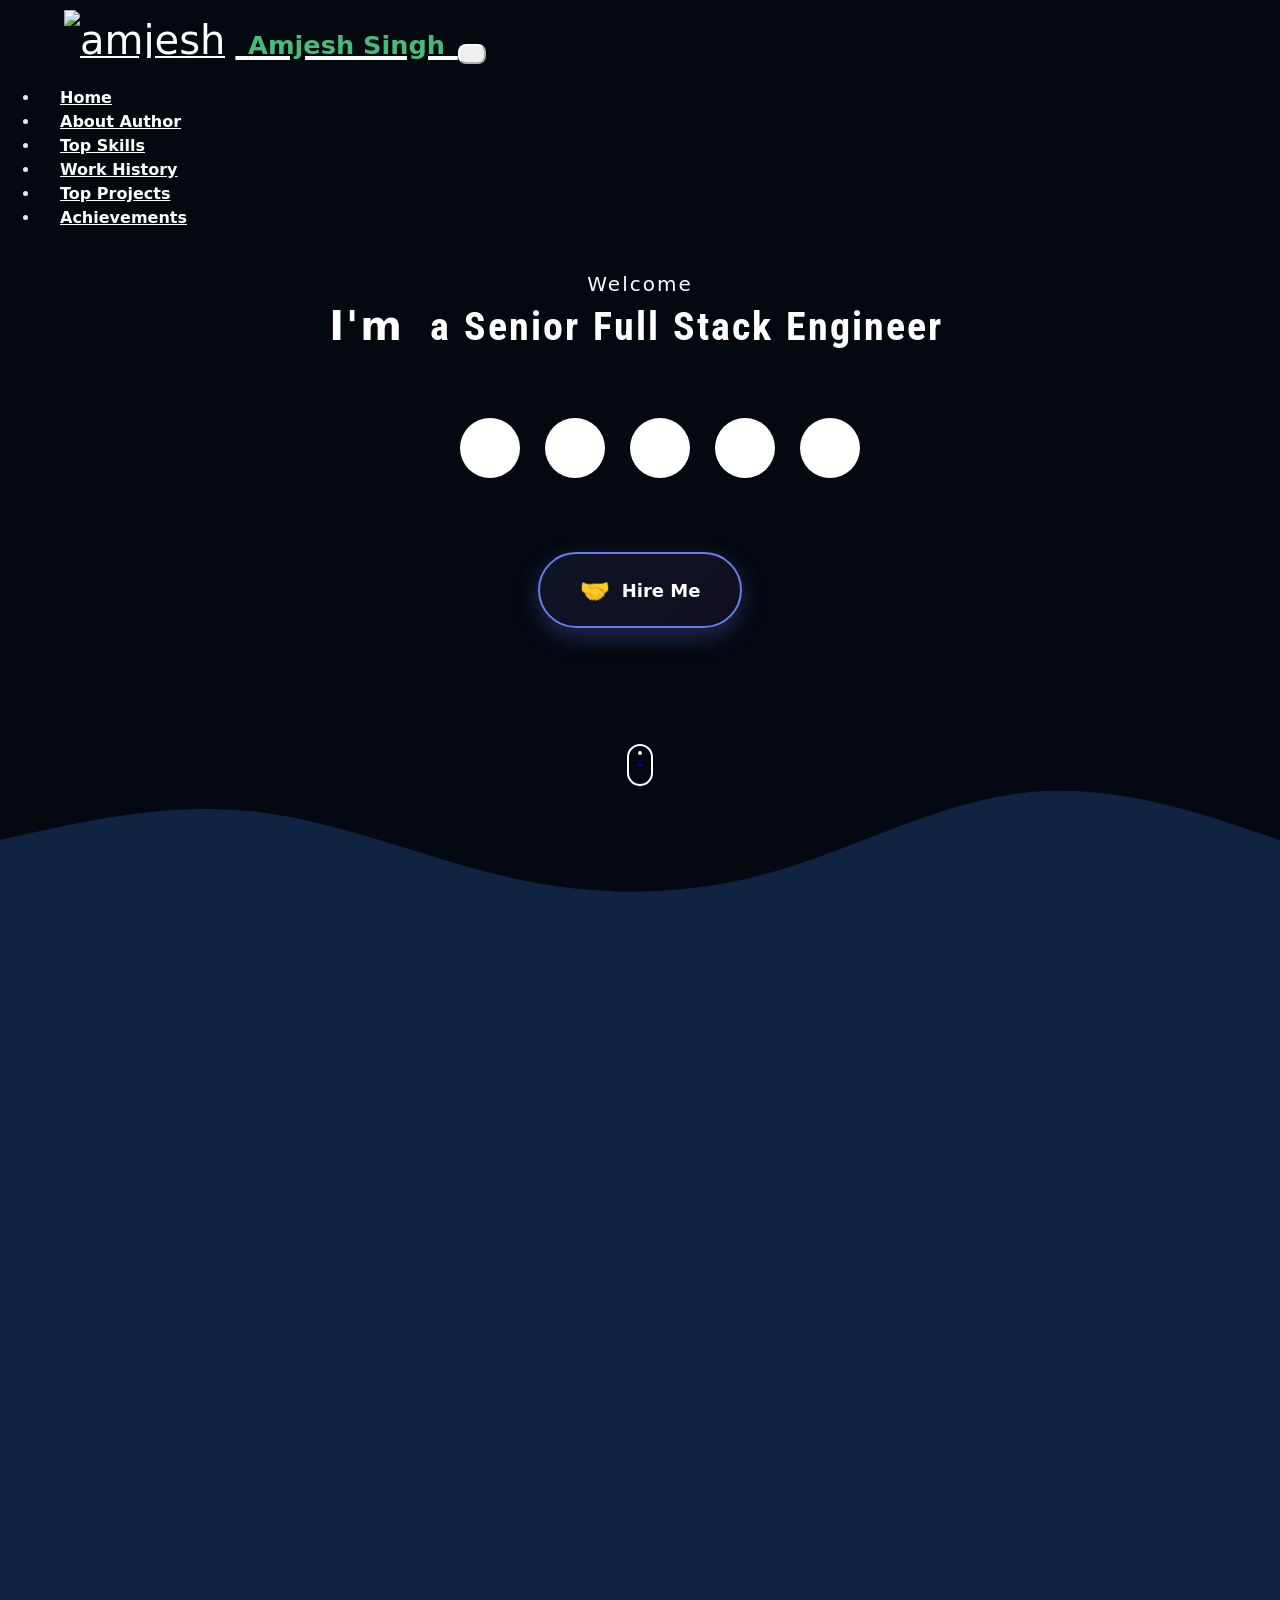
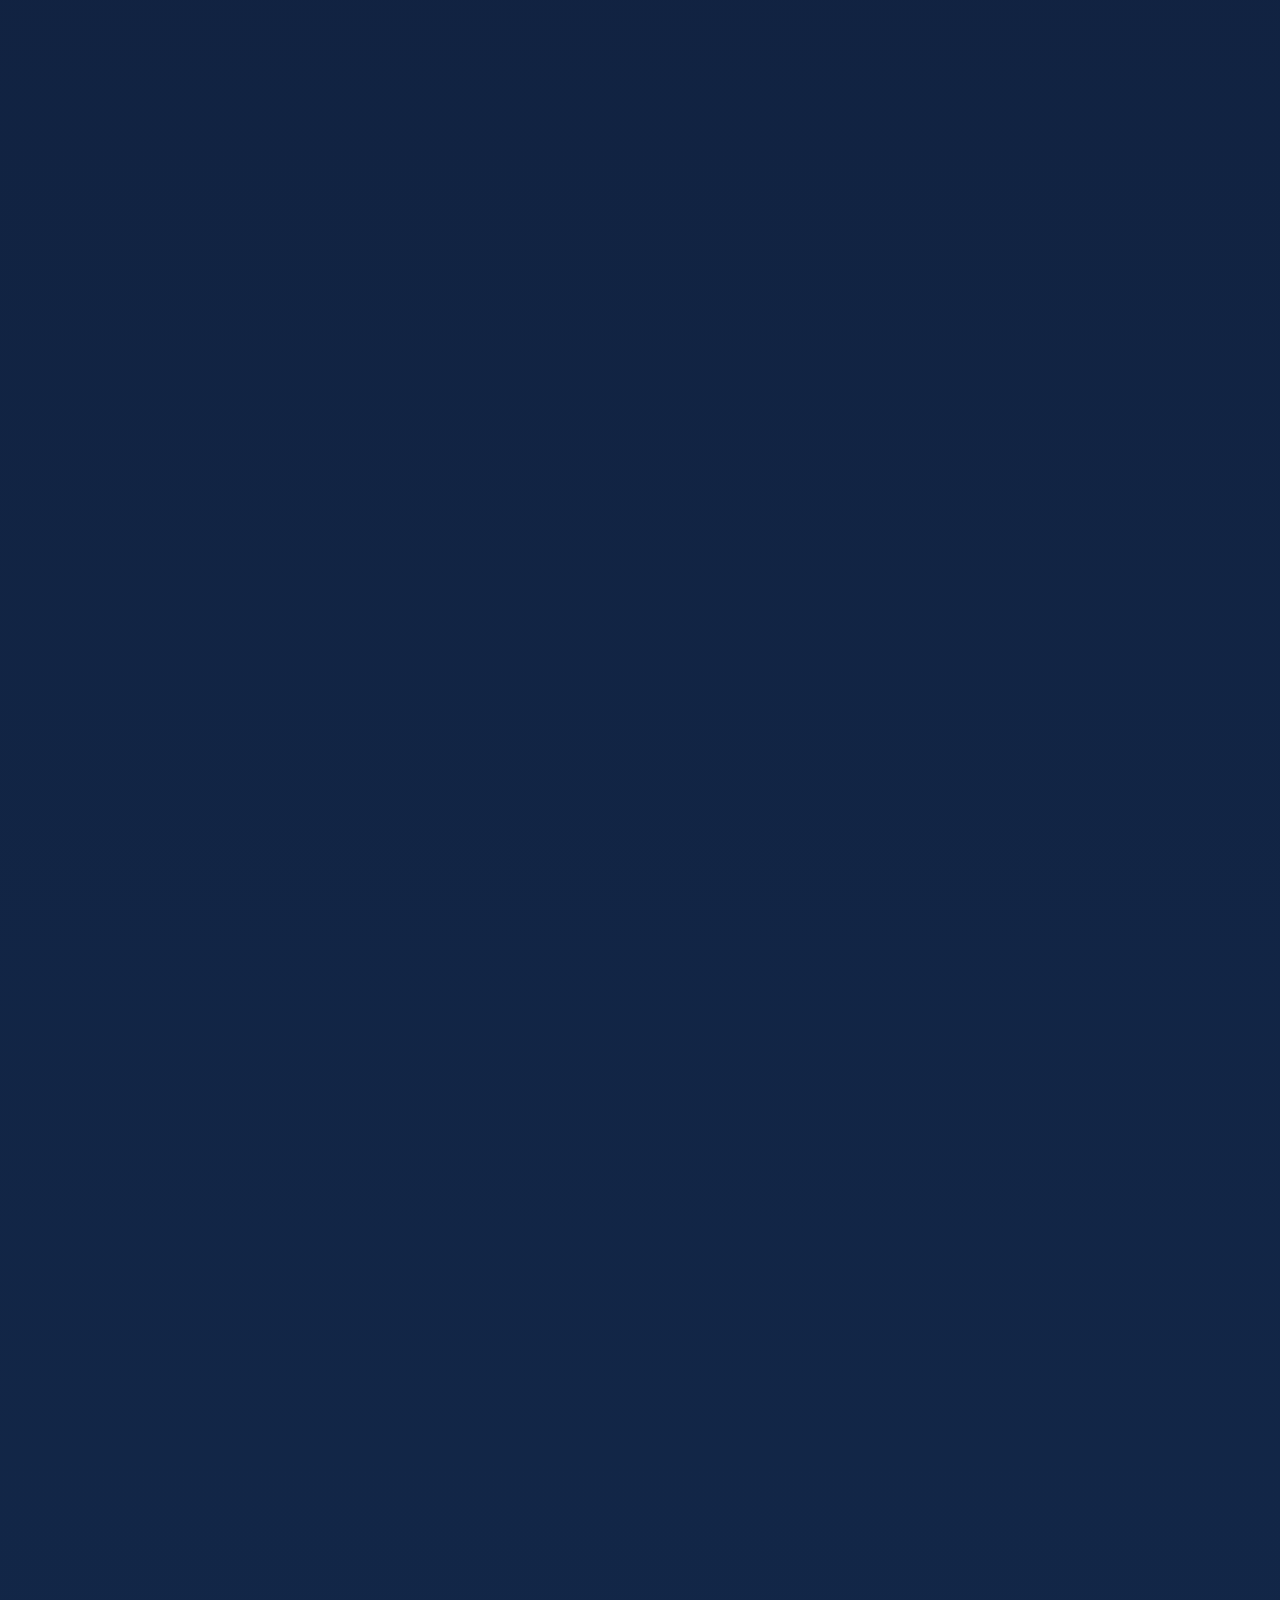
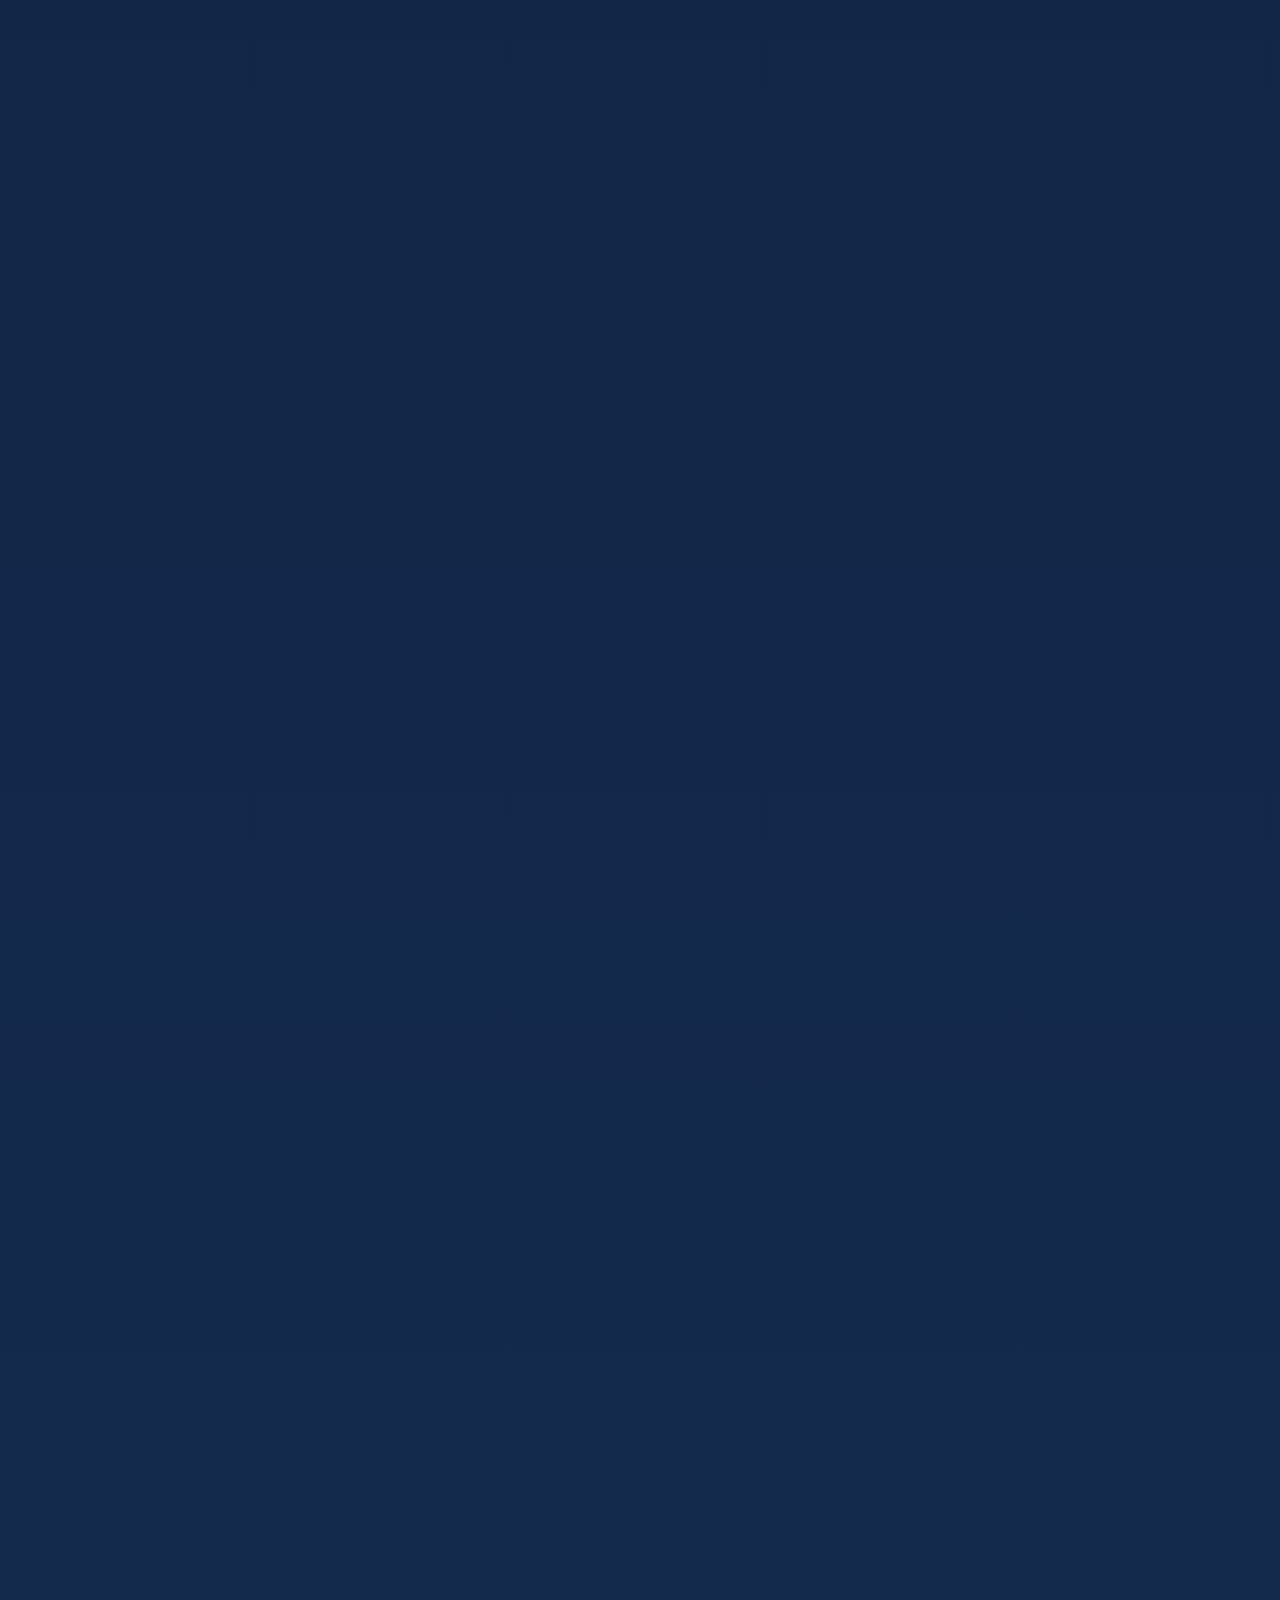
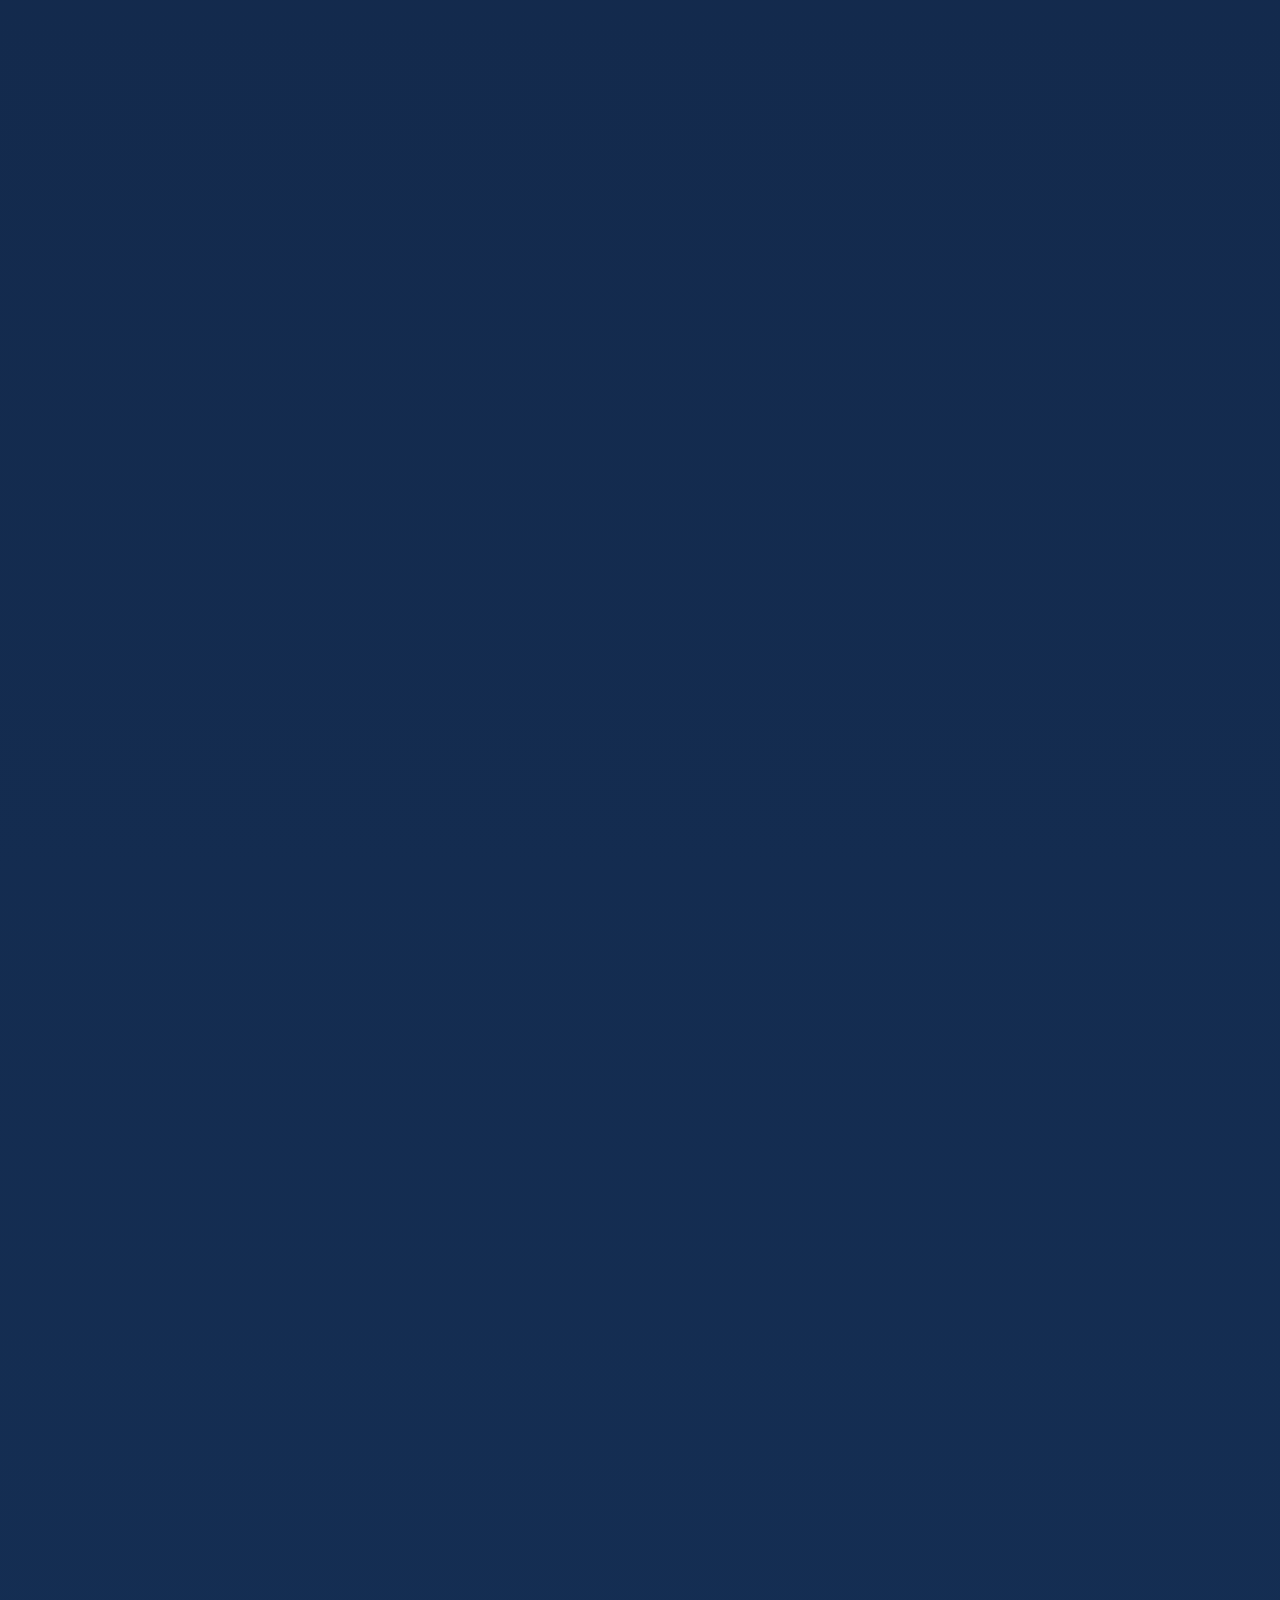
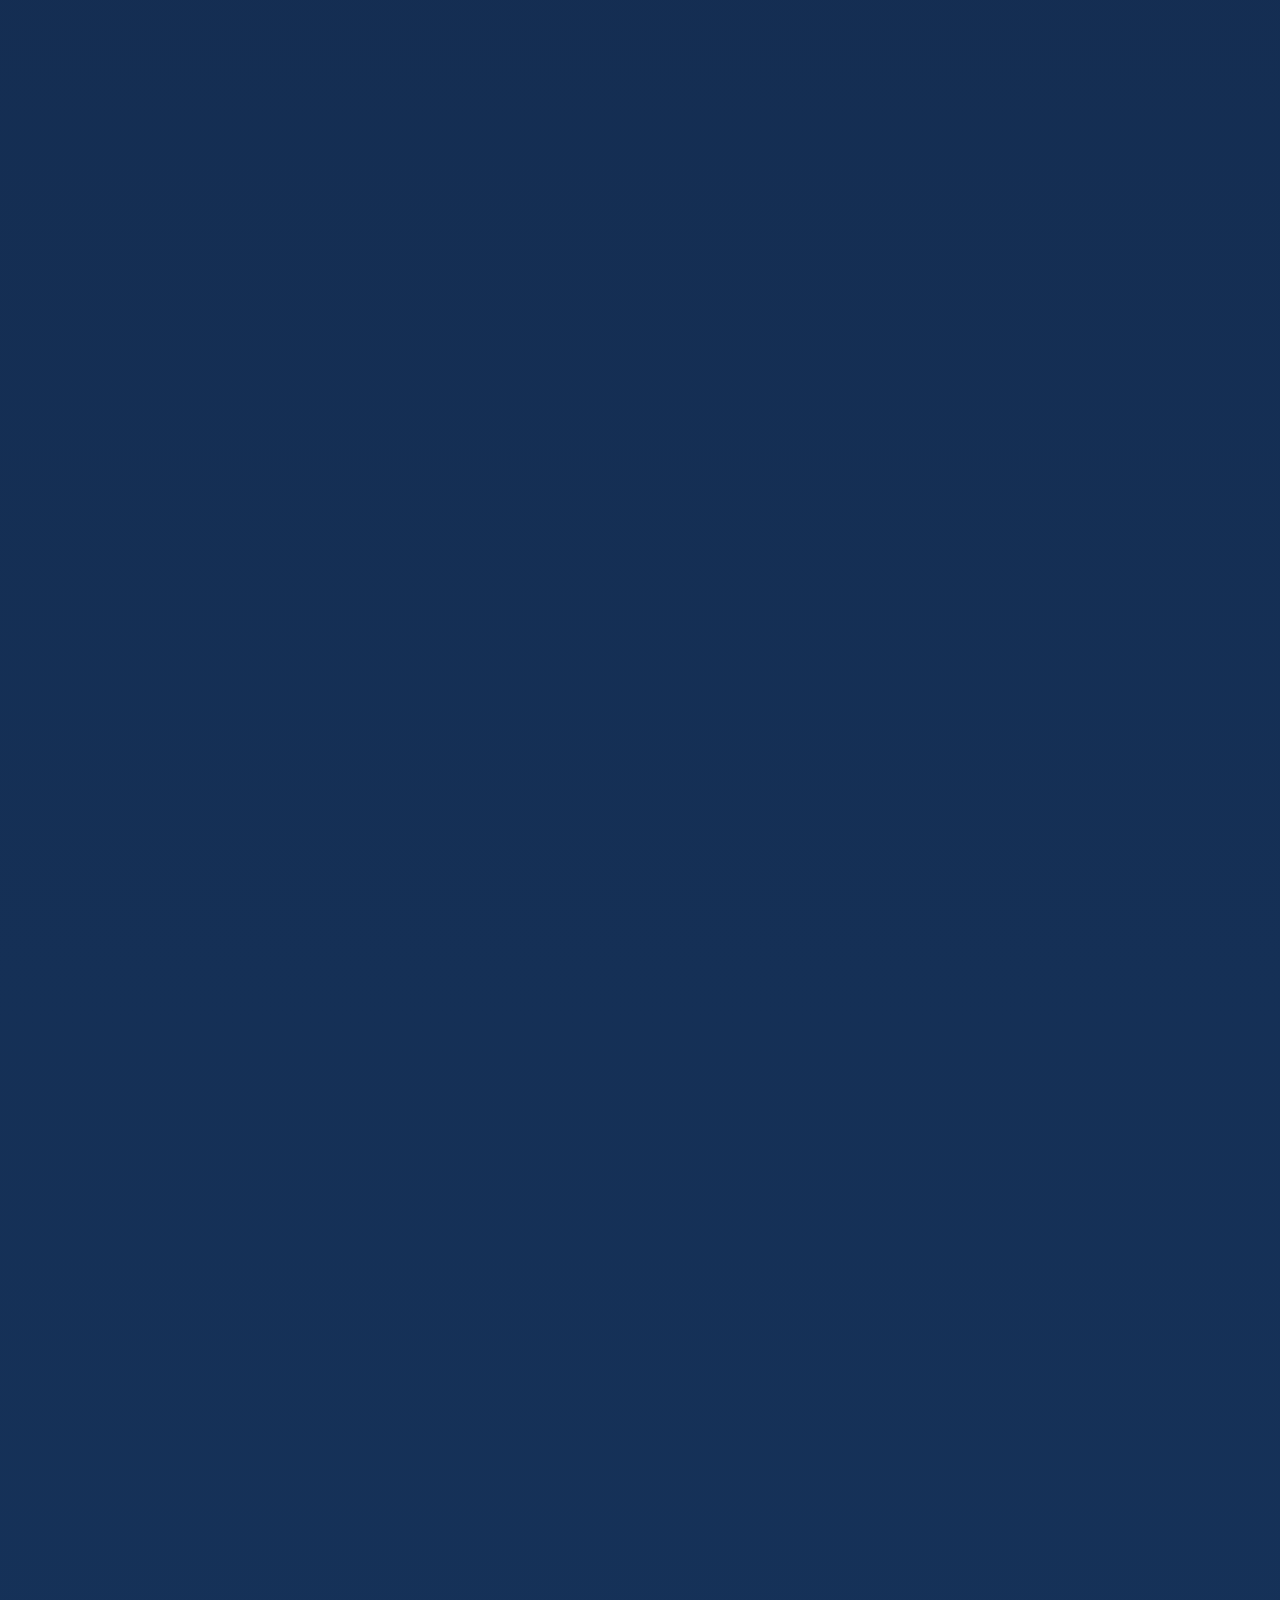
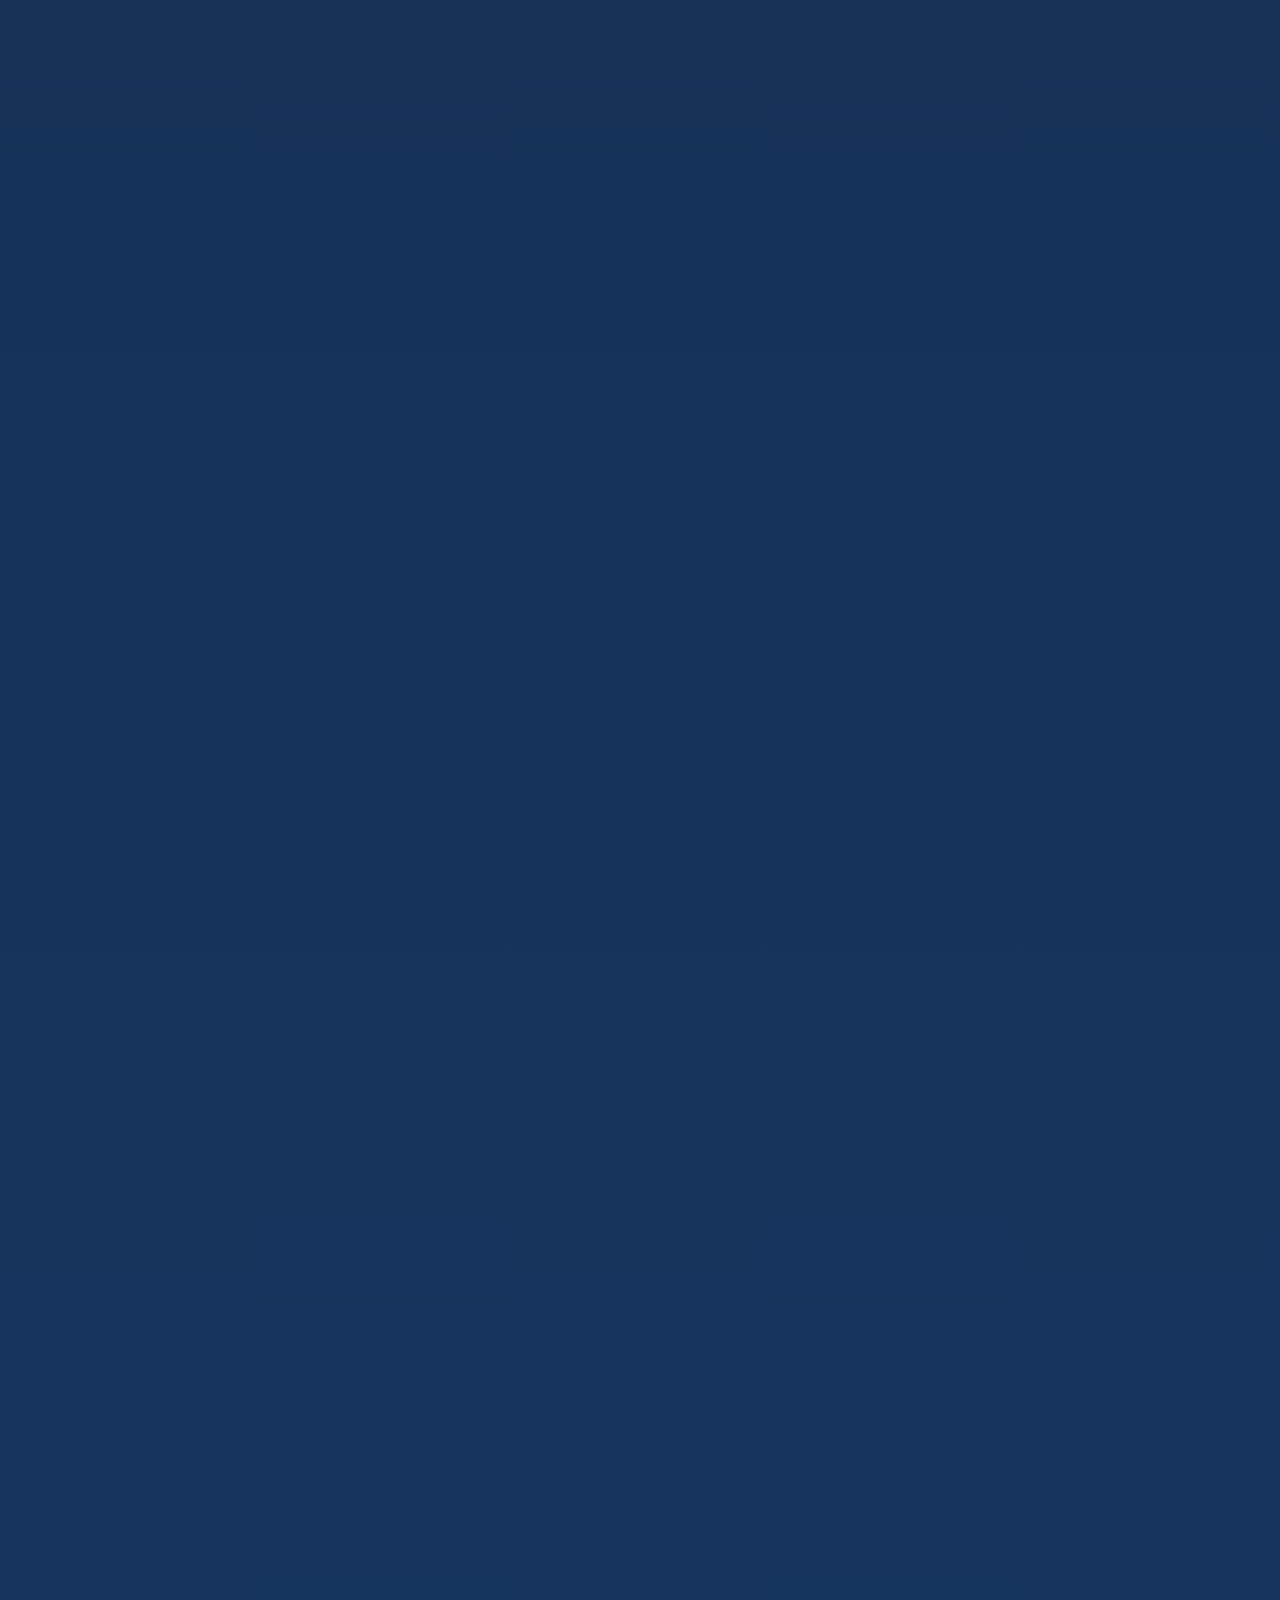
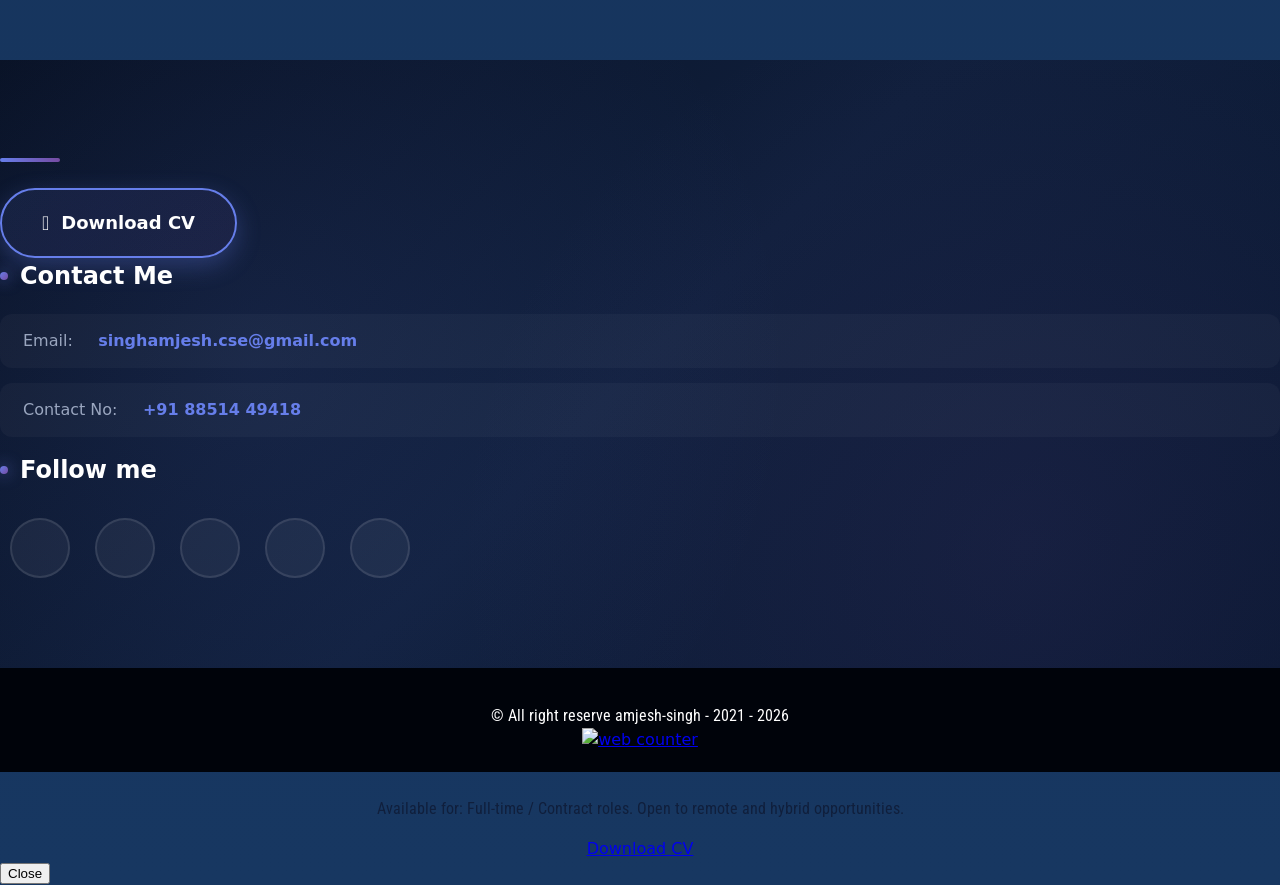
==== index.html @ 3f913c45 "add work history" ====
<!DOCTYPE html>
<html
  dir="ltr"
  xmlns="http://www.w3.org/1999/xhtml"
  xmlns:b="http://www.google.com/2005/gml/b"
  xmlns:data="http://www.google.com/2005/gml/data"
  xmlns:expr="http://www.google.com/2005/gml/expr"
>
  <head>
    <meta
      content="width=device-width, initial-scale=1, maximum-scale=1"
      name="viewport"
    />
    <meta content="text/html; charset=UTF-8" http-equiv="Content-Type" />
    <meta content="blogger" name="generator" />
    <meta
      content="Amjesh Singh - Senior Full Stack Engineer Portfolio"
      property="og:title"
    />
    <meta content="" property="og:description" />

    <!-- Description and Keywords (start) -->
    <meta
      content="Amjesh Singh - Senior Full Stack Engineer with 6 years of experience in MERN stack, React, Next.js, Node.js, Flutter, Python, AWS, Docker, and microservices. Specialized in building scalable web and mobile applications with AI/ML integration."
      name="description"
    />
    <meta
      content="Amjesh Singh, Full Stack Engineer, Senior Developer, MERN Stack, React Developer, Next.js Developer, Node.js Developer, Flutter Developer, Python Developer, AWS Developer, Docker, Microservices, JavaScript, TypeScript, MongoDB, Express.js, Hapi.js, FastAPI, WebSocket, ElasticSearch, Auth0, Stripe, CI/CD, Terraform, Full Stack Developer India, Delhi Developer, Software Engineer Portfolio, Web Development, Mobile Development, AI ML Integration, Backend Developer, Frontend Developer"
      name="keywords"
    />
    <!-- Description and Keywords (end) -->

    <meta
      content="Amjesh Singh - Senior Full Stack Engineer Portfolio"
      property="og:site_name"
    />
    <meta
      content="Amjesh Singh - Senior Full Stack Engineer with 6 years of experience in MERN stack, React, Next.js, Node.js, Flutter, Python, AWS, Docker, and microservices."
      property="og:description"
    />
    <meta
      content="Amjesh Singh - Senior Full Stack Engineer"
      name="twitter:title"
    />
    <meta content="summary" name="twitter:card" />
    <meta
      content="Amjesh Singh - Senior Full Stack Engineer with 6 years of experience in MERN stack, React, Next.js, Node.js, Flutter, Python, AWS, Docker, and microservices."
      name="twitter:description"
    />

    <!-- Social Media meta tag need customer customization -->
    <meta content="@singhamjesh" name="twitter:site" />
    <meta content="@singhamjesh" name="twitter:creator" />
    <meta content="https://twitter.com/singhamjesh" property="og:see_also" />
    <meta
      content="https://www.linkedin.com/in/singhamjesh/"
      property="og:see_also"
    />
    <meta content="https://github.com/singhamjesh" property="og:see_also" />
    <!-- Facebook: Add your Facebook page/profile URL below if available -->
    <!-- <meta content="https://www.facebook.com/your-profile" property="og:see_also" /> -->

    <link rel="icon" type="image/ico" href="favicon.ico" />

    <link rel="preconnect" href="https://fonts.gstatic.com" />
    <link
      href="https://fonts.googleapis.com/css?family=Roboto:300,300i,400,400i,500,500i,700,700i,900,900i&display=swap"
      rel="stylesheet"
    />
    <link
      href="https://fonts.googleapis.com/css2?family=Roboto+Condensed&display=swap"
      rel="stylesheet"
    />

    <!-- Start: Plugins files -->
    <link
      href="assets/plugin/bootstrap-4.6.0-dist/css/bootstrap.min.css"
      rel="stylesheet"
    />
    <link
      href="assets/plugin/fontawesome-5.15.2-web/css/all.min.css"
      rel="stylesheet"
    />
    <link href="assets/plugin/wow/animate.css" rel="stylesheet" />
    <!-- End: Plugins files -->

    <link
      href="assets/css/style.css"
      media="all"
      rel="stylesheet"
      type="text/css"
    />

    <style>
      .wow {
        visibility: hidden;
      }
    </style>
  </head>

  <body>
    <!-- Start: Header section -->
    <header id="header-section" class="headerContainer">
      <nav class="navbar navbar-expand-lg navbar-light bg-transparent">
        <a class="navbar-brand d-flex align-items-center" href="index.html">
          <img
            src="./assets/images/logo.png"
            alt="amjesh"
            style="max-height: 48px; margin-right: 10px"
          />
          <span
            class="ml-2 font-weight-bold d-none d-md-inline text-white"
            style="font-size: 1.6rem"
            >Amjesh Singh</span
          >
        </a>
        <button
          class="navbar-toggler"
          type="button"
          data-toggle="collapse"
          data-target="#navbarSupportedContent"
          aria-controls="navbarSupportedContent"
          aria-expanded="false"
          aria-label="Toggle navigation"
        >
          <span class="navbar-toggler-icon navbar-toggler-icon-custom"></span>
        </button>

        <div
          class="collapse navbar-collapse flex-row-reverse"
          id="navbarSupportedContent"
        >
          <ul class="navbar-nav">
            <li class="nav-item">
              <a
                class="nav-link scrollBtn"
                href="javascript:void(0)"
                data-section="headerContainer"
                >Home</a
              >
            </li>
            <li class="nav-item">
              <a
                class="nav-link scrollBtn"
                href="javascript:void(0)"
                data-section="aboutContainer"
                >About Author</a
              >
            </li>
            <li class="nav-item">
              <a
                class="nav-link scrollBtn"
                href="javascript:void(0)"
                data-section="skillsContainer"
                >Top Skills</a
              >
            </li>
            <li class="nav-item">
              <a
                class="nav-link scrollBtn"
                href="javascript:void(0)"
                data-section="workHistoryContainer"
                >Work History</a
              >
            </li>
            <li class="nav-item">
              <a
                class="nav-link scrollBtn"
                href="javascript:void(0)"
                data-section="projectsContainer"
                >Top Projects</a
              >
            </li>
            <li class="nav-item">
              <a
                class="nav-link scrollBtn"
                href="javascript:void(0)"
                data-section="achievementsContainer"
                >Achievements</a
              >
            </li>
          </ul>
        </div>
      </nav>
    </header>
    <!-- End: Header section -->

    <!-- Start: Home section -->
    <section class="homeContainer">
      <div class="title">
        <h3>Welcome</h3>
      </div>
      <div class="type">
        <span>I'm</span>
        <p id="headingTyping">a Senior Full Stack Engineer</p>
      </div>
      <div class="social-head">
        <ul class="contact-me">
          <li class="social-media">
            <a
              class="linkedIn"
              target="_blank"
              href="https://www.linkedin.com/in/singhamjesh/"
              title="LinkedIn"
              ><i class="fab fa-linkedin"></i
            ></a>
          </li>
          <li class="social-media">
            <a
              class="twitter"
              target="_blank"
              href="https://twitter.com/singhamjesh"
              title="Twitter"
              ><i class="fab fa-twitter-square"></i
            ></a>
          </li>
          <!-- <li class="social-media">
            <a
              class="instagram"
              target="_blank"
              href="https://www.instagram.com/_ammogram_/"
              title="Instagram"
              ><i class="fab fa-instagram-square"></i
            ></a>
          </li> -->
          <li class="social-media">
            <a
              class="github"
              target="_blank"
              href="https://github.com/singhamjesh"
              title="GitHub"
              ><i class="fab fa-github-square"></i
            ></a>
          </li>
          <li class="social-media">
            <a
              class="stackoverflow"
              target="_blank"
              href="https://stackoverflow.com/users/14610272/amjesh-singh"
              title="Stack Overflow"
              ><i class="fab fa-stack-overflow"></i
            ></a>
          </li>
          <li class="social-media">
            <a
              class="npm"
              target="_blank"
              href="https://www.npmjs.com/~amjesh"
              title="NPM"
              ><i class="fab fa-npm"></i
            ></a>
          </li>
        </ul>
      </div>

      <div class="cvDownloadBtn">
        <a href="javascript:void(0)" id="hireMe">Hire Me</a>
      </div>

      <div class="scrollDown">
        <a
          href="javascript:void(0)"
          class="scrollBtn"
          data-section="aboutContainer"
          >&nbsp;</a
        >
      </div>

      <div class="polygonSvgContainer">
        <svg xmlns="http://www.w3.org/2000/svg" viewBox="0 0 1440 320">
          <path
            fill="#112342"
            fill-opacity="1"
            d="M0,224L48,213.3C96,203,192,181,288,192C384,203,480,245,576,266.7C672,288,768,288,864,261.3C960,235,1056,181,1152,170.7C1248,160,1344,192,1392,208L1440,224L1440,320L1392,320C1344,320,1248,320,1152,320C1056,320,960,320,864,320C768,320,672,320,576,320C480,320,384,320,288,320C192,320,96,320,48,320L0,320Z"
          ></path>
        </svg>
      </div>
    </section>
    <!-- End: Home section-->

    <!-- Start: About me section -->
    <section class="aboutContainer mt-5 wow bounceInUp">
      <div class="container">
        <div class="row my-card">
          <div class="col-md-3 text-center">
            <img
              src="./assets/images/me.png"
              alt="Amjesh Singh"
              class="rounded-circle profile-image"
              style="width: 180px; height: 180px; object-fit: cover"
            />
          </div>
          <div class="col-md-9 about-box">
            <div class="about-title">
              <span class="hello-style">Hello</span>
              <h2 class="author-title"><span>I'm</span> Amjesh Singh</h2>
              <h3 class="author-position">
                Full Stack Engineer — MERN, Flutter, Python, AWS, Docker | 6+
                years experience | Turning ideas into code | Exploring the Power
                of LLMs
              </h3>
            </div>
          </div>
        </div>
      </div>
    </section>
    <!-- End: About me section -->

    <!---Start: Professional summary-->
    <section class="aboutContainer mt-3 wow slideInRight">
      <div class="container p-0">
        <div class="about-two-col">
          <div class="my-card">
            <h5>Professional Summary</h5>
            <div class="about-details">
              <p>
                Results-driven Full Stack Engineer with 6+ years of experience
                designing, developing, and deploying scalable web, mobile,
                backend, and desktop applications, as well as internal developer
                tools. Demonstrated expertise in the MERN stack (React/Next.js,
                Node.js with Hapi.js and Express, MongoDB) and Flutter, with
                strong command of modern frontend patterns, RESTful APIs, and
                cloud-native architectures. Highly proficient in production
                deployment and infrastructure automation using Docker,
                Terraform, CI/CD pipelines, and AWS. Known for delivering clean,
                performant, and maintainable solutions with a strong emphasis on
                system architecture, developer experience, and end-user value
                across the full product lifecycle. Holds a B.Tech in Computer
                Science.
              </p>
            </div>
          </div>
          <div class="my-card right-card ml-2">
            <h5>Contact</h5>
            <div class="contact-list">
              <div class="contact-row">
                <strong>Phone:</strong>&nbsp;&nbsp;&nbsp;&nbsp;<span
                  class="muted"
                  >+91 88514 49418</span
                >
              </div>
              <div class="contact-row">
                <strong>Email:</strong>&nbsp;&nbsp;&nbsp;&nbsp;&nbsp;<a
                  class="no-decor"
                  href="mailto:singhamjesh.cse@gmail.com"
                  >singhamjesh.cse@gmail.com</a
                >
              </div>
              <div class="contact-row">
                <strong>Location:</strong>&nbsp;<span class="muted"
                  >New Ashok Nagar, Delhi - 96</span
                >
              </div>
              <div class="contact-row">
                <strong>LinkedIn:</strong>&nbsp;<a
                  class="no-decor"
                  href="https://www.linkedin.com/in/singhamjesh"
                  target="_blank"
                  rel="noopener"
                  >linkedin.com/in/singhamjesh</a
                >
              </div>
              <div class="divider"></div>
              <div class="small muted">
                Available for: Full-time / Contract roles. Open to remote and
                hybrid opportunities.
              </div>
            </div>
          </div>
        </div>
      </div>
    </section>
    <!---End: Professional summary----->

    <!-- Start: Skills and info section -->
    <section class="skillsContainer mt-5 wow slideInLeft">
      <div class="container">
        <div class="row mt-5">
          <div class="col-md-12 text-center">
            <h2 class="pb-3 pt-2 border-bottom mb-2">Top Skills</h2>
          </div>
        </div>
        <div class="skills-grid-container mt-4">
          <!-- Skill Item -->
          <div class="skill-grid-item">
            <div class="skill-title">JavaScript</div>
            <div class="skill-progress">
              <div class="progress-bar" style="width: 80%"></div>
            </div>
            <div class="d-flex justify-content-between w-100">
              <div class="col-6 skill-value-left">6+ years</div>
              <div class="col-6 skill-value-right">4/5</div>
            </div>
          </div>
          <div class="skill-grid-item">
            <div class="skill-title">Node.js</div>
            <div class="skill-progress">
              <div class="progress-bar" style="width: 80%"></div>
            </div>
            <div class="d-flex justify-content-between w-100">
              <div class="col-6 skill-value-left">6+ years</div>
              <div class="col-6 skill-value-right">4/5</div>
            </div>
          </div>
          <div class="skill-grid-item">
            <div class="skill-title">Express.js</div>
            <div class="skill-progress">
              <div class="progress-bar" style="width: 75%"></div>
            </div>
            <div class="d-flex justify-content-between w-100">
              <div class="col-6 skill-value-left">6+ years</div>
              <div class="col-6 skill-value-right">3.8/5</div>
            </div>
          </div>
          <div class="skill-grid-item">
            <div class="skill-title">Hapi.js</div>
            <div class="skill-progress">
              <div class="progress-bar" style="width: 75%"></div>
            </div>
            <div class="d-flex justify-content-between w-100">
              <div class="col-6 skill-value-left">6+ years</div>
              <div class="col-6 skill-value-right">4/5</div>
            </div>
          </div>
          <div class="skill-grid-item">
            <div class="skill-title">Python</div>
            <div class="skill-progress">
              <div class="progress-bar" style="width: 50%"></div>
            </div>
            <div class="d-flex justify-content-between w-100">
              <div class="col-6 skill-value-left">2 years</div>
              <div class="col-6 skill-value-right">2.5/5</div>
            </div>
          </div>
          <div class="skill-grid-item">
            <div class="skill-title">FastAPI</div>
            <div class="skill-progress">
              <div class="progress-bar" style="width: 50%"></div>
            </div>
            <div class="d-flex justify-content-between w-100">
              <div class="col-6 skill-value-left">2 years</div>
              <div class="col-6 skill-value-right">2.5/5</div>
            </div>
          </div>
          <div class="skill-grid-item">
            <div class="skill-title">React.js</div>
            <div class="skill-progress">
              <div class="progress-bar" style="width: 80%"></div>
            </div>
            <div class="d-flex justify-content-between w-100">
              <div class="col-6 skill-value-left">6+ years</div>
              <div class="col-6 skill-value-right">4/5</div>
            </div>
          </div>
          <div class="skill-grid-item">
            <div class="skill-title">Next.js</div>
            <div class="skill-progress">
              <div class="progress-bar" style="width: 75%"></div>
            </div>
            <div class="d-flex justify-content-between w-100">
              <div class="col-6 skill-value-left">6+ years</div>
              <div class="col-6 skill-value-right">3.8/5</div>
            </div>
          </div>
          <div class="skill-grid-item">
            <div class="skill-title">Flutter</div>
            <div class="skill-progress">
              <div class="progress-bar" style="width: 50%"></div>
            </div>
            <div class="d-flex justify-content-between w-100">
              <div class="col-6 skill-value-left">2 years</div>
              <div class="col-6 skill-value-right">2.5/5</div>
            </div>
          </div>
          <div class="skill-grid-item">
            <div class="skill-title">TypeScript</div>
            <div class="skill-progress">
              <div class="progress-bar" style="width: 70%"></div>
            </div>
            <div class="d-flex justify-content-between w-100">
              <div class="col-6 skill-value-left">5+ years</div>
              <div class="col-6 skill-value-right">3.5/5</div>
            </div>
          </div>
          <div class="skill-grid-item">
            <div class="skill-title">CSS3/SCSS</div>
            <div class="skill-progress">
              <div class="progress-bar" style="width: 80%"></div>
            </div>
            <div class="d-flex justify-content-between w-100">
              <div class="col-6 skill-value-left">6+ years</div>
              <div class="col-6 skill-value-right">4/5</div>
            </div>
          </div>
          <div class="skill-grid-item">
            <div class="skill-title">HTML5</div>
            <div class="skill-progress">
              <div class="progress-bar" style="width: 80%"></div>
            </div>
            <div class="d-flex justify-content-between w-100">
              <div class="col-6 skill-value-left">6+ years</div>
              <div class="col-6 skill-value-right">4/5</div>
            </div>
          </div>
          <div class="skill-grid-item">
            <div class="skill-title">Bootstrap 4+</div>
            <div class="skill-progress">
              <div class="progress-bar" style="width: 80%"></div>
            </div>
            <div class="d-flex justify-content-between w-100">
              <div class="col-6 skill-value-left">6+ years</div>
              <div class="col-6 skill-value-right">4/5</div>
            </div>
          </div>
          <div class="skill-grid-item">
            <div class="skill-title">Tailwind CSS</div>
            <div class="skill-progress">
              <div class="progress-bar" style="width: 70%"></div>
            </div>
            <div class="d-flex justify-content-between w-100">
              <div class="col-6 skill-value-left">3+ years</div>
              <div class="col-6 skill-value-right">4/5</div>
            </div>
          </div>
          <div class="skill-grid-item">
            <div class="skill-title">WebSocket</div>
            <div class="skill-progress">
              <div class="progress-bar" style="width: 70%"></div>
            </div>
            <div class="d-flex justify-content-between w-100">
              <div class="col-6 skill-value-left">4+ years</div>
              <div class="col-6 skill-value-right">3.5/5</div>
            </div>
          </div>
          <div class="skill-grid-item">
            <div class="skill-title">MongoDB</div>
            <div class="skill-progress">
              <div class="progress-bar" style="width: 70%"></div>
            </div>
            <div class="d-flex justify-content-between w-100">
              <div class="col-6 skill-value-left">6+ years</div>
              <div class="col-6 skill-value-right">3.5/5</div>
            </div>
          </div>
          <div class="skill-grid-item">
            <div class="skill-title">MySQL</div>
            <div class="skill-progress">
              <div class="progress-bar" style="width: 50%"></div>
            </div>
            <div class="d-flex justify-content-between w-100">
              <div class="col-6 skill-value-left">1.5 years</div>
              <div class="col-6 skill-value-right">2.5/5</div>
            </div>
          </div>
          <div class="skill-grid-item">
            <div class="skill-title">ElasticSearch</div>
            <div class="skill-progress">
              <div class="progress-bar" style="width: 50%"></div>
            </div>
            <div class="d-flex justify-content-between w-100">
              <div class="col-6 skill-value-left">2 years</div>
              <div class="col-6 skill-value-right">2.5/5</div>
            </div>
          </div>
          <div class="skill-grid-item">
            <div class="skill-title">AWS</div>
            <div class="skill-progress">
              <div class="progress-bar" style="width: 75%"></div>
            </div>
            <div class="d-flex justify-content-between w-100">
              <div class="col-6 skill-value-left">5+ years</div>
              <div class="col-6 skill-value-right">3.5/5</div>
            </div>
          </div>
          <div class="skill-grid-item">
            <div class="skill-title">Git</div>
            <div class="skill-progress">
              <div class="progress-bar" style="width: 70%"></div>
            </div>
            <div class="d-flex justify-content-between w-100">
              <div class="col-6 skill-value-left">6+ years</div>
              <div class="col-6 skill-value-right">4/5</div>
            </div>
          </div>
          <div class="skill-grid-item">
            <div class="skill-title">Docker</div>
            <div class="skill-progress">
              <div class="progress-bar" style="width: 50%"></div>
            </div>
            <div class="d-flex justify-content-between w-100">
              <div class="col-6 skill-value-left">2.5+ years</div>
              <div class="col-6 skill-value-right">2.5/5</div>
            </div>
          </div>
          <div class="skill-grid-item">
            <div class="skill-title">CircleCI/Terraform</div>
            <div class="skill-progress">
              <div class="progress-bar" style="width: 50%"></div>
            </div>
            <div class="d-flex justify-content-between w-100">
              <div class="col-6 skill-value-left">2.5+ years</div>
              <div class="col-6 skill-value-right">2.5/5</div>
            </div>
          </div>
          <div class="skill-grid-item">
            <div class="skill-title">Auth0/AWS Cognito</div>
            <div class="skill-progress">
              <div class="progress-bar" style="width: 70%"></div>
            </div>
            <div class="d-flex justify-content-between w-100">
              <div class="col-6 skill-value-left">6+ years</div>
              <div class="col-6 skill-value-right">3.5/5</div>
            </div>
          </div>
          <div class="skill-grid-item">
            <div class="skill-title">Strip</div>
            <div class="skill-progress">
              <div class="progress-bar" style="width: 50%"></div>
            </div>
            <div class="d-flex justify-content-between w-100">
              <div class="col-6 skill-value-left">3+ years</div>
              <div class="col-6 skill-value-right">2.5/5</div>
            </div>
          </div>
          <div class="skill-grid-item">
            <div class="skill-title">Jest</div>
            <div class="skill-progress">
              <div class="progress-bar" style="width: 60%"></div>
            </div>
            <div class="d-flex justify-content-between w-100">
              <div class="col-6 skill-value-left">6+ years</div>
              <div class="col-6 skill-value-right">3/5</div>
            </div>
          </div>
          <div class="skill-grid-item">
            <div class="skill-title">Playwright</div>
            <div class="skill-progress">
              <div class="progress-bar" style="width: 50%"></div>
            </div>
            <div class="d-flex justify-content-between w-100">
              <div class="col-6 skill-value-left">2+ years</div>
              <div class="col-6 skill-value-right">2.5/5</div>
            </div>
          </div>
        </div>
      </div>
    </section>
    <!-- End: Skills and info section -->

    <!-- Work History Section - Replace the existing workHistoryContainer section in your HTML -->
    <section class="workHistoryContainer wow bounceInDown">
      <div class="container">
        <div class="row mt-5">
          <div class="col-md-12 text-center">
            <h2 class="pb-3 pt-2 border-bottom mb-5">Work History</h2>
          </div>
        </div>

        <!-- Timeline Container -->
        <div class="row">
          <div class="col-12">
            <div class="how-it-works row">
              <!-- Company Card -->
              <div class="col-12">
                <div class="my-card mb-4 p-4">
                  <div class="row align-items-center">
                    <div class="col-md-8">
                      <div class="work-company-header">
                        <div class="work-company-icon">
                          <i class="fas fa-building"></i>
                        </div>
                        <div>
                          <h3 class="work-company-name">
                            Incaendo Technologies Pvt. Ltd.
                          </h3>
                          <p class="work-company-location">
                            <i class="fas fa-map-marker-alt"></i>
                            Noida, Uttar Pradesh
                          </p>
                        </div>
                      </div>
                      <h4 class="work-job-title">
                        <i class="fas fa-code"></i> Full Stack Developer
                      </h4>
                    </div>
                    <div class="col-md-4 text-md-right mt-3 mt-md-0">
                      <div class="work-duration-badge">
                        <i class="far fa-calendar-alt"></i>
                        2020 – Present
                      </div>
                      <div class="work-years">
                        <i class="fas fa-clock"></i>
                        6+ Years
                      </div>
                    </div>
                  </div>

                  <!-- Achievements Summary -->
                  <div class="row mt-4">
                    <div class="col-md-4 col-6 mb-3">
                      <div class="work-stat-card work-stat-projects">
                        <div class="work-stat-number">8</div>
                        <div class="work-stat-label">Projects Completed</div>
                      </div>
                    </div>
                    <div class="col-md-4 col-6 mb-3">
                      <div class="work-stat-card work-stat-improvement">
                        <div class="work-stat-number">40%</div>
                        <div class="work-stat-label">Avg. Improvement</div>
                      </div>
                    </div>
                    <div class="col-md-4 col-12 mb-3">
                      <div class="work-stat-card work-stat-team">
                        <div class="work-stat-number">10+</div>
                        <div class="work-stat-label">Team Members Led</div>
                      </div>
                    </div>
                  </div>
                </div>
              </div>
            </div>

            <!-- Projects Section Header -->
            <div class="row mt-5 mb-4">
              <div class="col-12">
                <div class="work-projects-header">
                  <div class="work-projects-icon">
                    <i class="fas fa-project-diagram"></i>
                  </div>
                  <h4 class="work-projects-title">
                    Key Projects & Contributions
                  </h4>
                </div>
              </div>
            </div>

            <!-- Projects Grid -->
            <ul class="project-list">
              <!-- Project 1: S. Chand LMS -->
              <li class="project-item my-card work-project-card">
                <div class="work-project-blur work-blur-purple"></div>

                <div class="work-project-content">
                  <div class="project-header">
                    <div class="project-category">
                      <span class="category-badge category-micro"
                        >Microservice</span
                      >
                      <span class="category-badge category-mobile">Mobile</span>
                      <span class="category-badge category-web">Web App</span>
                      <span class="category-badge category-desktop"
                        >Desktop App</span
                      >
                      <span class="category-badge category-offline"
                        >Offline App</span
                      >
                    </div>
                  </div>

                  <div class="project-title-container">
                    <div class="work-project-title-wrapper">
                      <div class="work-project-accent work-accent-purple"></div>
                      <h4 class="project-title">S. Chand Publication(LMS)</h4>
                    </div>
                  </div>

                  <div class="project-meta">
                    <span class="badge">Flutter</span>
                    <span class="badge">Node.js</span>
                    <span class="badge">MongoDB</span>
                    <span class="badge">ElasticSearch</span>
                    <span class="badge">AWS</span>
                    <span class="badge">Lambda</span>
                    <span class="badge">Cognito</span>
                    <span class="badge">CloudWatch</span>
                    <span class="badge">S3</span>
                  </div>

                  <p class="project-desc mt-2">
                    Designed and developed a cross-platform Learning Management
                    System (LMS) for S. Chand Publication, supporting online and
                    offline learning on TV, mobile, Windows, and Linux
                    platforms. Optimized AWS services for secure data handling,
                    improving content delivery efficiency by
                    <span class="font-weight-bold">40%</span>.
                  </p>

                  <div class="work-project-meta">
                    <div class="work-meta-item">
                      <div class="work-meta-icon work-meta-role">
                        <i class="fas fa-user-tie"></i>
                      </div>
                      <div>
                        <div class="work-meta-label">Role</div>
                        <div class="work-meta-value">Lead & Architect</div>
                      </div>
                    </div>
                    <div class="work-meta-item">
                      <div class="work-meta-icon work-meta-team">
                        <i class="fas fa-users"></i>
                      </div>
                      <div>
                        <div class="work-meta-label">Team Size</div>
                        <div class="work-meta-value">8 Members</div>
                      </div>
                    </div>
                    <div class="work-meta-item">
                      <div class="work-meta-icon work-meta-impact">
                        <i class="fas fa-chart-line"></i>
                      </div>
                      <div>
                        <div class="work-meta-label">Impact</div>
                        <div class="work-meta-value work-meta-success">
                          +40% Efficiency
                        </div>
                      </div>
                    </div>
                  </div>
                </div>
              </li>

              <!-- Project 2: Spritz -->
              <li class="project-item my-card work-project-card">
                <div class="work-project-blur work-blur-pink"></div>

                <div class="work-project-content">
                  <div class="project-header">
                    <div class="project-category">
                      <span class="category-badge category-ai">AI/ML</span>
                      <span class="category-badge category-micro"
                        >Microservice</span
                      >
                      <span class="category-badge category-web">Web App</span>
                    </div>
                  </div>

                  <div class="project-title-container">
                    <div class="work-project-title-wrapper">
                      <div class="work-project-accent work-accent-pink"></div>
                      <h4 class="project-title">
                        Spritz (AI-Powered Platform)
                      </h4>
                    </div>
                  </div>

                  <div class="project-meta">
                    <span class="badge">TypeScript</span>
                    <span class="badge">Next.js</span>
                    <span class="badge">Hapi.js</span>
                    <span class="badge">FastAPI</span>
                    <span class="badge">OpenAI</span>
                    <span class="badge">AWS SQS</span>
                    <span class="badge">SendGrid</span>
                    <span class="badge">Python</span>
                  </div>

                  <p class="project-desc mt-2">
                    Spearheaded the integration of OpenAI APIs, enabling
                    AI-driven agents to perform real-time interactions.
                    Increased platform efficiency by
                    <span class="font-weight-bold">35%</span> through AI
                    optimization.
                  </p>

                  <div class="work-project-meta">
                    <div class="work-meta-item">
                      <div class="work-meta-icon work-meta-role">
                        <i class="fas fa-user-tie"></i>
                      </div>
                      <div>
                        <div class="work-meta-label">Role</div>
                        <div class="work-meta-value">Senior Developer</div>
                      </div>
                    </div>
                    <div class="work-meta-item">
                      <div class="work-meta-icon work-meta-team">
                        <i class="fas fa-users"></i>
                      </div>
                      <div>
                        <div class="work-meta-label">Team Size</div>
                        <div class="work-meta-value">6 Members</div>
                      </div>
                    </div>
                    <div class="work-meta-item">
                      <div class="work-meta-icon work-meta-impact">
                        <i class="fas fa-chart-line"></i>
                      </div>
                      <div>
                        <div class="work-meta-label">Impact</div>
                        <div class="work-meta-value work-meta-success">
                          +35% Efficiency
                        </div>
                      </div>
                    </div>
                  </div>
                </div>
              </li>

              <!-- Project 3: CareerMocha -->
              <li class="project-item my-card work-project-card">
                <div class="work-project-blur work-blur-pink"></div>

                <div class="work-project-content">
                  <div class="project-header">
                    <div class="project-category">
                      <span class="category-badge category-ai">AI/ML</span>
                      <span class="category-badge category-web">Web App</span>
                    </div>
                  </div>

                  <div class="project-title-container">
                    <div class="work-project-title-wrapper">
                      <div class="work-project-accent work-accent-pink"></div>
                      <h4 class="project-title">
                        CareerMocha (AI Job Assistance)
                      </h4>
                    </div>
                  </div>

                  <div class="project-meta">
                    <span class="badge">OpenAI</span>
                    <span class="badge">TypeScript</span>
                    <span class="badge">Next.js</span>
                    <span class="badge">WebSockets</span>
                    <span class="badge">Auth0</span>
                  </div>

                  <p class="project-desc mt-2">
                    Developed an AI-based career platform providing personalized
                    feedback on resumes and job applications. Improved candidate
                    placement success by
                    <span class="font-weight-bold">20%</span>.
                  </p>

                  <div class="work-project-meta">
                    <div class="work-meta-item">
                      <div class="work-meta-icon work-meta-role">
                        <i class="fas fa-user-tie"></i>
                      </div>
                      <div>
                        <div class="work-meta-label">Role</div>
                        <div class="work-meta-value">Senior Developer</div>
                      </div>
                    </div>
                    <div class="work-meta-item">
                      <div class="work-meta-icon work-meta-team">
                        <i class="fas fa-users"></i>
                      </div>
                      <div>
                        <div class="work-meta-label">Team Size</div>
                        <div class="work-meta-value">4 Members</div>
                      </div>
                    </div>
                    <div class="work-meta-item">
                      <div class="work-meta-icon work-meta-impact">
                        <i class="fas fa-chart-line"></i>
                      </div>
                      <div>
                        <div class="work-meta-label">Impact</div>
                        <div class="work-meta-value work-meta-success">
                          +20% Success
                        </div>
                      </div>
                    </div>
                  </div>
                </div>
              </li>

              <!-- Project 4: Smash -->
              <li class="project-item my-card work-project-card">
                <div class="work-project-blur work-blur-blue"></div>

                <div class="work-project-content">
                  <div class="project-header">
                    <div class="project-category">
                      <span class="category-badge category-micro"
                        >Microservice</span
                      >
                      <span class="category-badge category-web">Web App</span>
                    </div>
                  </div>

                  <div class="project-title-container">
                    <div class="work-project-title-wrapper">
                      <div class="work-project-accent work-accent-blue"></div>
                      <h4 class="project-title">Smash</h4>
                    </div>
                  </div>

                  <div class="project-meta">
                    <span class="badge">Next.js</span>
                    <span class="badge">Hapi.js</span>
                    <span class="badge">MongoDB</span>
                    <span class="badge">Socket.io</span>
                    <span class="badge">CircleCI</span>
                    <span class="badge">Auth0</span>
                    <span class="badge">Stripe</span>
                    <span class="badge">CKEditor5</span>
                  </div>

                  <p class="project-desc mt-2">
                    Built a collaborative platform for filmmakers to share and
                    showcase projects with producers. Enabled filmmakers to
                    upload detailed project information and create snapshots of
                    project versions. Reduced project delivery time by
                    <span class="font-weight-bold">25%</span> through efficient
                    pipeline automation.
                  </p>

                  <div class="work-project-meta">
                    <div class="work-meta-item">
                      <div class="work-meta-icon work-meta-role">
                        <i class="fas fa-user-tie"></i>
                      </div>
                      <div>
                        <div class="work-meta-label">Role</div>
                        <div class="work-meta-value">Senior Developer</div>
                      </div>
                    </div>
                    <div class="work-meta-item">
                      <div class="work-meta-icon work-meta-team">
                        <i class="fas fa-users"></i>
                      </div>
                      <div>
                        <div class="work-meta-label">Team Size</div>
                        <div class="work-meta-value">6 Members</div>
                      </div>
                    </div>
                    <div class="work-meta-item">
                      <div class="work-meta-icon work-meta-impact">
                        <i class="fas fa-chart-line"></i>
                      </div>
                      <div>
                        <div class="work-meta-label">Impact</div>
                        <div class="work-meta-value work-meta-success">
                          -25% Time
                        </div>
                      </div>
                    </div>
                  </div>
                </div>
              </li>

              <!-- Project 5: Station -->
              <li class="project-item my-card work-project-card">
                <div class="work-project-blur work-blur-blue"></div>

                <div class="work-project-content">
                  <div class="project-header">
                    <div class="project-category">
                      <span class="category-badge category-micro"
                        >Microservice</span
                      >
                      <span class="category-badge category-web">Web App</span>
                    </div>
                  </div>

                  <div class="project-title-container">
                    <div class="work-project-title-wrapper">
                      <div class="work-project-accent work-accent-blue"></div>
                      <h4 class="project-title">Station</h4>
                    </div>
                  </div>

                  <div class="project-meta">
                    <span class="badge">Next.js</span>
                    <span class="badge">Hapi.js</span>
                    <span class="badge">MongoDB</span>
                    <span class="badge">CircleCI</span>
                    <span class="badge">Auth0</span>
                  </div>

                  <p class="project-desc mt-2">
                    Developed a platform where company founders create and share
                    profiles with investors. Implemented real-time communication
                    features enabling direct contact between founders and
                    interested investors.
                  </p>

                  <div class="work-project-meta">
                    <div class="work-meta-item">
                      <div class="work-meta-icon work-meta-role">
                        <i class="fas fa-user-tie"></i>
                      </div>
                      <div>
                        <div class="work-meta-label">Role</div>
                        <div class="work-meta-value">Senior Developer</div>
                      </div>
                    </div>
                    <div class="work-meta-item">
                      <div class="work-meta-icon work-meta-team">
                        <i class="fas fa-users"></i>
                      </div>
                      <div>
                        <div class="work-meta-label">Team Size</div>
                        <div class="work-meta-value">3 Members</div>
                      </div>
                    </div>
                  </div>
                </div>
              </li>

              <!-- Project 6: The Seam -->
              <li class="project-item my-card work-project-card">
                <div class="work-project-blur work-blur-blue"></div>

                <div class="work-project-content">
                  <div class="project-header">
                    <div class="project-category">
                      <span class="category-badge category-micro"
                        >Microservice</span
                      >
                      <span class="category-badge category-web">Web App</span>
                    </div>
                  </div>

                  <div class="project-title-container">
                    <div class="work-project-title-wrapper">
                      <div class="work-project-accent work-accent-blue"></div>
                      <h4 class="project-title">The Seam</h4>
                    </div>
                  </div>

                  <div class="project-meta">
                    <span class="badge">Next.js</span>
                    <span class="badge">Hapi.js</span>
                    <span class="badge">MongoDB</span>
                    <span class="badge">AWS Lambda</span>
                    <span class="badge">Socket.io</span>
                    <span class="badge">CircleCI</span>
                    <span class="badge">Auth0</span>
                  </div>

                  <p class="project-desc mt-2">
                    Built a platform connecting users with specialist Makers for
                    clothing repairs and customization. Implemented a secure
                    booking and chat system enabling seamless communication and
                    transaction handling.
                  </p>

                  <div class="work-project-meta">
                    <div class="work-meta-item">
                      <div class="work-meta-icon work-meta-role">
                        <i class="fas fa-user-tie"></i>
                      </div>
                      <div>
                        <div class="work-meta-label">Role</div>
                        <div class="work-meta-value">Senior Developer</div>
                      </div>
                    </div>
                    <div class="work-meta-item">
                      <div class="work-meta-icon work-meta-team">
                        <i class="fas fa-users"></i>
                      </div>
                      <div>
                        <div class="work-meta-label">Team Size</div>
                        <div class="work-meta-value">3 Members</div>
                      </div>
                    </div>
                  </div>
                </div>
              </li>

              <!-- Project 7: Player State -->
              <li class="project-item my-card work-project-card">
                <div class="work-project-blur work-blur-blue"></div>

                <div class="work-project-content">
                  <div class="project-header">
                    <div class="project-category">
                      <span class="category-badge category-micro"
                        >Microservice</span
                      >
                      <span class="category-badge category-web">Web App</span>
                    </div>
                  </div>

                  <div class="project-title-container">
                    <div class="work-project-title-wrapper">
                      <div class="work-project-accent work-accent-blue"></div>
                      <h4 class="project-title">Player State</h4>
                    </div>
                  </div>

                  <div class="project-meta">
                    <span class="badge">Next.js</span>
                    <span class="badge">Hapi.js</span>
                    <span class="badge">MongoDB</span>
                    <span class="badge">ElasticSearch</span>
                    <span class="badge">AWS Lambda</span>
                    <span class="badge">Socket.io</span>
                    <span class="badge">Mux</span>
                    <span class="badge">AWS SQS</span>
                  </div>

                  <p class="project-desc mt-2">
                    Led the development of a gaming platform where content
                    creators participate in studio-hosted challenges, increasing
                    user engagement by
                    <span class="font-weight-bold">30%</span>. Implemented AWS
                    Lambda for dynamic scaling.
                  </p>

                  <div class="work-project-meta">
                    <div class="work-meta-item">
                      <div class="work-meta-icon work-meta-role">
                        <i class="fas fa-user-tie"></i>
                      </div>
                      <div>
                        <div class="work-meta-label">Role</div>
                        <div class="work-meta-value">Senior Developer</div>
                      </div>
                    </div>
                    <div class="work-meta-item">
                      <div class="work-meta-icon work-meta-team">
                        <i class="fas fa-users"></i>
                      </div>
                      <div>
                        <div class="work-meta-label">Team Size</div>
                        <div class="work-meta-value">10 Members</div>
                      </div>
                    </div>
                    <div class="work-meta-item">
                      <div class="work-meta-icon work-meta-impact">
                        <i class="fas fa-chart-line"></i>
                      </div>
                      <div>
                        <div class="work-meta-label">Impact</div>
                        <div class="work-meta-value work-meta-success">
                          +30% Engagement
                        </div>
                      </div>
                    </div>
                  </div>
                </div>
              </li>

              <!-- Project 8: User Identity Manager -->
              <li class="project-item my-card work-project-card">
                <div class="work-project-blur work-blur-orange"></div>

                <div class="work-project-content">
                  <div class="project-header">
                    <div class="project-category">
                      <span class="category-badge category-micro"
                        >Microservice</span
                      >
                    </div>
                  </div>

                  <div class="project-title-container">
                    <div class="work-project-title-wrapper">
                      <div class="work-project-accent work-accent-orange"></div>
                      <h4 class="project-title">User Identity Manager</h4>
                    </div>
                  </div>

                  <div class="project-meta">
                    <span class="badge">React.js</span>
                    <span class="badge">Hapi.js</span>
                    <span class="badge">MongoDB</span>
                    <span class="badge">ElasticSearch</span>
                    <span class="badge">Socket.io</span>
                    <span class="badge">Auth0</span>
                    <span class="badge">Swagger</span>
                  </div>

                  <p class="project-desc mt-2">
                    Architected a microservice to manage user authentication and
                    authorization using Auth0 roles and JWT tokens. Improved
                    user authentication speed by
                    <span class="font-weight-bold">40%</span> and enhanced
                    security protocols.
                  </p>

                  <div class="work-project-meta">
                    <div class="work-meta-item">
                      <div class="work-meta-icon work-meta-role">
                        <i class="fas fa-user-tie"></i>
                      </div>
                      <div>
                        <div class="work-meta-label">Role</div>
                        <div class="work-meta-value">Full-Stack Developer</div>
                      </div>
                    </div>
                    <div class="work-meta-item">
                      <div class="work-meta-icon work-meta-team">
                        <i class="fas fa-users"></i>
                      </div>
                      <div>
                        <div class="work-meta-label">Team Size</div>
                        <div class="work-meta-value">2 Members</div>
                      </div>
                    </div>
                    <div class="work-meta-item">
                      <div class="work-meta-icon work-meta-impact">
                        <i class="fas fa-chart-line"></i>
                      </div>
                      <div>
                        <div class="work-meta-label">Impact</div>
                        <div class="work-meta-value work-meta-success">
                          +40% Speed
                        </div>
                      </div>
                    </div>
                  </div>
                </div>
              </li>
            </ul>
          </div>
        </div>
      </div>
    </section>

    <!-- Start: Work history section -->
    <!-- <section class="workHistoryContainer wow bounceInDown">
  <div class="container">
    <div class="row mt-5">
      <div class="col-md-12 text-center">
        <h2 class="pb-3 pt-2 border-bottom mb-5">Work History</h2>
      </div>
    </div> -->

    <!--first section-->
    <!-- <div class="row align-items-center how-it-works d-flex">
      <div
        class="col-2 text-center top d-inline-flex justify-content-center"
      >
        <div class="circle font-weight-bold">
          <span style="color: #ffffff">4</span>
        </div>
      </div>
      <div class="col-8">
        <h4>Incaendo Technologies PVT. LTD.</h4>
        <p>
          <strong>Sr. Software Developer / Designer</strong> (Feb-2020 to
          Present)
        </p>
        <p>
          After gaining foundational experience at Trihund Solutions, I
          joined Incaendo Technologies to work with modern, scalable systems
          and advanced engineering practices. I have been actively
          contributing to the design and development of robust applications
          while deepening my expertise in JavaScript ecosystems. During this
          role, I have worked extensively with Jest, CircleCI, AWS,
          Elasticsearch, and Cypress, and collaborated closely with
          cross-functional teams to deliver high-quality, performance-driven
          solutions.
        </p>
      </div>
    </div> -->

    <!--path between top-->
    <!-- <div class="row timeline">
      <div class="col-2">
        <div class="corner top-right"></div>
      </div>
      <div class="col-8">
        <hr />
      </div>
      <div class="col-2">
        <div class="corner left-bottom"></div>
      </div>
    </div> -->

    <!--Middle - right section-->
    <!-- <div
      class="row align-items-center justify-content-end how-it-works d-flex"
    >
      <div class="col-8 text-right">
        <h4>Trihund Solutions PVT. LTD.</h4>
        <p>
          <strong>Software Developer / Designer</strong> (April-2019 to
          Feb-2020)
        </p>
        <p>
          I joined Trihund Solutions, a product-based organization, after a
          short freelancing phase. Over the course of nearly a year, I
          strengthened my full-stack development skills by working on
          real-world products. My primary focus areas included Node.js,
          Angular 6+, Docker, Git, and MongoDB, along with hands-on
          experience in on-premise deployment and system maintenance.
        </p>
      </div>
      <div
        class="col-2 text-center full-right d-inline-flex justify-content-center align-items-center"
      >
        <div class="circle font-weight-bold">
          <span style="color: #ffffff">3</span>
        </div>
      </div>
    </div> --->

    <!--path between-->
    <!-- <div class="row timeline">
      <div class="col-2">
        <div class="corner right-bottom"></div>
      </div>
      <div class="col-8">
        <hr />
      </div>
      <div class="col-2">
        <div class="corner top-left"></div>
      </div>
    </div> -->

    <!--Middle - left section-->
    <!-- <div class="row align-items-center how-it-works d-flex">
      <div
        class="col-2 text-center full-left d-inline-flex justify-content-center align-items-center"
      >
        <div class="circle font-weight-bold">
          <span style="color: #ffffff">2</span>
        </div>
      </div>
      <div class="col-8 text-left">
        <h4>Freelance</h4>
        <p>
          <strong>Software Developer / Designer</strong> (Jan-2019 to
          March-2019)
        </p>
        <p>
          After leaving my previous organization, I explored freelancing to
          gain direct client exposure and broaden my technical skill set.
          During this period, I worked on multiple small-to-medium projects,
          actively engaging with clients and translating requirements into
          functional solutions. I focused on building applications using
          Node.js and Angular 6+, applying these technologies in production
          environments.
        </p>
      </div>
    </div> -->

    <!--path between-->
    <!-- <div class="row timeline">
      <div class="col-2">
        <div class="corner top-right"></div>
      </div>
      <div class="col-8">
        <hr />
      </div>
      <div class="col-2">
        <div class="corner left-bottom"></div>
      </div>
    </div> -->

    <!--third section-->
    <!-- <div
      class="row align-items-center justify-content-end how-it-works d-flex"
    >
      <div class="col-8 text-right">
        <h4>Ragvim Technologies PVT. LTD.</h4>
        <p>
          <strong>Full Stack Developer</strong> (March-2017 to Dec-2018)
        </p>
        <p>
          I began my professional career at Ragvim Technologies, a
          service-based organization, where I gained strong fundamentals in
          full-stack development. Working across diverse projects allowed me
          to build a solid understanding of web technologies and development
          workflows. I developed hands-on experience with HTML5, CSS3,
          Bootstrap 3 & 4, JavaScript, jQuery, and Laravel 5.2, forming a
          strong base for my future growth as an engineer.
        </p>
      </div>
      <div
        class="col-2 text-right bottom d-inline-flex justify-content-center align-items-end"
      >
        <div class="circle font-weight-bold">
          <span style="color: #ffffff">1</span>
        </div>
      </div>
    </div>
  </div>
</section> -->
    <!-- End: Work history section -->

    <!-- Start: Counter section -->
    <section class="projectsContainer wow bounceInUp">
      <div class="container">
        <h2 class="pb-3 pt-2 border-bottom mb-5 text-center">Top Projects</h2>

        <!-- Project Filters -->
        <div class="project-filters" id="project-filters">
          <button class="filter-btn active" data-filter="all">
            All Projects
          </button>
          <button class="filter-btn" data-filter="ai-ml">AI/ML Projects</button>
          <button class="filter-btn" data-filter="web-apps">
            Web Applications
          </button>
          <button class="filter-btn" data-filter="mobile">Mobile Apps</button>
          <button class="filter-btn" data-filter="offline">Offline Apps</button>
          <button class="filter-btn" data-filter="microservices">
            Microservices
          </button>
        </div>

        <div class="row">
          <div class="col-12">
            <ul class="project-list" id="project-list">
              <!-- Project 1 -->
              <li
                class="project-item my-card mb-4"
                data-category="mobile web-apps microservices offline"
              >
                <div class="project-header">
                  <div class="project-category">
                    <span class="category-badge category-micro"
                      >Microservice</span
                    >
                    <span class="category-badge category-mobile">Mobile</span>
                    <span class="category-badge category-web">Web App</span>
                    <span class="category-badge category-desktop"
                      >Desktop Application</span
                    >
                    <span class="category-badge category-offline"
                      >Offline App</span
                    >
                  </div>
                </div>
                <div class="project-title-container">
                  <h4 class="project-title">
                    S. Chand Publication LMS (Learning Management System)
                  </h4>
                </div>
                <div class="project-meta">
                  <span class="badge badge-info mr-2">Flutter</span>
                  <span class="badge badge-info mr-2">Node(Hapi.js)</span>
                  <span class="badge badge-info mr-2">MongoDB</span>
                  <span class="badge badge-info mr-2">Open Search</span>
                  <span class="badge badge-info mr-2">AWS</span>
                  <span class="badge badge-info mr-2">Docker</span>
                  <span class="badge badge-info mr-2">WebSocket</span>
                  <span class="badge badge-info mr-2">Open Search</span>
                </div>
                <p class="project-desc mt-2">
                  Designed and developed a cross-platform LMS for S. Chand
                  Publication, supporting online and offline learning on TV,
                  mobile, Windows, and Linux platforms. Optimized AWS services
                  for secure data handling, improving content delivery
                  efficiency by <span class="font-weight-bold">40%</span>.
                </p>
                <ul class="project-details list-unstyled">
                  <li>
                    <strong>Role:</strong> Lead, mentor, and manage Architect &
                    Senior Full-Stack Developer
                  </li>
                  <li><strong>Team Size:</strong> 8</li>
                </ul>
              </li>

              <!-- Project 2 -->
              <li
                class="project-item mb-4"
                data-category="ai-ml web-apps microservices"
              >
                <div class="project-header">
                  <div class="project-category">
                    <span class="category-badge category-micro"
                      >Microservice</span
                    >
                    <span class="category-badge category-ai">AI/ML</span>
                    <span class="category-badge category-web">Web App</span>
                  </div>
                </div>
                <div class="project-title-container">
                  <h4 class="project-title">Spritz (AI-Powered Platform)</h4>
                </div>
                <div class="project-meta">
                  <span class="badge badge-info mr-2">TypeScript</span>
                  <span class="badge badge-info mr-2">React(Next.js)</span>
                  <span class="badge badge-info mr-2">Node(Hapi.js)</span>
                  <span class="badge badge-info mr-2">Python(FastAPI)</span>
                  <span class="badge badge-info mr-2">OpenAI</span>
                  <span class="badge badge-info mr-2">AWS</span>
                  <span class="badge badge-info mr-2">SendGrid</span>
                  <span class="badge badge-info mr-2">Docker</span>
                  <span class="badge badge-info mr-2">WebSocket</span>
                  <span class="badge badge-info mr-2">Auth0</span>
                  <span class="badge badge-info mr-2">Tailwind CSS</span>
                  <span class="badge badge-info mr-2">Playwright</span>
                </div>
                <p class="project-desc mt-2">
                  Spearheaded the integration of OpenAI APIs, enabling AI-driven
                  agents to perform real-time interactions. Increased platform
                  efficiency by
                  <span class="font-weight-bold">35%</span> through AI
                  optimization.
                </p>
                <ul class="project-details list-unstyled">
                  <li><strong>Role:</strong> Senior Full-Stack Developer</li>
                  <li><strong>Team Size:</strong> 6</li>
                </ul>
              </li>

              <!-- Project 3 -->
              <li class="project-item mb-4" data-category="ai-ml web-apps">
                <div class="project-header">
                  <div class="project-category">
                    <span class="category-badge category-ai">AI/ML</span>
                    <span class="category-badge category-web">Web App</span>
                  </div>
                </div>
                <div class="project-title-container">
                  <h4 class="project-title">CareerMocha (AI Job Assistance)</h4>
                </div>
                <div class="project-meta">
                  <span class="badge badge-info mr-2">OpenAI</span>
                  <span class="badge badge-info mr-2">Python(FastAPI)</span>
                  <span class="badge badge-info mr-2">TypeScript</span>
                  <span class="badge badge-info mr-2">React(Next.js)</span>
                  <span class="badge badge-info mr-2">Auth0</span>
                  <span class="badge badge-info mr-2">Stripe</span>
                  <span class="badge badge-info mr-2">Docker</span>
                  <span class="badge badge-info mr-2">WebSocket</span>
                  <span class="badge badge-info mr-2">AWS</span>
                  <span class="badge badge-info mr-2">Tailwind CSS</span>
                  <span class="badge badge-info mr-2">Playwright</span>
                </div>
                <p class="project-desc mt-2">
                  Developed an AI-based career platform providing personalized
                  feedback on resumes and job applications. Improved candidate
                  placement success by
                  <span class="font-weight-bold">20%</span>.
                </p>
                <ul class="project-details list-unstyled">
                  <li><strong>Role:</strong> Senior Full-Stack Developer</li>
                  <li><strong>Team Size:</strong> 4</li>
                </ul>
              </li>

              <!-- Project 4 -->
              <li
                class="project-item mb-4"
                data-category="web-apps microservices"
              >
                <div class="project-header">
                  <div class="project-category">
                    <span class="category-badge category-micro"
                      >Microservice</span
                    >
                    <span class="category-badge category-web">Web App</span>
                  </div>
                </div>
                <div class="project-title-container">
                  <h4 class="project-title">Smash</h4>
                </div>
                <div class="project-meta">
                  <span class="badge badge-info mr-2">React(Next.js)</span>
                  <span class="badge badge-info mr-2">Node(Hapi.js)</span>
                  <span class="badge badge-info mr-2">MongoDB</span>
                  <span class="badge badge-info mr-2">WebSocket</span>
                  <span class="badge badge-info mr-2">Stripe</span>
                  <span class="badge badge-info mr-2">CKEditor5</span>
                  <span class="badge badge-info mr-2">Docker</span>
                  <span class="badge badge-info mr-2">Auth0</span>
                  <span class="badge badge-info mr-2">AWS</span>
                  <span class="badge badge-info mr-2">Bootstrap</span>
                  <span class="badge badge-info mr-2">Playwright</span>
                </div>
                <p class="project-desc mt-2">
                  Built a collaborative platform for filmmakers to share and
                  showcase projects with producers. Enabled filmmakers to upload
                  detailed project information and create snapshots of project
                  versions. Reduced project delivery time by
                  <span class="font-weight-bold">25%</span> through efficient
                  pipeline automation.
                </p>
                <ul class="project-details list-unstyled">
                  <li><strong>Role:</strong> Senior Full-Stack Developer</li>
                  <li><strong>Team Size:</strong> 6</li>
                </ul>
              </li>

              <!-- Project 5 -->
              <li
                class="project-item mb-4"
                data-category="web-apps microservices"
              >
                <div class="project-header">
                  <div class="project-category">
                    <span class="category-badge category-micro"
                      >Microservice</span
                    >
                    <span class="category-badge category-web">Web App</span>
                  </div>
                </div>
                <div class="project-title-container">
                  <h4 class="project-title">Station</h4>
                </div>
                <div class="project-meta">
                  <span class="badge badge-info mr-2">React(Next.js)</span>
                  <span class="badge badge-info mr-2">Node(Hapi.js)</span>
                  <span class="badge badge-info mr-2">MongoDB</span>
                  <span class="badge badge-info mr-2">Docker</span>
                  <span class="badge badge-info mr-2">WebSocket</span>
                  <span class="badge badge-info mr-2">Auth0</span>
                  <span class="badge badge-info mr-2">AWS</span>
                  <span class="badge badge-info mr-2">Bootstrap</span>
                  <span class="badge badge-info mr-2">Playwright</span>
                </div>
                <p class="project-desc mt-2">
                  Developed a platform where company founders create and share
                  profiles with investors. Implemented real-time communication
                  features enabling direct contact between founders and
                  interested investors.
                </p>
                <ul class="project-details list-unstyled">
                  <li><strong>Role:</strong> Senior Full-Stack Developer</li>
                  <li><strong>Team Size:</strong> 6</li>
                </ul>
              </li>

              <!-- Project 6 -->
              <li
                class="project-item mb-4"
                data-category="web-apps microservices"
              >
                <div class="project-header">
                  <div class="project-category">
                    <span class="category-badge category-micro"
                      >Microservice</span
                    >
                    <span class="category-badge category-web">Web App</span>
                  </div>
                </div>
                <div class="project-title-container">
                  <h4 class="project-title">The Seam</h4>
                </div>
                <div class="project-meta">
                  <span class="badge badge-info mr-2">React(Next.js)</span>
                  <span class="badge badge-info mr-2">Node(Hapi.js)</span>
                  <span class="badge badge-info mr-2">MongoDB</span>
                  <span class="badge badge-info mr-2">AWS Lambda</span>
                  <span class="badge badge-info mr-2">WebSocket</span>
                  <span class="badge badge-info mr-2">Docker</span>
                  <span class="badge badge-info mr-2">Auth0</span>
                  <span class="badge badge-info mr-2">AWS</span>
                  <span class="badge badge-info mr-2">Stripe</span>
                  <span class="badge badge-info mr-2">Bootstrap</span>
                </div>
                <p class="project-desc mt-2">
                  Built a platform connecting users with specialist Makers for
                  clothing repairs and customization. Implemented a secure
                  booking and chat system enabling seamless communication and
                  transaction handling.
                </p>
                <ul class="project-details list-unstyled">
                  <li><strong>Role:</strong> Senior Full-Stack Developer</li>
                  <li><strong>Team Size:</strong> 8</li>
                </ul>
              </li>

              <!-- Project 7 -->
              <li
                class="project-item mb-4"
                data-category="web-apps microservices"
              >
                <div class="project-header">
                  <div class="project-category">
                    <span class="category-badge category-micro"
                      >Microservice</span
                    >
                    <span class="category-badge category-web">Web App</span>
                  </div>
                </div>
                <div class="project-title-container">
                  <h4 class="project-title">Player State</h4>
                </div>
                <div class="project-meta">
                  <span class="badge badge-info mr-2">React(Next.js)</span>
                  <span class="badge badge-info mr-2">Node(Hapi.js)</span>
                  <span class="badge badge-info mr-2">MongoDB</span>
                  <span class="badge badge-info mr-2">ElasticSearch</span>
                  <span class="badge badge-info mr-2">AWS</span>
                  <span class="badge badge-info mr-2">WebSocket</span>
                  <span class="badge badge-info mr-2">Mux</span>
                  <span class="badge badge-info mr-2">Docker</span>
                  <span class="badge badge-info mr-2">Auth0</span>
                  <span class="badge badge-info mr-2">Bootstrap</span>
                  <span class="badge badge-info mr-2">Jest</span>
                  <span class="badge badge-info mr-2">Cypress</span>
                </div>
                <p class="project-desc mt-2">
                  Led the development of a gaming platform where content
                  creators participate in studio-hosted challenges, increasing
                  user engagement by <span class="font-weight-bold">30%</span>.
                  Implemented AWS Lambda for dynamic scaling.
                </p>
                <ul class="project-details list-unstyled">
                  <li><strong>Role:</strong> Senior Full-Stack Developer</li>
                  <li><strong>Team Size:</strong> 10</li>
                </ul>
              </li>

              <!-- Project 8 -->
              <li
                class="project-item mb-4"
                data-category="microservices web-apps"
              >
                <div class="project-header">
                  <div class="project-category">
                    <span class="category-badge category-offline"
                      >RESTful APIs</span
                    >
                  </div>
                </div>
                <div class="project-title-container">
                  <h4 class="project-title">User Identity Manager</h4>
                </div>
                <div class="project-meta">
                  <span class="badge badge-info mr-2">Node(Hapi.js)</span>
                  <span class="badge badge-info mr-2">MongoDB</span>
                  <span class="badge badge-info mr-2">ElasticSearch</span>
                  <span class="badge badge-info mr-2">WebSocket</span>
                  <span class="badge badge-info mr-2">Auth0</span>
                  <span class="badge badge-info mr-2">Swagger</span>
                  <span class="badge badge-info mr-2">Docker</span>
                  <span class="badge badge-info mr-2">AWS</span>
                  <span class="badge badge-info mr-2">Jest</span>
                </div>
                <p class="project-desc mt-2">
                  Architected a microservice to manage user authentication and
                  authorization using Auth0 roles and JWT tokens. Improved user
                  authentication speed by
                  <span class="font-weight-bold">40%</span> and enhanced
                  security protocols.
                </p>
                <ul class="project-details list-unstyled">
                  <li><strong>Role:</strong> Full-Stack Developer</li>
                  <li><strong>Team Size:</strong> 2</li>
                </ul>
              </li>

              <!-- Project 9 -->
              <li class="project-item mb-4" data-category="web-apps">
                <div class="project-header">
                  <div class="project-category">
                    <span class="category-badge category-micro"
                      >Microservice</span
                    >
                    <span class="category-badge category-web">Web App</span>
                  </div>
                </div>
                <div class="project-title-container">
                  <h4 class="project-title">
                    Task Management, Chat, CRM Systems
                  </h4>
                </div>
                <div class="project-meta">
                  <span class="badge badge-info mr-2">Node(Express.js)</span>
                  <span class="badge badge-info mr-2">Angular 7</span>
                  <span class="badge badge-info mr-2">PHP (Kohana)</span>
                  <span class="badge badge-info mr-2">RabbitMQ</span>
                  <span class="badge badge-info mr-2">Docker</span>
                  <span class="badge badge-info mr-2">WebSocket</span>
                </div>
                <p class="project-desc mt-2">
                  Led the development of a multi-level task management system,
                  improving task processing time by
                  <span class="font-weight-bold">25%</span>.<br />
                  Built a secure real-time internal chat platform, enhancing
                  communication and reducing message delivery time by
                  <span class="font-weight-bold">30%</span>. <br />
                  Developed a CRM system for tracking leads and user activities,
                  increasing operational efficiency by
                  <span class="font-weight-bold">20%</span>.
                </p>
                <ul class="project-details list-unstyled">
                  <li><strong>Role:</strong> Full-Stack Developer</li>
                  <li><strong>Team Size:</strong> 6</li>
                </ul>
              </li>

              <!-- Project 10 -->
              <li class="project-item mb-4" data-category="web-apps">
                <div class="project-header">
                  <div class="project-category">
                    <span class="category-badge category-web">Web App</span>
                  </div>
                </div>
                <div class="project-title-container">
                  <h4 class="project-title">
                    Portfolio, CMS, and Real-Time Air Ticket Booking
                  </h4>
                </div>
                <div class="project-meta">
                  <span class="badge badge-info mr-2">SOAP APIs</span>
                  <span class="badge badge-info mr-2">Angular 7</span>
                  <span class="badge badge-info mr-2">Node(Sails.js)</span>
                </div>
                <p class="project-desc mt-2">
                  Designed a dynamic CMS for personal portfolios, streamlining
                  content updates. <br />
                  Implemented a real-time air ticket booking system, increasing
                  booking speed by
                  <span class="font-weight-bold">20%</span>.
                </p>
                <ul class="project-details list-unstyled">
                  <li><strong>Role:</strong> Full-Stack Developer</li>
                  <li><strong>Team Size:</strong> 1</li>
                </ul>
              </li>

              <!-- Project 11 -->
              <li class="project-item mb-4" data-category="web-apps">
                <div class="project-header">
                  <div class="project-category">
                    <span class="category-badge category-web">Web App</span>
                  </div>
                </div>
                <div class="project-title-container">
                  <h4 class="project-title">
                    Fitness Studio Management & Online Test Platform
                  </h4>
                </div>
                <div class="project-meta">
                  <span class="badge badge-info mr-2">PHP(Laravel 5.2)</span>
                  <span class="badge badge-info mr-2">JQuery</span>
                  <span class="badge badge-info mr-2">Bootstrap</span>
                </div>
                <p class="project-desc mt-2">
                  Built a comprehensive fitness studio management system,
                  improving scheduling accuracy by
                  <span class="font-weight-bold">30%</span>. <br />
                  Developed an online test platform with automated video
                  assessments, reducing manual review time by
                  <span class="font-weight-bold">40%</span>.
                  <span class="font-weight-bold">20%</span>.
                </p>
                <ul class="project-details list-unstyled">
                  <li><strong>Role:</strong> Full-Stack Developer</li>
                  <li><strong>Team Size:</strong> 4</li>
                </ul>
              </li>
            </ul>
          </div>
        </div>
      </div>
    </section>
    <!-- Start: Counter section -->

    <!-- Start: Achievements section -->
    <section class="achievementsContainer wow slideInLeft">
      <div class="container">
        <div class="row">
          <div class="col-md-12 text-center">
            <h2 class="pb-3 pt-2 border-bottom mb-5">Achievements</h2>
          </div>
        </div>

        <div class="row">
          <div class="col-12">
            <div class="achievements-grid">
              <!-- Achievement 1 -->
              <div class="achievement-card my-card">
                <div class="achievement-icon">
                  <i class="fas fa-award"></i>
                </div>
                <div class="achievement-content">
                  <h4 class="achievement-title">Employee of the Month</h4>
                  <p class="achievement-description">
                    Incaendo Technologies PVT. LTD.
                  </p>
                  <span class="achievement-year">February 2025</span>
                </div>
              </div>

              <!-- Achievement 2 -->
              <div class="achievement-card my-card">
                <div class="achievement-icon">
                  <i class="fas fa-award"></i>
                </div>
                <div class="achievement-content">
                  <h4 class="achievement-title">Employee of the Month</h4>
                  <p class="achievement-description">
                    Incaendo Technologies PVT. LTD.
                  </p>
                  <span class="achievement-year">December 2024</span>
                </div>
              </div>

              <!-- Achievement 3 -->
              <div class="achievement-card my-card">
                <div class="achievement-icon">
                  <i class="fas fa-award"></i>
                </div>
                <div class="achievement-content">
                  <h4 class="achievement-title">Employee of the Month</h4>
                  <p class="achievement-description">
                    Incaendo Technologies PVT. LTD.
                  </p>
                  <span class="achievement-year">May 2023</span>
                </div>
              </div>

              <!-- Achievement 4 -->
              <div class="achievement-card my-card">
                <div class="achievement-icon">
                  <i class="fas fa-trophy"></i>
                </div>
                <div class="achievement-content">
                  <h4 class="achievement-title">2nd Position - PROWAR</h4>
                  <p class="achievement-description">
                    National Level Project Competition
                  </p>
                  <span class="achievement-year">2016</span>
                </div>
              </div>

              <!-- Achievement 5 -->
              <div class="achievement-card my-card">
                <div class="achievement-icon">
                  <i class="fas fa-medal"></i>
                </div>
                <div class="achievement-content">
                  <h4 class="achievement-title">
                    2nd Position <br />
                    G-INNOVATIVE
                  </h4>
                  <p class="achievement-description">Innovation Competition</p>
                  <span class="achievement-year">2015</span>
                </div>
              </div>

              <!-- Achievement 6 -->
              <div class="achievement-card my-card">
                <div class="achievement-icon">
                  <i class="fas fa-award"></i>
                </div>
                <div class="achievement-content">
                  <h4 class="achievement-title">State-Level Winner</h4>
                  <p class="achievement-description">
                    Bal Vikash Bigyan Congress
                  </p>
                  <span class="achievement-year">2003</span>
                </div>
              </div>

              <!-- Achievement 7 -->
              <div class="achievement-card my-card">
                <div class="achievement-icon">
                  <i class="fas fa-users"></i>
                </div>
                <div class="achievement-content">
                  <h4 class="achievement-title">Head-Coordinator</h4>
                  <p class="achievement-description">
                    TECHNO JAM Technical Club
                  </p>
                  <span class="achievement-year">Leadership Role</span>
                </div>
              </div>

              <!-- Achievement 8 -->
              <div class="achievement-card my-card">
                <div class="achievement-icon">
                  <i class="fas fa-chalkboard-teacher"></i>
                </div>
                <div class="achievement-content">
                  <h4 class="achievement-title">Coordinator</h4>
                  <p class="achievement-description">
                    IEEE Conference ICCCA-2016
                  </p>
                  <span class="achievement-year">2016</span>
                </div>
              </div>

              <!-- Achievement 9 -->
              <div class="achievement-card my-card">
                <div class="achievement-icon">
                  <i class="fas fa-database"></i>
                </div>
                <div class="achievement-content">
                  <h4 class="achievement-title">Coordinator</h4>
                  <p class="achievement-description">
                    BIG DATA HADOOP Workshop
                  </p>
                  <span class="achievement-year">Workshop</span>
                </div>
              </div>
            </div>
          </div>
        </div>
      </div>
    </section>
    <!-- End: Achievements section -->

    <!-- Start: Certifications section -->
    <section class="certificationsContainer wow slideInRight">
      <div class="container">
        <div class="row">
          <div class="col-md-12 text-center">
            <h2 class="pb-3 pt-2 border-bottom mb-5">Certifications</h2>
          </div>
        </div>

        <div class="row justify-content-center">
          <div class="col-lg-4 col-md-6 mb-4">
            <div class="certification-card my-card">
              <div class="certification-icon">
                <i class="fab fa-node-js"></i>
              </div>
              <div class="certification-content">
                <h4 class="certification-title">Node.js Certification</h4>
                <p class="certification-provider">Udemy</p>
                <div class="certification-badge">
                  <i class="fas fa-certificate"></i> Certified
                </div>
              </div>
            </div>
          </div>

          <div class="col-lg-4 col-md-6 mb-4">
            <div class="certification-card my-card">
              <div class="certification-icon">
                <i class="fas fa-mobile-alt"></i>
              </div>
              <div class="certification-content">
                <h4 class="certification-title">Flutter Certification</h4>
                <p class="certification-provider">Udemy</p>
                <div class="certification-badge">
                  <i class="fas fa-certificate"></i> Certified
                </div>
              </div>
            </div>
          </div>

          <div class="col-lg-4 col-md-6 mb-4">
            <div class="certification-card my-card">
              <div class="certification-icon">
                <i class="fab fa-react"></i>
              </div>
              <div class="certification-content">
                <h4 class="certification-title">React Certification</h4>
                <p class="certification-provider">Udemy</p>
                <div class="certification-badge">
                  <i class="fas fa-certificate"></i> Certified
                </div>
              </div>
            </div>
          </div>
        </div>
      </div>
    </section>
    <!-- End: Certifications section -->

    <!-- Start: Pre footer section -->
    <section class="preFooterSection">
      <div class="container">
        <div class="row">
          <div class="col-md-6">
            <ul class="bottom-menu">
              <li class="cvBtn">
                <a href="./assets/amjesh_cv.pdf" target="_blank">
                  Download CV
                </a>
              </li>
            </ul>
          </div>
          <div class="col-md-6">
            <ul class="contact-me">
              <li class="list-header">Contact Me</li>
              <li class="contact-text">
                Email: &nbsp;&nbsp;&nbsp;&nbsp;<a
                  href="mailto:singhamjesh.cse@gmail.com"
                  target="_blank"
                  >singhamjesh.cse@gmail.com</a
                >
              </li>
              <li class="contact-text">
                Contact No: &nbsp;&nbsp;&nbsp;&nbsp;<a href="tel:+918851449418"
                  >+91 88514 49418
                </a>
              </li>
              <li class="list-header mt-5">Follow me</li>
              <li class="social-media">
                <a
                  class="linkedIn"
                  target="_blank"
                  href="https://www.linkedin.com/in/singhamjesh/"
                  title="LinkedIn"
                  ><i class="fab fa-linkedin"></i
                ></a>
              </li>
              <li class="social-media">
                <a
                  class="twitter"
                  target="_blank"
                  href="https://twitter.com/singhamjesh"
                  title="Twitter"
                  ><i class="fab fa-twitter-square"></i
                ></a>
              </li>
              <!-- <li class="social-media">
                <a
                  class="instagram"
                  target="_blank"
                  href="https://www.instagram.com/_ammogram_/"
                  title="Instagram"
                  ><i class="fab fa-instagram-square"></i
                ></a>
              </li> -->
              <li class="social-media">
                <a
                  class="github"
                  target="_blank"
                  href="https://github.com/singhamjesh"
                  title="GitHub"
                  ><i class="fab fa-github-square"></i
                ></a>
              </li>
              <li class="social-media">
                <a
                  class="stackoverflow"
                  target="_blank"
                  href="https://stackoverflow.com/users/14610272/amjesh-singh"
                  title="Stack Overflow"
                  ><i class="fab fa-stack-overflow"></i
                ></a>
              </li>
              <li class="social-media">
                <a
                  class="npm"
                  target="_blank"
                  href="https://www.npmjs.com/~amjesh"
                  title="NPM"
                  ><i class="fab fa-npm"></i
                ></a>
              </li>
            </ul>
          </div>
        </div>
      </div>
    </section>
    <!-- End: Pre Footer section -->

    <!-- Start: Footer section -->
    <footer>
      <p>
        &copy; All right reserve amjesh-singh - 2021 -
        <span id="currentYear"></span>
      </p>
      <a href="https://www.hitwebcounter.com" target="_blank">
        <img
          src="https://hitwebcounter.com/counter/counter.php?page=7769068&style=0007&nbdigits=5&type=page&initCount=0"
          title="Free Counter"
          alt="web counter"
        />
      </a>
    </footer>
    <!-- End: Footer section -->

    <!-- Start: Modal -->
    <div class="modal" tabindex="-1" role="dialog" id="hireMeModal">
      <div class="modal-dialog" role="document">
        <div class="modal-content">
          <div class="modal-body">
            <p>
              Available for: Full-time / Contract roles. Open to remote and
              hybrid opportunities.
            </p>
            <a href="./assets/amjesh_cv.pdf" target="_blank">Download CV</a>
          </div>
          <div class="modal-footer">
            <button
              type="button"
              class="btn btn-info mx-auto"
              data-dismiss="modal"
            >
              Close
            </button>
          </div>
        </div>
      </div>
    </div>
    <!-- End: Modal-->

    <script src="assets/plugin/jquery.js" type="text/javascript"></script>
    <script
      src="assets/plugin/bootstrap-4.6.0-dist/js/bootstrap.min.js"
      type="text/javascript"
    ></script>
    <script src="assets/plugin/typed.min.js" type="text/javascript"></script>
    <script src="assets/plugin/wow/wow.min.js" type="text/javascript"></script>
    <script src="assets/js/script.js" type="text/javascript"></script>
    <script>
      document.getElementById('currentYear').innerHTML =
        new Date().getFullYear();
      wow = new WOW({
        boxClass: 'wow', // default
        animateClass: 'animated', // default
        offset: 100, // default
        mobile: true, // default
        live: true, // default
      });
      wow.init();
    </script>
  </body>
</html>
---- assets/css/style.css ----
/********************************************************************/
/* @Author Amjesh
/* Table of content
/* 1. CSS Variables
/* 2. Base & Reset
/* 3. Header & Navigation
/* 4. Home Section
/* 5. About & Skills Section
/* 6. Counter Section
/* 7. Work History Section
/* 8. Projects Section
/* 9. Achievements Section
/* 10. Certifications Section
/* 11. Pre Footer Section
/* 12. Footer Section
/* 13. Blog Section
/* 14. Animations & Keyframes
/* 15. Media Queries
/********************************************************************/

/* ================================================================
   1. CSS Variables
   ================================================================ */
:root {
  --bg: #0f1724;
  --card: #0b1220;
  --muted: #9aa6bf;
  --accent: #6ee7b7;
  --glass: rgba(255, 255, 255, 0.03);
  --glass-2: rgba(255, 255, 255, 0.02);
  --shadow: 0 6px 24px rgba(2, 6, 23, 0.6);
  --radius: 12px;
  --maxw: 1100px;
  --gap: 20px;
  --glass-border: rgba(255, 255, 255, 0.04);
}

/* ================================================================
   2. Base & Reset
   ================================================================ */
* {
  box-sizing: border-box;
}

html,
body {
  font-family: Inter, ui-sans-serif, system-ui, -apple-system, 'Segoe UI',
    Roboto, 'Helvetica Neue', Arial;
}

body {
  margin: 0;
  background: linear-gradient(180deg, #101f3c 0%, #173761 100%);
  color: #e6eef8;
  -webkit-font-smoothing: antialiased;
  -moz-osx-font-smoothing: grayscale;
  line-height: 1.5;
  font-size: 16px;
  overflow-x: hidden;
}

p,
strong {
  font-family: 'Roboto Condensed', sans-serif;
}

/* ================================================================
   3. Header & Navigation
   ================================================================ */
.bg-sticky {
  position: fixed;
  top: 0;
  left: 0;
  width: 100%;
  background-color: #101f3c;
  z-index: 99999;
  box-shadow: 0 4px 6px rgba(0, 0, 0, 0.2);
}

.headerContainer {
  z-index: 99999;
  position: absolute;
  top: 0;
  left: 0;
  width: 100%;
  padding: 10px 0px;
  transition: all 0.5s;
}

/* Navbar Toggler */
.navbar .navbar-toggler-icon-custom {
  background-image: url("data:image/svg+xml;charset=utf8,%3Csvg viewBox='0 0 32 32' xmlns='http://www.w3.org/2000/svg'%3E%3Cpath stroke='rgba(255,255,255, 0.8)' stroke-width='2' stroke-linecap='round' stroke-miterlimit='10' d='M4 8h24M4 16h24M4 24h24'/%3E%3C/svg%3E");
}

.navbar-light .navbar-toggler {
  border-color: #fff;
  border-width: 2px;
  padding: 8px 12px;
  border-radius: 8px;
  transition: all 0.3s ease;
}

.navbar-light .navbar-toggler:hover {
  background: rgba(255, 255, 255, 0.1);
  border-color: #667eea;
  transform: scale(1.05);
}

.navbar-light .navbar-toggler:focus {
  box-shadow: 0 0 0 3px rgba(102, 126, 234, 0.3);
}

.navbar-toggler {
  outline: none !important;
}

/* Navbar Brand */
.navbar-light .navbar-brand {
  color: #fff;
  font-size: 2.5rem;
  margin-left: 4rem;
}

.navbar-light .navbar-brand:hover {
  color: rgb(212, 209, 209);
  font-size: 2.5rem;
}

/* Navbar Links */
.navbar-light .navbar-nav .nav-link {
  color: #fff;
  font-size: 1rem;
  font-weight: 600;
  position: relative;
  transition: color 0.3s, font-weight 0.3s;
  overflow: hidden;
  border-bottom: none !important;
}

.navbar-light .navbar-nav .nav-link::after {
  content: '';
  position: absolute;
  left: 50%;
  bottom: 4px;
  transform: translateX(-50%) scaleX(0);
  transform-origin: center;
  width: 80%;
  height: 3px;
  background: linear-gradient(90deg, #5c9df2 0%, #3662bc 100%);
  border-radius: 2px;
  opacity: 0.9;
  transition: transform 0.3s cubic-bezier(0.47, 1.64, 0.41, 0.8), opacity 0.25s;
}

.navbar-light .navbar-nav .nav-link:hover,
.navbar-light .navbar-nav .nav-link:focus,
.navbar-light .navbar-nav .nav-link:active {
  color: #04dbfe;
  font-size: 1.05rem;
  font-weight: 700;
  transition: color 0.3s, font-weight 0.3s;
  border-bottom: none !important;
}

.navbar-light .navbar-nav .nav-link:hover::after,
.navbar-light .navbar-nav .nav-link:focus::after,
.navbar-light .navbar-nav .nav-link:active::after {
  transform: translateX(-50%) scaleX(1);
  opacity: 1;
}

.navbar-light .navbar-nav .nav-link:active::after {
  animation: navbarNavBounce 0.35s cubic-bezier(0.62, 0.01, 0.31, 1.56);
}

.navbar-nav .nav-link {
  color: #fff !important;
  font-size: 1.1rem;
  padding: 0.75rem 1.25rem;
  border-radius: 0;
  border-bottom: 2px solid transparent;
  transition: border-color 0.2s, color 0.15s;
  background: none !important;
  box-shadow: none !important;
}

.navbar-nav .nav-link:hover,
.navbar-nav .nav-link:focus {
  border-bottom: 2.5px solid #2066c1;
  color: #fff !important;
  background: none !important;
  box-shadow: none !important;
  text-decoration: none;
  cursor: pointer;
}

.navbar-nav .nav-link.active,
.navbar-nav .nav-link.active:focus {
  border-bottom: 2.5px solid #2066c1;
  color: #fff !important;
  font-weight: 800;
  background: none !important;
  box-shadow: none !important;
}

.navbar-nav .nav-item:not(:last-child) .nav-link {
  margin-right: 0.3rem;
}

/* Modal */
#hireMeModal .modal-body p {
  text-align: center;
  font-size: 1rem;
  margin-top: 25px;
  color: #101f3c;
}

#hireMeModal .modal-body a {
  text-align: center;
  display: block;
  font-size: 16px;
}

/* ================================================================
   4. Home Section
   ================================================================ */
.homeContainer {
  display: flex;
  flex-wrap: wrap;
  align-content: center;
  padding: 0;
  background: url('../images/home_bg.jpg') no-repeat center bottom;
  background-attachment: fixed;
  background-size: cover;
  height: 100vh;
  box-sizing: border-box;
  position: relative;
  width: 100%;
  box-shadow: inset 0 0 0 2000px rgba(0, 0, 0, 0.75);
}

.homeContainer .cvDownloadBtn {
  flex: 100%;
  text-align: center;
  z-index: 9999;
  margin-top: 3rem;
  position: relative;
}

.homeContainer .cvDownloadBtn a {
  display: inline-flex;
  align-items: center;
  gap: 12px;
  border: 2px solid #667eea;
  background: linear-gradient(
    135deg,
    rgba(102, 126, 234, 0.1),
    rgba(118, 75, 162, 0.1)
  );
  color: #fff;
  text-decoration: none;
  outline: none;
  padding: 18px 40px;
  font-size: 18px;
  font-weight: 600;
  border-radius: 50px;
  position: relative;
  overflow: hidden;
  transition: all 0.4s cubic-bezier(0.4, 0, 0.2, 1);
  box-shadow: 0 8px 25px rgba(102, 126, 234, 0.3);
}

.homeContainer .cvDownloadBtn a::before {
  content: '\1F91D';
  font-family: 'Font Awesome 5 Free';
  font-weight: 900;
  font-size: 24px;
  position: relative;
  transition: transform 0.4s ease;
}

.homeContainer .cvDownloadBtn a::after {
  content: '';
  position: absolute;
  top: 50%;
  left: 50%;
  width: 0;
  height: 0;
  border-radius: 50%;
  background: rgba(255, 255, 255, 0.3);
  transform: translate(-50%, -50%);
  transition: width 0.6s, height 0.6s;
}

.homeContainer .cvDownloadBtn a:active::after {
  width: 300px;
  height: 300px;
}

.homeContainer .cvDownloadBtn a:hover {
  background: linear-gradient(135deg, #667eea, #764ba2);
  border-color: #764ba2;
  transform: translateY(-5px) scale(1.05);
  box-shadow: 0 15px 40px rgba(102, 126, 234, 0.5);
}

.homeContainer .cvDownloadBtn a:hover::before {
  animation: downloadBounce 0.6s ease infinite;
}

.polygonSvgContainer {
  position: absolute;
  bottom: -32px;
  left: 0;
  width: 100%;
  z-index: 2;
}

.type {
  text-align: center;
  font-size: 2.5rem;
  font-weight: 700;
  font-family: inherit;
  word-spacing: 2px;
  letter-spacing: 2px;
  color: #fff;
  flex: 100%;
}

.type p {
  display: inline-block;
  white-space: nowrap;
  visibility: inherit;
  transition: none;
  border-width: 0px;
  margin: 0 0 0 8px;
  padding-right: 8px;
  min-height: 0px;
  min-width: 0px;
  max-height: none;
  max-width: none;
  opacity: 1;
  transform: matrix3d(1, 0, 0, 0, 0, 1, 0, 0, 0, 0, 1, 0, 0, 0, 0, 1);
  transform-origin: 50% 50% 0px;
}

.typed-cursor {
  display: inline-block;
  font-weight: 500;
  font-size: 3.3rem;
  color: #fff;
  opacity: 1;
  -webkit-animation: blink 1s infinite;
  -moz-animation: blink 1s infinite;
  animation: blink 1s infinite;
}

.title {
  flex: 100%;
  text-align: center;
}

.title h3 {
  color: #fff;
  margin: 0;
  font-size: 20px;
  letter-spacing: 2px;
  font-weight: 500;
  line-height: 1.2;
}

.social-head {
  flex: 100%;
  text-align: center;
  z-index: 1;
  margin-top: 35px;
}

.social-head ul.contact-me li.social-media a {
  background-color: #fff;
  text-decoration: none;
}

.scrollDown {
  text-align: center;
  display: block;
  z-index: 9999;
}

.scrollDown a {
  position: absolute;
  top: 85%;
  left: 50%;
  width: 26px;
  height: 42px;
  -webkit-transform: translate(-50%, -50%);
  -ms-transform: translate(-50%, -50%);
  transform: translate(-50%, -50%);
  border: 2px solid #fff;
  border-radius: 26px;
}

.scrollDown a::after {
  position: absolute;
  top: 5px;
  left: 50%;
  width: 4px;
  height: 4px;
  margin-left: -2px;
  content: '';
  -webkit-transform: translateY(0) scaleY(1) scaleX(1) translateZ(0);
  transform: translateY(0) scaleY(1) scaleX(1) translateZ(0);
  -webkit-animation: scroll 1.5s -1s cubic-bezier(0.68, -0.55, 0.265, 1.55) infinite;
  animation: scroll 1.5s -1s cubic-bezier(0.68, -0.55, 0.265, 1.55) infinite;
  opacity: 1;
  border-radius: 100%;
  background-color: #fff;
}

/* ================================================================
   5. About & Skills Section
   ================================================================ */
.aboutContainer .profile-image {
  text-align: center;
}

.about-box .about-title {
  color: #9da4b0;
  padding-bottom: 25px;
  margin-bottom: 25px;
}

.about-box .about-title .hello-style {
  background-color: #1f9aa7;
  color: #17345d;
  font-size: 14px;
  font-weight: 700;
  line-height: 1.1;
  display: inline-block;
  padding: 7px 12px;
  text-transform: uppercase;
  position: relative;
  margin-bottom: 12px;
}

.about-box .about-title .hello-style::before {
  border-left-color: #1f9aa7;
  content: '';
  width: 0;
  height: 0;
  top: 100%;
  left: 5px;
  display: block;
  position: absolute;
  border-style: solid;
  border-width: 0 0 8px 8px;
}

.about-box .about-title .author-title {
  font-size: 34px;
  line-height: 1.5;
  font-weight: 700;
  margin-bottom: 5px;
  color: #e6eef8;
}

.about-box .about-title .author-position {
  font-size: 16px;
  font-weight: 600;
  line-height: 1.8;
  margin-bottom: 0;
}

.about-box .about-title p {
  font-weight: 600;
  margin-top: 10px;
  font-size: 16px;
}

.about-details {
  font-size: 16px;
  font-weight: 300;
  line-height: 1.5;
  margin: 0;
  color: #9aa6bf;
  font-family: 'Roboto', sans-serif;
}

.my-card {
  background: linear-gradient(
    180deg,
    rgba(255, 255, 255, 0.02),
    rgba(255, 255, 255, 0.01)
  );
  border-radius: var(--radius);
  box-shadow: var(--shadow);
  border: 1px solid var(--glass-border);
  padding: 16px;
}

.about-more strong {
  font-size: 0.75rem;
}

.contact-list {
  display: flex;
  flex-direction: column;
  gap: 8px;
}

.contact-row {
  display: flex;
  gap: 10px;
  align-items: center;
  color: var(--muted);
  font-size: 14px;
}

.contact-row a {
  color: #9aa6bf;
}

.small {
  font-size: 13px;
  color: var(--muted);
}

.skillsContainer .h3 {
  text-align: center;
  font-size: 2.5rem;
  line-height: 45px;
  text-transform: capitalize;
}

.checked {
  color: orange;
}

.skills-grid-container {
  display: grid;
  grid-template-columns: repeat(5, 1fr);
  gap: 1rem 1rem;
}

.skill-grid-item {
  background: linear-gradient(
    180deg,
    rgba(255, 255, 255, 0.05),
    rgba(255, 255, 255, 0.03)
  );
  border-radius: 8px;
  box-shadow: 0 1px 6px rgba(0, 0, 0, 0.05);
  padding: 8px 16px;
  display: flex;
  flex-direction: column;
  align-items: flex-start;
  min-width: 0;
}

.skill-title {
  font-weight: bold;
  font-size: 1rem;
  margin-bottom: 0.5rem;
}

.skill-progress {
  width: 100%;
  margin-bottom: 0.5rem;
  background: #ececec;
  border-radius: 6px;
  height: 10px;
  overflow: hidden;
}

.progress-bar {
  background: #3498db;
  height: 100%;
  border-radius: 6px 0 0 6px;
  transition: width 0.4s;
}

.skill-value-left {
  font-size: 0.95rem;
  color: #747474;
  padding: 0;
}

.skill-value-right {
  font-size: 0.95rem;
  color: #747474;
  text-align: right;
  width: 100%;
  margin-left: auto;
  margin-right: 0;
  padding: 0;
}

.infoContainer strong {
  font-size: 14px;
  font-weight: 600;
}

/* ================================================================
   6. Counter Section
   ================================================================ */
.projectsContainer {
  min-height: 150px;
  margin-top: 2.5rem;
}

.projectsContainer .counter-box {
  width: 100%;
  color: #fff;
  text-align: center;
}

.projectsContainer .counter-box h1 {
  font-weight: bolder;
  font-size: 5rem;
  margin: 10px 0;
  -webkit-transition: all 300ms linear;
  -moz-transition: all 300ms linear;
  -o-transition: all 300ms linear;
  transition: all 300ms linear;
}

/* ================================================================
   7. Work History Section
   ================================================================ */
.circle {
  padding: 13px 20px;
  border-radius: 50%;
  background-color: #ed8d8d;
  max-height: 50px;
  z-index: 2;
  color: #ffffff;
}

.how-it-works.row .col-2 {
  align-self: stretch;
}

.how-it-works.row .col-2::after {
  content: '';
  position: absolute;
  border-left: 3px solid #ed8d8d;
  z-index: 1;
}

.how-it-works.row .col-2.top::after {
  height: 90%;
  left: 50%;
  top: 10%;
}

.how-it-works.row .col-2.full-right::after {
  height: 100%;
  left: calc(50% - 0.2rem);
}

.how-it-works.row .col-2.full-left::after {
  height: 100%;
  left: calc(50% - 0px);
}

.how-it-works.row .col-2.bottom::after {
  height: 90%;
  left: calc(50% - 0.2rem);
  top: 0;
}

.timeline div {
  padding: 0;
  height: 40px;
}

.timeline hr {
  border-top: 3px solid #ed8d8d;
  margin: 0;
  top: 17px;
  position: relative;
}

.timeline .col-2 {
  display: flex;
  overflow: hidden;
}

.timeline .corner {
  border: 3px solid #ed8d8d;
  width: 100%;
  position: relative;
  border-radius: 15px;
}

.timeline .top-right {
  left: 50%;
  top: -50%;
}

.timeline .left-bottom {
  left: -50%;
  top: calc(50% - 3px);
}

.timeline .top-left {
  left: -50%;
  top: -50%;
}

.timeline .right-bottom {
  left: 50%;
  top: calc(50% - 3px);
}

/* ================================================================
   Work History Section - Enhanced Styles
   Add this CSS to your style.css file
   ================================================================ */

/* Company Header Styles */
.work-company-header {
  display: flex;
  align-items: center;
  gap: 15px;
  margin-bottom: 1rem;
}

.work-company-icon {
  width: 60px;
  height: 60px;
  background: linear-gradient(135deg, #667eea 0%, #764ba2 100%);
  border-radius: 12px;
  display: flex;
  align-items: center;
  justify-content: center;
  box-shadow: 0 6px 20px rgba(102, 126, 234, 0.4);
  flex-shrink: 0;
}

.work-company-icon i {
  color: #fff;
  font-size: 1.8rem;
}

.work-company-name {
  color: #e6eef8;
  font-size: 1.8rem;
  font-weight: 700;
  margin-bottom: 0.25rem;
}

.work-company-location {
  color: #9aa6bf;
  margin-bottom: 0;
  font-size: 1rem;
}

.work-company-location i {
  color: #667eea;
  margin-right: 5px;
}

.work-job-title {
  color: #667eea;
  font-size: 1.4rem;
  font-weight: 600;
  margin-top: 1rem;
  display: flex;
  align-items: center;
  gap: 10px;
}

/* Duration Badge */
.work-duration-badge {
  display: inline-block;
  padding: 12px 24px;
  background: linear-gradient(
    135deg,
    rgba(102, 126, 234, 0.2),
    rgba(118, 75, 162, 0.2)
  );
  color: #667eea;
  border-radius: 30px;
  font-size: 1rem;
  font-weight: 600;
  border: 2px solid rgba(102, 126, 234, 0.4);
  box-shadow: 0 4px 15px rgba(102, 126, 234, 0.3);
}

.work-duration-badge i {
  margin-right: 8px;
}

.work-years {
  margin-top: 1rem;
  font-size: 0.9rem;
  color: #9aa6bf;
}

.work-years i {
  color: #667eea;
  margin-right: 5px;
}

/* Stats Cards */
.work-stat-card {
  text-align: center;
  padding: 1rem;
  border-radius: 12px;
  transition: all 0.3s ease;
}

.work-stat-card:hover {
  transform: translateY(-5px);
  box-shadow: 0 8px 25px rgba(0, 0, 0, 0.2);
}

.work-stat-projects {
  background: rgba(102, 126, 234, 0.1);
  border: 1px solid rgba(102, 126, 234, 0.2);
}

.work-stat-improvement {
  background: rgba(16, 185, 129, 0.1);
  border: 1px solid rgba(16, 185, 129, 0.2);
}

.work-stat-team {
  background: rgba(168, 85, 247, 0.1);
  border: 1px solid rgba(168, 85, 247, 0.2);
}

.work-stat-number {
  font-size: 2rem;
  font-weight: 700;
  margin-bottom: 0.25rem;
}

.work-stat-projects .work-stat-number {
  color: #667eea;
}

.work-stat-improvement .work-stat-number {
  color: #10b981;
}

.work-stat-team .work-stat-number {
  color: #a855f7;
}

.work-stat-label {
  font-size: 0.9rem;
  color: #9aa6bf;
}

/* Projects Header */
.work-projects-header {
  display: flex;
  align-items: center;
  gap: 15px;
  padding-bottom: 1rem;
  border-bottom: 3px solid rgba(102, 126, 234, 0.3);
}

.work-projects-icon {
  width: 50px;
  height: 50px;
  background: linear-gradient(135deg, #667eea 0%, #764ba2 100%);
  border-radius: 50%;
  display: flex;
  align-items: center;
  justify-content: center;
  box-shadow: 0 4px 15px rgba(102, 126, 234, 0.4);
  flex-shrink: 0;
}

.work-projects-icon i {
  color: #fff;
  font-size: 1.3rem;
}

.work-projects-title {
  color: #e6eef8;
  font-size: 1.6rem;
  font-weight: 700;
  margin: 0;
}

/* Project Cards */
.work-project-card {
  position: relative;
  overflow: hidden;
}

.work-project-blur {
  position: absolute;
  top: -50px;
  right: -50px;
  width: 150px;
  height: 150px;
  border-radius: 50%;
  filter: blur(40px);
  pointer-events: none;
}

.work-blur-purple {
  background: linear-gradient(
    135deg,
    rgba(102, 126, 234, 0.1),
    rgba(118, 75, 162, 0.1)
  );
}

.work-blur-pink {
  background: linear-gradient(
    135deg,
    rgba(168, 85, 247, 0.1),
    rgba(236, 72, 153, 0.1)
  );
}

.work-blur-blue {
  background: linear-gradient(
    135deg,
    rgba(59, 130, 246, 0.1),
    rgba(37, 99, 235, 0.1)
  );
}

.work-blur-orange {
  background: linear-gradient(
    135deg,
    rgba(245, 158, 11, 0.1),
    rgba(217, 119, 6, 0.1)
  );
}

.work-project-content {
  position: relative;
  z-index: 1;
}

/* Project Title with Accent */
.work-project-title-wrapper {
  display: flex;
  align-items: center;
  gap: 12px;
  margin-bottom: 0.5rem;
}

.work-project-accent {
  width: 8px;
  height: 40px;
  border-radius: 4px;
  flex-shrink: 0;
}

.work-accent-purple {
  background: linear-gradient(180deg, #667eea, #764ba2);
}

.work-accent-pink {
  background: linear-gradient(180deg, #a855f7, #ec4899);
}

.work-accent-blue {
  background: linear-gradient(180deg, #3b82f6, #2563eb);
}

.work-accent-orange {
  background: linear-gradient(180deg, #f59e0b, #d97706);
}

/* Project Metadata Icons */
.work-project-meta {
  display: flex;
  flex-wrap: wrap;
  gap: 1.5rem;
  margin-top: 1rem;
  padding-top: 1rem;
  border-top: 1px solid rgba(255, 255, 255, 0.1);
}

.work-meta-item {
  display: flex;
  align-items: center;
  gap: 8px;
}

.work-meta-icon {
  width: 36px;
  height: 36px;
  border-radius: 8px;
  display: flex;
  align-items: center;
  justify-content: center;
  flex-shrink: 0;
}

.work-meta-role {
  background: rgba(168, 85, 247, 0.2);
}

.work-meta-role i {
  color: #a855f7;
}

.work-meta-team {
  background: rgba(102, 126, 234, 0.2);
}

.work-meta-team i {
  color: #667eea;
}

.work-meta-impact {
  background: rgba(16, 185, 129, 0.2);
}

.work-meta-impact i {
  color: #10b981;
}

.work-meta-label {
  font-size: 0.75rem;
  color: #9aa6bf;
}

.work-meta-value {
  font-size: 0.9rem;
  color: #e6eef8;
  font-weight: 600;
}

.work-meta-success {
  color: #10b981;
  font-weight: 700;
}

/* Responsive Adjustments */
@media (max-width: 768px) {
  .work-company-header {
    flex-direction: column;
    align-items: flex-start;
    text-align: left;
  }

  .work-company-icon {
    width: 50px;
    height: 50px;
  }

  .work-company-icon i {
    font-size: 1.5rem;
  }

  .work-company-name {
    font-size: 1.4rem;
  }

  .work-job-title {
    font-size: 1.2rem;
  }

  .work-duration-badge {
    font-size: 0.9rem;
    padding: 10px 18px;
  }

  .work-stat-number {
    font-size: 1.5rem;
  }

  .work-projects-icon {
    width: 40px;
    height: 40px;
  }

  .work-projects-icon i {
    font-size: 1.1rem;
  }

  .work-projects-title {
    font-size: 1.3rem;
  }

  .work-project-meta {
    gap: 1rem;
  }

  .work-meta-icon {
    width: 32px;
    height: 32px;
  }
}

@media (max-width: 576px) {
  .work-company-name {
    font-size: 1.2rem;
  }

  .work-job-title {
    font-size: 1.1rem;
  }

  .work-stat-card {
    padding: 0.75rem;
  }

  .work-stat-number {
    font-size: 1.3rem;
  }

  .work-stat-label {
    font-size: 0.8rem;
  }

  .work-projects-title {
    font-size: 1.1rem;
  }

  .work-project-accent {
    width: 6px;
    height: 35px;
  }

  .work-project-meta {
    flex-direction: column;
    gap: 0.75rem;
  }
}

/* ================================================================
   8. Projects Section
   ================================================================ */
.project-list {
  list-style: none;
  padding-left: 0;
  margin-left: 0;
  display: grid;
  grid-template-columns: repeat(auto-fill, minmax(350px, 1fr));
  gap: 1.5rem;
  margin-top: 2rem;
}

.project-list .project-item {
  background: linear-gradient(
    135deg,
    rgba(255, 255, 255, 0.05),
    rgba(255, 255, 255, 0.02)
  );
  border-radius: 12px;
  box-shadow: 0 8px 32px rgba(0, 0, 0, 0.1);
  border: 1px solid rgba(255, 255, 255, 0.1);
  padding: 24px;
  transition: all 0.3s ease;
  position: relative;
  overflow: hidden;
}

.project-list .project-item .project-header {
  display: flex;
  flex-direction: column;
  align-items: flex-start;
  margin-bottom: 16px;
  gap: 0.4em;
  position: relative;
}

.project-list .project-item .project-title-container {
  margin-top: 8px;
  margin-bottom: 22px;
  padding-bottom: 8px;
  border-bottom: 1px solid rgba(255, 255, 255, 0.1);
}

.project-list .project-item .project-title {
  font-size: 1.25rem;
  font-weight: 600;
  color: #fff;
  margin-bottom: 4px;
  line-height: 1.4;
  word-break: break-word;
  flex: none;
}

.project-list .project-item .project-category {
  display: flex;
  flex-wrap: wrap;
  gap: 6px;
  flex-shrink: 0;
  background: rgba(102, 126, 234, 0.2);
  color: #667eea;
  padding: 8px 8px;
  border-radius: 12px;
  font-size: 0.75rem;
  font-weight: 600;
  margin-top: 0;
  margin-left: 0;
  position: static;
  max-width: 100%;
}

.category-badge {
  font-size: 0.75rem;
  font-weight: 600;
  padding: 4px 8px;
  border-radius: 12px;
  text-transform: uppercase;
  letter-spacing: 0.5px;
}

.category-badge.category-ai {
  background: rgba(168, 85, 247, 0.2);
  color: #a855f7;
  border: 1px solid rgba(168, 85, 247, 0.3);
}

.category-badge.category-web {
  background: rgba(59, 130, 246, 0.2);
  color: #3b82f6;
  border: 1px solid rgba(59, 130, 246, 0.3);
}

.category-badge.category-mobile {
  background: rgba(16, 185, 129, 0.2);
  color: #10b981;
  border: 1px solid rgba(16, 185, 129, 0.3);
}

.category-badge.category-desktop {
  background: rgba(239, 68, 68, 0.2);
  color: #ef4444;
  border: 1px solid rgba(239, 68, 68, 0.3);
}

.category-badge.category-offline {
  background: rgba(225, 8, 225, 0.2);
  color: #e108e1;
  border: 1px solid rgba(225, 8, 225, 0.3);
}

.category-badge.category-micro {
  background: rgba(245, 158, 11, 0.2);
  color: #f59e0b;
  border: 1px solid rgba(245, 158, 11, 0.3);
}

.project-meta {
  display: flex;
  flex-wrap: wrap;
  gap: 8px;
  margin-bottom: 16px;
}

.project-meta .badge {
  background: rgba(102, 126, 234, 0.15);
  color: #667eea;
  padding: 6px 12px;
  border-radius: 20px;
  font-size: 0.8rem;
  font-weight: 500;
  border: 1px solid rgba(102, 126, 234, 0.2);
  transition: all 0.2s ease;
}

.project-meta .badge:hover {
  background: rgba(102, 126, 234, 0.25);
  transform: scale(1.05);
}

.project-desc {
  color: #e2e8f0;
  line-height: 1.6;
  margin-bottom: 16px;
  font-size: 0.95rem;
}

.project-details {
  margin-top: 16px;
  padding-top: 16px;
  border-top: 1px solid rgba(255, 255, 255, 0.1);
}

.project-details li {
  margin-bottom: 8px;
  color: #a0aec0;
  font-size: 0.9rem;
}

.project-details strong {
  color: #cbd5e0;
  font-weight: 600;
}

.project-filters {
  display: flex;
  justify-content: center;
  flex-wrap: wrap;
  gap: 12px;
  margin-bottom: 2rem;
  padding: 1rem;
  background: rgba(255, 255, 255, 0.02);
  border-radius: 12px;
  border: 1px solid rgba(255, 255, 255, 0.05);
}

.filter-btn {
  background: transparent;
  border: 1px solid rgba(102, 126, 234, 0.3);
  color: #cbd5e0;
  padding: 8px 16px;
  border-radius: 20px;
  cursor: pointer;
  transition: all 0.3s ease;
  font-size: 0.9rem;
}

.filter-btn:hover,
.filter-btn.active {
  background: rgba(102, 126, 234, 0.15);
  color: #667eea;
  border-color: #667eea;
}

.filter-btn.active {
  background: rgba(102, 126, 234, 0.25);
}

.font-weight-bold {
  color: #48bb78;
  font-weight: 600;
}

/* ================================================================
   9. Achievements Section
   ================================================================ */
.achievementsContainer {
  margin-top: 5rem;
}

.achievements-grid {
  display: grid;
  grid-template-columns: repeat(auto-fit, minmax(320px, 1fr));
  gap: 1.5rem;
  margin-top: 2rem;
}

.achievement-card {
  display: flex;
  align-items: center;
  gap: 1.5rem;
  padding: 1.5rem;
  transition: all 0.3s ease;
  cursor: pointer;
}

.achievement-card:hover {
  transform: translateY(-5px);
  box-shadow: 0 12px 40px rgba(0, 0, 0, 0.15);
}

.achievement-icon {
  flex-shrink: 0;
  width: 70px;
  height: 70px;
  display: flex;
  align-items: center;
  justify-content: center;
  background: linear-gradient(135deg, #667eea 0%, #764ba2 100%);
  border-radius: 12px;
  box-shadow: 0 4px 15px rgba(102, 126, 234, 0.3);
}

.achievement-icon i {
  font-size: 2rem;
  color: #fff;
}

.achievement-content {
  flex: 1;
  min-width: 0;
}

.achievement-title {
  font-size: 1.1rem;
  font-weight: 600;
  color: #e6eef8;
  margin-bottom: 0.3rem;
  line-height: 1.3;
}

.achievement-description {
  font-size: 0.9rem;
  color: #9aa6bf;
  margin-bottom: 0.5rem;
  line-height: 1.4;
}

.achievement-year {
  display: inline-block;
  padding: 4px 12px;
  background: rgba(102, 126, 234, 0.15);
  color: #667eea;
  border-radius: 20px;
  font-size: 0.8rem;
  font-weight: 500;
  border: 1px solid rgba(102, 126, 234, 0.2);
}

/* ================================================================
   10. Certifications Section
   ================================================================ */
.certificationsContainer {
  margin-top: 5rem;
}

.certification-card {
  text-align: center;
  padding: 2rem 1.5rem;
  transition: all 0.3s ease;
  cursor: pointer;
  height: 100%;
  display: flex;
  flex-direction: column;
  align-items: center;
  justify-content: center;
}

.certification-card:hover {
  transform: translateY(-8px);
  box-shadow: 0 15px 45px rgba(0, 0, 0, 0.2);
}

.certification-icon {
  width: 90px;
  height: 90px;
  display: flex;
  align-items: center;
  justify-content: center;
  background: linear-gradient(135deg, #f093fb 0%, #f5576c 100%);
  border-radius: 50%;
  margin: 0 auto 1.5rem;
  box-shadow: 0 6px 20px rgba(240, 147, 251, 0.4);
  transition: all 0.3s ease;
}

.certification-card:hover .certification-icon {
  transform: scale(1.1) rotate(5deg);
}

.certification-icon i {
  font-size: 2.5rem;
  color: #fff;
}

.certification-content {
  flex: 1;
  display: flex;
  flex-direction: column;
  justify-content: center;
}

.certification-title {
  font-size: 1.2rem;
  font-weight: 600;
  color: #e6eef8;
  margin-bottom: 0.5rem;
  line-height: 1.3;
}

.certification-provider {
  font-size: 1rem;
  color: #9aa6bf;
  margin-bottom: 1rem;
  font-weight: 500;
}

.certification-badge {
  display: inline-block;
  padding: 8px 20px;
  background: linear-gradient(
    135deg,
    rgba(16, 185, 129, 0.15) 0%,
    rgba(5, 150, 105, 0.15) 100%
  );
  color: #10b981;
  border-radius: 25px;
  font-size: 0.85rem;
  font-weight: 600;
  border: 1px solid rgba(16, 185, 129, 0.3);
  margin-top: 0.5rem;
}

.certification-badge i {
  margin-right: 5px;
}

/* ================================================================
   11. Pre Footer Section
   ================================================================ */
.preFooterSection {
  margin-top: 5rem;
  padding: 80px 0px;
  background: linear-gradient(135deg, #071022 0%, #101f3c 50%, #0a1832 100%);
  position: relative;
  overflow: hidden;
}

.preFooterSection::before {
  content: '';
  position: absolute;
  top: 0;
  left: 0;
  width: 100%;
  height: 100%;
  background-image: radial-gradient(
      circle at 20% 50%,
      rgba(102, 126, 234, 0.1) 0%,
      transparent 50%
    ),
    radial-gradient(
      circle at 80% 80%,
      rgba(118, 75, 162, 0.1) 0%,
      transparent 50%
    );
  animation: bgFloat 15s ease-in-out infinite;
}

.preFooterSection .container {
  position: relative;
  z-index: 2;
}

.preFooterSection ul.bottom-menu {
  list-style: none;
  padding: 0;
  margin: 0;
}

.preFooterSection ul.bottom-menu li.cvBtn {
  margin-top: 3rem;
  position: relative;
}

.preFooterSection ul.bottom-menu li.cvBtn::before {
  content: '';
  position: absolute;
  top: -30px;
  left: 0;
  width: 60px;
  height: 4px;
  background: linear-gradient(90deg, #667eea, #764ba2);
  border-radius: 2px;
}

.preFooterSection ul.bottom-menu li.cvBtn a {
  display: inline-flex;
  align-items: center;
  gap: 12px;
  border: 2px solid #667eea;
  background: linear-gradient(
    135deg,
    rgba(102, 126, 234, 0.1),
    rgba(118, 75, 162, 0.1)
  );
  color: #fff;
  text-decoration: none;
  outline: none;
  padding: 18px 40px;
  font-size: 18px;
  font-weight: 600;
  border-radius: 50px;
  position: relative;
  overflow: hidden;
  transition: all 0.4s cubic-bezier(0.4, 0, 0.2, 1);
  box-shadow: 0 8px 25px rgba(102, 126, 234, 0.3);
}

.preFooterSection ul.bottom-menu li.cvBtn a::before {
  content: '\f019';
  font-family: 'Font Awesome 5 Free';
  font-weight: 900;
  font-size: 20px;
  position: relative;
  transition: transform 0.4s ease;
}

.preFooterSection ul.bottom-menu li.cvBtn a::after {
  content: '';
  position: absolute;
  top: 50%;
  left: 50%;
  width: 0;
  height: 0;
  border-radius: 50%;
  background: rgba(255, 255, 255, 0.3);
  transform: translate(-50%, -50%);
  transition: width 0.6s, height 0.6s;
}

.preFooterSection ul.bottom-menu li.cvBtn a:active::after {
  width: 300px;
  height: 300px;
}

.preFooterSection ul.bottom-menu li.cvBtn a:hover {
  background: linear-gradient(135deg, #667eea, #764ba2);
  border-color: #764ba2;
  transform: translateY(-5px) scale(1.05);
  box-shadow: 0 15px 40px rgba(102, 126, 234, 0.5);
}

.preFooterSection ul.bottom-menu li.cvBtn a:hover::before {
  animation: downloadBounce 0.6s ease infinite;
}

.preFooterSection ul.contact-me {
  list-style: none;
  padding: 0;
  margin: 0;
}

.preFooterSection ul.contact-me li.list-header {
  font-size: 24px;
  font-weight: 700;
  color: #fff;
  margin-bottom: 20px;
  position: relative;
  padding-left: 20px;
}

.preFooterSection ul.contact-me li.list-header::before {
  content: '';
  position: absolute;
  left: 0;
  top: 50%;
  transform: translateY(-50%);
  width: 8px;
  height: 8px;
  background: linear-gradient(135deg, #667eea, #764ba2);
  border-radius: 50%;
  box-shadow: 0 0 15px rgba(102, 126, 234, 0.8);
  animation: pulse 2s ease infinite;
}

.preFooterSection ul.contact-me li.contact-text {
  font-size: 16px;
  margin: 15px 0;
  padding: 15px 20px;
  background: rgba(255, 255, 255, 0.03);
  border-radius: 12px;
  border-left: 3px solid transparent;
  transition: all 0.3s ease;
  color: #9aa6bf;
}

.preFooterSection ul.contact-me li.contact-text:hover {
  background: rgba(102, 126, 234, 0.1);
  border-left-color: #667eea;
  transform: translateX(10px);
  color: #fff;
}

.preFooterSection ul.contact-me li.contact-text a {
  color: #667eea;
  text-decoration: none;
  font-weight: 600;
  transition: all 0.3s ease;
  position: relative;
}

.preFooterSection ul.contact-me li.contact-text a::after {
  content: '';
  position: absolute;
  bottom: -2px;
  left: 0;
  width: 0;
  height: 2px;
  background: linear-gradient(90deg, #667eea, #764ba2);
  transition: width 0.3s ease;
}

.preFooterSection ul.contact-me li.contact-text a:hover {
  color: #764ba2;
}

.preFooterSection ul.contact-me li.contact-text a:hover::after {
  width: 100%;
}

li.social-media {
  display: inline-block;
  margin: 10px;
  position: relative;
}

ul.contact-me li.social-media a {
  display: flex;
  align-items: center;
  justify-content: center;
  width: 60px;
  height: 60px;
  border-radius: 50%;
  background: rgba(255, 255, 255, 0.05);
  border: 2px solid rgba(255, 255, 255, 0.1);
  transition: all 0.4s cubic-bezier(0.68, -0.55, 0.265, 1.55);
  position: relative;
  overflow: hidden;
}

ul.contact-me li.social-media a.linkedIn::before {
  background: linear-gradient(135deg, #0077b5, #005582);
}

ul.contact-me li.social-media a.twitter::before {
  background: linear-gradient(135deg, #1da1f2, #0c85d0);
}

ul.contact-me li.social-media a.instagram::before {
  background: linear-gradient(135deg, #e1306c, #c13584, #833ab4);
}

ul.contact-me li.social-media a.github::before {
  background: linear-gradient(135deg, #333, #000);
}

ul.contact-me li.social-media a.stackoverflow::before {
  background: linear-gradient(135deg, #f48024, #d97010);
}

ul.contact-me li.social-media a.npm::before {
  background: linear-gradient(135deg, #cb3837, #a12c2c);
}

ul.contact-me li.social-media a::before {
  content: '';
  position: absolute;
  top: 0;
  left: 0;
  width: 100%;
  height: 100%;
  transform: scale(0);
  transition: transform 0.4s cubic-bezier(0.68, -0.55, 0.265, 1.55);
  border-radius: 50%;
}

ul.contact-me li.social-media a:hover::before {
  transform: scale(1);
}

ul.contact-me li.social-media a i {
  font-size: 28px;
  color: #9aa6bf;
  transition: all 0.4s ease;
  position: relative;
  z-index: 1;
}

ul.contact-me li.social-media a:hover {
  transform: translateY(-10px) rotate(5deg) scale(1.1);
  border-color: transparent;
  box-shadow: 0 15px 35px rgba(0, 0, 0, 0.4);
}

ul.contact-me li.social-media a:hover i {
  color: #fff;
  transform: scale(1.2);
}

ul.contact-me li.social-media a::after {
  content: attr(title);
  position: absolute;
  bottom: -35px;
  left: 50%;
  transform: translateX(-50%) scale(0);
  background: rgba(0, 0, 0, 0.8);
  color: #fff;
  padding: 5px 10px;
  border-radius: 5px;
  font-size: 12px;
  white-space: nowrap;
  transition: all 0.3s ease;
  opacity: 0;
  z-index: 10;
}

ul.contact-me li.social-media a:hover::after {
  transform: translateX(-50%) scale(1);
  opacity: 1;
}

/* ================================================================
   12. Footer Section
   ================================================================ */
footer {
  background-color: #00030a;
  padding: 20px 0px;
}

footer p {
  text-align: center;
  margin-bottom: 0;
  color: #fff;
}

footer a {
  text-align: center;
  display: block;
}

/* ================================================================
   13. Blog Section
   ================================================================ */
.blogContainer {
  background-color: rgb(224 145 54);
  width: 100%;
  height: 100vh;
  color: #fff;
  display: flex;
  align-items: center;
  justify-content: center;
}

.blogContainer div {
  display: block;
  text-align: center;
}

.blogContainer h1 {
  font-size: 4rem;
  margin-bottom: 0px;
}

.blogContainer h3 {
  font-size: 1rem;
  margin-top: 0px;
}

.blogContainer a {
  text-align: center;
  display: inline-block;
  color: #222;
  background-color: #fefefe;
  border: none;
  width: 100px;
  height: 35px;
  border-radius: 5px;
  box-shadow: 0px 0px 2px 3px rgb(255 255 255 / 50%);
  line-height: 2;
  text-decoration: none;
}

/* ================================================================
   14. Animations & Keyframes
   ================================================================ */
@keyframes navbarNavBounce {
  0% {
    transform: translateX(-50%) scaleX(1) scaleY(1);
  }
  30% {
    transform: translateX(-50%) scaleX(1.12) scaleY(0.92);
  }
  60% {
    transform: translateX(-50%) scaleX(0.97) scaleY(1.08);
  }
  100% {
    transform: translateX(-50%) scaleX(1) scaleY(1);
  }
}

@keyframes downloadBounce {
  0%,
  100% {
    transform: translateY(0);
  }
  50% {
    transform: translateY(5px);
  }
}

@keyframes bgFloat {
  0%,
  100% {
    transform: translate(0, 0);
  }
  50% {
    transform: translate(-20px, -20px);
  }
}

@keyframes pulse {
  0%,
  100% {
    transform: translateY(-50%) scale(1);
    opacity: 1;
  }
  50% {
    transform: translateY(-50%) scale(1.3);
    opacity: 0.7;
  }
}

@-webkit-keyframes scroll {
  0%,
  20% {
    -webkit-transform: translateY(0) scaleY(1) scaleX(1) translateZ(0);
    transform: translateY(0) scaleY(1) scaleX(1) translateZ(0);
  }
  10% {
    -webkit-transform: translateY(0) scaleY(1.2) scaleX(1.2) translateZ(0);
    transform: translateY(0) scaleY(1.2) scaleX(1.2) translateZ(0);
    opacity: 1;
  }
  to {
    -webkit-transform: translateY(20px) scaleY(2.5) scaleX(0.5) translateZ(0);
    transform: translateY(20px) scaleY(2.5) scaleX(0.5) translateZ(0);
    opacity: 0.01;
  }
}

@keyframes scroll {
  0%,
  20% {
    -webkit-transform: translateY(0) scaleY(1) scaleX(1) translateZ(0);
    transform: translateY(0) scaleY(1) scaleX(1) translateZ(0);
  }
  10% {
    -webkit-transform: translateY(0) scaleY(1.2) scaleX(1.2) translateZ(0);
    transform: translateY(0) scaleY(1.2) scaleX(1.2) translateZ(0);
    opacity: 1;
  }
  to {
    -webkit-transform: translateY(20px) scaleY(2.5) scaleX(0.5) translateZ(0);
    transform: translateY(20px) scaleY(2.5) scaleX(0.5) translateZ(0);
    opacity: 0.01;
  }
}

@-webkit-keyframes blink {
  0%,
  to {
    opacity: 1;
  }
  50% {
    opacity: 0;
  }
}

@keyframes blink {
  0%,
  to {
    opacity: 1;
  }
  50% {
    opacity: 0;
  }
}

@keyframes slideInRight {
  from {
    right: -100%;
    opacity: 0;
  }
  to {
    right: 0;
    opacity: 1;
  }
}

@keyframes slideOutRight {
  from {
    right: 0;
    opacity: 1;
  }
  to {
    right: -100%;
    opacity: 0;
  }
}

@keyframes fadeIn {
  from {
    opacity: 0;
  }
  to {
    opacity: 1;
  }
}

/* ================================================================
   15. Media Queries
   ================================================================ */

/* Extra Small Devices (max-width: 480px) */
@media (max-width: 576px) {
  .skills-grid-container {
    grid-template-columns: repeat(2, 1fr);
  }

  .homeContainer {
    background-attachment: scroll;
    background-size: cover;
    background-position: center center;
    min-height: 100vh;
    height: auto;
  }
}

/* Small Devices (max-width: 767px) - Mobile Header Enhancements */
@media (max-width: 767px) {
  .navbar-light .navbar-brand {
    font-size: 1.5rem;
    margin-left: 0.5rem;
  }

  .navbar-brand img {
    max-height: 40px !important;
    margin-right: 8px !important;
  }

  .navbar-brand span {
    font-size: 1.2rem !important;
  }

  .navbar-light .navbar-toggler {
    padding: 8px 12px;
    margin-right: 0.5rem;
  }

  /* Full-width mobile menu */
  /* .navbar-collapse {
    width: 100%;
    max-width: 100%;
    right: -100%;
  } */

  .navbar-nav::before {
    font-size: 1.5rem;
    padding: 1.5rem 1rem 0.75rem;
  }

  .navbar-nav .nav-link {
    padding: 1rem 1.25rem;
    font-size: 1rem;
  }

  .navbar-nav .nav-link:hover,
  .navbar-nav .nav-link:focus {
    padding-left: 1.5rem;
  }

  /* Home section adjustments */
  .homeContainer {
    background-attachment: scroll;
    background-size: cover;
    background-position: center center;
    min-height: 100vh;
    height: auto;
  }

  .type {
    font-size: 1rem;
  }

  .typed-cursor {
    font-size: 1.5rem;
  }

  .polygonSvgContainer {
    bottom: -2px;
  }

  .about-box {
    margin-top: 2rem;
    text-align: center;
  }

  .about-details {
    text-align: justify;
  }

  .about-more {
    text-align: justify;
    margin-top: 1.5rem;
  }

  .skills-grid-container {
    grid-template-columns: repeat(2, 1fr);
  }

  .project-list {
    grid-template-columns: 1fr;
    gap: 1rem;
  }

  .project-filters {
    flex-direction: column;
    align-items: center;
  }

  .filter-btn {
    width: 100%;
    text-align: center;
  }

  .project-list .project-item .project-header {
    flex-direction: column;
    align-items: flex-start;
    gap: 8px;
  }

  .project-list .project-item .project-title {
    margin-bottom: 4px;
  }

  .project-list .project-item .project-category {
    margin-top: 0;
  }

  .achievements-grid {
    grid-template-columns: 1fr;
    gap: 1rem;
  }

  .achievement-card {
    flex-direction: column;
    text-align: center;
  }

  .achievement-icon {
    margin-bottom: 0.5rem;
  }

  .certification-card {
    padding: 1.5rem 1rem;
  }

  .certification-icon {
    width: 70px;
    height: 70px;
  }

  .certification-icon i {
    font-size: 2rem;
  }

  .preFooterSection {
    padding: 50px 0;
  }

  ul.bottom-menu li.cvBtn {
    text-align: center;
    margin-top: 2rem;
  }

  ul.bottom-menu li.cvBtn a {
    width: 100%;
    justify-content: center;
    padding: 16px 30px;
    font-size: 16px;
  }

  ul.contact-me {
    margin-top: 3rem;
    text-align: center;
    padding-left: 0;
  }

  ul.contact-me li.contact-text {
    text-align: left;
    padding: 12px 15px;
  }

  ul.contact-me li.list-header {
    text-align: left;
  }

  ul.contact-me li.social-media a {
    width: 55px;
    height: 55px;
  }

  ul.contact-me li.social-media a i {
    font-size: 24px;
  }

  li.social-media {
    margin: 5px;
  }

  .about-two-col {
    display: block;
  }

  .about-two-col .my-card,
  .about-two-col .my-card.right-card {
    width: 100% !important;
    max-width: 100% !important;
    flex: none;
    margin-left: 0 !important;
    margin-top: 12px;
  }
}

/* Medium Devices (min-width: 768px) */
@media (min-width: 768px) {
  .type {
    font-size: 2rem;
  }

  .typed-cursor {
    font-size: 2.5rem;
  }
}

/* Medium Devices (min-width: 768px) and (max-width: 991.98px) */
@media (min-width: 768px) and (max-width: 991.98px) {
  .about-two-col {
    display: flex;
    flex-direction: row;
    gap: 12px;
  }

  .about-two-col .my-card {
    flex: 1 1 0;
  }

  .about-two-col .my-card.right-card {
    width: 300px;
    max-width: 300px;
    flex: 0 0 300px;
  }
}

/* Medium Devices (max-width: 768px) */
@media (max-width: 768px) {
  .achievements-grid {
    grid-template-columns: 1fr;
    gap: 1rem;
  }

  .achievement-card {
    flex-direction: column;
    text-align: center;
  }

  .achievement-icon {
    margin-bottom: 0.5rem;
  }

  .certification-card {
    padding: 1.5rem 1rem;
  }

  .certification-icon {
    width: 70px;
    height: 70px;
  }

  .certification-icon i {
    font-size: 2rem;
  }

  .preFooterSection ul.contact-me {
    margin-top: 3rem;
  }
}

/* Large Devices (max-width: 991.98px) - Tablet & Mobile Header */
@media (max-width: 991.98px) {
  .certificationsContainer .row.justify-content-center > div {
    max-width: 400px;
    margin-left: auto;
    margin-right: auto;
  }
  /* Enhanced Header Container */
  .headerContainer {
    position: fixed;
    padding: 15px 0;
    backdrop-filter: blur(10px);
    -webkit-backdrop-filter: blur(10px);
  }

  .bg-sticky {
    backdrop-filter: blur(15px);
    -webkit-backdrop-filter: blur(15px);
    background-color: rgba(16, 31, 60, 0.95);
    box-shadow: 0 8px 32px rgba(0, 0, 0, 0.3);
  }

  /* Enhanced Navbar Brand */
  .navbar-light .navbar-brand {
    margin-left: 1rem;
    font-size: 1.8rem;
    transition: all 0.3s ease;
  }

  .navbar-light .navbar-brand:hover {
    transform: scale(1.05);
  }

  .navbar-brand img {
    transition: transform 0.3s ease;
  }

  .navbar-brand:hover img {
    transform: rotate(5deg) scale(1.1);
  }

  /* Enhanced Navbar Toggler */
  .navbar-light .navbar-toggler {
    margin-right: 1rem;
    border: 2px solid rgba(255, 255, 255, 0.8);
    padding: 10px 14px;
    border-radius: 10px;
    background: rgba(102, 126, 234, 0.1);
    transition: all 0.3s cubic-bezier(0.4, 0, 0.2, 1);
  }

  .navbar-light .navbar-toggler:hover {
    background: rgba(102, 126, 234, 0.3);
    border-color: #667eea;
    transform: scale(1.1);
    box-shadow: 0 4px 15px rgba(102, 126, 234, 0.4);
  }

  .navbar-light .navbar-toggler[aria-expanded='true'] {
    background: rgba(102, 126, 234, 0.4);
    border-color: #667eea;
    transform: rotate(90deg);
  }

  /* Modern Mobile Menu */
  .navbar-collapse {
    position: fixed;
    top: 0;
    right: -100%;
    width: 85%;
    max-width: 400px;
    height: 100vh;
    background-color: rgba(16, 31, 60, 0.9);
    backdrop-filter: blur(20px);
    -webkit-backdrop-filter: blur(20px);
    border-left: 2px solid rgba(102, 126, 234, 0.3);
    box-shadow: -10px 0 50px rgba(0, 0, 0, 0.5);
    padding: 0;
    margin: 0;
    transition: right 0.4s cubic-bezier(0.4, 0, 0.2, 1);
    z-index: 99998;
    overflow-y: auto;
    overflow-x: hidden;
  }

  .navbar-collapse.show {
    right: 0;
    animation: slideInRight 0.4s cubic-bezier(0.4, 0, 0.2, 1);
  }

  /* Menu Header */
  .navbar-nav::before {
    content: 'Menu';
    display: block;
    padding: 2rem 1.5rem 1rem;
    font-size: 1.8rem;
    font-weight: 700;
    color: #fff;
    background: linear-gradient(135deg, #667eea, #764ba2);
    -webkit-background-clip: text;
    -webkit-text-fill-color: transparent;
    background-clip: text;
    border-bottom: 2px solid rgba(102, 126, 234, 0.3);
    margin-bottom: 1rem;
    position: relative;
  }

  /* Close button for mobile menu (optional - can be added via JS) */
  .mobile-menu-close {
    position: absolute;
    top: 1rem;
    right: 1rem;
    width: 40px;
    height: 40px;
    border: 2px solid rgba(255, 255, 255, 0.3);
    border-radius: 50%;
    background: rgba(102, 126, 234, 0.2);
    color: #fff;
    font-size: 1.5rem;
    display: flex;
    align-items: center;
    justify-content: center;
    cursor: pointer;
    transition: all 0.3s ease;
    z-index: 10;
  }

  .mobile-menu-close:hover {
    background: rgba(102, 126, 234, 0.4);
    border-color: #667eea;
    transform: rotate(90deg) scale(1.1);
  }

  /* Enhanced Nav Links */
  .navbar-nav {
    background: transparent;
    border-radius: 0;
    padding: 1rem 0;
    margin-top: 0;
  }

  .navbar-nav .nav-item {
    margin: 0;
    border-bottom: 1px solid rgba(255, 255, 255, 0.05);
  }

  .navbar-nav .nav-item:last-child {
    border-bottom: none;
  }

  .navbar-nav .nav-link {
    padding: 1.2rem 1.5rem;
    margin-bottom: 0;
    text-align: left;
    font-size: 1.1rem;
    font-weight: 600;
    color: #e6eef8 !important;
    position: relative;
    transition: all 0.3s ease;
    border-bottom: none !important;
    display: flex;
    align-items: center;
    gap: 12px;
  }

  /* Icon indicator for nav items */
  .navbar-nav .nav-link::before {
    content: '→';
    font-size: 1.2rem;
    color: #667eea;
    transition: all 0.3s ease;
    opacity: 0.6;
  }

  .navbar-nav .nav-link:hover::before,
  .navbar-nav .nav-link:focus::before {
    opacity: 1;
    transform: translateX(5px);
    color: #667eea;
  }

  /* Hover effect for mobile nav links */
  .navbar-nav .nav-link:hover,
  .navbar-nav .nav-link:focus {
    background: linear-gradient(
      90deg,
      rgba(102, 126, 234, 0.15) 0%,
      rgba(118, 75, 162, 0.1) 100%
    );
    color: #fff !important;
    padding-left: 2rem;
    border-left: 4px solid #667eea;
    transform: translateX(5px);
  }

  .navbar-nav .nav-link.active {
    background: linear-gradient(
      90deg,
      rgba(102, 126, 234, 0.25) 0%,
      rgba(118, 75, 162, 0.15) 100%
    );
    color: #667eea !important;
    border-left: 4px solid #667eea;
    font-weight: 700;
  }

  .navbar-nav .nav-link.active::before {
    opacity: 1;
    color: #667eea;
  }

  /* Remove underline effects on mobile */
  .navbar-nav .nav-link::after {
    display: none;
  }

  /* Brand name visibility */
  .navbar-brand span {
    display: inline !important;
    font-size: 1.4rem;
    margin-left: 8px;
  }

  /* Remove old styles */
  .bg-transparent .navbar-collapse {
    background-color: rgba(16, 31, 60, 0.9);
    padding: 0;
  }

  .bg-transparent .navbar-nav .nav-link,
  .bg-transparent .navbar-nav .nav-link:hover,
  .bg-transparent .navbar-nav .nav-link:active,
  .bg-transparent .navbar-nav .nav-link:visited,
  .bg-transparent .navbar-nav .nav-link:focus {
    color: #e6eef8 !important;
  }

  .bg-sticky .navbar-light .navbar-nav .nav-link,
  .bg-sticky .navbar-light .navbar-nav .nav-link:hover,
  .bg-sticky .navbar-light .navbar-nav .nav-link:active,
  .bg-sticky .navbar-light .navbar-nav .nav-link:visited,
  .bg-sticky .navbar-light .navbar-nav .nav-link:focus {
    color: #e6eef8 !important;
  }
}

/* Large Devices (max-width: 990px) - Consolidated with 991.98px */

/* Extra Large Devices (min-width: 992px) */
@media (min-width: 992px) {
  .type {
    font-size: 2.5rem;
  }

  .typed-cursor {
    font-size: 3rem;
  }

  .about-two-col {
    display: flex;
    flex-direction: row;
    justify-content: flex-start;
    align-items: stretch;
    gap: 12px;
  }

  .about-two-col .my-card {
    flex: 1 1 0;
    min-width: 0;
  }

  .about-two-col .my-card.right-card {
    width: 400px;
    max-width: 400px;
    flex: 0 0 400px;
  }

  .skills-grid-container {
    grid-template-columns: repeat(3, 1fr);
  }
}
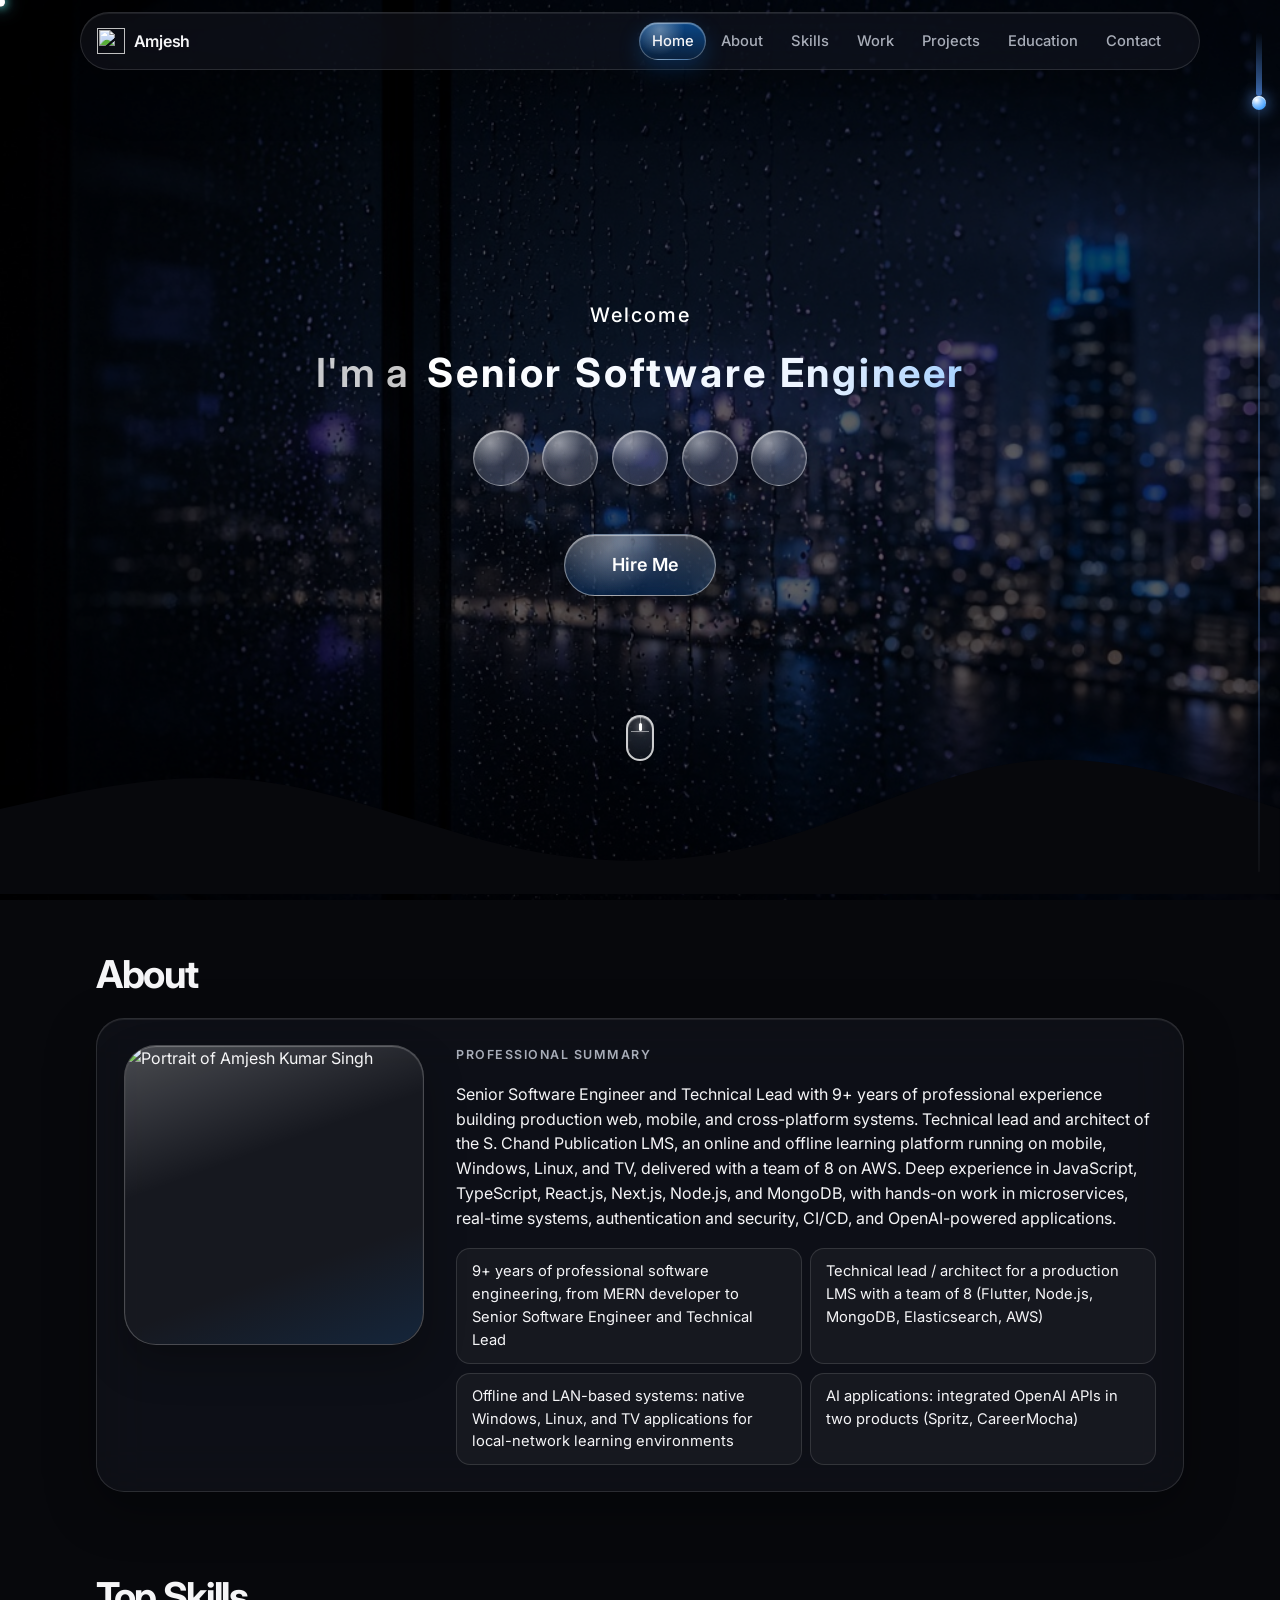
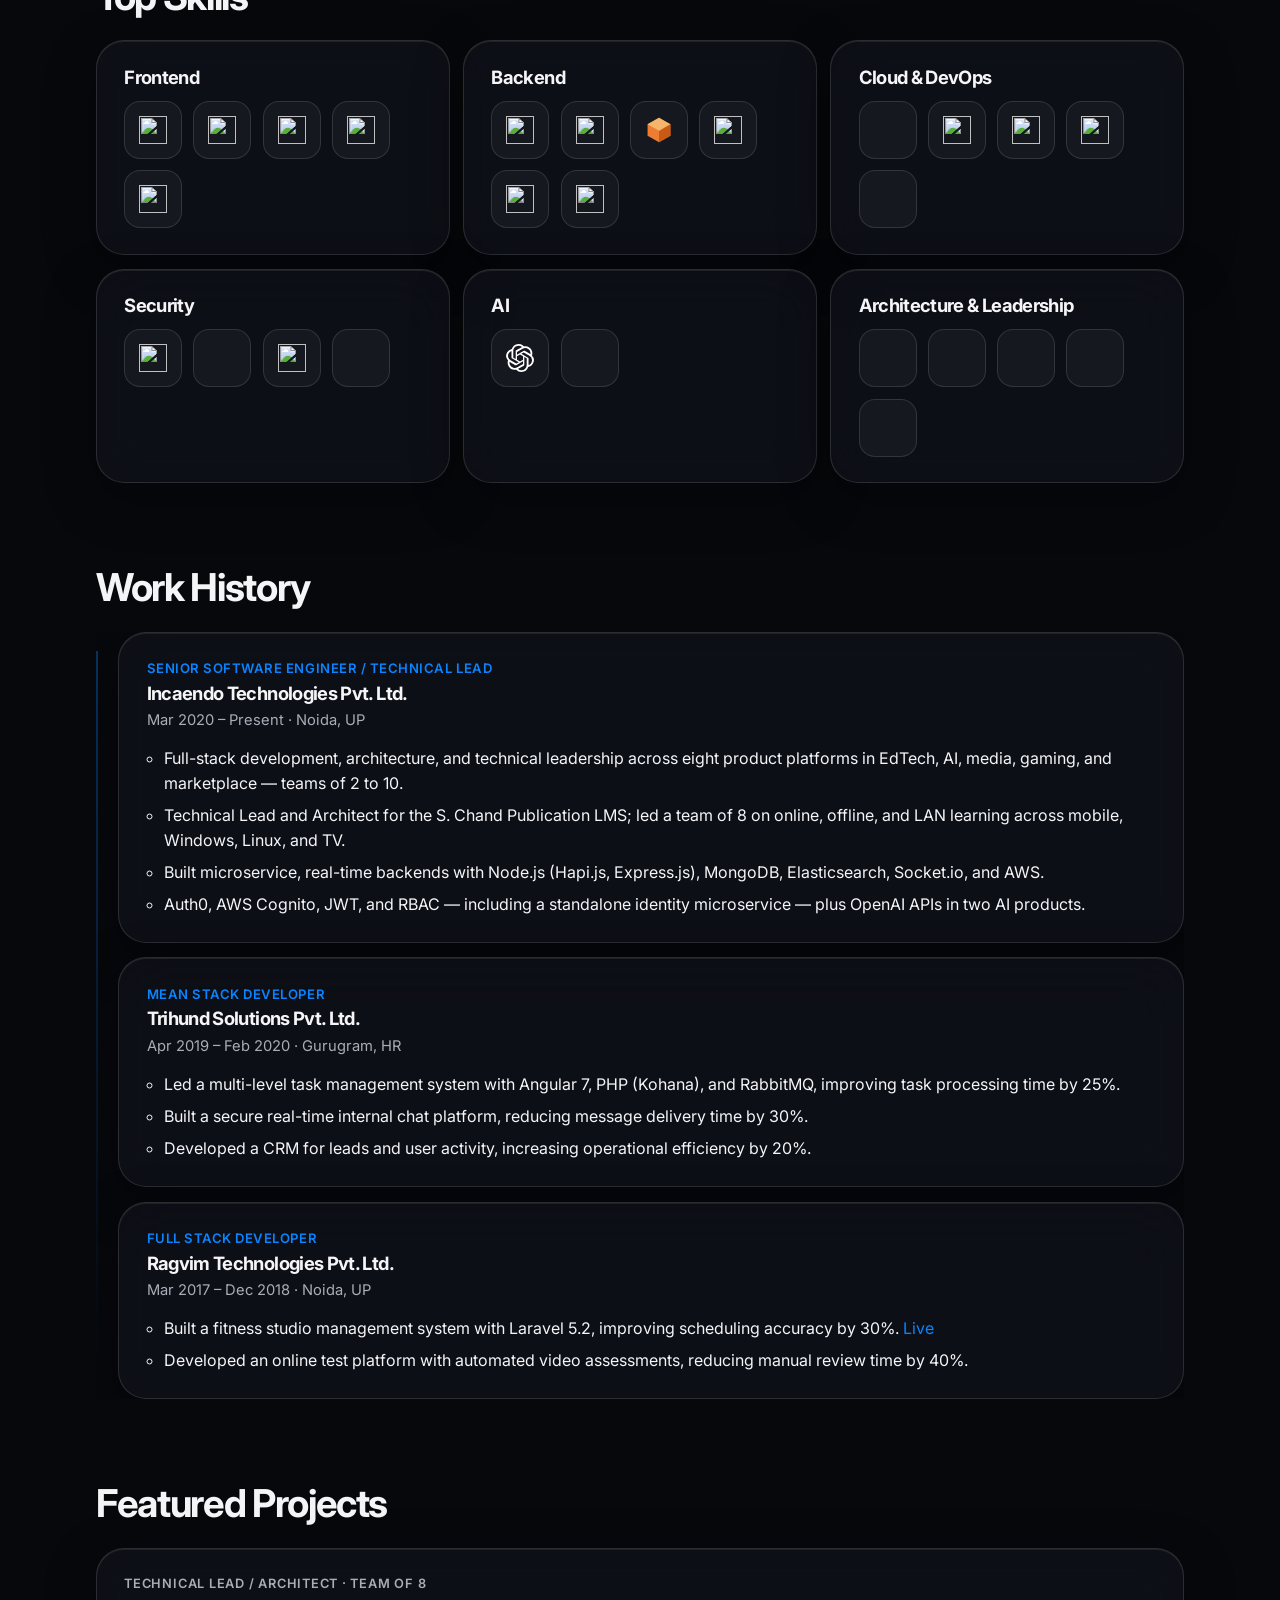
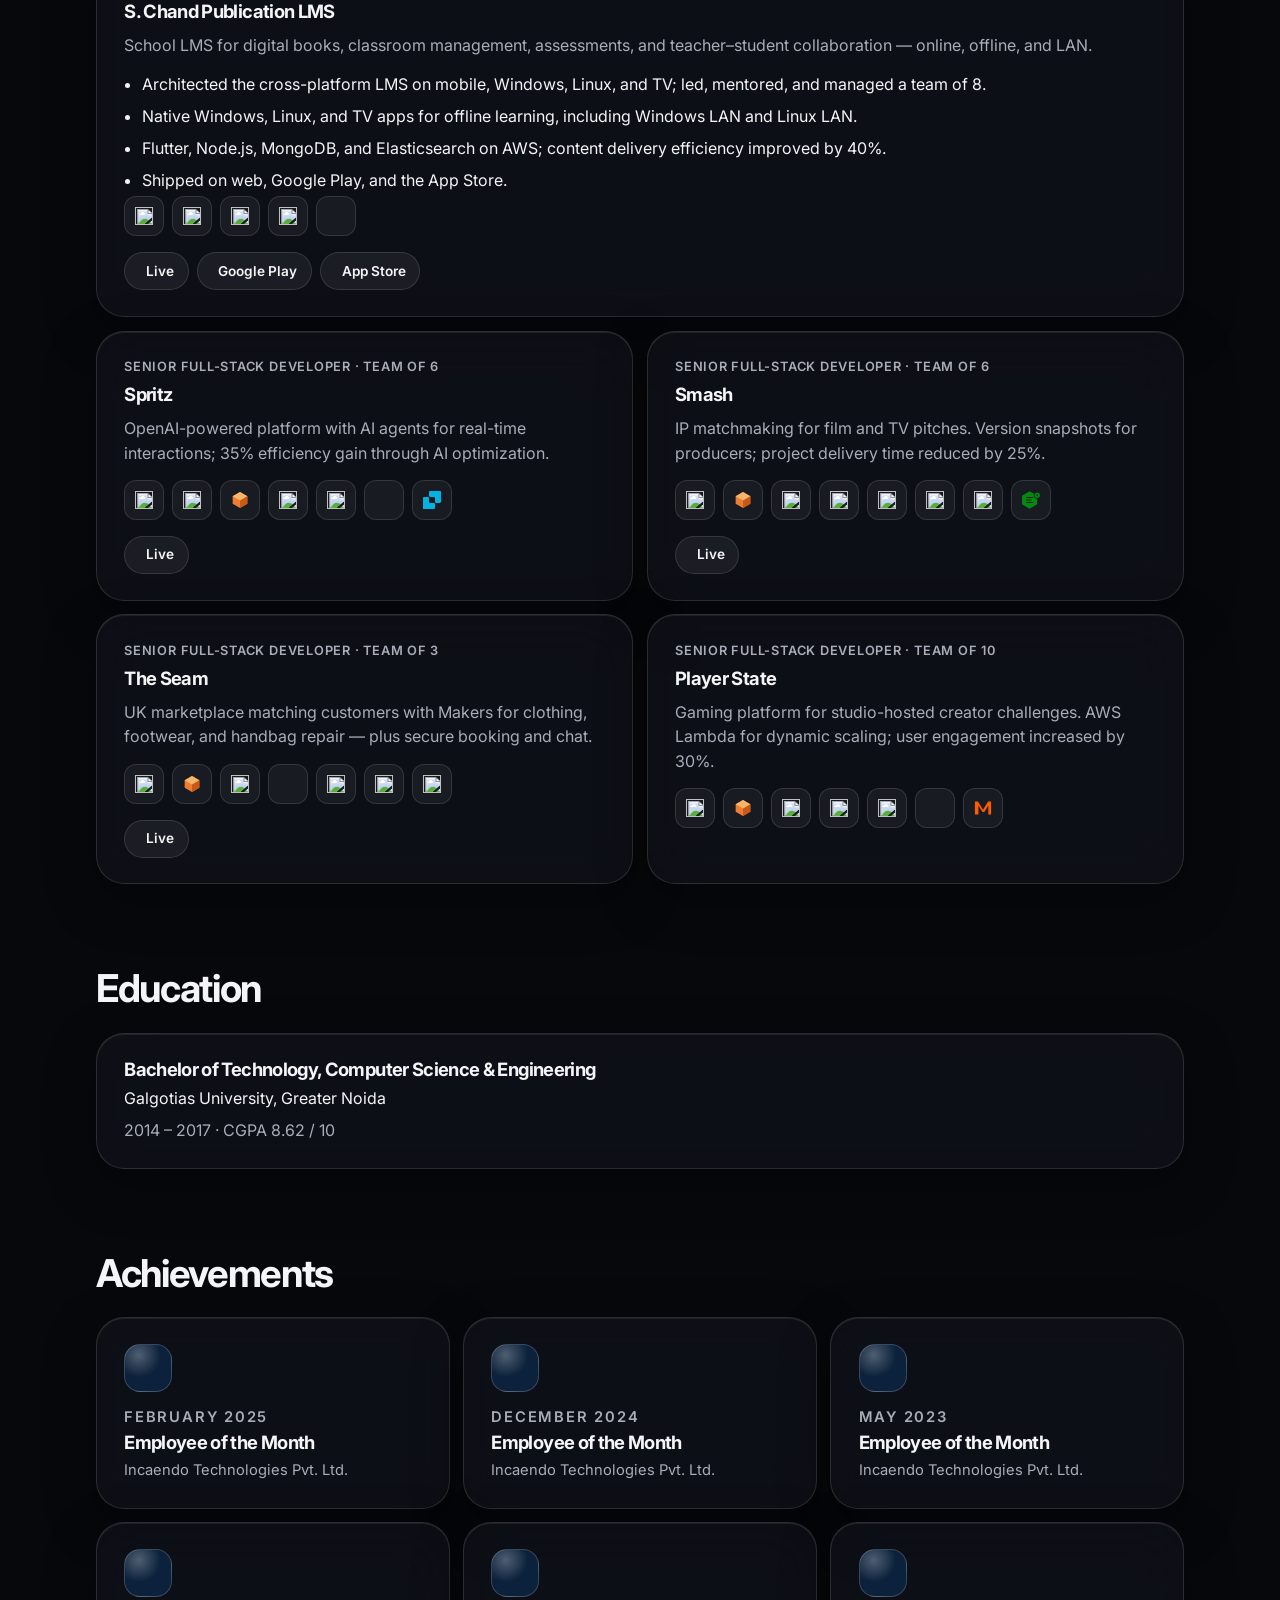
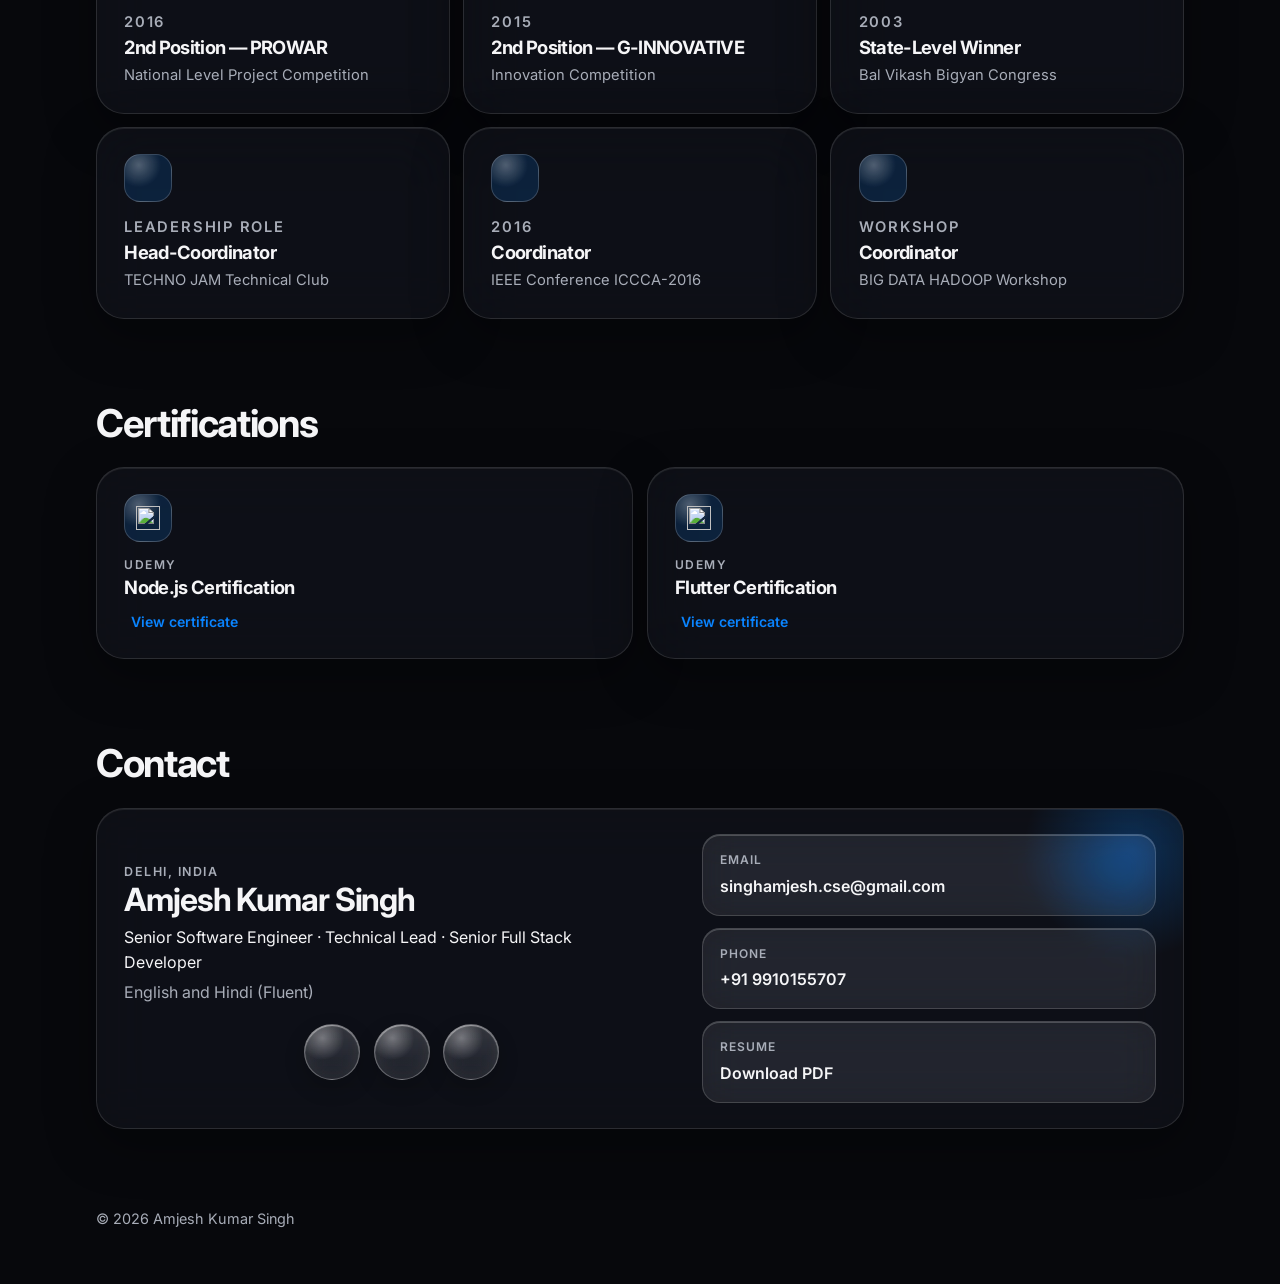
==== commit 582472ae: "fix(webapp): modify my portfolio" ====
--- a/index.html
+++ b/index.html
@@ -1,198 +1,167 @@
 <!DOCTYPE html>
-<html
-  dir="ltr"
-  xmlns="http://www.w3.org/1999/xhtml"
-  xmlns:b="http://www.google.com/2005/gml/b"
-  xmlns:data="http://www.google.com/2005/gml/data"
-  xmlns:expr="http://www.google.com/2005/gml/expr"
->
+<html lang="en">
   <head>
+    <meta charset="UTF-8" />
+    <meta name="viewport" content="width=device-width, initial-scale=1" />
+    <meta name="color-scheme" content="dark" />
+    <meta name="theme-color" content="#07080c" />
+
+    <title>
+      Amjesh Kumar Singh — Senior Software Engineer | Technical Lead
+    </title>
     <meta
-      content="width=device-width, initial-scale=1, maximum-scale=1"
-      name="viewport"
-    />
-    <meta content="text/html; charset=UTF-8" http-equiv="Content-Type" />
-    <meta content="blogger" name="generator" />
+      name="description"
+      content="Amjesh Kumar Singh is a Senior Software Engineer, Technical Lead, and Senior Full Stack Developer with 9+ years building production web, mobile, and cross-platform systems."
+    />
     <meta
-      content="Amjesh Singh - Senior Full Stack Engineer Portfolio"
+      name="keywords"
+      content="Amjesh Kumar Singh, Senior Software Engineer, Technical Lead, Senior Full Stack Developer, React, Next.js, Node.js, Flutter, AWS, Delhi"
+    />
+    <meta name="author" content="Amjesh Kumar Singh" />
+    <link rel="canonical" href="https://singhamjesh.github.io/" />
+    <link rel="sitemap" type="application/xml" href="sitemap.xml" />
+    <link rel="icon" type="image/x-icon" href="favicon.ico" />
+
+    <meta property="og:type" content="website" />
+    <meta property="og:url" content="https://singhamjesh.github.io/" />
+    <meta
       property="og:title"
-    />
-    <meta content="" property="og:description" />
-
-    <!-- Description and Keywords (start) -->
+      content="Amjesh Kumar Singh — Senior Software Engineer | Technical Lead"
+    />
     <meta
-      content="Amjesh Singh - Senior Full Stack Engineer with 6 years of experience in MERN stack, React, Next.js, Node.js, Flutter, Python, AWS, Docker, and microservices. Specialized in building scalable web and mobile applications with AI/ML integration."
-      name="description"
-    />
+      property="og:description"
+      content="Senior Software Engineer, Technical Lead, and Senior Full Stack Developer with 9+ years building production web, mobile, and cross-platform systems."
+    />
+    <meta property="og:site_name" content="Amjesh Kumar Singh" />
     <meta
-      content="Amjesh Singh, Full Stack Engineer, Senior Developer, MERN Stack, React Developer, Next.js Developer, Node.js Developer, Flutter Developer, Python Developer, AWS Developer, Docker, Microservices, JavaScript, TypeScript, MongoDB, Express.js, Hapi.js, FastAPI, WebSocket, ElasticSearch, Auth0, Stripe, CI/CD, Terraform, Full Stack Developer India, Delhi Developer, Software Engineer Portfolio, Web Development, Mobile Development, AI ML Integration, Backend Developer, Frontend Developer"
-      name="keywords"
-    />
-    <!-- Description and Keywords (end) -->
-
+      property="og:image"
+      content="https://singhamjesh.github.io/assets/images/me.png"
+    />
+    <meta name="twitter:card" content="summary" />
     <meta
-      content="Amjesh Singh - Senior Full Stack Engineer Portfolio"
-      property="og:site_name"
+      name="twitter:title"
+      content="Amjesh Kumar Singh — Senior Software Engineer | Technical Lead"
     />
     <meta
-      content="Amjesh Singh - Senior Full Stack Engineer with 6 years of experience in MERN stack, React, Next.js, Node.js, Flutter, Python, AWS, Docker, and microservices."
-      property="og:description"
+      name="twitter:description"
+      content="Senior Software Engineer, Technical Lead, and Senior Full Stack Developer with 9+ years building production web, mobile, and cross-platform systems."
     />
     <meta
-      content="Amjesh Singh - Senior Full Stack Engineer"
-      name="twitter:title"
-    />
-    <meta content="summary" name="twitter:card" />
-    <meta
-      content="Amjesh Singh - Senior Full Stack Engineer with 6 years of experience in MERN stack, React, Next.js, Node.js, Flutter, Python, AWS, Docker, and microservices."
-      name="twitter:description"
-    />
-
-    <!-- Social Media meta tag need customer customization -->
-    <meta content="@singhamjesh" name="twitter:site" />
-    <meta content="@singhamjesh" name="twitter:creator" />
-    <meta content="https://twitter.com/singhamjesh" property="og:see_also" />
-    <meta
-      content="https://www.linkedin.com/in/singhamjesh/"
-      property="og:see_also"
-    />
-    <meta content="https://github.com/singhamjesh" property="og:see_also" />
-    <!-- Facebook: Add your Facebook page/profile URL below if available -->
-    <!-- <meta content="https://www.facebook.com/your-profile" property="og:see_also" /> -->
-
-    <link rel="icon" type="image/ico" href="favicon.ico" />
-
-    <link rel="preconnect" href="https://fonts.gstatic.com" />
+      name="twitter:image"
+      content="https://singhamjesh.github.io/assets/images/me.png"
+    />
+
+    <link rel="preconnect" href="https://fonts.googleapis.com" />
+    <link rel="preconnect" href="https://fonts.gstatic.com" crossorigin />
     <link
-      href="https://fonts.googleapis.com/css?family=Roboto:300,300i,400,400i,500,500i,700,700i,900,900i&display=swap"
+      href="https://fonts.googleapis.com/css2?family=Inter:wght@400;500;600;700&display=swap"
       rel="stylesheet"
     />
     <link
-      href="https://fonts.googleapis.com/css2?family=Roboto+Condensed&display=swap"
       rel="stylesheet"
-    />
-
-    <!-- Start: Plugins files -->
-    <link
-      href="assets/plugin/bootstrap-4.6.0-dist/css/bootstrap.min.css"
-      rel="stylesheet"
-    />
-    <link
       href="assets/plugin/fontawesome-5.15.2-web/css/all.min.css"
-      rel="stylesheet"
-    />
-    <link href="assets/plugin/wow/animate.css" rel="stylesheet" />
-    <!-- End: Plugins files -->
-
-    <link
-      href="assets/css/style.css"
-      media="all"
-      rel="stylesheet"
-      type="text/css"
-    />
-
-    <style>
-      .wow {
-        visibility: hidden;
+    />
+    <link rel="stylesheet" href="assets/css/style.css" />
+
+    <script type="application/ld+json">
+      {
+        "@context": "https://schema.org",
+        "@type": "Person",
+        "name": "Amjesh Kumar Singh",
+        "jobTitle": "Senior Software Engineer | Technical Lead | Senior Full Stack Developer",
+        "url": "https://singhamjesh.github.io/",
+        "email": "mailto:singhamjesh.cse@gmail.com",
+        "telephone": "+919910155707",
+        "address": {
+          "@type": "PostalAddress",
+          "addressLocality": "Delhi",
+          "addressCountry": "IN"
+        },
+        "sameAs": [
+          "https://www.linkedin.com/in/singhamjesh/",
+          "https://github.com/singhamjesh",
+          "https://www.npmjs.com/~amjesh"
+        ]
       }
-    </style>
+    </script>
+    <noscript>
+      <style>
+        .reveal {
+          opacity: 1;
+          transform: none;
+        }
+      </style>
+    </noscript>
   </head>
-
   <body>
-    <!-- Start: Header section -->
-    <header id="header-section" class="headerContainer">
-      <nav class="navbar navbar-expand-lg navbar-light bg-transparent">
-        <a class="navbar-brand d-flex align-items-center" href="index.html">
+    <a class="skip-link" href="#main">Skip to content</a>
+    <div class="scroll-progress" id="scroll-progress" aria-hidden="true"></div>
+    <div class="page-bg" aria-hidden="true">
+      <canvas class="scroll-canvas" id="scroll-canvas"></canvas>
+      <span class="blob blob-a"></span>
+      <span class="blob blob-b"></span>
+      <span class="blob blob-c"></span>
+    </div>
+    <div class="scroll-hud" aria-hidden="true">
+      <div class="scroll-rail">
+        <span class="scroll-orb" id="scroll-orb"></span>
+      </div>
+    </div>
+    <header class="site-header">
+      <nav class="nav glass" aria-label="Primary">
+        <a class="brand" href="#top">
           <img
-            src="./assets/images/logo.png"
-            alt="amjesh"
-            style="max-height: 48px; margin-right: 10px"
+            src="assets/images/logo.png"
+            width="47"
+            height="43"
+            alt=""
           />
-          <span
-            class="ml-2 font-weight-bold d-none d-md-inline text-white"
-            style="font-size: 1.6rem"
-            >Amjesh Singh</span
+          <span>Amjesh</span>
+        </a>
+        <div class="nav-menu" id="nav-menu">
+          <span class="nav-liquid" id="nav-liquid" aria-hidden="true"></span>
+          <ul class="nav-links">
+            <li><a href="#top" data-section="top">Home</a></li>
+            <li><a href="#about" data-section="about">About</a></li>
+            <li><a href="#skills" data-section="skills">Skills</a></li>
+            <li><a href="#work" data-section="work">Work</a></li>
+            <li><a href="#projects" data-section="projects">Projects</a></li>
+            <li><a href="#education" data-section="education">Education</a></li>
+            <li><a href="#contact" data-section="contact">Contact</a></li>
+          </ul>
+        </div>
+        <div class="nav-actions">
+          <button
+            class="nav-toggle"
+            id="nav-toggle"
+            type="button"
+            aria-expanded="false"
+            aria-controls="nav-menu"
+            aria-label="Open menu"
           >
-        </a>
-        <button
-          class="navbar-toggler"
-          type="button"
-          data-toggle="collapse"
-          data-target="#navbarSupportedContent"
-          aria-controls="navbarSupportedContent"
-          aria-expanded="false"
-          aria-label="Toggle navigation"
-        >
-          <span class="navbar-toggler-icon navbar-toggler-icon-custom"></span>
-        </button>
-
-        <div
-          class="collapse navbar-collapse flex-row-reverse"
-          id="navbarSupportedContent"
-        >
-          <ul class="navbar-nav">
-            <li class="nav-item">
-              <a
-                class="nav-link scrollBtn"
-                href="javascript:void(0)"
-                data-section="headerContainer"
-                >Home</a
-              >
-            </li>
-            <li class="nav-item">
-              <a
-                class="nav-link scrollBtn"
-                href="javascript:void(0)"
-                data-section="aboutContainer"
-                >About Author</a
-              >
-            </li>
-            <li class="nav-item">
-              <a
-                class="nav-link scrollBtn"
-                href="javascript:void(0)"
-                data-section="skillsContainer"
-                >Top Skills</a
-              >
-            </li>
-            <li class="nav-item">
-              <a
-                class="nav-link scrollBtn"
-                href="javascript:void(0)"
-                data-section="workHistoryContainer"
-                >Work History</a
-              >
-            </li>
-            <li class="nav-item">
-              <a
-                class="nav-link scrollBtn"
-                href="javascript:void(0)"
-                data-section="projectsContainer"
-                >Top Projects</a
-              >
-            </li>
-            <li class="nav-item">
-              <a
-                class="nav-link scrollBtn"
-                href="javascript:void(0)"
-                data-section="achievementsContainer"
-                >Achievements</a
-              >
-            </li>
-          </ul>
+            <span></span>
+            <span></span>
+          </button>
         </div>
       </nav>
     </header>
-    <!-- End: Header section -->
-
-    <!-- Start: Home section -->
-    <section class="homeContainer">
+
+    <section class="home" id="top" aria-label="Home">
+      <h1 class="sr-only">Amjesh Kumar Singh</h1>
+      <div class="home-overlay"></div>
       <div class="title">
         <h3>Welcome</h3>
       </div>
       <div class="type">
-        <span>I'm</span>
-        <p id="headingTyping">a Senior Full Stack Engineer</p>
+        <span class="type-line">
+          <span class="type-lead">I'm a</span>
+          <span class="type-rotator" id="headingTyping" aria-live="polite">
+            <span class="type-sizer" aria-hidden="true">Senior Full Stack Developer</span>
+            <span class="type-role is-current">Senior Software Engineer</span>
+            <span class="type-role">Technical Lead</span>
+            <span class="type-role">Senior Full Stack Developer</span>
+          </span>
+        </span>
       </div>
       <div class="social-head">
         <ul class="contact-me">
@@ -200,44 +169,43 @@
             <a
               class="linkedIn"
               target="_blank"
+              rel="noopener noreferrer"
               href="https://www.linkedin.com/in/singhamjesh/"
               title="LinkedIn"
-              ><i class="fab fa-linkedin"></i
+              aria-label="LinkedIn"
+              ><i class="fab fa-linkedin-in"></i
             ></a>
           </li>
           <li class="social-media">
             <a
               class="twitter"
               target="_blank"
+              rel="noopener noreferrer"
               href="https://twitter.com/singhamjesh"
               title="Twitter"
-              ><i class="fab fa-twitter-square"></i
+              aria-label="Twitter"
+              ><i class="fab fa-twitter"></i
             ></a>
           </li>
-          <!-- <li class="social-media">
-            <a
-              class="instagram"
-              target="_blank"
-              href="https://www.instagram.com/_ammogram_/"
-              title="Instagram"
-              ><i class="fab fa-instagram-square"></i
-            ></a>
-          </li> -->
           <li class="social-media">
             <a
               class="github"
               target="_blank"
+              rel="noopener noreferrer"
               href="https://github.com/singhamjesh"
               title="GitHub"
-              ><i class="fab fa-github-square"></i
+              aria-label="GitHub"
+              ><i class="fab fa-github"></i
             ></a>
           </li>
           <li class="social-media">
             <a
               class="stackoverflow"
               target="_blank"
+              rel="noopener noreferrer"
               href="https://stackoverflow.com/users/14610272/amjesh-singh"
               title="Stack Overflow"
+              aria-label="Stack Overflow"
               ><i class="fab fa-stack-overflow"></i
             ></a>
           </li>
@@ -245,2056 +213,672 @@
             <a
               class="npm"
               target="_blank"
+              rel="noopener noreferrer"
               href="https://www.npmjs.com/~amjesh"
-              title="NPM"
+              title="npm"
+              aria-label="npm"
               ><i class="fab fa-npm"></i
             ></a>
           </li>
         </ul>
       </div>
-
       <div class="cvDownloadBtn">
-        <a href="javascript:void(0)" id="hireMe">Hire Me</a>
+        <a target="_blank" href="assets/amjesh_cv.pdf" download="amjesh_cv.pdf">
+          <i class="fas fa-paper-plane" aria-hidden="true"></i>
+          <span>Hire Me</span>
+        </a>
       </div>
-
       <div class="scrollDown">
-        <a
-          href="javascript:void(0)"
-          class="scrollBtn"
-          data-section="aboutContainer"
-          >&nbsp;</a
-        >
+        <a href="#about" aria-label="Scroll to about">
+          <span class="scroll-wheel" aria-hidden="true"></span>
+        </a>
       </div>
-
-      <div class="polygonSvgContainer">
+      <div class="polygonSvgContainer" aria-hidden="true">
         <svg xmlns="http://www.w3.org/2000/svg" viewBox="0 0 1440 320">
           <path
-            fill="#112342"
+            fill="#07080c"
             fill-opacity="1"
             d="M0,224L48,213.3C96,203,192,181,288,192C384,203,480,245,576,266.7C672,288,768,288,864,261.3C960,235,1056,181,1152,170.7C1248,160,1344,192,1392,208L1440,224L1440,320L1392,320C1344,320,1248,320,1152,320C1056,320,960,320,864,320C768,320,672,320,576,320C480,320,384,320,288,320C192,320,96,320,48,320L0,320Z"
           ></path>
         </svg>
       </div>
     </section>
-    <!-- End: Home section-->
-
-    <!-- Start: About me section -->
-    <section class="aboutContainer mt-5 wow bounceInUp">
-      <div class="container">
-        <div class="row my-card">
-          <div class="col-md-3 text-center">
+
+    <main id="main">
+      <section class="section about-section" id="about" aria-labelledby="about-title">
+        <header class="section-head reveal is-visible">
+          <h2 id="about-title">About</h2>
+        </header>
+        <article class="about-card glass reveal is-visible">
+          <div class="about-photo">
             <img
-              src="./assets/images/me.png"
-              alt="Amjesh Singh"
-              class="rounded-circle profile-image"
-              style="width: 180px; height: 180px; object-fit: cover"
+              src="assets/images/me.png"
+              width="320"
+              height="320"
+              alt="Portrait of Amjesh Kumar Singh"
             />
           </div>
-          <div class="col-md-9 about-box">
-            <div class="about-title">
-              <span class="hello-style">Hello</span>
-              <h2 class="author-title"><span>I'm</span> Amjesh Singh</h2>
-              <h3 class="author-position">
-                Full Stack Engineer — MERN, Flutter, Python, AWS, Docker | 6+
-                years experience | Turning ideas into code | Exploring the Power
-                of LLMs
-              </h3>
+          <div class="about-copy">
+            <p class="about-kicker">Professional Summary</p>
+            <p>
+              Senior Software Engineer and Technical Lead with 9+ years of
+              professional experience building production web, mobile, and
+              cross-platform systems. Technical lead and architect of the
+              S. Chand Publication LMS, an online and offline learning platform
+              running on mobile, Windows, Linux, and TV, delivered with a team
+              of 8 on AWS. Deep experience in JavaScript, TypeScript, React.js,
+              Next.js, Node.js, and MongoDB, with hands-on work in microservices,
+              real-time systems, authentication and security, CI/CD, and
+              OpenAI-powered applications.
+            </p>
+            <ul class="about-highlights">
+              <li>
+                9+ years of professional software engineering, from MERN
+                developer to Senior Software Engineer and Technical Lead
+              </li>
+              <li>
+                Technical lead / architect for a production LMS with a team of 8
+                (Flutter, Node.js, MongoDB, Elasticsearch, AWS)
+              </li>
+              <li>
+                Offline and LAN-based systems: native Windows, Linux, and TV
+                applications for local-network learning environments
+              </li>
+              <li>
+                AI applications: integrated OpenAI APIs in two products (Spritz,
+                CareerMocha)
+              </li>
+            </ul>
+          </div>
+        </article>
+      </section>
+
+      <section class="section" id="skills" aria-labelledby="skills-title">
+        <header class="section-head reveal">
+          <h2 id="skills-title">Top Skills</h2>
+        </header>
+        <div class="skill-grid">
+          <article class="skill-card glass reveal tilt" style="--delay: 0.04s">
+            <h3>Frontend</h3>
+            <ul class="skill-icons">
+              <li>
+                <button type="button" class="skill-icon" data-tip="JavaScript · 4/5 · 6+ years" aria-label="JavaScript, 4 of 5, 6+ years">
+                  <img src="https://cdn.simpleicons.org/javascript/F7DF1E" alt="" width="36" height="36" />
+                </button>
+              </li>
+              <li>
+                <button type="button" class="skill-icon" data-tip="TypeScript · 3.5/5 · 5+ years" aria-label="TypeScript, 3.5 of 5, 5+ years">
+                  <img src="https://cdn.simpleicons.org/typescript/3178C6" alt="" width="36" height="36" />
+                </button>
+              </li>
+              <li>
+                <button type="button" class="skill-icon" data-tip="React.js · 4/5 · 6+ years" aria-label="React.js, 4 of 5, 6+ years">
+                  <img src="https://cdn.simpleicons.org/react/61DAFB" alt="" width="36" height="36" />
+                </button>
+              </li>
+              <li>
+                <button type="button" class="skill-icon" data-tip="Next.js · 3.8/5 · 6+ years" aria-label="Next.js, 3.8 of 5, 6+ years">
+                  <img src="https://cdn.simpleicons.org/nextdotjs/FFFFFF" alt="" width="36" height="36" />
+                </button>
+              </li>
+              <li>
+                <button type="button" class="skill-icon" data-tip="Flutter · 2.5/5 · 2 years" aria-label="Flutter, 2.5 of 5, 2 years">
+                  <img src="https://cdn.simpleicons.org/flutter/02569B" alt="" width="36" height="36" />
+                </button>
+              </li>
+            </ul>
+          </article>
+          <article class="skill-card glass reveal tilt" style="--delay: 0.08s">
+            <h3>Backend</h3>
+            <ul class="skill-icons">
+              <li>
+                <button type="button" class="skill-icon" data-tip="Node.js · 4/5 · 6+ years" aria-label="Node.js, 4 of 5, 6+ years">
+                  <img src="https://cdn.simpleicons.org/nodedotjs/5FA04E" alt="" width="36" height="36" />
+                </button>
+              </li>
+              <li>
+                <button type="button" class="skill-icon" data-tip="Express.js · 3.8/5 · 6+ years" aria-label="Express.js, 3.8 of 5, 6+ years">
+                  <img src="https://cdn.simpleicons.org/express/FFFFFF" alt="" width="36" height="36" />
+                </button>
+              </li>
+              <li>
+                <button type="button" class="skill-icon" data-tip="Hapi.js · 4/5 · 6+ years" aria-label="Hapi.js, 4 of 5, 6+ years">
+                  <img src="assets/images/icons/hapi.svg" alt="" width="36" height="36" />
+                </button>
+              </li>
+              <li>
+                <button type="button" class="skill-icon" data-tip="MongoDB · 3.5/5 · 6+ years" aria-label="MongoDB, 3.5 of 5, 6+ years">
+                  <img src="https://cdn.simpleicons.org/mongodb/47A248" alt="" width="36" height="36" />
+                </button>
+              </li>
+              <li>
+                <button type="button" class="skill-icon" data-tip="Elasticsearch · 2.5/5 · 2 years" aria-label="Elasticsearch, 2.5 of 5, 2 years">
+                  <img src="https://cdn.simpleicons.org/elasticsearch/005571" alt="" width="36" height="36" />
+                </button>
+              </li>
+              <li>
+                <button type="button" class="skill-icon" data-tip="Socket.io · 3.5/5 · 4+ years" aria-label="Socket.io, 3.5 of 5, 4+ years">
+                  <img src="https://cdn.simpleicons.org/socketdotio/FFFFFF" alt="" width="36" height="36" />
+                </button>
+              </li>
+            </ul>
+          </article>
+          <article class="skill-card glass reveal tilt" style="--delay: 0.12s">
+            <h3>Cloud &amp; DevOps</h3>
+            <ul class="skill-icons">
+              <li>
+                <button type="button" class="skill-icon" data-tip="AWS · 3.5/5 · 5+ years" aria-label="AWS, 3.5 of 5, 5+ years">
+                  <i class="fab fa-aws" aria-hidden="true"></i>
+                </button>
+              </li>
+              <li>
+                <button type="button" class="skill-icon" data-tip="Docker · 2.5/5 · 2.5+ years" aria-label="Docker, 2.5 of 5, 2.5+ years">
+                  <img src="https://cdn.simpleicons.org/docker/2496ED" alt="" width="36" height="36" />
+                </button>
+              </li>
+              <li>
+                <button type="button" class="skill-icon" data-tip="Terraform · 2.5/5 · 2.5+ years" aria-label="Terraform, 2.5 of 5, 2.5+ years">
+                  <img src="https://cdn.simpleicons.org/terraform/844FBA" alt="" width="36" height="36" />
+                </button>
+              </li>
+              <li>
+                <button type="button" class="skill-icon" data-tip="CircleCI · 2.5/5 · 2.5+ years" aria-label="CircleCI, 2.5 of 5, 2.5+ years">
+                  <img src="https://cdn.simpleicons.org/circleci/FFFFFF" alt="" width="36" height="36" />
+                </button>
+              </li>
+              <li>
+                <button type="button" class="skill-icon" data-tip="CI/CD" aria-label="CI/CD">
+                  <i class="fas fa-sync-alt" aria-hidden="true"></i>
+                </button>
+              </li>
+            </ul>
+          </article>
+          <article class="skill-card glass reveal tilt" style="--delay: 0.16s">
+            <h3>Security</h3>
+            <ul class="skill-icons">
+              <li>
+                <button type="button" class="skill-icon" data-tip="Auth0 · 3.5/5 · 6+ years" aria-label="Auth0, 3.5 of 5, 6+ years">
+                  <img src="https://cdn.simpleicons.org/auth0/EB5424" alt="" width="36" height="36" />
+                </button>
+              </li>
+              <li>
+                <button type="button" class="skill-icon" data-tip="AWS Cognito · 3.5/5 · 6+ years" aria-label="AWS Cognito, 3.5 of 5, 6+ years">
+                  <i class="fab fa-aws" aria-hidden="true"></i>
+                </button>
+              </li>
+              <li>
+                <button type="button" class="skill-icon" data-tip="JWT" aria-label="JWT">
+                  <img src="https://cdn.simpleicons.org/jsonwebtokens/FFFFFF" alt="" width="36" height="36" />
+                </button>
+              </li>
+              <li>
+                <button type="button" class="skill-icon" data-tip="RBAC" aria-label="Role-based access control">
+                  <i class="fas fa-user-shield" aria-hidden="true"></i>
+                </button>
+              </li>
+            </ul>
+          </article>
+          <article class="skill-card glass reveal tilt" style="--delay: 0.2s">
+            <h3>AI</h3>
+            <ul class="skill-icons">
+              <li>
+                <button type="button" class="skill-icon" data-tip="OpenAI APIs" aria-label="OpenAI APIs">
+                  <img src="assets/images/icons/openai.svg" alt="" width="36" height="36" />
+                </button>
+              </li>
+              <li>
+                <button type="button" class="skill-icon" data-tip="AI-powered applications" aria-label="AI-powered applications">
+                  <i class="fas fa-brain" aria-hidden="true"></i>
+                </button>
+              </li>
+            </ul>
+          </article>
+          <article class="skill-card glass reveal tilt" style="--delay: 0.24s">
+            <h3>Architecture &amp; Leadership</h3>
+            <ul class="skill-icons">
+              <li>
+                <button type="button" class="skill-icon" data-tip="System design" aria-label="System design">
+                  <i class="fas fa-project-diagram" aria-hidden="true"></i>
+                </button>
+              </li>
+              <li>
+                <button type="button" class="skill-icon" data-tip="Microservices" aria-label="Microservices">
+                  <i class="fas fa-cubes" aria-hidden="true"></i>
+                </button>
+              </li>
+              <li>
+                <button type="button" class="skill-icon" data-tip="Technical leadership" aria-label="Technical leadership">
+                  <i class="fas fa-user-tie" aria-hidden="true"></i>
+                </button>
+              </li>
+              <li>
+                <button type="button" class="skill-icon" data-tip="Mentoring" aria-label="Mentoring">
+                  <i class="fas fa-chalkboard-teacher" aria-hidden="true"></i>
+                </button>
+              </li>
+              <li>
+                <button type="button" class="skill-icon" data-tip="Agile" aria-label="Agile">
+                  <i class="fas fa-redo" aria-hidden="true"></i>
+                </button>
+              </li>
+            </ul>
+          </article>
+        </div>
+      </section>
+
+      <section class="section" id="work" aria-labelledby="work-title">
+        <header class="section-head reveal">
+          <h2 id="work-title">Work History</h2>
+        </header>
+        <ol class="timeline">
+          <li class="timeline-item glass reveal">
+            <div class="timeline-meta">
+              <p class="role">Senior Software Engineer / Technical Lead</p>
+              <h3>Incaendo Technologies Pvt. Ltd.</h3>
+              <p class="when">
+                <time datetime="2020-03">Mar 2020</time> – Present · Noida, UP
+              </p>
+            </div>
+            <ul class="bullets">
+              <li>
+                Full-stack development, architecture, and technical leadership
+                across eight product platforms in EdTech, AI, media, gaming, and
+                marketplace — teams of 2 to 10.
+              </li>
+              <li>
+                Technical Lead and Architect for the S. Chand Publication LMS;
+                led a team of 8 on online, offline, and LAN learning across
+                mobile, Windows, Linux, and TV.
+              </li>
+              <li>
+                Built microservice, real-time backends with Node.js (Hapi.js,
+                Express.js), MongoDB, Elasticsearch, Socket.io, and AWS.
+              </li>
+              <li>
+                Auth0, AWS Cognito, JWT, and RBAC — including a standalone
+                identity microservice — plus OpenAI APIs in two AI products.
+              </li>
+            </ul>
+          </li>
+          <li class="timeline-item glass reveal">
+            <div class="timeline-meta">
+              <p class="role">MEAN Stack Developer</p>
+              <h3>Trihund Solutions Pvt. Ltd.</h3>
+              <p class="when">
+                <time datetime="2019-04">Apr 2019</time> –
+                <time datetime="2020-02">Feb 2020</time> · Gurugram, HR
+              </p>
+            </div>
+            <ul class="bullets">
+              <li>
+                Led a multi-level task management system with Angular 7, PHP
+                (Kohana), and RabbitMQ, improving task processing time by 25%.
+              </li>
+              <li>
+                Built a secure real-time internal chat platform, reducing
+                message delivery time by 30%.
+              </li>
+              <li>
+                Developed a CRM for leads and user activity, increasing
+                operational efficiency by 20%.
+              </li>
+            </ul>
+          </li>
+          <li class="timeline-item glass reveal">
+            <div class="timeline-meta">
+              <p class="role">Full Stack Developer</p>
+              <h3>Ragvim Technologies Pvt. Ltd.</h3>
+              <p class="when">
+                <time datetime="2017-03">Mar 2017</time> –
+                <time datetime="2018-12">Dec 2018</time> · Noida, UP
+              </p>
+            </div>
+            <ul class="bullets">
+              <li>
+                Built a fitness studio management system with Laravel 5.2,
+                improving scheduling accuracy by 30%.
+                <a
+                  href="https://www.epicfitstudios.com/"
+                  target="_blank"
+                  rel="noopener noreferrer"
+                  >Live</a
+                >
+              </li>
+              <li>
+                Developed an online test platform with automated video
+                assessments, reducing manual review time by 40%.
+              </li>
+            </ul>
+          </li>
+        </ol>
+      </section>
+
+      <section class="section" id="projects" aria-labelledby="projects-title">
+        <header class="section-head reveal">
+          <h2 id="projects-title">Featured Projects</h2>
+        </header>
+
+        <article class="project project-featured glass reveal tilt">
+          <div class="project-body">
+            <p class="project-kicker">
+              Technical Lead / Architect · Team of 8
+            </p>
+            <h3>S. Chand Publication LMS</h3>
+            <p class="project-summary">
+              School LMS for digital books, classroom management, assessments,
+              and teacher–student collaboration — online, offline, and LAN.
+            </p>
+            <ul class="bullets">
+              <li>
+                Architected the cross-platform LMS on mobile, Windows, Linux,
+                and TV; led, mentored, and managed a team of 8.
+              </li>
+              <li>
+                Native Windows, Linux, and TV apps for offline learning,
+                including Windows LAN and Linux LAN.
+              </li>
+              <li>
+                Flutter, Node.js, MongoDB, and Elasticsearch on AWS; content
+                delivery efficiency improved by 40%.
+              </li>
+              <li>Shipped on web, Google Play, and the App Store.</li>
+            </ul>
+            <ul class="stack-icons" aria-label="Tech stack">
+              <li><span class="stack-icon" data-tip="Flutter"><img src="https://cdn.simpleicons.org/flutter/02569B" alt="" width="20" height="20" /></span></li>
+              <li><span class="stack-icon" data-tip="Node.js"><img src="https://cdn.simpleicons.org/nodedotjs/5FA04E" alt="" width="20" height="20" /></span></li>
+              <li><span class="stack-icon" data-tip="MongoDB"><img src="https://cdn.simpleicons.org/mongodb/47A248" alt="" width="20" height="20" /></span></li>
+              <li><span class="stack-icon" data-tip="Elasticsearch"><img src="https://cdn.simpleicons.org/elasticsearch/005571" alt="" width="20" height="20" /></span></li>
+              <li><span class="stack-icon" data-tip="AWS"><i class="fab fa-aws" aria-hidden="true"></i></span></li>
+            </ul>
+            <div class="project-links">
+              <a
+                href="https://schandprism.com/"
+                target="_blank"
+                rel="noopener noreferrer"
+                ><i class="fas fa-external-link-alt" aria-hidden="true"></i> Live</a
+              >
+              <a
+                href="https://play.google.com/store/apps/details?id=com.schand.lms_app&amp;pcampaignid=web_share&amp;pli=1"
+                target="_blank"
+                rel="noopener noreferrer"
+                ><i class="fab fa-google-play" aria-hidden="true"></i> Google Play</a
+              >
+              <a
+                href="https://apps.apple.com/in/app/s-chand-prism/id6793434736"
+                target="_blank"
+                rel="noopener noreferrer"
+                ><i class="fab fa-app-store-ios" aria-hidden="true"></i> App Store</a
+              >
             </div>
           </div>
+        </article>
+
+        <div class="project-grid">
+          <article class="project glass reveal tilt" style="--delay: 0.06s">
+            <p class="project-kicker">
+              Senior Full-Stack Developer · Team of 6
+            </p>
+            <h3>Spritz</h3>
+            <p class="project-summary">
+              OpenAI-powered platform with AI agents for real-time interactions;
+              35% efficiency gain through AI optimization.
+            </p>
+            <ul class="stack-icons" aria-label="Tech stack">
+              <li><span class="stack-icon" data-tip="TypeScript"><img src="https://cdn.simpleicons.org/typescript/3178C6" alt="" width="20" height="20" /></span></li>
+              <li><span class="stack-icon" data-tip="Next.js"><img src="https://cdn.simpleicons.org/nextdotjs/FFFFFF" alt="" width="20" height="20" /></span></li>
+              <li><span class="stack-icon" data-tip="Hapi.js"><img src="assets/images/icons/hapi.svg" alt="" width="20" height="20" /></span></li>
+              <li><span class="stack-icon" data-tip="Python"><img src="https://cdn.simpleicons.org/python/3776AB" alt="" width="20" height="20" /></span></li>
+              <li><span class="stack-icon" data-tip="FastAPI"><img src="https://cdn.simpleicons.org/fastapi/009688" alt="" width="20" height="20" /></span></li>
+              <li><span class="stack-icon" data-tip="AWS SQS"><i class="fab fa-aws" aria-hidden="true"></i></span></li>
+              <li><span class="stack-icon" data-tip="SendGrid"><img src="assets/images/icons/sendgrid.svg" alt="" width="20" height="20" /></span></li>
+            </ul>
+            <div class="project-links">
+              <a
+                href="https://spritz.activate.bar/"
+                target="_blank"
+                rel="noopener noreferrer"
+                ><i class="fas fa-external-link-alt" aria-hidden="true"></i> Live</a
+              >
+            </div>
+          </article>
+
+          <article class="project glass reveal tilt" style="--delay: 0.12s">
+            <p class="project-kicker">
+              Senior Full-Stack Developer · Team of 6
+            </p>
+            <h3>Smash</h3>
+            <p class="project-summary">
+              IP matchmaking for film and TV pitches. Version snapshots for
+              producers; project delivery time reduced by 25%.
+            </p>
+            <ul class="stack-icons" aria-label="Tech stack">
+              <li><span class="stack-icon" data-tip="Next.js"><img src="https://cdn.simpleicons.org/nextdotjs/FFFFFF" alt="" width="20" height="20" /></span></li>
+              <li><span class="stack-icon" data-tip="Hapi.js"><img src="assets/images/icons/hapi.svg" alt="" width="20" height="20" /></span></li>
+              <li><span class="stack-icon" data-tip="MongoDB"><img src="https://cdn.simpleicons.org/mongodb/47A248" alt="" width="20" height="20" /></span></li>
+              <li><span class="stack-icon" data-tip="Socket.io"><img src="https://cdn.simpleicons.org/socketdotio/FFFFFF" alt="" width="20" height="20" /></span></li>
+              <li><span class="stack-icon" data-tip="CircleCI"><img src="https://cdn.simpleicons.org/circleci/FFFFFF" alt="" width="20" height="20" /></span></li>
+              <li><span class="stack-icon" data-tip="Auth0"><img src="https://cdn.simpleicons.org/auth0/EB5424" alt="" width="20" height="20" /></span></li>
+              <li><span class="stack-icon" data-tip="Stripe"><img src="https://cdn.simpleicons.org/stripe/635BFF" alt="" width="20" height="20" /></span></li>
+              <li><span class="stack-icon" data-tip="CKEditor5"><img src="assets/images/icons/ckeditor4.svg" alt="" width="20" height="20" /></span></li>
+            </ul>
+            <div class="project-links">
+              <a
+                href="https://mysmash.media/"
+                target="_blank"
+                rel="noopener noreferrer"
+                ><i class="fas fa-external-link-alt" aria-hidden="true"></i> Live</a
+              >
+            </div>
+          </article>
+
+          <article class="project glass reveal tilt" style="--delay: 0.18s">
+            <p class="project-kicker">
+              Senior Full-Stack Developer · Team of 3
+            </p>
+            <h3>The Seam</h3>
+            <p class="project-summary">
+              UK marketplace matching customers with Makers for clothing,
+              footwear, and handbag repair — plus secure booking and chat.
+            </p>
+            <ul class="stack-icons" aria-label="Tech stack">
+              <li><span class="stack-icon" data-tip="Next.js"><img src="https://cdn.simpleicons.org/nextdotjs/FFFFFF" alt="" width="20" height="20" /></span></li>
+              <li><span class="stack-icon" data-tip="Hapi.js"><img src="assets/images/icons/hapi.svg" alt="" width="20" height="20" /></span></li>
+              <li><span class="stack-icon" data-tip="MongoDB"><img src="https://cdn.simpleicons.org/mongodb/47A248" alt="" width="20" height="20" /></span></li>
+              <li><span class="stack-icon" data-tip="AWS Lambda"><i class="fab fa-aws" aria-hidden="true"></i></span></li>
+              <li><span class="stack-icon" data-tip="Socket.io"><img src="https://cdn.simpleicons.org/socketdotio/FFFFFF" alt="" width="20" height="20" /></span></li>
+              <li><span class="stack-icon" data-tip="CircleCI"><img src="https://cdn.simpleicons.org/circleci/FFFFFF" alt="" width="20" height="20" /></span></li>
+              <li><span class="stack-icon" data-tip="Auth0"><img src="https://cdn.simpleicons.org/auth0/EB5424" alt="" width="20" height="20" /></span></li>
+            </ul>
+            <div class="project-links">
+              <a
+                href="https://www.theseam.uk/"
+                target="_blank"
+                rel="noopener noreferrer"
+                ><i class="fas fa-external-link-alt" aria-hidden="true"></i> Live</a
+              >
+            </div>
+          </article>
+
+          <article class="project glass reveal tilt" style="--delay: 0.24s">
+            <p class="project-kicker">
+              Senior Full-Stack Developer · Team of 10
+            </p>
+            <h3>Player State</h3>
+            <p class="project-summary">
+              Gaming platform for studio-hosted creator challenges. AWS Lambda
+              for dynamic scaling; user engagement increased by 30%.
+            </p>
+            <ul class="stack-icons" aria-label="Tech stack">
+              <li><span class="stack-icon" data-tip="Next.js"><img src="https://cdn.simpleicons.org/nextdotjs/FFFFFF" alt="" width="20" height="20" /></span></li>
+              <li><span class="stack-icon" data-tip="Hapi.js"><img src="assets/images/icons/hapi.svg" alt="" width="20" height="20" /></span></li>
+              <li><span class="stack-icon" data-tip="MongoDB"><img src="https://cdn.simpleicons.org/mongodb/47A248" alt="" width="20" height="20" /></span></li>
+              <li><span class="stack-icon" data-tip="Elasticsearch"><img src="https://cdn.simpleicons.org/elasticsearch/005571" alt="" width="20" height="20" /></span></li>
+              <li><span class="stack-icon" data-tip="Socket.io"><img src="https://cdn.simpleicons.org/socketdotio/FFFFFF" alt="" width="20" height="20" /></span></li>
+              <li><span class="stack-icon" data-tip="AWS SQS"><i class="fab fa-aws" aria-hidden="true"></i></span></li>
+              <li><span class="stack-icon" data-tip="Mux"><img src="assets/images/icons/mux.svg" alt="" width="20" height="20" /></span></li>
+            </ul>
+          </article>
         </div>
-      </div>
-    </section>
-    <!-- End: About me section -->
-
-    <!---Start: Professional summary-->
-    <section class="aboutContainer mt-3 wow slideInRight">
-      <div class="container p-0">
-        <div class="about-two-col">
-          <div class="my-card">
-            <h5>Professional Summary</h5>
-            <div class="about-details">
-              <p>
-                Results-driven Full Stack Engineer with 6+ years of experience
-                designing, developing, and deploying scalable web, mobile,
-                backend, and desktop applications, as well as internal developer
-                tools. Demonstrated expertise in the MERN stack (React/Next.js,
-                Node.js with Hapi.js and Express, MongoDB) and Flutter, with
-                strong command of modern frontend patterns, RESTful APIs, and
-                cloud-native architectures. Highly proficient in production
-                deployment and infrastructure automation using Docker,
-                Terraform, CI/CD pipelines, and AWS. Known for delivering clean,
-                performant, and maintainable solutions with a strong emphasis on
-                system architecture, developer experience, and end-user value
-                across the full product lifecycle. Holds a B.Tech in Computer
-                Science.
-              </p>
-            </div>
+      </section>
+
+      <section class="section" id="education" aria-labelledby="education-title">
+        <header class="section-head reveal">
+          <h2 id="education-title">Education</h2>
+        </header>
+        <article class="info-card glass reveal">
+          <h3>Bachelor of Technology, Computer Science &amp; Engineering</h3>
+          <p>Galgotias University, Greater Noida</p>
+          <p class="muted">2014 – 2017 · CGPA 8.62 / 10</p>
+        </article>
+      </section>
+
+      <section class="section" id="achievements" aria-labelledby="achievements-title">
+        <header class="section-head reveal">
+          <h2 id="achievements-title">Achievements</h2>
+        </header>
+        <div class="achieve-grid">
+          <article class="achieve-card glass reveal tilt" style="--delay: 0.04s">
+            <span class="achieve-icon" aria-hidden="true"><i class="fas fa-award"></i></span>
+            <p class="achieve-kicker"><time datetime="2025-02">February 2025</time></p>
+            <h3>Employee of the Month</h3>
+            <p>Incaendo Technologies Pvt. Ltd.</p>
+          </article>
+          <article class="achieve-card glass reveal tilt" style="--delay: 0.08s">
+            <span class="achieve-icon" aria-hidden="true"><i class="fas fa-award"></i></span>
+            <p class="achieve-kicker"><time datetime="2024-12">December 2024</time></p>
+            <h3>Employee of the Month</h3>
+            <p>Incaendo Technologies Pvt. Ltd.</p>
+          </article>
+          <article class="achieve-card glass reveal tilt" style="--delay: 0.12s">
+            <span class="achieve-icon" aria-hidden="true"><i class="fas fa-award"></i></span>
+            <p class="achieve-kicker"><time datetime="2023-05">May 2023</time></p>
+            <h3>Employee of the Month</h3>
+            <p>Incaendo Technologies Pvt. Ltd.</p>
+          </article>
+          <article class="achieve-card glass reveal tilt" style="--delay: 0.16s">
+            <span class="achieve-icon" aria-hidden="true"><i class="fas fa-trophy"></i></span>
+            <p class="achieve-kicker"><time datetime="2016">2016</time></p>
+            <h3>2nd Position — PROWAR</h3>
+            <p>National Level Project Competition</p>
+          </article>
+          <article class="achieve-card glass reveal tilt" style="--delay: 0.2s">
+            <span class="achieve-icon" aria-hidden="true"><i class="fas fa-lightbulb"></i></span>
+            <p class="achieve-kicker"><time datetime="2015">2015</time></p>
+            <h3>2nd Position — G-INNOVATIVE</h3>
+            <p>Innovation Competition</p>
+          </article>
+          <article class="achieve-card glass reveal tilt" style="--delay: 0.24s">
+            <span class="achieve-icon" aria-hidden="true"><i class="fas fa-medal"></i></span>
+            <p class="achieve-kicker"><time datetime="2003">2003</time></p>
+            <h3>State-Level Winner</h3>
+            <p>Bal Vikash Bigyan Congress</p>
+          </article>
+          <article class="achieve-card glass reveal tilt" style="--delay: 0.28s">
+            <span class="achieve-icon" aria-hidden="true"><i class="fas fa-users"></i></span>
+            <p class="achieve-kicker">Leadership Role</p>
+            <h3>Head-Coordinator</h3>
+            <p>TECHNO JAM Technical Club</p>
+          </article>
+          <article class="achieve-card glass reveal tilt" style="--delay: 0.32s">
+            <span class="achieve-icon" aria-hidden="true"><i class="fas fa-microphone"></i></span>
+            <p class="achieve-kicker"><time datetime="2016">2016</time></p>
+            <h3>Coordinator</h3>
+            <p>IEEE Conference ICCCA-2016</p>
+          </article>
+          <article class="achieve-card glass reveal tilt" style="--delay: 0.36s">
+            <span class="achieve-icon" aria-hidden="true"><i class="fas fa-database"></i></span>
+            <p class="achieve-kicker">Workshop</p>
+            <h3>Coordinator</h3>
+            <p>BIG DATA HADOOP Workshop</p>
+          </article>
+        </div>
+      </section>
+
+      <section
+        class="section"
+        id="certifications"
+        aria-labelledby="certs-title"
+      >
+        <header class="section-head reveal">
+          <h2 id="certs-title">Certifications</h2>
+        </header>
+        <div class="cert-grid">
+          <a
+            class="cert-card glass reveal tilt"
+            href="https://www.udemy.com/certificate/UC-5102e3f0-c271-4b4a-a490-1362b8d8bf8c/"
+            target="_blank"
+            rel="noopener noreferrer"
+          >
+            <span class="cert-icon" aria-hidden="true">
+              <img src="https://cdn.simpleicons.org/nodedotjs/5FA04E" alt="" width="36" height="36" />
+            </span>
+            <span class="cert-kicker">Udemy</span>
+            <h3>Node.js Certification</h3>
+            <span class="cert-cta"><i class="fas fa-award" aria-hidden="true"></i> View certificate</span>
+          </a>
+          <a
+            class="cert-card glass reveal tilt"
+            href="https://www.udemy.com/certificate/UC-c4267693-3ede-474c-8c7a-f4661c7abaa7/"
+            target="_blank"
+            rel="noopener noreferrer"
+          >
+            <span class="cert-icon" aria-hidden="true">
+              <img src="https://cdn.simpleicons.org/flutter/02569B" alt="" width="36" height="36" />
+            </span>
+            <span class="cert-kicker">Udemy</span>
+            <h3>Flutter Certification</h3>
+            <span class="cert-cta"><i class="fas fa-award" aria-hidden="true"></i> View certificate</span>
+          </a>
+        </div>
+      </section>
+
+      <section class="section" id="contact" aria-labelledby="contact-title">
+        <header class="section-head reveal">
+          <h2 id="contact-title">Contact</h2>
+        </header>
+        <div class="contact-panel glass reveal">
+          <div class="contact-intro">
+            <p class="contact-kicker">Delhi, India</p>
+            <h3>Amjesh Kumar Singh</h3>
+            <p>
+              Senior Software Engineer · Technical Lead · Senior Full Stack
+              Developer
+            </p>
+            <p class="muted">English and Hindi (Fluent)</p>
+            <ul class="contact-me contact-socials">
+              <li class="social-media">
+                <a class="linkedIn" target="_blank" rel="noopener noreferrer" href="https://www.linkedin.com/in/singhamjesh/" title="LinkedIn" aria-label="LinkedIn"><i class="fab fa-linkedin-in"></i></a>
+              </li>
+              <li class="social-media">
+                <a class="github" target="_blank" rel="noopener noreferrer" href="https://github.com/singhamjesh" title="GitHub" aria-label="GitHub"><i class="fab fa-github"></i></a>
+              </li>
+              <li class="social-media">
+                <a class="npm" target="_blank" rel="noopener noreferrer" href="https://www.npmjs.com/~amjesh" title="npm" aria-label="npm"><i class="fab fa-npm"></i></a>
+              </li>
+            </ul>
           </div>
-          <div class="my-card right-card ml-2">
-            <h5>Contact</h5>
-            <div class="contact-list">
-              <div class="contact-row">
-                <strong>Phone:</strong>&nbsp;&nbsp;&nbsp;&nbsp;<span
-                  class="muted"
-                  >+91 88514 49418</span
-                >
-              </div>
-              <div class="contact-row">
-                <strong>Email:</strong>&nbsp;&nbsp;&nbsp;&nbsp;&nbsp;<a
-                  class="no-decor"
-                  href="mailto:singhamjesh.cse@gmail.com"
-                  >singhamjesh.cse@gmail.com</a
-                >
-              </div>
-              <div class="contact-row">
-                <strong>Location:</strong>&nbsp;<span class="muted"
-                  >New Ashok Nagar, Delhi - 96</span
-                >
-              </div>
-              <div class="contact-row">
-                <strong>LinkedIn:</strong>&nbsp;<a
-                  class="no-decor"
-                  href="https://www.linkedin.com/in/singhamjesh"
-                  target="_blank"
-                  rel="noopener"
-                  >linkedin.com/in/singhamjesh</a
-                >
-              </div>
-              <div class="divider"></div>
-              <div class="small muted">
-                Available for: Full-time / Contract roles. Open to remote and
-                hybrid opportunities.
-              </div>
-            </div>
+          <div class="contact-tiles">
+            <a class="contact-tile" href="mailto:singhamjesh.cse@gmail.com">
+              <span class="tile-label">Email</span>
+              <strong>singhamjesh.cse@gmail.com</strong>
+            </a>
+            <a class="contact-tile" href="tel:+919910155707">
+              <span class="tile-label">Phone</span>
+              <strong>+91 9910155707</strong>
+            </a>
+            <a class="contact-tile" href="assets/amjesh_cv.pdf" download>
+              <span class="tile-label">Resume</span>
+              <strong>Download PDF</strong>
+            </a>
           </div>
         </div>
-      </div>
-    </section>
-    <!---End: Professional summary----->
-
-    <!-- Start: Skills and info section -->
-    <section class="skillsContainer mt-5 wow slideInLeft">
-      <div class="container">
-        <div class="row mt-5">
-          <div class="col-md-12 text-center">
-            <h2 class="pb-3 pt-2 border-bottom mb-2">Top Skills</h2>
-          </div>
-        </div>
-        <div class="skills-grid-container mt-4">
-          <!-- Skill Item -->
-          <div class="skill-grid-item">
-            <div class="skill-title">JavaScript</div>
-            <div class="skill-progress">
-              <div class="progress-bar" style="width: 80%"></div>
-            </div>
-            <div class="d-flex justify-content-between w-100">
-              <div class="col-6 skill-value-left">6+ years</div>
-              <div class="col-6 skill-value-right">4/5</div>
-            </div>
-          </div>
-          <div class="skill-grid-item">
-            <div class="skill-title">Node.js</div>
-            <div class="skill-progress">
-              <div class="progress-bar" style="width: 80%"></div>
-            </div>
-            <div class="d-flex justify-content-between w-100">
-              <div class="col-6 skill-value-left">6+ years</div>
-              <div class="col-6 skill-value-right">4/5</div>
-            </div>
-          </div>
-          <div class="skill-grid-item">
-            <div class="skill-title">Express.js</div>
-            <div class="skill-progress">
-              <div class="progress-bar" style="width: 75%"></div>
-            </div>
-            <div class="d-flex justify-content-between w-100">
-              <div class="col-6 skill-value-left">6+ years</div>
-              <div class="col-6 skill-value-right">3.8/5</div>
-            </div>
-          </div>
-          <div class="skill-grid-item">
-            <div class="skill-title">Hapi.js</div>
-            <div class="skill-progress">
-              <div class="progress-bar" style="width: 75%"></div>
-            </div>
-            <div class="d-flex justify-content-between w-100">
-              <div class="col-6 skill-value-left">6+ years</div>
-              <div class="col-6 skill-value-right">4/5</div>
-            </div>
-          </div>
-          <div class="skill-grid-item">
-            <div class="skill-title">Python</div>
-            <div class="skill-progress">
-              <div class="progress-bar" style="width: 50%"></div>
-            </div>
-            <div class="d-flex justify-content-between w-100">
-              <div class="col-6 skill-value-left">2 years</div>
-              <div class="col-6 skill-value-right">2.5/5</div>
-            </div>
-          </div>
-          <div class="skill-grid-item">
-            <div class="skill-title">FastAPI</div>
-            <div class="skill-progress">
-              <div class="progress-bar" style="width: 50%"></div>
-            </div>
-            <div class="d-flex justify-content-between w-100">
-              <div class="col-6 skill-value-left">2 years</div>
-              <div class="col-6 skill-value-right">2.5/5</div>
-            </div>
-          </div>
-          <div class="skill-grid-item">
-            <div class="skill-title">React.js</div>
-            <div class="skill-progress">
-              <div class="progress-bar" style="width: 80%"></div>
-            </div>
-            <div class="d-flex justify-content-between w-100">
-              <div class="col-6 skill-value-left">6+ years</div>
-              <div class="col-6 skill-value-right">4/5</div>
-            </div>
-          </div>
-          <div class="skill-grid-item">
-            <div class="skill-title">Next.js</div>
-            <div class="skill-progress">
-              <div class="progress-bar" style="width: 75%"></div>
-            </div>
-            <div class="d-flex justify-content-between w-100">
-              <div class="col-6 skill-value-left">6+ years</div>
-              <div class="col-6 skill-value-right">3.8/5</div>
-            </div>
-          </div>
-          <div class="skill-grid-item">
-            <div class="skill-title">Flutter</div>
-            <div class="skill-progress">
-              <div class="progress-bar" style="width: 50%"></div>
-            </div>
-            <div class="d-flex justify-content-between w-100">
-              <div class="col-6 skill-value-left">2 years</div>
-              <div class="col-6 skill-value-right">2.5/5</div>
-            </div>
-          </div>
-          <div class="skill-grid-item">
-            <div class="skill-title">TypeScript</div>
-            <div class="skill-progress">
-              <div class="progress-bar" style="width: 70%"></div>
-            </div>
-            <div class="d-flex justify-content-between w-100">
-              <div class="col-6 skill-value-left">5+ years</div>
-              <div class="col-6 skill-value-right">3.5/5</div>
-            </div>
-          </div>
-          <div class="skill-grid-item">
-            <div class="skill-title">CSS3/SCSS</div>
-            <div class="skill-progress">
-              <div class="progress-bar" style="width: 80%"></div>
-            </div>
-            <div class="d-flex justify-content-between w-100">
-              <div class="col-6 skill-value-left">6+ years</div>
-              <div class="col-6 skill-value-right">4/5</div>
-            </div>
-          </div>
-          <div class="skill-grid-item">
-            <div class="skill-title">HTML5</div>
-            <div class="skill-progress">
-              <div class="progress-bar" style="width: 80%"></div>
-            </div>
-            <div class="d-flex justify-content-between w-100">
-              <div class="col-6 skill-value-left">6+ years</div>
-              <div class="col-6 skill-value-right">4/5</div>
-            </div>
-          </div>
-          <div class="skill-grid-item">
-            <div class="skill-title">Bootstrap 4+</div>
-            <div class="skill-progress">
-              <div class="progress-bar" style="width: 80%"></div>
-            </div>
-            <div class="d-flex justify-content-between w-100">
-              <div class="col-6 skill-value-left">6+ years</div>
-              <div class="col-6 skill-value-right">4/5</div>
-            </div>
-          </div>
-          <div class="skill-grid-item">
-            <div class="skill-title">Tailwind CSS</div>
-            <div class="skill-progress">
-              <div class="progress-bar" style="width: 70%"></div>
-            </div>
-            <div class="d-flex justify-content-between w-100">
-              <div class="col-6 skill-value-left">3+ years</div>
-              <div class="col-6 skill-value-right">4/5</div>
-            </div>
-          </div>
-          <div class="skill-grid-item">
-            <div class="skill-title">WebSocket</div>
-            <div class="skill-progress">
-              <div class="progress-bar" style="width: 70%"></div>
-            </div>
-            <div class="d-flex justify-content-between w-100">
-              <div class="col-6 skill-value-left">4+ years</div>
-              <div class="col-6 skill-value-right">3.5/5</div>
-            </div>
-          </div>
-          <div class="skill-grid-item">
-            <div class="skill-title">MongoDB</div>
-            <div class="skill-progress">
-              <div class="progress-bar" style="width: 70%"></div>
-            </div>
-            <div class="d-flex justify-content-between w-100">
-              <div class="col-6 skill-value-left">6+ years</div>
-              <div class="col-6 skill-value-right">3.5/5</div>
-            </div>
-          </div>
-          <div class="skill-grid-item">
-            <div class="skill-title">MySQL</div>
-            <div class="skill-progress">
-              <div class="progress-bar" style="width: 50%"></div>
-            </div>
-            <div class="d-flex justify-content-between w-100">
-              <div class="col-6 skill-value-left">1.5 years</div>
-              <div class="col-6 skill-value-right">2.5/5</div>
-            </div>
-          </div>
-          <div class="skill-grid-item">
-            <div class="skill-title">ElasticSearch</div>
-            <div class="skill-progress">
-              <div class="progress-bar" style="width: 50%"></div>
-            </div>
-            <div class="d-flex justify-content-between w-100">
-              <div class="col-6 skill-value-left">2 years</div>
-              <div class="col-6 skill-value-right">2.5/5</div>
-            </div>
-          </div>
-          <div class="skill-grid-item">
-            <div class="skill-title">AWS</div>
-            <div class="skill-progress">
-              <div class="progress-bar" style="width: 75%"></div>
-            </div>
-            <div class="d-flex justify-content-between w-100">
-              <div class="col-6 skill-value-left">5+ years</div>
-              <div class="col-6 skill-value-right">3.5/5</div>
-            </div>
-          </div>
-          <div class="skill-grid-item">
-            <div class="skill-title">Git</div>
-            <div class="skill-progress">
-              <div class="progress-bar" style="width: 70%"></div>
-            </div>
-            <div class="d-flex justify-content-between w-100">
-              <div class="col-6 skill-value-left">6+ years</div>
-              <div class="col-6 skill-value-right">4/5</div>
-            </div>
-          </div>
-          <div class="skill-grid-item">
-            <div class="skill-title">Docker</div>
-            <div class="skill-progress">
-              <div class="progress-bar" style="width: 50%"></div>
-            </div>
-            <div class="d-flex justify-content-between w-100">
-              <div class="col-6 skill-value-left">2.5+ years</div>
-              <div class="col-6 skill-value-right">2.5/5</div>
-            </div>
-          </div>
-          <div class="skill-grid-item">
-            <div class="skill-title">CircleCI/Terraform</div>
-            <div class="skill-progress">
-              <div class="progress-bar" style="width: 50%"></div>
-            </div>
-            <div class="d-flex justify-content-between w-100">
-              <div class="col-6 skill-value-left">2.5+ years</div>
-              <div class="col-6 skill-value-right">2.5/5</div>
-            </div>
-          </div>
-          <div class="skill-grid-item">
-            <div class="skill-title">Auth0/AWS Cognito</div>
-            <div class="skill-progress">
-              <div class="progress-bar" style="width: 70%"></div>
-            </div>
-            <div class="d-flex justify-content-between w-100">
-              <div class="col-6 skill-value-left">6+ years</div>
-              <div class="col-6 skill-value-right">3.5/5</div>
-            </div>
-          </div>
-          <div class="skill-grid-item">
-            <div class="skill-title">Strip</div>
-            <div class="skill-progress">
-              <div class="progress-bar" style="width: 50%"></div>
-            </div>
-            <div class="d-flex justify-content-between w-100">
-              <div class="col-6 skill-value-left">3+ years</div>
-              <div class="col-6 skill-value-right">2.5/5</div>
-            </div>
-          </div>
-          <div class="skill-grid-item">
-            <div class="skill-title">Jest</div>
-            <div class="skill-progress">
-              <div class="progress-bar" style="width: 60%"></div>
-            </div>
-            <div class="d-flex justify-content-between w-100">
-              <div class="col-6 skill-value-left">6+ years</div>
-              <div class="col-6 skill-value-right">3/5</div>
-            </div>
-          </div>
-          <div class="skill-grid-item">
-            <div class="skill-title">Playwright</div>
-            <div class="skill-progress">
-              <div class="progress-bar" style="width: 50%"></div>
-            </div>
-            <div class="d-flex justify-content-between w-100">
-              <div class="col-6 skill-value-left">2+ years</div>
-              <div class="col-6 skill-value-right">2.5/5</div>
-            </div>
-          </div>
-        </div>
-      </div>
-    </section>
-    <!-- End: Skills and info section -->
-
-    <!-- Work History Section - Replace the existing workHistoryContainer section in your HTML -->
-    <section class="workHistoryContainer wow bounceInDown">
-      <div class="container">
-        <div class="row mt-5">
-          <div class="col-md-12 text-center">
-            <h2 class="pb-3 pt-2 border-bottom mb-5">Work History</h2>
-          </div>
-        </div>
-
-        <!-- Timeline Container -->
-        <div class="row">
-          <div class="col-12">
-            <div class="how-it-works row">
-              <!-- Company Card -->
-              <div class="col-12">
-                <div class="my-card mb-4 p-4">
-                  <div class="row align-items-center">
-                    <div class="col-md-8">
-                      <div class="work-company-header">
-                        <div class="work-company-icon">
-                          <i class="fas fa-building"></i>
-                        </div>
-                        <div>
-                          <h3 class="work-company-name">
-                            Incaendo Technologies Pvt. Ltd.
-                          </h3>
-                          <p class="work-company-location">
-                            <i class="fas fa-map-marker-alt"></i>
-                            Noida, Uttar Pradesh
-                          </p>
-                        </div>
-                      </div>
-                      <h4 class="work-job-title">
-                        <i class="fas fa-code"></i> Full Stack Developer
-                      </h4>
-                    </div>
-                    <div class="col-md-4 text-md-right mt-3 mt-md-0">
-                      <div class="work-duration-badge">
-                        <i class="far fa-calendar-alt"></i>
-                        2020 – Present
-                      </div>
-                      <div class="work-years">
-                        <i class="fas fa-clock"></i>
-                        6+ Years
-                      </div>
-                    </div>
-                  </div>
-
-                  <!-- Achievements Summary -->
-                  <div class="row mt-4">
-                    <div class="col-md-4 col-6 mb-3">
-                      <div class="work-stat-card work-stat-projects">
-                        <div class="work-stat-number">8</div>
-                        <div class="work-stat-label">Projects Completed</div>
-                      </div>
-                    </div>
-                    <div class="col-md-4 col-6 mb-3">
-                      <div class="work-stat-card work-stat-improvement">
-                        <div class="work-stat-number">40%</div>
-                        <div class="work-stat-label">Avg. Improvement</div>
-                      </div>
-                    </div>
-                    <div class="col-md-4 col-12 mb-3">
-                      <div class="work-stat-card work-stat-team">
-                        <div class="work-stat-number">10+</div>
-                        <div class="work-stat-label">Team Members Led</div>
-                      </div>
-                    </div>
-                  </div>
-                </div>
-              </div>
-            </div>
-
-            <!-- Projects Section Header -->
-            <div class="row mt-5 mb-4">
-              <div class="col-12">
-                <div class="work-projects-header">
-                  <div class="work-projects-icon">
-                    <i class="fas fa-project-diagram"></i>
-                  </div>
-                  <h4 class="work-projects-title">
-                    Key Projects & Contributions
-                  </h4>
-                </div>
-              </div>
-            </div>
-
-            <!-- Projects Grid -->
-            <ul class="project-list">
-              <!-- Project 1: S. Chand LMS -->
-              <li class="project-item my-card work-project-card">
-                <div class="work-project-blur work-blur-purple"></div>
-
-                <div class="work-project-content">
-                  <div class="project-header">
-                    <div class="project-category">
-                      <span class="category-badge category-micro"
-                        >Microservice</span
-                      >
-                      <span class="category-badge category-mobile">Mobile</span>
-                      <span class="category-badge category-web">Web App</span>
-                      <span class="category-badge category-desktop"
-                        >Desktop App</span
-                      >
-                      <span class="category-badge category-offline"
-                        >Offline App</span
-                      >
-                    </div>
-                  </div>
-
-                  <div class="project-title-container">
-                    <div class="work-project-title-wrapper">
-                      <div class="work-project-accent work-accent-purple"></div>
-                      <h4 class="project-title">S. Chand Publication(LMS)</h4>
-                    </div>
-                  </div>
-
-                  <div class="project-meta">
-                    <span class="badge">Flutter</span>
-                    <span class="badge">Node.js</span>
-                    <span class="badge">MongoDB</span>
-                    <span class="badge">ElasticSearch</span>
-                    <span class="badge">AWS</span>
-                    <span class="badge">Lambda</span>
-                    <span class="badge">Cognito</span>
-                    <span class="badge">CloudWatch</span>
-                    <span class="badge">S3</span>
-                  </div>
-
-                  <p class="project-desc mt-2">
-                    Designed and developed a cross-platform Learning Management
-                    System (LMS) for S. Chand Publication, supporting online and
-                    offline learning on TV, mobile, Windows, and Linux
-                    platforms. Optimized AWS services for secure data handling,
-                    improving content delivery efficiency by
-                    <span class="font-weight-bold">40%</span>.
-                  </p>
-
-                  <div class="work-project-meta">
-                    <div class="work-meta-item">
-                      <div class="work-meta-icon work-meta-role">
-                        <i class="fas fa-user-tie"></i>
-                      </div>
-                      <div>
-                        <div class="work-meta-label">Role</div>
-                        <div class="work-meta-value">Lead & Architect</div>
-                      </div>
-                    </div>
-                    <div class="work-meta-item">
-                      <div class="work-meta-icon work-meta-team">
-                        <i class="fas fa-users"></i>
-                      </div>
-                      <div>
-                        <div class="work-meta-label">Team Size</div>
-                        <div class="work-meta-value">8 Members</div>
-                      </div>
-                    </div>
-                    <div class="work-meta-item">
-                      <div class="work-meta-icon work-meta-impact">
-                        <i class="fas fa-chart-line"></i>
-                      </div>
-                      <div>
-                        <div class="work-meta-label">Impact</div>
-                        <div class="work-meta-value work-meta-success">
-                          +40% Efficiency
-                        </div>
-                      </div>
-                    </div>
-                  </div>
-                </div>
-              </li>
-
-              <!-- Project 2: Spritz -->
-              <li class="project-item my-card work-project-card">
-                <div class="work-project-blur work-blur-pink"></div>
-
-                <div class="work-project-content">
-                  <div class="project-header">
-                    <div class="project-category">
-                      <span class="category-badge category-ai">AI/ML</span>
-                      <span class="category-badge category-micro"
-                        >Microservice</span
-                      >
-                      <span class="category-badge category-web">Web App</span>
-                    </div>
-                  </div>
-
-                  <div class="project-title-container">
-                    <div class="work-project-title-wrapper">
-                      <div class="work-project-accent work-accent-pink"></div>
-                      <h4 class="project-title">
-                        Spritz (AI-Powered Platform)
-                      </h4>
-                    </div>
-                  </div>
-
-                  <div class="project-meta">
-                    <span class="badge">TypeScript</span>
-                    <span class="badge">Next.js</span>
-                    <span class="badge">Hapi.js</span>
-                    <span class="badge">FastAPI</span>
-                    <span class="badge">OpenAI</span>
-                    <span class="badge">AWS SQS</span>
-                    <span class="badge">SendGrid</span>
-                    <span class="badge">Python</span>
-                  </div>
-
-                  <p class="project-desc mt-2">
-                    Spearheaded the integration of OpenAI APIs, enabling
-                    AI-driven agents to perform real-time interactions.
-                    Increased platform efficiency by
-                    <span class="font-weight-bold">35%</span> through AI
-                    optimization.
-                  </p>
-
-                  <div class="work-project-meta">
-                    <div class="work-meta-item">
-                      <div class="work-meta-icon work-meta-role">
-                        <i class="fas fa-user-tie"></i>
-                      </div>
-                      <div>
-                        <div class="work-meta-label">Role</div>
-                        <div class="work-meta-value">Senior Developer</div>
-                      </div>
-                    </div>
-                    <div class="work-meta-item">
-                      <div class="work-meta-icon work-meta-team">
-                        <i class="fas fa-users"></i>
-                      </div>
-                      <div>
-                        <div class="work-meta-label">Team Size</div>
-                        <div class="work-meta-value">6 Members</div>
-                      </div>
-                    </div>
-                    <div class="work-meta-item">
-                      <div class="work-meta-icon work-meta-impact">
-                        <i class="fas fa-chart-line"></i>
-                      </div>
-                      <div>
-                        <div class="work-meta-label">Impact</div>
-                        <div class="work-meta-value work-meta-success">
-                          +35% Efficiency
-                        </div>
-                      </div>
-                    </div>
-                  </div>
-                </div>
-              </li>
-
-              <!-- Project 3: CareerMocha -->
-              <li class="project-item my-card work-project-card">
-                <div class="work-project-blur work-blur-pink"></div>
-
-                <div class="work-project-content">
-                  <div class="project-header">
-                    <div class="project-category">
-                      <span class="category-badge category-ai">AI/ML</span>
-                      <span class="category-badge category-web">Web App</span>
-                    </div>
-                  </div>
-
-                  <div class="project-title-container">
-                    <div class="work-project-title-wrapper">
-                      <div class="work-project-accent work-accent-pink"></div>
-                      <h4 class="project-title">
-                        CareerMocha (AI Job Assistance)
-                      </h4>
-                    </div>
-                  </div>
-
-                  <div class="project-meta">
-                    <span class="badge">OpenAI</span>
-                    <span class="badge">TypeScript</span>
-                    <span class="badge">Next.js</span>
-                    <span class="badge">WebSockets</span>
-                    <span class="badge">Auth0</span>
-                  </div>
-
-                  <p class="project-desc mt-2">
-                    Developed an AI-based career platform providing personalized
-                    feedback on resumes and job applications. Improved candidate
-                    placement success by
-                    <span class="font-weight-bold">20%</span>.
-                  </p>
-
-                  <div class="work-project-meta">
-                    <div class="work-meta-item">
-                      <div class="work-meta-icon work-meta-role">
-                        <i class="fas fa-user-tie"></i>
-                      </div>
-                      <div>
-                        <div class="work-meta-label">Role</div>
-                        <div class="work-meta-value">Senior Developer</div>
-                      </div>
-                    </div>
-                    <div class="work-meta-item">
-                      <div class="work-meta-icon work-meta-team">
-                        <i class="fas fa-users"></i>
-                      </div>
-                      <div>
-                        <div class="work-meta-label">Team Size</div>
-                        <div class="work-meta-value">4 Members</div>
-                      </div>
-                    </div>
-                    <div class="work-meta-item">
-                      <div class="work-meta-icon work-meta-impact">
-                        <i class="fas fa-chart-line"></i>
-                      </div>
-                      <div>
-                        <div class="work-meta-label">Impact</div>
-                        <div class="work-meta-value work-meta-success">
-                          +20% Success
-                        </div>
-                      </div>
-                    </div>
-                  </div>
-                </div>
-              </li>
-
-              <!-- Project 4: Smash -->
-              <li class="project-item my-card work-project-card">
-                <div class="work-project-blur work-blur-blue"></div>
-
-                <div class="work-project-content">
-                  <div class="project-header">
-                    <div class="project-category">
-                      <span class="category-badge category-micro"
-                        >Microservice</span
-                      >
-                      <span class="category-badge category-web">Web App</span>
-                    </div>
-                  </div>
-
-                  <div class="project-title-container">
-                    <div class="work-project-title-wrapper">
-                      <div class="work-project-accent work-accent-blue"></div>
-                      <h4 class="project-title">Smash</h4>
-                    </div>
-                  </div>
-
-                  <div class="project-meta">
-                    <span class="badge">Next.js</span>
-                    <span class="badge">Hapi.js</span>
-                    <span class="badge">MongoDB</span>
-                    <span class="badge">Socket.io</span>
-                    <span class="badge">CircleCI</span>
-                    <span class="badge">Auth0</span>
-                    <span class="badge">Stripe</span>
-                    <span class="badge">CKEditor5</span>
-                  </div>
-
-                  <p class="project-desc mt-2">
-                    Built a collaborative platform for filmmakers to share and
-                    showcase projects with producers. Enabled filmmakers to
-                    upload detailed project information and create snapshots of
-                    project versions. Reduced project delivery time by
-                    <span class="font-weight-bold">25%</span> through efficient
-                    pipeline automation.
-                  </p>
-
-                  <div class="work-project-meta">
-                    <div class="work-meta-item">
-                      <div class="work-meta-icon work-meta-role">
-                        <i class="fas fa-user-tie"></i>
-                      </div>
-                      <div>
-                        <div class="work-meta-label">Role</div>
-                        <div class="work-meta-value">Senior Developer</div>
-                      </div>
-                    </div>
-                    <div class="work-meta-item">
-                      <div class="work-meta-icon work-meta-team">
-                        <i class="fas fa-users"></i>
-                      </div>
-                      <div>
-                        <div class="work-meta-label">Team Size</div>
-                        <div class="work-meta-value">6 Members</div>
-                      </div>
-                    </div>
-                    <div class="work-meta-item">
-                      <div class="work-meta-icon work-meta-impact">
-                        <i class="fas fa-chart-line"></i>
-                      </div>
-                      <div>
-                        <div class="work-meta-label">Impact</div>
-                        <div class="work-meta-value work-meta-success">
-                          -25% Time
-                        </div>
-                      </div>
-                    </div>
-                  </div>
-                </div>
-              </li>
-
-              <!-- Project 5: Station -->
-              <li class="project-item my-card work-project-card">
-                <div class="work-project-blur work-blur-blue"></div>
-
-                <div class="work-project-content">
-                  <div class="project-header">
-                    <div class="project-category">
-                      <span class="category-badge category-micro"
-                        >Microservice</span
-                      >
-                      <span class="category-badge category-web">Web App</span>
-                    </div>
-                  </div>
-
-                  <div class="project-title-container">
-                    <div class="work-project-title-wrapper">
-                      <div class="work-project-accent work-accent-blue"></div>
-                      <h4 class="project-title">Station</h4>
-                    </div>
-                  </div>
-
-                  <div class="project-meta">
-                    <span class="badge">Next.js</span>
-                    <span class="badge">Hapi.js</span>
-                    <span class="badge">MongoDB</span>
-                    <span class="badge">CircleCI</span>
-                    <span class="badge">Auth0</span>
-                  </div>
-
-                  <p class="project-desc mt-2">
-                    Developed a platform where company founders create and share
-                    profiles with investors. Implemented real-time communication
-                    features enabling direct contact between founders and
-                    interested investors.
-                  </p>
-
-                  <div class="work-project-meta">
-                    <div class="work-meta-item">
-                      <div class="work-meta-icon work-meta-role">
-                        <i class="fas fa-user-tie"></i>
-                      </div>
-                      <div>
-                        <div class="work-meta-label">Role</div>
-                        <div class="work-meta-value">Senior Developer</div>
-                      </div>
-                    </div>
-                    <div class="work-meta-item">
-                      <div class="work-meta-icon work-meta-team">
-                        <i class="fas fa-users"></i>
-                      </div>
-                      <div>
-                        <div class="work-meta-label">Team Size</div>
-                        <div class="work-meta-value">3 Members</div>
-                      </div>
-                    </div>
-                  </div>
-                </div>
-              </li>
-
-              <!-- Project 6: The Seam -->
-              <li class="project-item my-card work-project-card">
-                <div class="work-project-blur work-blur-blue"></div>
-
-                <div class="work-project-content">
-                  <div class="project-header">
-                    <div class="project-category">
-                      <span class="category-badge category-micro"
-                        >Microservice</span
-                      >
-                      <span class="category-badge category-web">Web App</span>
-                    </div>
-                  </div>
-
-                  <div class="project-title-container">
-                    <div class="work-project-title-wrapper">
-                      <div class="work-project-accent work-accent-blue"></div>
-                      <h4 class="project-title">The Seam</h4>
-                    </div>
-                  </div>
-
-                  <div class="project-meta">
-                    <span class="badge">Next.js</span>
-                    <span class="badge">Hapi.js</span>
-                    <span class="badge">MongoDB</span>
-                    <span class="badge">AWS Lambda</span>
-                    <span class="badge">Socket.io</span>
-                    <span class="badge">CircleCI</span>
-                    <span class="badge">Auth0</span>
-                  </div>
-
-                  <p class="project-desc mt-2">
-                    Built a platform connecting users with specialist Makers for
-                    clothing repairs and customization. Implemented a secure
-                    booking and chat system enabling seamless communication and
-                    transaction handling.
-                  </p>
-
-                  <div class="work-project-meta">
-                    <div class="work-meta-item">
-                      <div class="work-meta-icon work-meta-role">
-                        <i class="fas fa-user-tie"></i>
-                      </div>
-                      <div>
-                        <div class="work-meta-label">Role</div>
-                        <div class="work-meta-value">Senior Developer</div>
-                      </div>
-                    </div>
-                    <div class="work-meta-item">
-                      <div class="work-meta-icon work-meta-team">
-                        <i class="fas fa-users"></i>
-                      </div>
-                      <div>
-                        <div class="work-meta-label">Team Size</div>
-                        <div class="work-meta-value">3 Members</div>
-                      </div>
-                    </div>
-                  </div>
-                </div>
-              </li>
-
-              <!-- Project 7: Player State -->
-              <li class="project-item my-card work-project-card">
-                <div class="work-project-blur work-blur-blue"></div>
-
-                <div class="work-project-content">
-                  <div class="project-header">
-                    <div class="project-category">
-                      <span class="category-badge category-micro"
-                        >Microservice</span
-                      >
-                      <span class="category-badge category-web">Web App</span>
-                    </div>
-                  </div>
-
-                  <div class="project-title-container">
-                    <div class="work-project-title-wrapper">
-                      <div class="work-project-accent work-accent-blue"></div>
-                      <h4 class="project-title">Player State</h4>
-                    </div>
-                  </div>
-
-                  <div class="project-meta">
-                    <span class="badge">Next.js</span>
-                    <span class="badge">Hapi.js</span>
-                    <span class="badge">MongoDB</span>
-                    <span class="badge">ElasticSearch</span>
-                    <span class="badge">AWS Lambda</span>
-                    <span class="badge">Socket.io</span>
-                    <span class="badge">Mux</span>
-                    <span class="badge">AWS SQS</span>
-                  </div>
-
-                  <p class="project-desc mt-2">
-                    Led the development of a gaming platform where content
-                    creators participate in studio-hosted challenges, increasing
-                    user engagement by
-                    <span class="font-weight-bold">30%</span>. Implemented AWS
-                    Lambda for dynamic scaling.
-                  </p>
-
-                  <div class="work-project-meta">
-                    <div class="work-meta-item">
-                      <div class="work-meta-icon work-meta-role">
-                        <i class="fas fa-user-tie"></i>
-                      </div>
-                      <div>
-                        <div class="work-meta-label">Role</div>
-                        <div class="work-meta-value">Senior Developer</div>
-                      </div>
-                    </div>
-                    <div class="work-meta-item">
-                      <div class="work-meta-icon work-meta-team">
-                        <i class="fas fa-users"></i>
-                      </div>
-                      <div>
-                        <div class="work-meta-label">Team Size</div>
-                        <div class="work-meta-value">10 Members</div>
-                      </div>
-                    </div>
-                    <div class="work-meta-item">
-                      <div class="work-meta-icon work-meta-impact">
-                        <i class="fas fa-chart-line"></i>
-                      </div>
-                      <div>
-                        <div class="work-meta-label">Impact</div>
-                        <div class="work-meta-value work-meta-success">
-                          +30% Engagement
-                        </div>
-                      </div>
-                    </div>
-                  </div>
-                </div>
-              </li>
-
-              <!-- Project 8: User Identity Manager -->
-              <li class="project-item my-card work-project-card">
-                <div class="work-project-blur work-blur-orange"></div>
-
-                <div class="work-project-content">
-                  <div class="project-header">
-                    <div class="project-category">
-                      <span class="category-badge category-micro"
-                        >Microservice</span
-                      >
-                    </div>
-                  </div>
-
-                  <div class="project-title-container">
-                    <div class="work-project-title-wrapper">
-                      <div class="work-project-accent work-accent-orange"></div>
-                      <h4 class="project-title">User Identity Manager</h4>
-                    </div>
-                  </div>
-
-                  <div class="project-meta">
-                    <span class="badge">React.js</span>
-                    <span class="badge">Hapi.js</span>
-                    <span class="badge">MongoDB</span>
-                    <span class="badge">ElasticSearch</span>
-                    <span class="badge">Socket.io</span>
-                    <span class="badge">Auth0</span>
-                    <span class="badge">Swagger</span>
-                  </div>
-
-                  <p class="project-desc mt-2">
-                    Architected a microservice to manage user authentication and
-                    authorization using Auth0 roles and JWT tokens. Improved
-                    user authentication speed by
-                    <span class="font-weight-bold">40%</span> and enhanced
-                    security protocols.
-                  </p>
-
-                  <div class="work-project-meta">
-                    <div class="work-meta-item">
-                      <div class="work-meta-icon work-meta-role">
-                        <i class="fas fa-user-tie"></i>
-                      </div>
-                      <div>
-                        <div class="work-meta-label">Role</div>
-                        <div class="work-meta-value">Full-Stack Developer</div>
-                      </div>
-                    </div>
-                    <div class="work-meta-item">
-                      <div class="work-meta-icon work-meta-team">
-                        <i class="fas fa-users"></i>
-                      </div>
-                      <div>
-                        <div class="work-meta-label">Team Size</div>
-                        <div class="work-meta-value">2 Members</div>
-                      </div>
-                    </div>
-                    <div class="work-meta-item">
-                      <div class="work-meta-icon work-meta-impact">
-                        <i class="fas fa-chart-line"></i>
-                      </div>
-                      <div>
-                        <div class="work-meta-label">Impact</div>
-                        <div class="work-meta-value work-meta-success">
-                          +40% Speed
-                        </div>
-                      </div>
-                    </div>
-                  </div>
-                </div>
-              </li>
-            </ul>
-          </div>
-        </div>
-      </div>
-    </section>
-
-    <!-- Start: Work history section -->
-    <!-- <section class="workHistoryContainer wow bounceInDown">
-  <div class="container">
-    <div class="row mt-5">
-      <div class="col-md-12 text-center">
-        <h2 class="pb-3 pt-2 border-bottom mb-5">Work History</h2>
-      </div>
-    </div> -->
-
-    <!--first section-->
-    <!-- <div class="row align-items-center how-it-works d-flex">
-      <div
-        class="col-2 text-center top d-inline-flex justify-content-center"
-      >
-        <div class="circle font-weight-bold">
-          <span style="color: #ffffff">4</span>
-        </div>
-      </div>
-      <div class="col-8">
-        <h4>Incaendo Technologies PVT. LTD.</h4>
-        <p>
-          <strong>Sr. Software Developer / Designer</strong> (Feb-2020 to
-          Present)
-        </p>
-        <p>
-          After gaining foundational experience at Trihund Solutions, I
-          joined Incaendo Technologies to work with modern, scalable systems
-          and advanced engineering practices. I have been actively
-          contributing to the design and development of robust applications
-          while deepening my expertise in JavaScript ecosystems. During this
-          role, I have worked extensively with Jest, CircleCI, AWS,
-          Elasticsearch, and Cypress, and collaborated closely with
-          cross-functional teams to deliver high-quality, performance-driven
-          solutions.
-        </p>
-      </div>
-    </div> -->
-
-    <!--path between top-->
-    <!-- <div class="row timeline">
-      <div class="col-2">
-        <div class="corner top-right"></div>
-      </div>
-      <div class="col-8">
-        <hr />
-      </div>
-      <div class="col-2">
-        <div class="corner left-bottom"></div>
-      </div>
-    </div> -->
-
-    <!--Middle - right section-->
-    <!-- <div
-      class="row align-items-center justify-content-end how-it-works d-flex"
-    >
-      <div class="col-8 text-right">
-        <h4>Trihund Solutions PVT. LTD.</h4>
-        <p>
-          <strong>Software Developer / Designer</strong> (April-2019 to
-          Feb-2020)
-        </p>
-        <p>
-          I joined Trihund Solutions, a product-based organization, after a
-          short freelancing phase. Over the course of nearly a year, I
-          strengthened my full-stack development skills by working on
-          real-world products. My primary focus areas included Node.js,
-          Angular 6+, Docker, Git, and MongoDB, along with hands-on
-          experience in on-premise deployment and system maintenance.
-        </p>
-      </div>
-      <div
-        class="col-2 text-center full-right d-inline-flex justify-content-center align-items-center"
-      >
-        <div class="circle font-weight-bold">
-          <span style="color: #ffffff">3</span>
-        </div>
-      </div>
-    </div> --->
-
-    <!--path between-->
-    <!-- <div class="row timeline">
-      <div class="col-2">
-        <div class="corner right-bottom"></div>
-      </div>
-      <div class="col-8">
-        <hr />
-      </div>
-      <div class="col-2">
-        <div class="corner top-left"></div>
-      </div>
-    </div> -->
-
-    <!--Middle - left section-->
-    <!-- <div class="row align-items-center how-it-works d-flex">
-      <div
-        class="col-2 text-center full-left d-inline-flex justify-content-center align-items-center"
-      >
-        <div class="circle font-weight-bold">
-          <span style="color: #ffffff">2</span>
-        </div>
-      </div>
-      <div class="col-8 text-left">
-        <h4>Freelance</h4>
-        <p>
-          <strong>Software Developer / Designer</strong> (Jan-2019 to
-          March-2019)
-        </p>
-        <p>
-          After leaving my previous organization, I explored freelancing to
-          gain direct client exposure and broaden my technical skill set.
-          During this period, I worked on multiple small-to-medium projects,
-          actively engaging with clients and translating requirements into
-          functional solutions. I focused on building applications using
-          Node.js and Angular 6+, applying these technologies in production
-          environments.
-        </p>
-      </div>
-    </div> -->
-
-    <!--path between-->
-    <!-- <div class="row timeline">
-      <div class="col-2">
-        <div class="corner top-right"></div>
-      </div>
-      <div class="col-8">
-        <hr />
-      </div>
-      <div class="col-2">
-        <div class="corner left-bottom"></div>
-      </div>
-    </div> -->
-
-    <!--third section-->
-    <!-- <div
-      class="row align-items-center justify-content-end how-it-works d-flex"
-    >
-      <div class="col-8 text-right">
-        <h4>Ragvim Technologies PVT. LTD.</h4>
-        <p>
-          <strong>Full Stack Developer</strong> (March-2017 to Dec-2018)
-        </p>
-        <p>
-          I began my professional career at Ragvim Technologies, a
-          service-based organization, where I gained strong fundamentals in
-          full-stack development. Working across diverse projects allowed me
-          to build a solid understanding of web technologies and development
-          workflows. I developed hands-on experience with HTML5, CSS3,
-          Bootstrap 3 & 4, JavaScript, jQuery, and Laravel 5.2, forming a
-          strong base for my future growth as an engineer.
-        </p>
-      </div>
-      <div
-        class="col-2 text-right bottom d-inline-flex justify-content-center align-items-end"
-      >
-        <div class="circle font-weight-bold">
-          <span style="color: #ffffff">1</span>
-        </div>
-      </div>
-    </div>
-  </div>
-</section> -->
-    <!-- End: Work history section -->
-
-    <!-- Start: Counter section -->
-    <section class="projectsContainer wow bounceInUp">
-      <div class="container">
-        <h2 class="pb-3 pt-2 border-bottom mb-5 text-center">Top Projects</h2>
-
-        <!-- Project Filters -->
-        <div class="project-filters" id="project-filters">
-          <button class="filter-btn active" data-filter="all">
-            All Projects
-          </button>
-          <button class="filter-btn" data-filter="ai-ml">AI/ML Projects</button>
-          <button class="filter-btn" data-filter="web-apps">
-            Web Applications
-          </button>
-          <button class="filter-btn" data-filter="mobile">Mobile Apps</button>
-          <button class="filter-btn" data-filter="offline">Offline Apps</button>
-          <button class="filter-btn" data-filter="microservices">
-            Microservices
-          </button>
-        </div>
-
-        <div class="row">
-          <div class="col-12">
-            <ul class="project-list" id="project-list">
-              <!-- Project 1 -->
-              <li
-                class="project-item my-card mb-4"
-                data-category="mobile web-apps microservices offline"
-              >
-                <div class="project-header">
-                  <div class="project-category">
-                    <span class="category-badge category-micro"
-                      >Microservice</span
-                    >
-                    <span class="category-badge category-mobile">Mobile</span>
-                    <span class="category-badge category-web">Web App</span>
-                    <span class="category-badge category-desktop"
-                      >Desktop Application</span
-                    >
-                    <span class="category-badge category-offline"
-                      >Offline App</span
-                    >
-                  </div>
-                </div>
-                <div class="project-title-container">
-                  <h4 class="project-title">
-                    S. Chand Publication LMS (Learning Management System)
-                  </h4>
-                </div>
-                <div class="project-meta">
-                  <span class="badge badge-info mr-2">Flutter</span>
-                  <span class="badge badge-info mr-2">Node(Hapi.js)</span>
-                  <span class="badge badge-info mr-2">MongoDB</span>
-                  <span class="badge badge-info mr-2">Open Search</span>
-                  <span class="badge badge-info mr-2">AWS</span>
-                  <span class="badge badge-info mr-2">Docker</span>
-                  <span class="badge badge-info mr-2">WebSocket</span>
-                  <span class="badge badge-info mr-2">Open Search</span>
-                </div>
-                <p class="project-desc mt-2">
-                  Designed and developed a cross-platform LMS for S. Chand
-                  Publication, supporting online and offline learning on TV,
-                  mobile, Windows, and Linux platforms. Optimized AWS services
-                  for secure data handling, improving content delivery
-                  efficiency by <span class="font-weight-bold">40%</span>.
-                </p>
-                <ul class="project-details list-unstyled">
-                  <li>
-                    <strong>Role:</strong> Lead, mentor, and manage Architect &
-                    Senior Full-Stack Developer
-                  </li>
-                  <li><strong>Team Size:</strong> 8</li>
-                </ul>
-              </li>
-
-              <!-- Project 2 -->
-              <li
-                class="project-item mb-4"
-                data-category="ai-ml web-apps microservices"
-              >
-                <div class="project-header">
-                  <div class="project-category">
-                    <span class="category-badge category-micro"
-                      >Microservice</span
-                    >
-                    <span class="category-badge category-ai">AI/ML</span>
-                    <span class="category-badge category-web">Web App</span>
-                  </div>
-                </div>
-                <div class="project-title-container">
-                  <h4 class="project-title">Spritz (AI-Powered Platform)</h4>
-                </div>
-                <div class="project-meta">
-                  <span class="badge badge-info mr-2">TypeScript</span>
-                  <span class="badge badge-info mr-2">React(Next.js)</span>
-                  <span class="badge badge-info mr-2">Node(Hapi.js)</span>
-                  <span class="badge badge-info mr-2">Python(FastAPI)</span>
-                  <span class="badge badge-info mr-2">OpenAI</span>
-                  <span class="badge badge-info mr-2">AWS</span>
-                  <span class="badge badge-info mr-2">SendGrid</span>
-                  <span class="badge badge-info mr-2">Docker</span>
-                  <span class="badge badge-info mr-2">WebSocket</span>
-                  <span class="badge badge-info mr-2">Auth0</span>
-                  <span class="badge badge-info mr-2">Tailwind CSS</span>
-                  <span class="badge badge-info mr-2">Playwright</span>
-                </div>
-                <p class="project-desc mt-2">
-                  Spearheaded the integration of OpenAI APIs, enabling AI-driven
-                  agents to perform real-time interactions. Increased platform
-                  efficiency by
-                  <span class="font-weight-bold">35%</span> through AI
-                  optimization.
-                </p>
-                <ul class="project-details list-unstyled">
-                  <li><strong>Role:</strong> Senior Full-Stack Developer</li>
-                  <li><strong>Team Size:</strong> 6</li>
-                </ul>
-              </li>
-
-              <!-- Project 3 -->
-              <li class="project-item mb-4" data-category="ai-ml web-apps">
-                <div class="project-header">
-                  <div class="project-category">
-                    <span class="category-badge category-ai">AI/ML</span>
-                    <span class="category-badge category-web">Web App</span>
-                  </div>
-                </div>
-                <div class="project-title-container">
-                  <h4 class="project-title">CareerMocha (AI Job Assistance)</h4>
-                </div>
-                <div class="project-meta">
-                  <span class="badge badge-info mr-2">OpenAI</span>
-                  <span class="badge badge-info mr-2">Python(FastAPI)</span>
-                  <span class="badge badge-info mr-2">TypeScript</span>
-                  <span class="badge badge-info mr-2">React(Next.js)</span>
-                  <span class="badge badge-info mr-2">Auth0</span>
-                  <span class="badge badge-info mr-2">Stripe</span>
-                  <span class="badge badge-info mr-2">Docker</span>
-                  <span class="badge badge-info mr-2">WebSocket</span>
-                  <span class="badge badge-info mr-2">AWS</span>
-                  <span class="badge badge-info mr-2">Tailwind CSS</span>
-                  <span class="badge badge-info mr-2">Playwright</span>
-                </div>
-                <p class="project-desc mt-2">
-                  Developed an AI-based career platform providing personalized
-                  feedback on resumes and job applications. Improved candidate
-                  placement success by
-                  <span class="font-weight-bold">20%</span>.
-                </p>
-                <ul class="project-details list-unstyled">
-                  <li><strong>Role:</strong> Senior Full-Stack Developer</li>
-                  <li><strong>Team Size:</strong> 4</li>
-                </ul>
-              </li>
-
-              <!-- Project 4 -->
-              <li
-                class="project-item mb-4"
-                data-category="web-apps microservices"
-              >
-                <div class="project-header">
-                  <div class="project-category">
-                    <span class="category-badge category-micro"
-                      >Microservice</span
-                    >
-                    <span class="category-badge category-web">Web App</span>
-                  </div>
-                </div>
-                <div class="project-title-container">
-                  <h4 class="project-title">Smash</h4>
-                </div>
-                <div class="project-meta">
-                  <span class="badge badge-info mr-2">React(Next.js)</span>
-                  <span class="badge badge-info mr-2">Node(Hapi.js)</span>
-                  <span class="badge badge-info mr-2">MongoDB</span>
-                  <span class="badge badge-info mr-2">WebSocket</span>
-                  <span class="badge badge-info mr-2">Stripe</span>
-                  <span class="badge badge-info mr-2">CKEditor5</span>
-                  <span class="badge badge-info mr-2">Docker</span>
-                  <span class="badge badge-info mr-2">Auth0</span>
-                  <span class="badge badge-info mr-2">AWS</span>
-                  <span class="badge badge-info mr-2">Bootstrap</span>
-                  <span class="badge badge-info mr-2">Playwright</span>
-                </div>
-                <p class="project-desc mt-2">
-                  Built a collaborative platform for filmmakers to share and
-                  showcase projects with producers. Enabled filmmakers to upload
-                  detailed project information and create snapshots of project
-                  versions. Reduced project delivery time by
-                  <span class="font-weight-bold">25%</span> through efficient
-                  pipeline automation.
-                </p>
-                <ul class="project-details list-unstyled">
-                  <li><strong>Role:</strong> Senior Full-Stack Developer</li>
-                  <li><strong>Team Size:</strong> 6</li>
-                </ul>
-              </li>
-
-              <!-- Project 5 -->
-              <li
-                class="project-item mb-4"
-                data-category="web-apps microservices"
-              >
-                <div class="project-header">
-                  <div class="project-category">
-                    <span class="category-badge category-micro"
-                      >Microservice</span
-                    >
-                    <span class="category-badge category-web">Web App</span>
-                  </div>
-                </div>
-                <div class="project-title-container">
-                  <h4 class="project-title">Station</h4>
-                </div>
-                <div class="project-meta">
-                  <span class="badge badge-info mr-2">React(Next.js)</span>
-                  <span class="badge badge-info mr-2">Node(Hapi.js)</span>
-                  <span class="badge badge-info mr-2">MongoDB</span>
-                  <span class="badge badge-info mr-2">Docker</span>
-                  <span class="badge badge-info mr-2">WebSocket</span>
-                  <span class="badge badge-info mr-2">Auth0</span>
-                  <span class="badge badge-info mr-2">AWS</span>
-                  <span class="badge badge-info mr-2">Bootstrap</span>
-                  <span class="badge badge-info mr-2">Playwright</span>
-                </div>
-                <p class="project-desc mt-2">
-                  Developed a platform where company founders create and share
-                  profiles with investors. Implemented real-time communication
-                  features enabling direct contact between founders and
-                  interested investors.
-                </p>
-                <ul class="project-details list-unstyled">
-                  <li><strong>Role:</strong> Senior Full-Stack Developer</li>
-                  <li><strong>Team Size:</strong> 6</li>
-                </ul>
-              </li>
-
-              <!-- Project 6 -->
-              <li
-                class="project-item mb-4"
-                data-category="web-apps microservices"
-              >
-                <div class="project-header">
-                  <div class="project-category">
-                    <span class="category-badge category-micro"
-                      >Microservice</span
-                    >
-                    <span class="category-badge category-web">Web App</span>
-                  </div>
-                </div>
-                <div class="project-title-container">
-                  <h4 class="project-title">The Seam</h4>
-                </div>
-                <div class="project-meta">
-                  <span class="badge badge-info mr-2">React(Next.js)</span>
-                  <span class="badge badge-info mr-2">Node(Hapi.js)</span>
-                  <span class="badge badge-info mr-2">MongoDB</span>
-                  <span class="badge badge-info mr-2">AWS Lambda</span>
-                  <span class="badge badge-info mr-2">WebSocket</span>
-                  <span class="badge badge-info mr-2">Docker</span>
-                  <span class="badge badge-info mr-2">Auth0</span>
-                  <span class="badge badge-info mr-2">AWS</span>
-                  <span class="badge badge-info mr-2">Stripe</span>
-                  <span class="badge badge-info mr-2">Bootstrap</span>
-                </div>
-                <p class="project-desc mt-2">
-                  Built a platform connecting users with specialist Makers for
-                  clothing repairs and customization. Implemented a secure
-                  booking and chat system enabling seamless communication and
-                  transaction handling.
-                </p>
-                <ul class="project-details list-unstyled">
-                  <li><strong>Role:</strong> Senior Full-Stack Developer</li>
-                  <li><strong>Team Size:</strong> 8</li>
-                </ul>
-              </li>
-
-              <!-- Project 7 -->
-              <li
-                class="project-item mb-4"
-                data-category="web-apps microservices"
-              >
-                <div class="project-header">
-                  <div class="project-category">
-                    <span class="category-badge category-micro"
-                      >Microservice</span
-                    >
-                    <span class="category-badge category-web">Web App</span>
-                  </div>
-                </div>
-                <div class="project-title-container">
-                  <h4 class="project-title">Player State</h4>
-                </div>
-                <div class="project-meta">
-                  <span class="badge badge-info mr-2">React(Next.js)</span>
-                  <span class="badge badge-info mr-2">Node(Hapi.js)</span>
-                  <span class="badge badge-info mr-2">MongoDB</span>
-                  <span class="badge badge-info mr-2">ElasticSearch</span>
-                  <span class="badge badge-info mr-2">AWS</span>
-                  <span class="badge badge-info mr-2">WebSocket</span>
-                  <span class="badge badge-info mr-2">Mux</span>
-                  <span class="badge badge-info mr-2">Docker</span>
-                  <span class="badge badge-info mr-2">Auth0</span>
-                  <span class="badge badge-info mr-2">Bootstrap</span>
-                  <span class="badge badge-info mr-2">Jest</span>
-                  <span class="badge badge-info mr-2">Cypress</span>
-                </div>
-                <p class="project-desc mt-2">
-                  Led the development of a gaming platform where content
-                  creators participate in studio-hosted challenges, increasing
-                  user engagement by <span class="font-weight-bold">30%</span>.
-                  Implemented AWS Lambda for dynamic scaling.
-                </p>
-                <ul class="project-details list-unstyled">
-                  <li><strong>Role:</strong> Senior Full-Stack Developer</li>
-                  <li><strong>Team Size:</strong> 10</li>
-                </ul>
-              </li>
-
-              <!-- Project 8 -->
-              <li
-                class="project-item mb-4"
-                data-category="microservices web-apps"
-              >
-                <div class="project-header">
-                  <div class="project-category">
-                    <span class="category-badge category-offline"
-                      >RESTful APIs</span
-                    >
-                  </div>
-                </div>
-                <div class="project-title-container">
-                  <h4 class="project-title">User Identity Manager</h4>
-                </div>
-                <div class="project-meta">
-                  <span class="badge badge-info mr-2">Node(Hapi.js)</span>
-                  <span class="badge badge-info mr-2">MongoDB</span>
-                  <span class="badge badge-info mr-2">ElasticSearch</span>
-                  <span class="badge badge-info mr-2">WebSocket</span>
-                  <span class="badge badge-info mr-2">Auth0</span>
-                  <span class="badge badge-info mr-2">Swagger</span>
-                  <span class="badge badge-info mr-2">Docker</span>
-                  <span class="badge badge-info mr-2">AWS</span>
-                  <span class="badge badge-info mr-2">Jest</span>
-                </div>
-                <p class="project-desc mt-2">
-                  Architected a microservice to manage user authentication and
-                  authorization using Auth0 roles and JWT tokens. Improved user
-                  authentication speed by
-                  <span class="font-weight-bold">40%</span> and enhanced
-                  security protocols.
-                </p>
-                <ul class="project-details list-unstyled">
-                  <li><strong>Role:</strong> Full-Stack Developer</li>
-                  <li><strong>Team Size:</strong> 2</li>
-                </ul>
-              </li>
-
-              <!-- Project 9 -->
-              <li class="project-item mb-4" data-category="web-apps">
-                <div class="project-header">
-                  <div class="project-category">
-                    <span class="category-badge category-micro"
-                      >Microservice</span
-                    >
-                    <span class="category-badge category-web">Web App</span>
-                  </div>
-                </div>
-                <div class="project-title-container">
-                  <h4 class="project-title">
-                    Task Management, Chat, CRM Systems
-                  </h4>
-                </div>
-                <div class="project-meta">
-                  <span class="badge badge-info mr-2">Node(Express.js)</span>
-                  <span class="badge badge-info mr-2">Angular 7</span>
-                  <span class="badge badge-info mr-2">PHP (Kohana)</span>
-                  <span class="badge badge-info mr-2">RabbitMQ</span>
-                  <span class="badge badge-info mr-2">Docker</span>
-                  <span class="badge badge-info mr-2">WebSocket</span>
-                </div>
-                <p class="project-desc mt-2">
-                  Led the development of a multi-level task management system,
-                  improving task processing time by
-                  <span class="font-weight-bold">25%</span>.<br />
-                  Built a secure real-time internal chat platform, enhancing
-                  communication and reducing message delivery time by
-                  <span class="font-weight-bold">30%</span>. <br />
-                  Developed a CRM system for tracking leads and user activities,
-                  increasing operational efficiency by
-                  <span class="font-weight-bold">20%</span>.
-                </p>
-                <ul class="project-details list-unstyled">
-                  <li><strong>Role:</strong> Full-Stack Developer</li>
-                  <li><strong>Team Size:</strong> 6</li>
-                </ul>
-              </li>
-
-              <!-- Project 10 -->
-              <li class="project-item mb-4" data-category="web-apps">
-                <div class="project-header">
-                  <div class="project-category">
-                    <span class="category-badge category-web">Web App</span>
-                  </div>
-                </div>
-                <div class="project-title-container">
-                  <h4 class="project-title">
-                    Portfolio, CMS, and Real-Time Air Ticket Booking
-                  </h4>
-                </div>
-                <div class="project-meta">
-                  <span class="badge badge-info mr-2">SOAP APIs</span>
-                  <span class="badge badge-info mr-2">Angular 7</span>
-                  <span class="badge badge-info mr-2">Node(Sails.js)</span>
-                </div>
-                <p class="project-desc mt-2">
-                  Designed a dynamic CMS for personal portfolios, streamlining
-                  content updates. <br />
-                  Implemented a real-time air ticket booking system, increasing
-                  booking speed by
-                  <span class="font-weight-bold">20%</span>.
-                </p>
-                <ul class="project-details list-unstyled">
-                  <li><strong>Role:</strong> Full-Stack Developer</li>
-                  <li><strong>Team Size:</strong> 1</li>
-                </ul>
-              </li>
-
-              <!-- Project 11 -->
-              <li class="project-item mb-4" data-category="web-apps">
-                <div class="project-header">
-                  <div class="project-category">
-                    <span class="category-badge category-web">Web App</span>
-                  </div>
-                </div>
-                <div class="project-title-container">
-                  <h4 class="project-title">
-                    Fitness Studio Management & Online Test Platform
-                  </h4>
-                </div>
-                <div class="project-meta">
-                  <span class="badge badge-info mr-2">PHP(Laravel 5.2)</span>
-                  <span class="badge badge-info mr-2">JQuery</span>
-                  <span class="badge badge-info mr-2">Bootstrap</span>
-                </div>
-                <p class="project-desc mt-2">
-                  Built a comprehensive fitness studio management system,
-                  improving scheduling accuracy by
-                  <span class="font-weight-bold">30%</span>. <br />
-                  Developed an online test platform with automated video
-                  assessments, reducing manual review time by
-                  <span class="font-weight-bold">40%</span>.
-                  <span class="font-weight-bold">20%</span>.
-                </p>
-                <ul class="project-details list-unstyled">
-                  <li><strong>Role:</strong> Full-Stack Developer</li>
-                  <li><strong>Team Size:</strong> 4</li>
-                </ul>
-              </li>
-            </ul>
-          </div>
-        </div>
-      </div>
-    </section>
-    <!-- Start: Counter section -->
-
-    <!-- Start: Achievements section -->
-    <section class="achievementsContainer wow slideInLeft">
-      <div class="container">
-        <div class="row">
-          <div class="col-md-12 text-center">
-            <h2 class="pb-3 pt-2 border-bottom mb-5">Achievements</h2>
-          </div>
-        </div>
-
-        <div class="row">
-          <div class="col-12">
-            <div class="achievements-grid">
-              <!-- Achievement 1 -->
-              <div class="achievement-card my-card">
-                <div class="achievement-icon">
-                  <i class="fas fa-award"></i>
-                </div>
-                <div class="achievement-content">
-                  <h4 class="achievement-title">Employee of the Month</h4>
-                  <p class="achievement-description">
-                    Incaendo Technologies PVT. LTD.
-                  </p>
-                  <span class="achievement-year">February 2025</span>
-                </div>
-              </div>
-
-              <!-- Achievement 2 -->
-              <div class="achievement-card my-card">
-                <div class="achievement-icon">
-                  <i class="fas fa-award"></i>
-                </div>
-                <div class="achievement-content">
-                  <h4 class="achievement-title">Employee of the Month</h4>
-                  <p class="achievement-description">
-                    Incaendo Technologies PVT. LTD.
-                  </p>
-                  <span class="achievement-year">December 2024</span>
-                </div>
-              </div>
-
-              <!-- Achievement 3 -->
-              <div class="achievement-card my-card">
-                <div class="achievement-icon">
-                  <i class="fas fa-award"></i>
-                </div>
-                <div class="achievement-content">
-                  <h4 class="achievement-title">Employee of the Month</h4>
-                  <p class="achievement-description">
-                    Incaendo Technologies PVT. LTD.
-                  </p>
-                  <span class="achievement-year">May 2023</span>
-                </div>
-              </div>
-
-              <!-- Achievement 4 -->
-              <div class="achievement-card my-card">
-                <div class="achievement-icon">
-                  <i class="fas fa-trophy"></i>
-                </div>
-                <div class="achievement-content">
-                  <h4 class="achievement-title">2nd Position - PROWAR</h4>
-                  <p class="achievement-description">
-                    National Level Project Competition
-                  </p>
-                  <span class="achievement-year">2016</span>
-                </div>
-              </div>
-
-              <!-- Achievement 5 -->
-              <div class="achievement-card my-card">
-                <div class="achievement-icon">
-                  <i class="fas fa-medal"></i>
-                </div>
-                <div class="achievement-content">
-                  <h4 class="achievement-title">
-                    2nd Position <br />
-                    G-INNOVATIVE
-                  </h4>
-                  <p class="achievement-description">Innovation Competition</p>
-                  <span class="achievement-year">2015</span>
-                </div>
-              </div>
-
-              <!-- Achievement 6 -->
-              <div class="achievement-card my-card">
-                <div class="achievement-icon">
-                  <i class="fas fa-award"></i>
-                </div>
-                <div class="achievement-content">
-                  <h4 class="achievement-title">State-Level Winner</h4>
-                  <p class="achievement-description">
-                    Bal Vikash Bigyan Congress
-                  </p>
-                  <span class="achievement-year">2003</span>
-                </div>
-              </div>
-
-              <!-- Achievement 7 -->
-              <div class="achievement-card my-card">
-                <div class="achievement-icon">
-                  <i class="fas fa-users"></i>
-                </div>
-                <div class="achievement-content">
-                  <h4 class="achievement-title">Head-Coordinator</h4>
-                  <p class="achievement-description">
-                    TECHNO JAM Technical Club
-                  </p>
-                  <span class="achievement-year">Leadership Role</span>
-                </div>
-              </div>
-
-              <!-- Achievement 8 -->
-              <div class="achievement-card my-card">
-                <div class="achievement-icon">
-                  <i class="fas fa-chalkboard-teacher"></i>
-                </div>
-                <div class="achievement-content">
-                  <h4 class="achievement-title">Coordinator</h4>
-                  <p class="achievement-description">
-                    IEEE Conference ICCCA-2016
-                  </p>
-                  <span class="achievement-year">2016</span>
-                </div>
-              </div>
-
-              <!-- Achievement 9 -->
-              <div class="achievement-card my-card">
-                <div class="achievement-icon">
-                  <i class="fas fa-database"></i>
-                </div>
-                <div class="achievement-content">
-                  <h4 class="achievement-title">Coordinator</h4>
-                  <p class="achievement-description">
-                    BIG DATA HADOOP Workshop
-                  </p>
-                  <span class="achievement-year">Workshop</span>
-                </div>
-              </div>
-            </div>
-          </div>
-        </div>
-      </div>
-    </section>
-    <!-- End: Achievements section -->
-
-    <!-- Start: Certifications section -->
-    <section class="certificationsContainer wow slideInRight">
-      <div class="container">
-        <div class="row">
-          <div class="col-md-12 text-center">
-            <h2 class="pb-3 pt-2 border-bottom mb-5">Certifications</h2>
-          </div>
-        </div>
-
-        <div class="row justify-content-center">
-          <div class="col-lg-4 col-md-6 mb-4">
-            <div class="certification-card my-card">
-              <div class="certification-icon">
-                <i class="fab fa-node-js"></i>
-              </div>
-              <div class="certification-content">
-                <h4 class="certification-title">Node.js Certification</h4>
-                <p class="certification-provider">Udemy</p>
-                <div class="certification-badge">
-                  <i class="fas fa-certificate"></i> Certified
-                </div>
-              </div>
-            </div>
-          </div>
-
-          <div class="col-lg-4 col-md-6 mb-4">
-            <div class="certification-card my-card">
-              <div class="certification-icon">
-                <i class="fas fa-mobile-alt"></i>
-              </div>
-              <div class="certification-content">
-                <h4 class="certification-title">Flutter Certification</h4>
-                <p class="certification-provider">Udemy</p>
-                <div class="certification-badge">
-                  <i class="fas fa-certificate"></i> Certified
-                </div>
-              </div>
-            </div>
-          </div>
-
-          <div class="col-lg-4 col-md-6 mb-4">
-            <div class="certification-card my-card">
-              <div class="certification-icon">
-                <i class="fab fa-react"></i>
-              </div>
-              <div class="certification-content">
-                <h4 class="certification-title">React Certification</h4>
-                <p class="certification-provider">Udemy</p>
-                <div class="certification-badge">
-                  <i class="fas fa-certificate"></i> Certified
-                </div>
-              </div>
-            </div>
-          </div>
-        </div>
-      </div>
-    </section>
-    <!-- End: Certifications section -->
-
-    <!-- Start: Pre footer section -->
-    <section class="preFooterSection">
-      <div class="container">
-        <div class="row">
-          <div class="col-md-6">
-            <ul class="bottom-menu">
-              <li class="cvBtn">
-                <a href="./assets/amjesh_cv.pdf" target="_blank">
-                  Download CV
-                </a>
-              </li>
-            </ul>
-          </div>
-          <div class="col-md-6">
-            <ul class="contact-me">
-              <li class="list-header">Contact Me</li>
-              <li class="contact-text">
-                Email: &nbsp;&nbsp;&nbsp;&nbsp;<a
-                  href="mailto:singhamjesh.cse@gmail.com"
-                  target="_blank"
-                  >singhamjesh.cse@gmail.com</a
-                >
-              </li>
-              <li class="contact-text">
-                Contact No: &nbsp;&nbsp;&nbsp;&nbsp;<a href="tel:+918851449418"
-                  >+91 88514 49418
-                </a>
-              </li>
-              <li class="list-header mt-5">Follow me</li>
-              <li class="social-media">
-                <a
-                  class="linkedIn"
-                  target="_blank"
-                  href="https://www.linkedin.com/in/singhamjesh/"
-                  title="LinkedIn"
-                  ><i class="fab fa-linkedin"></i
-                ></a>
-              </li>
-              <li class="social-media">
-                <a
-                  class="twitter"
-                  target="_blank"
-                  href="https://twitter.com/singhamjesh"
-                  title="Twitter"
-                  ><i class="fab fa-twitter-square"></i
-                ></a>
-              </li>
-              <!-- <li class="social-media">
-                <a
-                  class="instagram"
-                  target="_blank"
-                  href="https://www.instagram.com/_ammogram_/"
-                  title="Instagram"
-                  ><i class="fab fa-instagram-square"></i
-                ></a>
-              </li> -->
-              <li class="social-media">
-                <a
-                  class="github"
-                  target="_blank"
-                  href="https://github.com/singhamjesh"
-                  title="GitHub"
-                  ><i class="fab fa-github-square"></i
-                ></a>
-              </li>
-              <li class="social-media">
-                <a
-                  class="stackoverflow"
-                  target="_blank"
-                  href="https://stackoverflow.com/users/14610272/amjesh-singh"
-                  title="Stack Overflow"
-                  ><i class="fab fa-stack-overflow"></i
-                ></a>
-              </li>
-              <li class="social-media">
-                <a
-                  class="npm"
-                  target="_blank"
-                  href="https://www.npmjs.com/~amjesh"
-                  title="NPM"
-                  ><i class="fab fa-npm"></i
-                ></a>
-              </li>
-            </ul>
-          </div>
-        </div>
-      </div>
-    </section>
-    <!-- End: Pre Footer section -->
-
-    <!-- Start: Footer section -->
-    <footer>
-      <p>
-        &copy; All right reserve amjesh-singh - 2021 -
-        <span id="currentYear"></span>
-      </p>
-      <a href="https://www.hitwebcounter.com" target="_blank">
-        <img
-          src="https://hitwebcounter.com/counter/counter.php?page=7769068&style=0007&nbdigits=5&type=page&initCount=0"
-          title="Free Counter"
-          alt="web counter"
-        />
-      </a>
+      </section>
+    </main>
+
+    <footer class="site-footer">
+      <p>© <span id="year"></span> Amjesh Kumar Singh</p>
     </footer>
-    <!-- End: Footer section -->
-
-    <!-- Start: Modal -->
-    <div class="modal" tabindex="-1" role="dialog" id="hireMeModal">
-      <div class="modal-dialog" role="document">
-        <div class="modal-content">
-          <div class="modal-body">
-            <p>
-              Available for: Full-time / Contract roles. Open to remote and
-              hybrid opportunities.
-            </p>
-            <a href="./assets/amjesh_cv.pdf" target="_blank">Download CV</a>
-          </div>
-          <div class="modal-footer">
-            <button
-              type="button"
-              class="btn btn-info mx-auto"
-              data-dismiss="modal"
-            >
-              Close
-            </button>
-          </div>
-        </div>
-      </div>
-    </div>
-    <!-- End: Modal-->
-
-    <script src="assets/plugin/jquery.js" type="text/javascript"></script>
-    <script
-      src="assets/plugin/bootstrap-4.6.0-dist/js/bootstrap.min.js"
-      type="text/javascript"
-    ></script>
-    <script src="assets/plugin/typed.min.js" type="text/javascript"></script>
-    <script src="assets/plugin/wow/wow.min.js" type="text/javascript"></script>
-    <script src="assets/js/script.js" type="text/javascript"></script>
-    <script>
-      document.getElementById('currentYear').innerHTML =
-        new Date().getFullYear();
-      wow = new WOW({
-        boxClass: 'wow', // default
-        animateClass: 'animated', // default
-        offset: 100, // default
-        mobile: true, // default
-        live: true, // default
-      });
-      wow.init();
-    </script>
+
+    <script src="assets/js/script.js" defer></script>
   </body>
 </html>
--- a/assets/css/style.css
+++ b/assets/css/style.css
@@ -1,1698 +1,601 @@
-/********************************************************************/
-/* @Author Amjesh
-/* Table of content
-/* 1. CSS Variables
-/* 2. Base & Reset
-/* 3. Header & Navigation
-/* 4. Home Section
-/* 5. About & Skills Section
-/* 6. Counter Section
-/* 7. Work History Section
-/* 8. Projects Section
-/* 9. Achievements Section
-/* 10. Certifications Section
-/* 11. Pre Footer Section
-/* 12. Footer Section
-/* 13. Blog Section
-/* 14. Animations & Keyframes
-/* 15. Media Queries
-/********************************************************************/
-
-/* ================================================================
-   1. CSS Variables
-   ================================================================ */
 :root {
-  --bg: #0f1724;
-  --card: #0b1220;
-  --muted: #9aa6bf;
-  --accent: #6ee7b7;
-  --glass: rgba(255, 255, 255, 0.03);
-  --glass-2: rgba(255, 255, 255, 0.02);
-  --shadow: 0 6px 24px rgba(2, 6, 23, 0.6);
-  --radius: 12px;
-  --maxw: 1100px;
-  --gap: 20px;
-  --glass-border: rgba(255, 255, 255, 0.04);
-}
-
-/* ================================================================
-   2. Base & Reset
-   ================================================================ */
-* {
+  --font: Inter, "SF Pro Text", "SF Pro Display", -apple-system, BlinkMacSystemFont,
+    "Segoe UI", sans-serif;
+  --bg: #07080c;
+  --bg-deep: #0b0d14;
+  --text: #f5f5f7;
+  --muted: #a8adb8;
+  --accent: #0a84ff;
+  --accent-soft: rgba(10, 132, 255, 0.16);
+  --glass: rgba(22, 24, 32, 0.52);
+  --glass-strong: rgba(28, 30, 40, 0.72);
+  --glass-border: rgba(255, 255, 255, 0.12);
+  --hairline: rgba(255, 255, 255, 0.1);
+  --shadow: 0 16px 50px rgba(0, 0, 0, 0.35),
+    inset 0 1px 0 rgba(255, 255, 255, 0.08);
+  --blob-a: rgba(64, 110, 230, 0.28);
+  --blob-b: rgba(140, 90, 220, 0.22);
+  --blob-c: rgba(80, 160, 200, 0.16);
+  --radius: 28px;
+  --radius-sm: 18px;
+  --max: 1120px;
+  color-scheme: dark;
+}
+
+*,
+*::before,
+*::after {
   box-sizing: border-box;
 }
 
-html,
-body {
-  font-family: Inter, ui-sans-serif, system-ui, -apple-system, 'Segoe UI',
-    Roboto, 'Helvetica Neue', Arial;
+html {
+  scroll-behavior: smooth;
+  scroll-padding-top: 6.25rem;
+  scrollbar-width: none;
+}
+
+html::-webkit-scrollbar,
+body::-webkit-scrollbar {
+  display: none;
+  width: 0;
+  height: 0;
 }
 
 body {
   margin: 0;
-  background: linear-gradient(180deg, #101f3c 0%, #173761 100%);
-  color: #e6eef8;
+  min-height: 100vh;
+  font-family: var(--font);
+  font-size: 16px;
+  line-height: 1.55;
+  color: var(--text);
+  background: var(--bg);
   -webkit-font-smoothing: antialiased;
-  -moz-osx-font-smoothing: grayscale;
-  line-height: 1.5;
-  font-size: 16px;
-  overflow-x: hidden;
-}
-
-p,
-strong {
-  font-family: 'Roboto Condensed', sans-serif;
-}
-
-/* ================================================================
-   3. Header & Navigation
-   ================================================================ */
-.bg-sticky {
+  text-rendering: optimizeLegibility;
+  scrollbar-width: none;
+}
+
+img {
+  max-width: 100%;
+  height: auto;
+  display: block;
+}
+
+a {
+  color: var(--accent);
+  text-decoration: none;
+}
+
+a:hover {
+  text-decoration: underline;
+}
+
+:focus-visible {
+  outline: 2px solid var(--accent);
+  outline-offset: 3px;
+}
+
+.skip-link {
+  position: absolute;
+  left: 1rem;
+  top: -4rem;
+  z-index: 300;
+  padding: 0.6rem 1rem;
+  background: var(--text);
+  color: var(--bg);
+  border-radius: 12px;
+}
+
+.skip-link:focus {
+  top: 1rem;
+}
+
+.scroll-progress {
   position: fixed;
   top: 0;
   left: 0;
+  height: 3px;
+  width: 0;
+  z-index: 400;
+  background: linear-gradient(90deg, #5b9dff, #a78bfa, #67e8f9);
+  box-shadow: 0 0 12px rgba(103, 232, 249, 0.35);
+  transition: height 0.2s ease, filter 0.2s ease;
+}
+
+.scroll-progress::after {
+  content: "";
+  position: absolute;
+  right: -5px;
+  top: 50%;
+  width: 9px;
+  height: 9px;
+  transform: translateY(-50%);
+  border-radius: 50%;
+  background: #fff;
+  box-shadow: 0 0 10px #67e8f9, 0 0 18px #5b9dff;
+}
+
+body.is-boosting .scroll-progress {
+  height: 4px;
+  filter: brightness(1.25) saturate(1.2);
+}
+
+.scroll-canvas {
+  position: absolute;
+  inset: 0;
   width: 100%;
-  background-color: #101f3c;
-  z-index: 99999;
-  box-shadow: 0 4px 6px rgba(0, 0, 0, 0.2);
-}
-
-.headerContainer {
-  z-index: 99999;
-  position: absolute;
+  height: 100%;
+  pointer-events: none;
+}
+
+.scroll-hud {
+  position: fixed;
+  right: 12px;
+  top: 96px;
+  bottom: 28px;
+  width: 18px;
+  z-index: 150;
+  pointer-events: none;
+}
+
+.scroll-rail {
+  position: absolute;
+  left: 50%;
+  top: 0;
+  bottom: 0;
+  width: 2px;
+  transform: translateX(-50%);
+  border-radius: 999px;
+  background: linear-gradient(
+    180deg,
+    rgba(255, 255, 255, 0.04),
+    rgba(91, 157, 255, 0.38),
+    rgba(255, 255, 255, 0.04)
+  );
+}
+
+.scroll-orb {
+  position: absolute;
+  left: 50%;
+  top: 0;
+  width: 14px;
+  height: 14px;
+  margin-left: -7px;
+  border-radius: 50%;
+  background: radial-gradient(circle at 32% 28%, #fff 0%, #8ec5ff 38%, #0a84ff 100%);
+  box-shadow: 0 0 16px rgba(91, 157, 255, 0.85),
+    inset 0 1px 1px rgba(255, 255, 255, 0.85);
+  transform: translate3d(0, var(--orb-y, 0px), 0);
+  will-change: transform;
+}
+
+.scroll-orb::after {
+  content: "";
+  position: absolute;
+  left: 4px;
+  width: 6px;
+  border-radius: 999px;
+  background: linear-gradient(var(--trail-dir, 180deg), rgba(91, 157, 255, 0.75), transparent);
+  top: var(--trail-top, 12px);
+  height: var(--trail, 10px);
+  opacity: 0.85;
+}
+
+body.scroll-down .blob-a {
+  transform: translate3d(-3%, 8%, 0) scale(1.06);
+}
+
+body.scroll-down .blob-b {
+  transform: translate3d(4%, 6%, 0) scale(1.04);
+}
+
+body.scroll-down .blob-c {
+  transform: translate3d(-2%, -5%, 0) scale(0.96);
+}
+
+body.scroll-up .blob-a {
+  transform: translate3d(4%, -7%, 0) scale(0.95);
+}
+
+body.scroll-up .blob-b {
+  transform: translate3d(-5%, -4%, 0) scale(0.97);
+}
+
+body.scroll-up .blob-c {
+  transform: translate3d(3%, 6%, 0) scale(1.05);
+}
+
+.page-bg {
+  position: fixed;
+  inset: 0;
+  z-index: -1;
+  overflow: hidden;
+  background: radial-gradient(1200px 600px at 10% -10%, var(--bg-deep), var(--bg));
+}
+
+.blob {
+  position: absolute;
+  border-radius: 50%;
+  filter: blur(70px);
+  opacity: 0.9;
+  transition: transform 0.9s cubic-bezier(0.22, 1, 0.36, 1);
+}
+
+.blob-a {
+  width: 42vw;
+  height: 42vw;
+  min-width: 280px;
+  background: var(--blob-a);
+  top: -8%;
+  left: -8%;
+}
+
+.blob-b {
+  width: 36vw;
+  height: 36vw;
+  min-width: 240px;
+  background: var(--blob-b);
+  top: 18%;
+  right: -10%;
+}
+
+.blob-c {
+  width: 40vw;
+  height: 40vw;
+  min-width: 260px;
+  background: var(--blob-c);
+  bottom: 4%;
+  left: 28%;
+}
+
+.glass {
+  background: var(--glass);
+  backdrop-filter: blur(28px) saturate(180%);
+  -webkit-backdrop-filter: blur(28px) saturate(180%);
+  border: 1px solid var(--glass-border);
+  box-shadow: var(--shadow);
+}
+
+.site-header {
+  position: fixed;
   top: 0;
   left: 0;
-  width: 100%;
-  padding: 10px 0px;
-  transition: all 0.5s;
-}
-
-/* Navbar Toggler */
-.navbar .navbar-toggler-icon-custom {
-  background-image: url("data:image/svg+xml;charset=utf8,%3Csvg viewBox='0 0 32 32' xmlns='http://www.w3.org/2000/svg'%3E%3Cpath stroke='rgba(255,255,255, 0.8)' stroke-width='2' stroke-linecap='round' stroke-miterlimit='10' d='M4 8h24M4 16h24M4 24h24'/%3E%3C/svg%3E");
-}
-
-.navbar-light .navbar-toggler {
-  border-color: #fff;
-  border-width: 2px;
-  padding: 8px 12px;
-  border-radius: 8px;
-  transition: all 0.3s ease;
-}
-
-.navbar-light .navbar-toggler:hover {
-  background: rgba(255, 255, 255, 0.1);
-  border-color: #667eea;
-  transform: scale(1.05);
-}
-
-.navbar-light .navbar-toggler:focus {
-  box-shadow: 0 0 0 3px rgba(102, 126, 234, 0.3);
-}
-
-.navbar-toggler {
-  outline: none !important;
-}
-
-/* Navbar Brand */
-.navbar-light .navbar-brand {
-  color: #fff;
-  font-size: 2.5rem;
-  margin-left: 4rem;
-}
-
-.navbar-light .navbar-brand:hover {
-  color: rgb(212, 209, 209);
-  font-size: 2.5rem;
-}
-
-/* Navbar Links */
-.navbar-light .navbar-nav .nav-link {
-  color: #fff;
-  font-size: 1rem;
+  right: 0;
+  z-index: 200;
+  padding: 0.75rem 1rem 0;
+}
+
+.nav {
+  max-width: var(--max);
+  margin: 0 auto;
+  display: flex;
+  align-items: center;
+  justify-content: space-between;
+  gap: 1rem;
+  min-height: 58px;
+  padding: 0.45rem 0.55rem 0.45rem 1rem;
+  border-radius: 999px;
+}
+
+.brand {
+  display: flex;
+  align-items: center;
+  gap: 0.55rem;
+  color: var(--text);
   font-weight: 600;
+  letter-spacing: -0.02em;
+  text-decoration: none;
+}
+
+.brand img {
+  width: 28px;
+  height: 26px;
+}
+
+.nav-menu {
+  display: none;
   position: relative;
-  transition: color 0.3s, font-weight 0.3s;
+}
+
+.nav-actions {
+  display: flex;
+  align-items: center;
+  gap: 0.15rem;
+}
+
+.nav-links {
+  display: flex;
+  list-style: none;
+  margin: 0;
+  padding: 0;
+  gap: 0.15rem;
+  position: relative;
+  z-index: 1;
+}
+
+.nav-liquid {
+  position: absolute;
+  top: 0;
+  left: 0;
+  width: 0;
+  height: 0;
+  z-index: 0;
+  pointer-events: none;
+  border-radius: 999px;
+  background:
+    radial-gradient(circle at 30% 20%, rgba(255, 255, 255, 0.34), transparent 46%),
+    linear-gradient(180deg, rgba(10, 132, 255, 0.48), rgba(10, 132, 255, 0.16));
+  border: 1px solid rgba(255, 255, 255, 0.28);
+  box-shadow: inset 0 1px 1px rgba(255, 255, 255, 0.4),
+    0 8px 22px rgba(10, 132, 255, 0.22);
+  opacity: 0;
+}
+
+.nav-liquid.is-ready {
+  opacity: 1;
+  transition: left 0.48s cubic-bezier(0.22, 1, 0.36, 1),
+    top 0.48s cubic-bezier(0.22, 1, 0.36, 1),
+    width 0.48s cubic-bezier(0.22, 1, 0.36, 1),
+    height 0.48s cubic-bezier(0.22, 1, 0.36, 1),
+    filter 0.3s ease;
+}
+
+.nav-liquid.is-moving {
+  filter: saturate(1.25) brightness(1.08);
+}
+
+.nav-liquid::before {
+  content: "";
+  position: absolute;
+  inset: 0;
+  border-radius: inherit;
+  background: linear-gradient(
+    125deg,
+    transparent 28%,
+    rgba(255, 255, 255, 0.5) 48%,
+    transparent 64%
+  );
+  background-size: 220% 100%;
+  background-position: 130% 0;
+  pointer-events: none;
+}
+
+.nav-liquid.is-moving::before {
+  background-position: -20% 0;
+  transition: background-position 0.55s cubic-bezier(0.22, 1, 0.36, 1);
+}
+
+.nav-links a {
+  display: block;
+  padding: 0.45rem 0.8rem;
+  color: var(--muted);
+  font-size: 0.92rem;
+  font-weight: 500;
+  text-decoration: none;
+  border-radius: 999px;
+  position: relative;
+  z-index: 1;
+  background: transparent;
+}
+
+.nav-links a:hover,
+.nav-links a.is-active {
+  color: var(--text);
+  background: transparent;
+}
+
+.nav-toggle {
+  width: 42px;
+  height: 42px;
+  border: 0;
+  background: transparent;
+  border-radius: 50%;
+  display: inline-flex;
+  flex-direction: column;
+  justify-content: center;
+  align-items: center;
+  gap: 6px;
+  cursor: pointer;
+}
+
+.nav-toggle span {
+  width: 18px;
+  height: 1.5px;
+  background: var(--text);
+  transition: transform 0.2s ease;
+}
+
+body.nav-open .nav-toggle span:first-child {
+  transform: translateY(3.75px) rotate(45deg);
+}
+
+body.nav-open .nav-toggle span:last-child {
+  transform: translateY(-3.75px) rotate(-45deg);
+}
+
+.theme-toggle {
+  display: none;
+}
+
+.sr-only {
+  position: absolute;
+  width: 1px;
+  height: 1px;
+  padding: 0;
+  margin: -1px;
   overflow: hidden;
-  border-bottom: none !important;
-}
-
-.navbar-light .navbar-nav .nav-link::after {
-  content: '';
-  position: absolute;
-  left: 50%;
-  bottom: 4px;
-  transform: translateX(-50%) scaleX(0);
-  transform-origin: center;
-  width: 80%;
-  height: 3px;
-  background: linear-gradient(90deg, #5c9df2 0%, #3662bc 100%);
-  border-radius: 2px;
-  opacity: 0.9;
-  transition: transform 0.3s cubic-bezier(0.47, 1.64, 0.41, 0.8), opacity 0.25s;
-}
-
-.navbar-light .navbar-nav .nav-link:hover,
-.navbar-light .navbar-nav .nav-link:focus,
-.navbar-light .navbar-nav .nav-link:active {
-  color: #04dbfe;
-  font-size: 1.05rem;
-  font-weight: 700;
-  transition: color 0.3s, font-weight 0.3s;
-  border-bottom: none !important;
-}
-
-.navbar-light .navbar-nav .nav-link:hover::after,
-.navbar-light .navbar-nav .nav-link:focus::after,
-.navbar-light .navbar-nav .nav-link:active::after {
-  transform: translateX(-50%) scaleX(1);
-  opacity: 1;
-}
-
-.navbar-light .navbar-nav .nav-link:active::after {
-  animation: navbarNavBounce 0.35s cubic-bezier(0.62, 0.01, 0.31, 1.56);
-}
-
-.navbar-nav .nav-link {
-  color: #fff !important;
-  font-size: 1.1rem;
-  padding: 0.75rem 1.25rem;
-  border-radius: 0;
-  border-bottom: 2px solid transparent;
-  transition: border-color 0.2s, color 0.15s;
-  background: none !important;
-  box-shadow: none !important;
-}
-
-.navbar-nav .nav-link:hover,
-.navbar-nav .nav-link:focus {
-  border-bottom: 2.5px solid #2066c1;
-  color: #fff !important;
-  background: none !important;
-  box-shadow: none !important;
-  text-decoration: none;
-  cursor: pointer;
-}
-
-.navbar-nav .nav-link.active,
-.navbar-nav .nav-link.active:focus {
-  border-bottom: 2.5px solid #2066c1;
-  color: #fff !important;
-  font-weight: 800;
-  background: none !important;
-  box-shadow: none !important;
-}
-
-.navbar-nav .nav-item:not(:last-child) .nav-link {
-  margin-right: 0.3rem;
-}
-
-/* Modal */
-#hireMeModal .modal-body p {
-  text-align: center;
-  font-size: 1rem;
-  margin-top: 25px;
-  color: #101f3c;
-}
-
-#hireMeModal .modal-body a {
-  text-align: center;
-  display: block;
-  font-size: 16px;
-}
-
-/* ================================================================
-   4. Home Section
-   ================================================================ */
-.homeContainer {
+  clip: rect(0, 0, 0, 0);
+  white-space: nowrap;
+  border: 0;
+}
+
+main {
+  max-width: var(--max);
+  margin: 0 auto;
+  padding: 2.75rem 1rem 4rem;
+}
+
+.home {
   display: flex;
   flex-wrap: wrap;
   align-content: center;
+  position: relative;
+  overflow: hidden;
+  width: 100%;
+  height: 100vh;
   padding: 0;
-  background: url('../images/home_bg.jpg') no-repeat center bottom;
-  background-attachment: fixed;
+  box-sizing: border-box;
+  color: #fff;
+  background: url("../images/home_bg.jpg") no-repeat center;
   background-size: cover;
-  height: 100vh;
-  box-sizing: border-box;
-  position: relative;
-  width: 100%;
-  box-shadow: inset 0 0 0 2000px rgba(0, 0, 0, 0.75);
-}
-
-.homeContainer .cvDownloadBtn {
+  box-shadow: inset 0 0 0 2000px rgba(0, 0, 0, 0.62);
+}
+
+.home-overlay {
+  display: none;
+}
+
+.home .title,
+.home .type,
+.home .social-head,
+.home .cvDownloadBtn {
   flex: 100%;
   text-align: center;
-  z-index: 9999;
-  margin-top: 3rem;
   position: relative;
-}
-
-.homeContainer .cvDownloadBtn a {
-  display: inline-flex;
-  align-items: center;
-  gap: 12px;
-  border: 2px solid #667eea;
-  background: linear-gradient(
-    135deg,
-    rgba(102, 126, 234, 0.1),
-    rgba(118, 75, 162, 0.1)
+  z-index: 2;
+}
+
+.home .title {
+  margin: 0 0 1rem;
+}
+
+.home .type {
+  margin: 0.35rem 0 1.75rem;
+}
+
+.home .social-head {
+  margin: 0.25rem 0 0;
+}
+
+.home .title h3 {
+  margin: 0;
+  color: #fff;
+  font-size: 20px;
+  font-weight: 500;
+  letter-spacing: 2px;
+}
+
+.home .type {
+  display: flex;
+  justify-content: center;
+  align-items: baseline;
+  padding: 0 1.25rem;
+  font-size: clamp(1.4rem, 4vw, 2.5rem);
+  font-weight: 700;
+  letter-spacing: 0.03em;
+  color: #fff;
+  line-height: 1.25;
+}
+
+.type-line {
+  display: flex;
+  flex-wrap: nowrap;
+  justify-content: flex-start;
+  align-items: baseline;
+  gap: 0.45em;
+  width: max-content;
+  max-width: 100%;
+}
+
+.type-lead {
+  color: rgba(255, 255, 255, 0.78);
+  font-weight: 600;
+  flex: 0 0 auto;
+  white-space: nowrap;
+}
+
+.type-rotator {
+  display: grid;
+  position: relative;
+  flex: 0 0 auto;
+  justify-items: stretch;
+  align-items: baseline;
+}
+
+.type-sizer {
+  grid-area: 1 / 1;
+  visibility: hidden;
+  pointer-events: none;
+  white-space: nowrap;
+}
+
+.type-role {
+  grid-area: 1 / 1;
+  position: absolute;
+  inset: 0;
+  display: flex;
+  align-items: baseline;
+  margin: 0;
+  white-space: nowrap;
+  opacity: 0;
+  visibility: hidden;
+  transform: translateY(0.55em);
+  pointer-events: none;
+  background-image: linear-gradient(
+    105deg,
+    #ffffff 0%,
+    #eef5ff 32%,
+    #8ec5ff 50%,
+    #ffffff 70%,
+    #f5f5f7 100%
   );
-  color: #fff;
-  text-decoration: none;
-  outline: none;
-  padding: 18px 40px;
-  font-size: 18px;
-  font-weight: 600;
-  border-radius: 50px;
-  position: relative;
-  overflow: hidden;
-  transition: all 0.4s cubic-bezier(0.4, 0, 0.2, 1);
-  box-shadow: 0 8px 25px rgba(102, 126, 234, 0.3);
-}
-
-.homeContainer .cvDownloadBtn a::before {
-  content: '\1F91D';
-  font-family: 'Font Awesome 5 Free';
-  font-weight: 900;
-  font-size: 24px;
-  position: relative;
-  transition: transform 0.4s ease;
-}
-
-.homeContainer .cvDownloadBtn a::after {
-  content: '';
-  position: absolute;
-  top: 50%;
-  left: 50%;
-  width: 0;
-  height: 0;
-  border-radius: 50%;
-  background: rgba(255, 255, 255, 0.3);
-  transform: translate(-50%, -50%);
-  transition: width 0.6s, height 0.6s;
-}
-
-.homeContainer .cvDownloadBtn a:active::after {
-  width: 300px;
-  height: 300px;
-}
-
-.homeContainer .cvDownloadBtn a:hover {
-  background: linear-gradient(135deg, #667eea, #764ba2);
-  border-color: #764ba2;
-  transform: translateY(-5px) scale(1.05);
-  box-shadow: 0 15px 40px rgba(102, 126, 234, 0.5);
-}
-
-.homeContainer .cvDownloadBtn a:hover::before {
-  animation: downloadBounce 0.6s ease infinite;
-}
-
-.polygonSvgContainer {
-  position: absolute;
-  bottom: -32px;
-  left: 0;
-  width: 100%;
-  z-index: 2;
-}
-
-.type {
-  text-align: center;
-  font-size: 2.5rem;
-  font-weight: 700;
-  font-family: inherit;
-  word-spacing: 2px;
-  letter-spacing: 2px;
-  color: #fff;
-  flex: 100%;
-}
-
-.type p {
-  display: inline-block;
-  white-space: nowrap;
-  visibility: inherit;
-  transition: none;
-  border-width: 0px;
-  margin: 0 0 0 8px;
-  padding-right: 8px;
-  min-height: 0px;
-  min-width: 0px;
-  max-height: none;
-  max-width: none;
+  background-size: 220% 100%;
+  background-position: 0% 50%;
+  -webkit-background-clip: text;
+  background-clip: text;
+  -webkit-text-fill-color: transparent;
+  color: transparent;
+}
+
+.type-role.is-current {
   opacity: 1;
-  transform: matrix3d(1, 0, 0, 0, 0, 1, 0, 0, 0, 0, 1, 0, 0, 0, 0, 1);
-  transform-origin: 50% 50% 0px;
-}
-
-.typed-cursor {
-  display: inline-block;
-  font-weight: 500;
-  font-size: 3.3rem;
-  color: #fff;
-  opacity: 1;
-  -webkit-animation: blink 1s infinite;
-  -moz-animation: blink 1s infinite;
-  animation: blink 1s infinite;
-}
-
-.title {
-  flex: 100%;
-  text-align: center;
-}
-
-.title h3 {
-  color: #fff;
+  visibility: visible;
+  transform: none;
+  pointer-events: auto;
+  animation: type-enter 0.75s cubic-bezier(0.22, 1, 0.36, 1) both,
+    type-sheen 4.8s ease-in-out 0.75s infinite;
+}
+
+.type-role.is-leaving {
+  opacity: 0;
+  visibility: visible;
+  transform: translateY(-0.45em);
+  animation: type-leave 0.55s cubic-bezier(0.22, 1, 0.36, 1) both;
+}
+
+.social-head ul.contact-me li.social-media a {
+  background:
+    radial-gradient(circle at 30% 22%, rgba(255, 255, 255, 0.42), transparent 42%),
+    linear-gradient(180deg, rgba(255, 255, 255, 0.22), rgba(255, 255, 255, 0.08));
+  border-color: rgba(255, 255, 255, 0.42);
+  box-shadow: inset 0 1px 1px rgba(255, 255, 255, 0.62),
+    inset 0 -10px 18px rgba(255, 255, 255, 0.08),
+    0 10px 24px rgba(0, 0, 0, 0.22);
+}
+
+.contact-me {
+  list-style: none;
   margin: 0;
-  font-size: 20px;
-  letter-spacing: 2px;
-  font-weight: 500;
-  line-height: 1.2;
-}
-
-.social-head {
-  flex: 100%;
-  text-align: center;
-  z-index: 1;
-  margin-top: 35px;
-}
-
-.social-head ul.contact-me li.social-media a {
-  background-color: #fff;
-  text-decoration: none;
-}
-
-.scrollDown {
-  text-align: center;
-  display: block;
-  z-index: 9999;
-}
-
-.scrollDown a {
-  position: absolute;
-  top: 85%;
-  left: 50%;
-  width: 26px;
-  height: 42px;
-  -webkit-transform: translate(-50%, -50%);
-  -ms-transform: translate(-50%, -50%);
-  transform: translate(-50%, -50%);
-  border: 2px solid #fff;
-  border-radius: 26px;
-}
-
-.scrollDown a::after {
-  position: absolute;
-  top: 5px;
-  left: 50%;
-  width: 4px;
-  height: 4px;
-  margin-left: -2px;
-  content: '';
-  -webkit-transform: translateY(0) scaleY(1) scaleX(1) translateZ(0);
-  transform: translateY(0) scaleY(1) scaleX(1) translateZ(0);
-  -webkit-animation: scroll 1.5s -1s cubic-bezier(0.68, -0.55, 0.265, 1.55) infinite;
-  animation: scroll 1.5s -1s cubic-bezier(0.68, -0.55, 0.265, 1.55) infinite;
-  opacity: 1;
-  border-radius: 100%;
-  background-color: #fff;
-}
-
-/* ================================================================
-   5. About & Skills Section
-   ================================================================ */
-.aboutContainer .profile-image {
-  text-align: center;
-}
-
-.about-box .about-title {
-  color: #9da4b0;
-  padding-bottom: 25px;
-  margin-bottom: 25px;
-}
-
-.about-box .about-title .hello-style {
-  background-color: #1f9aa7;
-  color: #17345d;
-  font-size: 14px;
-  font-weight: 700;
-  line-height: 1.1;
-  display: inline-block;
-  padding: 7px 12px;
-  text-transform: uppercase;
-  position: relative;
-  margin-bottom: 12px;
-}
-
-.about-box .about-title .hello-style::before {
-  border-left-color: #1f9aa7;
-  content: '';
-  width: 0;
-  height: 0;
-  top: 100%;
-  left: 5px;
-  display: block;
-  position: absolute;
-  border-style: solid;
-  border-width: 0 0 8px 8px;
-}
-
-.about-box .about-title .author-title {
-  font-size: 34px;
-  line-height: 1.5;
-  font-weight: 700;
-  margin-bottom: 5px;
-  color: #e6eef8;
-}
-
-.about-box .about-title .author-position {
-  font-size: 16px;
-  font-weight: 600;
-  line-height: 1.8;
-  margin-bottom: 0;
-}
-
-.about-box .about-title p {
-  font-weight: 600;
-  margin-top: 10px;
-  font-size: 16px;
-}
-
-.about-details {
-  font-size: 16px;
-  font-weight: 300;
-  line-height: 1.5;
-  margin: 0;
-  color: #9aa6bf;
-  font-family: 'Roboto', sans-serif;
-}
-
-.my-card {
-  background: linear-gradient(
-    180deg,
-    rgba(255, 255, 255, 0.02),
-    rgba(255, 255, 255, 0.01)
-  );
-  border-radius: var(--radius);
-  box-shadow: var(--shadow);
-  border: 1px solid var(--glass-border);
-  padding: 16px;
-}
-
-.about-more strong {
-  font-size: 0.75rem;
-}
-
-.contact-list {
-  display: flex;
-  flex-direction: column;
-  gap: 8px;
-}
-
-.contact-row {
-  display: flex;
-  gap: 10px;
-  align-items: center;
-  color: var(--muted);
-  font-size: 14px;
-}
-
-.contact-row a {
-  color: #9aa6bf;
-}
-
-.small {
-  font-size: 13px;
-  color: var(--muted);
-}
-
-.skillsContainer .h3 {
-  text-align: center;
-  font-size: 2.5rem;
-  line-height: 45px;
-  text-transform: capitalize;
-}
-
-.checked {
-  color: orange;
-}
-
-.skills-grid-container {
-  display: grid;
-  grid-template-columns: repeat(5, 1fr);
-  gap: 1rem 1rem;
-}
-
-.skill-grid-item {
-  background: linear-gradient(
-    180deg,
-    rgba(255, 255, 255, 0.05),
-    rgba(255, 255, 255, 0.03)
-  );
-  border-radius: 8px;
-  box-shadow: 0 1px 6px rgba(0, 0, 0, 0.05);
-  padding: 8px 16px;
-  display: flex;
-  flex-direction: column;
-  align-items: flex-start;
-  min-width: 0;
-}
-
-.skill-title {
-  font-weight: bold;
-  font-size: 1rem;
-  margin-bottom: 0.5rem;
-}
-
-.skill-progress {
-  width: 100%;
-  margin-bottom: 0.5rem;
-  background: #ececec;
-  border-radius: 6px;
-  height: 10px;
-  overflow: hidden;
-}
-
-.progress-bar {
-  background: #3498db;
-  height: 100%;
-  border-radius: 6px 0 0 6px;
-  transition: width 0.4s;
-}
-
-.skill-value-left {
-  font-size: 0.95rem;
-  color: #747474;
   padding: 0;
-}
-
-.skill-value-right {
-  font-size: 0.95rem;
-  color: #747474;
-  text-align: right;
-  width: 100%;
-  margin-left: auto;
-  margin-right: 0;
-  padding: 0;
-}
-
-.infoContainer strong {
-  font-size: 14px;
-  font-weight: 600;
-}
-
-/* ================================================================
-   6. Counter Section
-   ================================================================ */
-.projectsContainer {
-  min-height: 150px;
-  margin-top: 2.5rem;
-}
-
-.projectsContainer .counter-box {
-  width: 100%;
-  color: #fff;
-  text-align: center;
-}
-
-.projectsContainer .counter-box h1 {
-  font-weight: bolder;
-  font-size: 5rem;
-  margin: 10px 0;
-  -webkit-transition: all 300ms linear;
-  -moz-transition: all 300ms linear;
-  -o-transition: all 300ms linear;
-  transition: all 300ms linear;
-}
-
-/* ================================================================
-   7. Work History Section
-   ================================================================ */
-.circle {
-  padding: 13px 20px;
-  border-radius: 50%;
-  background-color: #ed8d8d;
-  max-height: 50px;
-  z-index: 2;
-  color: #ffffff;
-}
-
-.how-it-works.row .col-2 {
-  align-self: stretch;
-}
-
-.how-it-works.row .col-2::after {
-  content: '';
-  position: absolute;
-  border-left: 3px solid #ed8d8d;
-  z-index: 1;
-}
-
-.how-it-works.row .col-2.top::after {
-  height: 90%;
-  left: 50%;
-  top: 10%;
-}
-
-.how-it-works.row .col-2.full-right::after {
-  height: 100%;
-  left: calc(50% - 0.2rem);
-}
-
-.how-it-works.row .col-2.full-left::after {
-  height: 100%;
-  left: calc(50% - 0px);
-}
-
-.how-it-works.row .col-2.bottom::after {
-  height: 90%;
-  left: calc(50% - 0.2rem);
-  top: 0;
-}
-
-.timeline div {
-  padding: 0;
-  height: 40px;
-}
-
-.timeline hr {
-  border-top: 3px solid #ed8d8d;
-  margin: 0;
-  top: 17px;
-  position: relative;
-}
-
-.timeline .col-2 {
-  display: flex;
-  overflow: hidden;
-}
-
-.timeline .corner {
-  border: 3px solid #ed8d8d;
-  width: 100%;
-  position: relative;
-  border-radius: 15px;
-}
-
-.timeline .top-right {
-  left: 50%;
-  top: -50%;
-}
-
-.timeline .left-bottom {
-  left: -50%;
-  top: calc(50% - 3px);
-}
-
-.timeline .top-left {
-  left: -50%;
-  top: -50%;
-}
-
-.timeline .right-bottom {
-  left: 50%;
-  top: calc(50% - 3px);
-}
-
-/* ================================================================
-   Work History Section - Enhanced Styles
-   Add this CSS to your style.css file
-   ================================================================ */
-
-/* Company Header Styles */
-.work-company-header {
-  display: flex;
-  align-items: center;
-  gap: 15px;
-  margin-bottom: 1rem;
-}
-
-.work-company-icon {
-  width: 60px;
-  height: 60px;
-  background: linear-gradient(135deg, #667eea 0%, #764ba2 100%);
-  border-radius: 12px;
-  display: flex;
-  align-items: center;
-  justify-content: center;
-  box-shadow: 0 6px 20px rgba(102, 126, 234, 0.4);
-  flex-shrink: 0;
-}
-
-.work-company-icon i {
-  color: #fff;
-  font-size: 1.8rem;
-}
-
-.work-company-name {
-  color: #e6eef8;
-  font-size: 1.8rem;
-  font-weight: 700;
-  margin-bottom: 0.25rem;
-}
-
-.work-company-location {
-  color: #9aa6bf;
-  margin-bottom: 0;
-  font-size: 1rem;
-}
-
-.work-company-location i {
-  color: #667eea;
-  margin-right: 5px;
-}
-
-.work-job-title {
-  color: #667eea;
-  font-size: 1.4rem;
-  font-weight: 600;
-  margin-top: 1rem;
-  display: flex;
-  align-items: center;
-  gap: 10px;
-}
-
-/* Duration Badge */
-.work-duration-badge {
-  display: inline-block;
-  padding: 12px 24px;
-  background: linear-gradient(
-    135deg,
-    rgba(102, 126, 234, 0.2),
-    rgba(118, 75, 162, 0.2)
-  );
-  color: #667eea;
-  border-radius: 30px;
-  font-size: 1rem;
-  font-weight: 600;
-  border: 2px solid rgba(102, 126, 234, 0.4);
-  box-shadow: 0 4px 15px rgba(102, 126, 234, 0.3);
-}
-
-.work-duration-badge i {
-  margin-right: 8px;
-}
-
-.work-years {
-  margin-top: 1rem;
-  font-size: 0.9rem;
-  color: #9aa6bf;
-}
-
-.work-years i {
-  color: #667eea;
-  margin-right: 5px;
-}
-
-/* Stats Cards */
-.work-stat-card {
-  text-align: center;
-  padding: 1rem;
-  border-radius: 12px;
-  transition: all 0.3s ease;
-}
-
-.work-stat-card:hover {
-  transform: translateY(-5px);
-  box-shadow: 0 8px 25px rgba(0, 0, 0, 0.2);
-}
-
-.work-stat-projects {
-  background: rgba(102, 126, 234, 0.1);
-  border: 1px solid rgba(102, 126, 234, 0.2);
-}
-
-.work-stat-improvement {
-  background: rgba(16, 185, 129, 0.1);
-  border: 1px solid rgba(16, 185, 129, 0.2);
-}
-
-.work-stat-team {
-  background: rgba(168, 85, 247, 0.1);
-  border: 1px solid rgba(168, 85, 247, 0.2);
-}
-
-.work-stat-number {
-  font-size: 2rem;
-  font-weight: 700;
-  margin-bottom: 0.25rem;
-}
-
-.work-stat-projects .work-stat-number {
-  color: #667eea;
-}
-
-.work-stat-improvement .work-stat-number {
-  color: #10b981;
-}
-
-.work-stat-team .work-stat-number {
-  color: #a855f7;
-}
-
-.work-stat-label {
-  font-size: 0.9rem;
-  color: #9aa6bf;
-}
-
-/* Projects Header */
-.work-projects-header {
-  display: flex;
-  align-items: center;
-  gap: 15px;
-  padding-bottom: 1rem;
-  border-bottom: 3px solid rgba(102, 126, 234, 0.3);
-}
-
-.work-projects-icon {
-  width: 50px;
-  height: 50px;
-  background: linear-gradient(135deg, #667eea 0%, #764ba2 100%);
-  border-radius: 50%;
-  display: flex;
-  align-items: center;
-  justify-content: center;
-  box-shadow: 0 4px 15px rgba(102, 126, 234, 0.4);
-  flex-shrink: 0;
-}
-
-.work-projects-icon i {
-  color: #fff;
-  font-size: 1.3rem;
-}
-
-.work-projects-title {
-  color: #e6eef8;
-  font-size: 1.6rem;
-  font-weight: 700;
-  margin: 0;
-}
-
-/* Project Cards */
-.work-project-card {
-  position: relative;
-  overflow: hidden;
-}
-
-.work-project-blur {
-  position: absolute;
-  top: -50px;
-  right: -50px;
-  width: 150px;
-  height: 150px;
-  border-radius: 50%;
-  filter: blur(40px);
-  pointer-events: none;
-}
-
-.work-blur-purple {
-  background: linear-gradient(
-    135deg,
-    rgba(102, 126, 234, 0.1),
-    rgba(118, 75, 162, 0.1)
-  );
-}
-
-.work-blur-pink {
-  background: linear-gradient(
-    135deg,
-    rgba(168, 85, 247, 0.1),
-    rgba(236, 72, 153, 0.1)
-  );
-}
-
-.work-blur-blue {
-  background: linear-gradient(
-    135deg,
-    rgba(59, 130, 246, 0.1),
-    rgba(37, 99, 235, 0.1)
-  );
-}
-
-.work-blur-orange {
-  background: linear-gradient(
-    135deg,
-    rgba(245, 158, 11, 0.1),
-    rgba(217, 119, 6, 0.1)
-  );
-}
-
-.work-project-content {
-  position: relative;
-  z-index: 1;
-}
-
-/* Project Title with Accent */
-.work-project-title-wrapper {
-  display: flex;
-  align-items: center;
-  gap: 12px;
-  margin-bottom: 0.5rem;
-}
-
-.work-project-accent {
-  width: 8px;
-  height: 40px;
-  border-radius: 4px;
-  flex-shrink: 0;
-}
-
-.work-accent-purple {
-  background: linear-gradient(180deg, #667eea, #764ba2);
-}
-
-.work-accent-pink {
-  background: linear-gradient(180deg, #a855f7, #ec4899);
-}
-
-.work-accent-blue {
-  background: linear-gradient(180deg, #3b82f6, #2563eb);
-}
-
-.work-accent-orange {
-  background: linear-gradient(180deg, #f59e0b, #d97706);
-}
-
-/* Project Metadata Icons */
-.work-project-meta {
   display: flex;
   flex-wrap: wrap;
-  gap: 1.5rem;
-  margin-top: 1rem;
-  padding-top: 1rem;
-  border-top: 1px solid rgba(255, 255, 255, 0.1);
-}
-
-.work-meta-item {
-  display: flex;
+  justify-content: center;
   align-items: center;
-  gap: 8px;
-}
-
-.work-meta-icon {
-  width: 36px;
-  height: 36px;
-  border-radius: 8px;
-  display: flex;
-  align-items: center;
-  justify-content: center;
-  flex-shrink: 0;
-}
-
-.work-meta-role {
-  background: rgba(168, 85, 247, 0.2);
-}
-
-.work-meta-role i {
-  color: #a855f7;
-}
-
-.work-meta-team {
-  background: rgba(102, 126, 234, 0.2);
-}
-
-.work-meta-team i {
-  color: #667eea;
-}
-
-.work-meta-impact {
-  background: rgba(16, 185, 129, 0.2);
-}
-
-.work-meta-impact i {
-  color: #10b981;
-}
-
-.work-meta-label {
-  font-size: 0.75rem;
-  color: #9aa6bf;
-}
-
-.work-meta-value {
-  font-size: 0.9rem;
-  color: #e6eef8;
-  font-weight: 600;
-}
-
-.work-meta-success {
-  color: #10b981;
-  font-weight: 700;
-}
-
-/* Responsive Adjustments */
-@media (max-width: 768px) {
-  .work-company-header {
-    flex-direction: column;
-    align-items: flex-start;
-    text-align: left;
-  }
-
-  .work-company-icon {
-    width: 50px;
-    height: 50px;
-  }
-
-  .work-company-icon i {
-    font-size: 1.5rem;
-  }
-
-  .work-company-name {
-    font-size: 1.4rem;
-  }
-
-  .work-job-title {
-    font-size: 1.2rem;
-  }
-
-  .work-duration-badge {
-    font-size: 0.9rem;
-    padding: 10px 18px;
-  }
-
-  .work-stat-number {
-    font-size: 1.5rem;
-  }
-
-  .work-projects-icon {
-    width: 40px;
-    height: 40px;
-  }
-
-  .work-projects-icon i {
-    font-size: 1.1rem;
-  }
-
-  .work-projects-title {
-    font-size: 1.3rem;
-  }
-
-  .work-project-meta {
-    gap: 1rem;
-  }
-
-  .work-meta-icon {
-    width: 32px;
-    height: 32px;
-  }
-}
-
-@media (max-width: 576px) {
-  .work-company-name {
-    font-size: 1.2rem;
-  }
-
-  .work-job-title {
-    font-size: 1.1rem;
-  }
-
-  .work-stat-card {
-    padding: 0.75rem;
-  }
-
-  .work-stat-number {
-    font-size: 1.3rem;
-  }
-
-  .work-stat-label {
-    font-size: 0.8rem;
-  }
-
-  .work-projects-title {
-    font-size: 1.1rem;
-  }
-
-  .work-project-accent {
-    width: 6px;
-    height: 35px;
-  }
-
-  .work-project-meta {
-    flex-direction: column;
-    gap: 0.75rem;
-  }
-}
-
-/* ================================================================
-   8. Projects Section
-   ================================================================ */
-.project-list {
-  list-style: none;
-  padding-left: 0;
-  margin-left: 0;
-  display: grid;
-  grid-template-columns: repeat(auto-fill, minmax(350px, 1fr));
-  gap: 1.5rem;
-  margin-top: 2rem;
-}
-
-.project-list .project-item {
-  background: linear-gradient(
-    135deg,
-    rgba(255, 255, 255, 0.05),
-    rgba(255, 255, 255, 0.02)
-  );
-  border-radius: 12px;
-  box-shadow: 0 8px 32px rgba(0, 0, 0, 0.1);
-  border: 1px solid rgba(255, 255, 255, 0.1);
-  padding: 24px;
-  transition: all 0.3s ease;
-  position: relative;
-  overflow: hidden;
-}
-
-.project-list .project-item .project-header {
-  display: flex;
-  flex-direction: column;
-  align-items: flex-start;
-  margin-bottom: 16px;
-  gap: 0.4em;
-  position: relative;
-}
-
-.project-list .project-item .project-title-container {
-  margin-top: 8px;
-  margin-bottom: 22px;
-  padding-bottom: 8px;
-  border-bottom: 1px solid rgba(255, 255, 255, 0.1);
-}
-
-.project-list .project-item .project-title {
-  font-size: 1.25rem;
-  font-weight: 600;
-  color: #fff;
-  margin-bottom: 4px;
-  line-height: 1.4;
-  word-break: break-word;
-  flex: none;
-}
-
-.project-list .project-item .project-category {
-  display: flex;
-  flex-wrap: wrap;
-  gap: 6px;
-  flex-shrink: 0;
-  background: rgba(102, 126, 234, 0.2);
-  color: #667eea;
-  padding: 8px 8px;
-  border-radius: 12px;
-  font-size: 0.75rem;
-  font-weight: 600;
-  margin-top: 0;
-  margin-left: 0;
-  position: static;
-  max-width: 100%;
-}
-
-.category-badge {
-  font-size: 0.75rem;
-  font-weight: 600;
-  padding: 4px 8px;
-  border-radius: 12px;
-  text-transform: uppercase;
-  letter-spacing: 0.5px;
-}
-
-.category-badge.category-ai {
-  background: rgba(168, 85, 247, 0.2);
-  color: #a855f7;
-  border: 1px solid rgba(168, 85, 247, 0.3);
-}
-
-.category-badge.category-web {
-  background: rgba(59, 130, 246, 0.2);
-  color: #3b82f6;
-  border: 1px solid rgba(59, 130, 246, 0.3);
-}
-
-.category-badge.category-mobile {
-  background: rgba(16, 185, 129, 0.2);
-  color: #10b981;
-  border: 1px solid rgba(16, 185, 129, 0.3);
-}
-
-.category-badge.category-desktop {
-  background: rgba(239, 68, 68, 0.2);
-  color: #ef4444;
-  border: 1px solid rgba(239, 68, 68, 0.3);
-}
-
-.category-badge.category-offline {
-  background: rgba(225, 8, 225, 0.2);
-  color: #e108e1;
-  border: 1px solid rgba(225, 8, 225, 0.3);
-}
-
-.category-badge.category-micro {
-  background: rgba(245, 158, 11, 0.2);
-  color: #f59e0b;
-  border: 1px solid rgba(245, 158, 11, 0.3);
-}
-
-.project-meta {
-  display: flex;
-  flex-wrap: wrap;
-  gap: 8px;
-  margin-bottom: 16px;
-}
-
-.project-meta .badge {
-  background: rgba(102, 126, 234, 0.15);
-  color: #667eea;
-  padding: 6px 12px;
-  border-radius: 20px;
-  font-size: 0.8rem;
-  font-weight: 500;
-  border: 1px solid rgba(102, 126, 234, 0.2);
-  transition: all 0.2s ease;
-}
-
-.project-meta .badge:hover {
-  background: rgba(102, 126, 234, 0.25);
-  transform: scale(1.05);
-}
-
-.project-desc {
-  color: #e2e8f0;
-  line-height: 1.6;
-  margin-bottom: 16px;
-  font-size: 0.95rem;
-}
-
-.project-details {
-  margin-top: 16px;
-  padding-top: 16px;
-  border-top: 1px solid rgba(255, 255, 255, 0.1);
-}
-
-.project-details li {
-  margin-bottom: 8px;
-  color: #a0aec0;
-  font-size: 0.9rem;
-}
-
-.project-details strong {
-  color: #cbd5e0;
-  font-weight: 600;
-}
-
-.project-filters {
-  display: flex;
-  justify-content: center;
-  flex-wrap: wrap;
-  gap: 12px;
-  margin-bottom: 2rem;
-  padding: 1rem;
-  background: rgba(255, 255, 255, 0.02);
-  border-radius: 12px;
-  border: 1px solid rgba(255, 255, 255, 0.05);
-}
-
-.filter-btn {
-  background: transparent;
-  border: 1px solid rgba(102, 126, 234, 0.3);
-  color: #cbd5e0;
-  padding: 8px 16px;
-  border-radius: 20px;
-  cursor: pointer;
-  transition: all 0.3s ease;
-  font-size: 0.9rem;
-}
-
-.filter-btn:hover,
-.filter-btn.active {
-  background: rgba(102, 126, 234, 0.15);
-  color: #667eea;
-  border-color: #667eea;
-}
-
-.filter-btn.active {
-  background: rgba(102, 126, 234, 0.25);
-}
-
-.font-weight-bold {
-  color: #48bb78;
-  font-weight: 600;
-}
-
-/* ================================================================
-   9. Achievements Section
-   ================================================================ */
-.achievementsContainer {
-  margin-top: 5rem;
-}
-
-.achievements-grid {
-  display: grid;
-  grid-template-columns: repeat(auto-fit, minmax(320px, 1fr));
-  gap: 1.5rem;
-  margin-top: 2rem;
-}
-
-.achievement-card {
-  display: flex;
-  align-items: center;
-  gap: 1.5rem;
-  padding: 1.5rem;
-  transition: all 0.3s ease;
-  cursor: pointer;
-}
-
-.achievement-card:hover {
-  transform: translateY(-5px);
-  box-shadow: 0 12px 40px rgba(0, 0, 0, 0.15);
-}
-
-.achievement-icon {
-  flex-shrink: 0;
-  width: 70px;
-  height: 70px;
-  display: flex;
-  align-items: center;
-  justify-content: center;
-  background: linear-gradient(135deg, #667eea 0%, #764ba2 100%);
-  border-radius: 12px;
-  box-shadow: 0 4px 15px rgba(102, 126, 234, 0.3);
-}
-
-.achievement-icon i {
-  font-size: 2rem;
-  color: #fff;
-}
-
-.achievement-content {
-  flex: 1;
-  min-width: 0;
-}
-
-.achievement-title {
-  font-size: 1.1rem;
-  font-weight: 600;
-  color: #e6eef8;
-  margin-bottom: 0.3rem;
-  line-height: 1.3;
-}
-
-.achievement-description {
-  font-size: 0.9rem;
-  color: #9aa6bf;
-  margin-bottom: 0.5rem;
-  line-height: 1.4;
-}
-
-.achievement-year {
-  display: inline-block;
-  padding: 4px 12px;
-  background: rgba(102, 126, 234, 0.15);
-  color: #667eea;
-  border-radius: 20px;
-  font-size: 0.8rem;
-  font-weight: 500;
-  border: 1px solid rgba(102, 126, 234, 0.2);
-}
-
-/* ================================================================
-   10. Certifications Section
-   ================================================================ */
-.certificationsContainer {
-  margin-top: 5rem;
-}
-
-.certification-card {
-  text-align: center;
-  padding: 2rem 1.5rem;
-  transition: all 0.3s ease;
-  cursor: pointer;
-  height: 100%;
-  display: flex;
-  flex-direction: column;
-  align-items: center;
-  justify-content: center;
-}
-
-.certification-card:hover {
-  transform: translateY(-8px);
-  box-shadow: 0 15px 45px rgba(0, 0, 0, 0.2);
-}
-
-.certification-icon {
-  width: 90px;
-  height: 90px;
-  display: flex;
-  align-items: center;
-  justify-content: center;
-  background: linear-gradient(135deg, #f093fb 0%, #f5576c 100%);
-  border-radius: 50%;
-  margin: 0 auto 1.5rem;
-  box-shadow: 0 6px 20px rgba(240, 147, 251, 0.4);
-  transition: all 0.3s ease;
-}
-
-.certification-card:hover .certification-icon {
-  transform: scale(1.1) rotate(5deg);
-}
-
-.certification-icon i {
-  font-size: 2.5rem;
-  color: #fff;
-}
-
-.certification-content {
-  flex: 1;
-  display: flex;
-  flex-direction: column;
-  justify-content: center;
-}
-
-.certification-title {
-  font-size: 1.2rem;
-  font-weight: 600;
-  color: #e6eef8;
-  margin-bottom: 0.5rem;
-  line-height: 1.3;
-}
-
-.certification-provider {
-  font-size: 1rem;
-  color: #9aa6bf;
-  margin-bottom: 1rem;
-  font-weight: 500;
-}
-
-.certification-badge {
-  display: inline-block;
-  padding: 8px 20px;
-  background: linear-gradient(
-    135deg,
-    rgba(16, 185, 129, 0.15) 0%,
-    rgba(5, 150, 105, 0.15) 100%
-  );
-  color: #10b981;
-  border-radius: 25px;
-  font-size: 0.85rem;
-  font-weight: 600;
-  border: 1px solid rgba(16, 185, 129, 0.3);
-  margin-top: 0.5rem;
-}
-
-.certification-badge i {
-  margin-right: 5px;
-}
-
-/* ================================================================
-   11. Pre Footer Section
-   ================================================================ */
-.preFooterSection {
-  margin-top: 5rem;
-  padding: 80px 0px;
-  background: linear-gradient(135deg, #071022 0%, #101f3c 50%, #0a1832 100%);
-  position: relative;
-  overflow: hidden;
-}
-
-.preFooterSection::before {
-  content: '';
-  position: absolute;
-  top: 0;
-  left: 0;
-  width: 100%;
-  height: 100%;
-  background-image: radial-gradient(
-      circle at 20% 50%,
-      rgba(102, 126, 234, 0.1) 0%,
-      transparent 50%
-    ),
-    radial-gradient(
-      circle at 80% 80%,
-      rgba(118, 75, 162, 0.1) 0%,
-      transparent 50%
-    );
-  animation: bgFloat 15s ease-in-out infinite;
-}
-
-.preFooterSection .container {
-  position: relative;
-  z-index: 2;
-}
-
-.preFooterSection ul.bottom-menu {
-  list-style: none;
-  padding: 0;
+  gap: 0.85rem;
+}
+
+li.social-media {
+  display: block;
   margin: 0;
-}
-
-.preFooterSection ul.bottom-menu li.cvBtn {
-  margin-top: 3rem;
-  position: relative;
-}
-
-.preFooterSection ul.bottom-menu li.cvBtn::before {
-  content: '';
-  position: absolute;
-  top: -30px;
-  left: 0;
-  width: 60px;
-  height: 4px;
-  background: linear-gradient(90deg, #667eea, #764ba2);
-  border-radius: 2px;
-}
-
-.preFooterSection ul.bottom-menu li.cvBtn a {
-  display: inline-flex;
-  align-items: center;
-  gap: 12px;
-  border: 2px solid #667eea;
-  background: linear-gradient(
-    135deg,
-    rgba(102, 126, 234, 0.1),
-    rgba(118, 75, 162, 0.1)
-  );
-  color: #fff;
-  text-decoration: none;
-  outline: none;
-  padding: 18px 40px;
-  font-size: 18px;
-  font-weight: 600;
-  border-radius: 50px;
-  position: relative;
-  overflow: hidden;
-  transition: all 0.4s cubic-bezier(0.4, 0, 0.2, 1);
-  box-shadow: 0 8px 25px rgba(102, 126, 234, 0.3);
-}
-
-.preFooterSection ul.bottom-menu li.cvBtn a::before {
-  content: '\f019';
-  font-family: 'Font Awesome 5 Free';
-  font-weight: 900;
-  font-size: 20px;
-  position: relative;
-  transition: transform 0.4s ease;
-}
-
-.preFooterSection ul.bottom-menu li.cvBtn a::after {
-  content: '';
-  position: absolute;
-  top: 50%;
-  left: 50%;
-  width: 0;
-  height: 0;
-  border-radius: 50%;
-  background: rgba(255, 255, 255, 0.3);
-  transform: translate(-50%, -50%);
-  transition: width 0.6s, height 0.6s;
-}
-
-.preFooterSection ul.bottom-menu li.cvBtn a:active::after {
-  width: 300px;
-  height: 300px;
-}
-
-.preFooterSection ul.bottom-menu li.cvBtn a:hover {
-  background: linear-gradient(135deg, #667eea, #764ba2);
-  border-color: #764ba2;
-  transform: translateY(-5px) scale(1.05);
-  box-shadow: 0 15px 40px rgba(102, 126, 234, 0.5);
-}
-
-.preFooterSection ul.bottom-menu li.cvBtn a:hover::before {
-  animation: downloadBounce 0.6s ease infinite;
-}
-
-.preFooterSection ul.contact-me {
-  list-style: none;
-  padding: 0;
-  margin: 0;
-}
-
-.preFooterSection ul.contact-me li.list-header {
-  font-size: 24px;
-  font-weight: 700;
-  color: #fff;
-  margin-bottom: 20px;
-  position: relative;
-  padding-left: 20px;
-}
-
-.preFooterSection ul.contact-me li.list-header::before {
-  content: '';
-  position: absolute;
-  left: 0;
-  top: 50%;
-  transform: translateY(-50%);
-  width: 8px;
-  height: 8px;
-  background: linear-gradient(135deg, #667eea, #764ba2);
-  border-radius: 50%;
-  box-shadow: 0 0 15px rgba(102, 126, 234, 0.8);
-  animation: pulse 2s ease infinite;
-}
-
-.preFooterSection ul.contact-me li.contact-text {
-  font-size: 16px;
-  margin: 15px 0;
-  padding: 15px 20px;
-  background: rgba(255, 255, 255, 0.03);
-  border-radius: 12px;
-  border-left: 3px solid transparent;
-  transition: all 0.3s ease;
-  color: #9aa6bf;
-}
-
-.preFooterSection ul.contact-me li.contact-text:hover {
-  background: rgba(102, 126, 234, 0.1);
-  border-left-color: #667eea;
-  transform: translateX(10px);
-  color: #fff;
-}
-
-.preFooterSection ul.contact-me li.contact-text a {
-  color: #667eea;
-  text-decoration: none;
-  font-weight: 600;
-  transition: all 0.3s ease;
-  position: relative;
-}
-
-.preFooterSection ul.contact-me li.contact-text a::after {
-  content: '';
-  position: absolute;
-  bottom: -2px;
-  left: 0;
-  width: 0;
-  height: 2px;
-  background: linear-gradient(90deg, #667eea, #764ba2);
-  transition: width 0.3s ease;
-}
-
-.preFooterSection ul.contact-me li.contact-text a:hover {
-  color: #764ba2;
-}
-
-.preFooterSection ul.contact-me li.contact-text a:hover::after {
-  width: 100%;
-}
-
-li.social-media {
-  display: inline-block;
-  margin: 10px;
   position: relative;
 }
 
@@ -1700,73 +603,107 @@
   display: flex;
   align-items: center;
   justify-content: center;
-  width: 60px;
-  height: 60px;
+  width: 56px;
+  height: 56px;
   border-radius: 50%;
-  background: rgba(255, 255, 255, 0.05);
-  border: 2px solid rgba(255, 255, 255, 0.1);
-  transition: all 0.4s cubic-bezier(0.68, -0.55, 0.265, 1.55);
+  background:
+    radial-gradient(circle at 32% 24%, rgba(255, 255, 255, 0.34), transparent 40%),
+    linear-gradient(180deg, rgba(255, 255, 255, 0.16), rgba(255, 255, 255, 0.05));
+  backdrop-filter: blur(22px) saturate(190%);
+  -webkit-backdrop-filter: blur(22px) saturate(190%);
+  border: 1px solid rgba(255, 255, 255, 0.32);
+  box-shadow: inset 0 1px 1px rgba(255, 255, 255, 0.5),
+    inset 0 -8px 14px rgba(255, 255, 255, 0.06),
+    0 8px 20px rgba(0, 0, 0, 0.22);
+  text-decoration: none;
+  transition: transform 0.35s cubic-bezier(0.22, 1, 0.36, 1),
+    background 0.35s ease, box-shadow 0.35s ease, border-color 0.35s ease;
   position: relative;
-  overflow: hidden;
-}
-
-ul.contact-me li.social-media a.linkedIn::before {
-  background: linear-gradient(135deg, #0077b5, #005582);
-}
-
-ul.contact-me li.social-media a.twitter::before {
-  background: linear-gradient(135deg, #1da1f2, #0c85d0);
-}
-
-ul.contact-me li.social-media a.instagram::before {
-  background: linear-gradient(135deg, #e1306c, #c13584, #833ab4);
-}
-
-ul.contact-me li.social-media a.github::before {
-  background: linear-gradient(135deg, #333, #000);
-}
-
-ul.contact-me li.social-media a.stackoverflow::before {
-  background: linear-gradient(135deg, #f48024, #d97010);
-}
-
-ul.contact-me li.social-media a.npm::before {
-  background: linear-gradient(135deg, #cb3837, #a12c2c);
+  overflow: visible;
+}
+
+ul.contact-me li.social-media a.linkedIn:hover,
+ul.contact-me li.social-media a.linkedIn:focus-visible {
+  background:
+    radial-gradient(circle at 32% 24%, rgba(255, 255, 255, 0.4), transparent 42%),
+    linear-gradient(180deg, rgba(10, 132, 255, 0.5), rgba(0, 119, 181, 0.28));
+}
+
+ul.contact-me li.social-media a.twitter:hover,
+ul.contact-me li.social-media a.twitter:focus-visible {
+  background:
+    radial-gradient(circle at 32% 24%, rgba(255, 255, 255, 0.4), transparent 42%),
+    linear-gradient(180deg, rgba(29, 161, 242, 0.5), rgba(29, 161, 242, 0.22));
+}
+
+ul.contact-me li.social-media a.github:hover,
+ul.contact-me li.social-media a.github:focus-visible {
+  background:
+    radial-gradient(circle at 32% 24%, rgba(255, 255, 255, 0.5), transparent 42%),
+    linear-gradient(180deg, rgba(255, 255, 255, 0.28), rgba(255, 255, 255, 0.08));
+}
+
+ul.contact-me li.social-media a.stackoverflow:hover,
+ul.contact-me li.social-media a.stackoverflow:focus-visible {
+  background:
+    radial-gradient(circle at 32% 24%, rgba(255, 255, 255, 0.4), transparent 42%),
+    linear-gradient(180deg, rgba(244, 128, 36, 0.52), rgba(244, 128, 36, 0.22));
+}
+
+ul.contact-me li.social-media a.npm:hover,
+ul.contact-me li.social-media a.npm:focus-visible {
+  background:
+    radial-gradient(circle at 32% 24%, rgba(255, 255, 255, 0.4), transparent 42%),
+    linear-gradient(180deg, rgba(203, 56, 55, 0.52), rgba(203, 56, 55, 0.22));
 }
 
 ul.contact-me li.social-media a::before {
-  content: '';
-  position: absolute;
-  top: 0;
-  left: 0;
-  width: 100%;
-  height: 100%;
-  transform: scale(0);
-  transition: transform 0.4s cubic-bezier(0.68, -0.55, 0.265, 1.55);
-  border-radius: 50%;
-}
-
-ul.contact-me li.social-media a:hover::before {
-  transform: scale(1);
+  content: "";
+  position: absolute;
+  inset: 0;
+  border-radius: inherit;
+  background: linear-gradient(
+    125deg,
+    transparent 28%,
+    rgba(255, 255, 255, 0.55) 48%,
+    transparent 64%
+  );
+  background-size: 220% 100%;
+  background-position: 130% 0;
+  pointer-events: none;
+  opacity: 0.7;
+  transition: background-position 0.7s cubic-bezier(0.22, 1, 0.36, 1),
+    opacity 0.3s ease;
 }
 
 ul.contact-me li.social-media a i {
-  font-size: 28px;
-  color: #9aa6bf;
-  transition: all 0.4s ease;
+  font-size: 20px;
+  color: #f5f5f7;
+  transition: transform 0.35s ease, color 0.35s ease;
   position: relative;
   z-index: 1;
 }
 
-ul.contact-me li.social-media a:hover {
-  transform: translateY(-10px) rotate(5deg) scale(1.1);
-  border-color: transparent;
-  box-shadow: 0 15px 35px rgba(0, 0, 0, 0.4);
-}
-
-ul.contact-me li.social-media a:hover i {
+ul.contact-me li.social-media a:hover,
+ul.contact-me li.social-media a:focus-visible {
+  transform: translateY(-5px) scale(1.08);
+  border-color: rgba(255, 255, 255, 0.62);
+  box-shadow: inset 0 1px 1px rgba(255, 255, 255, 0.75),
+    inset 0 -10px 18px rgba(255, 255, 255, 0.1),
+    0 16px 32px rgba(0, 0, 0, 0.3);
+  text-decoration: none;
+}
+
+ul.contact-me li.social-media a:hover::before,
+ul.contact-me li.social-media a:focus-visible::before {
+  background-position: -20% 0;
+  opacity: 1;
+}
+
+ul.contact-me li.social-media a:hover i,
+ul.contact-me li.social-media a:focus-visible i {
   color: #fff;
-  transform: scale(1.2);
+  transform: scale(1.08);
 }
 
 ul.contact-me li.social-media a::after {
@@ -1786,165 +723,1125 @@
   z-index: 10;
 }
 
-ul.contact-me li.social-media a:hover::after {
+ul.contact-me li.social-media a:hover::after,
+ul.contact-me li.social-media a:focus-visible::after {
   transform: translateX(-50%) scale(1);
   opacity: 1;
 }
 
-/* ================================================================
-   12. Footer Section
-   ================================================================ */
-footer {
-  background-color: #00030a;
-  padding: 20px 0px;
-}
-
-footer p {
-  text-align: center;
-  margin-bottom: 0;
+.cvDownloadBtn {
+  margin-top: 3rem;
+  z-index: 3;
+}
+
+.cvDownloadBtn a {
+  display: inline-flex;
+  align-items: center;
+  gap: 0.65rem;
+  border: 1px solid rgba(255, 255, 255, 0.42);
+  background:
+    radial-gradient(circle at 30% 20%, rgba(255, 255, 255, 0.28), transparent 42%),
+    linear-gradient(180deg, rgba(255, 255, 255, 0.22), rgba(10, 132, 255, 0.18));
+  backdrop-filter: blur(22px) saturate(190%);
+  -webkit-backdrop-filter: blur(22px) saturate(190%);
   color: #fff;
-}
-
-footer a {
-  text-align: center;
-  display: block;
-}
-
-/* ================================================================
-   13. Blog Section
-   ================================================================ */
-.blogContainer {
-  background-color: rgb(224 145 54);
+  text-decoration: none;
+  padding: 16px 36px;
+  font-size: 18px;
+  font-weight: 600;
+  border-radius: 999px;
+  position: relative;
+  overflow: hidden;
+  isolation: isolate;
+  transition: transform 0.35s cubic-bezier(0.22, 1, 0.36, 1),
+    background 0.35s ease, box-shadow 0.35s ease, border-color 0.35s ease;
+  box-shadow: inset 0 1px 1px rgba(255, 255, 255, 0.5),
+    0 10px 28px rgba(0, 0, 0, 0.22);
+  animation: hire-glow 2.8s ease-in-out infinite;
+}
+
+.cvDownloadBtn a::before {
+  content: "";
+  position: absolute;
+  inset: 0;
+  border-radius: inherit;
+  background: linear-gradient(
+    125deg,
+    transparent 28%,
+    rgba(255, 255, 255, 0.55) 48%,
+    transparent 64%
+  );
+  background-size: 220% 100%;
+  background-position: 130% 0;
+  pointer-events: none;
+  opacity: 0.7;
+  transition: background-position 0.7s cubic-bezier(0.22, 1, 0.36, 1);
+}
+
+.cvDownloadBtn a i,
+.cvDownloadBtn a span {
+  position: relative;
+  z-index: 1;
+}
+
+.cvDownloadBtn a i {
+  transition: transform 0.35s ease;
+}
+
+.cvDownloadBtn a:hover,
+.cvDownloadBtn a:focus-visible {
+  background:
+    radial-gradient(circle at 30% 20%, rgba(255, 255, 255, 0.38), transparent 42%),
+    linear-gradient(180deg, rgba(10, 132, 255, 0.55), rgba(10, 132, 255, 0.22));
+  border-color: rgba(255, 255, 255, 0.7);
+  transform: translateY(-4px) scale(1.05);
+  text-decoration: none;
+  box-shadow: inset 0 1px 1px rgba(255, 255, 255, 0.7),
+    0 18px 40px rgba(10, 132, 255, 0.35);
+  animation: none;
+}
+
+.cvDownloadBtn a:hover::before,
+.cvDownloadBtn a:focus-visible::before {
+  background-position: -20% 0;
+}
+
+.cvDownloadBtn a:hover i {
+  transform: translate(2px, -2px);
+}
+
+.scrollDown a {
+  position: absolute;
+  top: 82%;
+  left: 50%;
+  width: 28px;
+  height: 46px;
+  transform: translate(-50%, -50%);
+  border-radius: 14px;
+  z-index: 3;
+  border: 2px solid rgba(255, 255, 255, 0.78);
+  background:
+    linear-gradient(180deg, rgba(255, 255, 255, 0.16), rgba(255, 255, 255, 0.05));
+  backdrop-filter: blur(14px) saturate(160%);
+  -webkit-backdrop-filter: blur(14px) saturate(160%);
+  box-shadow: inset 0 1px 1px rgba(255, 255, 255, 0.45),
+    0 8px 18px rgba(0, 0, 0, 0.28);
+  overflow: hidden;
+  text-decoration: none;
+  animation: scroll-bob 2.4s ease-in-out infinite;
+}
+
+.scrollDown a:hover,
+.scrollDown a:focus-visible {
+  text-decoration: none;
+}
+
+.scrollDown a::before {
+  content: "";
+  position: absolute;
+  top: 14px;
+  left: 3px;
+  right: 3px;
+  height: 1px;
+  background: rgba(255, 255, 255, 0.5);
+  pointer-events: none;
+}
+
+.scrollDown a::after {
+  content: "";
+  position: absolute;
+  top: 0;
+  left: 50%;
+  width: 1px;
+  height: 14px;
+  margin-left: -0.5px;
+  background: rgba(255, 255, 255, 0.4);
+  pointer-events: none;
+}
+
+.scroll-wheel {
+  position: absolute;
+  top: 6px;
+  left: 50%;
+  width: 3px;
+  height: 8px;
+  margin-left: -1.5px;
+  border-radius: 999px;
+  background: #fff;
+  box-shadow: 0 0 6px rgba(255, 255, 255, 0.8);
+  animation: scroll-wheel 1.6s cubic-bezier(0.22, 1, 0.36, 1) infinite;
+}
+
+.polygonSvgContainer {
+  position: absolute;
+  bottom: -1px;
+  left: 0;
   width: 100%;
-  height: 100vh;
-  color: #fff;
+  z-index: 2;
+  pointer-events: none;
+}
+
+.eyebrow {
+  margin: 0 0 0.6rem;
+  font-size: 0.78rem;
+  font-weight: 600;
+  letter-spacing: 0.12em;
+  text-transform: uppercase;
+  color: var(--muted);
+}
+
+h1,
+h2,
+h3 {
+  letter-spacing: -0.035em;
+  line-height: 1.12;
+  margin: 0;
+}
+
+h1 {
+  font-size: clamp(2rem, 6vw, 3.5rem);
+  font-weight: 700;
+}
+
+h2 {
+  font-size: clamp(1.7rem, 4vw, 2.4rem);
+}
+
+h3 {
+  font-size: 1.15rem;
+}
+
+.hero-actions {
   display: flex;
+  flex-wrap: wrap;
+  gap: 0.55rem;
+}
+
+.btn {
+  display: inline-flex;
   align-items: center;
   justify-content: center;
-}
-
-.blogContainer div {
+  min-height: 44px;
+  padding: 0.55rem 1rem;
+  border-radius: 999px;
+  font-weight: 600;
+  font-size: 0.92rem;
+  text-decoration: none;
+  transition: transform 0.2s ease, background 0.2s ease, box-shadow 0.2s ease;
+}
+
+.btn:hover {
+  text-decoration: none;
+  transform: translateY(-1px);
+}
+
+.btn-primary {
+  background: var(--accent);
+  color: #fff;
+  box-shadow: 0 8px 20px rgba(10, 132, 255, 0.28);
+}
+
+.about-section {
+  padding-top: 0.35rem;
+  position: relative;
+  z-index: 3;
+}
+
+.about-card {
+  display: grid;
+  gap: 1.4rem;
+  padding: 1.3rem;
+  border-radius: var(--radius);
+  align-items: start;
+}
+
+.about-photo {
+  position: relative;
+  width: min(100%, 260px);
+  margin: 0 auto;
+  border-radius: 32px;
+  overflow: hidden;
+  isolation: isolate;
+  background: rgba(255, 255, 255, 0.04);
+  border: 1px solid rgba(255, 255, 255, 0.22);
+  box-shadow: inset 0 1px 1px rgba(255, 255, 255, 0.28),
+    0 18px 40px rgba(0, 0, 0, 0.28);
+}
+
+.about-photo::after {
+  content: "";
+  position: absolute;
+  inset: 0;
+  border-radius: inherit;
+  background: linear-gradient(
+    160deg,
+    rgba(255, 255, 255, 0.22),
+    transparent 38%,
+    transparent 70%,
+    rgba(10, 132, 255, 0.12)
+  );
+  pointer-events: none;
+}
+
+.about-photo img {
+  width: 100%;
+  aspect-ratio: 1;
+  object-fit: cover;
+  object-position: center top;
+}
+
+.about-kicker {
+  margin: 0 0 0.7rem;
+  font-size: 0.78rem;
+  font-weight: 600;
+  letter-spacing: 0.12em;
+  text-transform: uppercase;
+  color: var(--muted);
+}
+
+.about-copy p {
+  margin: 0 0 1.1rem;
+}
+
+.about-highlights {
+  list-style: none;
+  margin: 0;
+  padding: 0;
+  display: grid;
+  gap: 0.55rem;
+}
+
+.about-highlights li {
+  padding: 0.7rem 0.9rem;
+  border-radius: 14px;
+  background: rgba(255, 255, 255, 0.04);
+  border: 1px solid var(--glass-border);
+  font-size: 0.92rem;
+}
+
+.section {
+  padding-top: 5rem;
+}
+
+.section.about-section {
+  padding-top: 0.35rem;
+}
+
+#about,
+#work,
+#projects {
+  position: relative;
+  isolation: isolate;
+}
+
+.section-head {
+  margin-bottom: 1.4rem;
+}
+
+.section-head h2 {
+  margin-top: 0.2rem;
+}
+
+.skill-grid,
+.project-grid,
+.cert-grid,
+.achieve-grid,
+.contact-list {
+  display: grid;
+  gap: 0.85rem;
+}
+
+.skill-card,
+.project,
+.info-card,
+.cert-card,
+.achieve-card,
+.contact-card,
+.timeline-item {
+  padding: 1.25rem 1.3rem;
+  border-radius: var(--radius);
+  transition: transform 0.25s ease, box-shadow 0.25s ease;
+}
+
+.skill-card:hover,
+.project:hover,
+.info-card:hover,
+.cert-card:hover,
+.achieve-card:hover,
+.timeline-item:hover {
+  box-shadow: 0 16px 40px rgba(0, 0, 0, 0.35),
+    inset 0 1px 0 rgba(255, 255, 255, 0.1);
+}
+
+.skill-card h3 {
+  margin-bottom: 0.85rem;
+}
+
+.skill-icons {
+  list-style: none;
+  margin: 0;
+  padding: 0;
+  display: flex;
+  flex-wrap: wrap;
+  gap: 0.7rem;
+}
+
+.skill-icon {
+  position: relative;
+  width: 58px;
+  height: 58px;
+  border: 1px solid var(--glass-border);
+  border-radius: 16px;
+  background: rgba(255, 255, 255, 0.04);
+  color: var(--text);
+  cursor: pointer;
+  display: grid;
+  place-items: center;
+  padding: 0;
+}
+
+.skill-icon img {
+  width: 28px;
+  height: 28px;
+}
+
+.skill-fallback {
+  font-size: 0.78rem;
+  font-weight: 700;
+  letter-spacing: 0.04em;
+}
+
+.skill-icon::after {
+  content: attr(data-tip);
+  position: absolute;
+  left: 50%;
+  top: calc(100% + 10px);
+  transform: translateX(-50%) translateY(-6px);
+  min-width: 0;
+  max-width: min(220px, calc(100vw - 2.5rem));
+  padding: 0.4rem 0.65rem;
+  border-radius: 10px;
+  background: rgba(8, 10, 16, 0.95);
+  border: 1px solid var(--glass-border);
+  color: #fff;
+  font-size: 0.78rem;
+  font-weight: 600;
+  opacity: 0;
+  pointer-events: none;
+  transition: opacity 0.2s ease, transform 0.2s ease;
+  z-index: 5;
+  white-space: normal;
+  text-align: center;
+}
+
+.skill-icon:hover::after,
+.skill-icon:focus::after,
+.skill-icon:focus-visible::after,
+.stack-icon:hover::after,
+.stack-icon:focus-visible::after {
+  opacity: 1;
+  transform: translateX(-50%) translateY(0);
+}
+
+.stack-icons {
+  list-style: none;
+  margin: 0.2rem 0 1rem;
+  padding: 0;
+  display: flex;
+  flex-wrap: wrap;
+  gap: 0.5rem;
+}
+
+.stack-icon {
+  position: relative;
+  width: 40px;
+  height: 40px;
+  border: 1px solid var(--glass-border);
+  border-radius: 12px;
+  background: rgba(255, 255, 255, 0.05);
+  color: var(--text);
+  display: grid;
+  place-items: center;
+}
+
+.stack-icon i {
+  font-size: 1.05rem;
+  color: #ff9900;
+}
+
+.stack-icon img {
+  width: 18px;
+  height: 18px;
+}
+
+.skill-icon i {
+  font-size: 1.25rem;
+  color: #e8eef8;
+}
+
+.skill-icon i.fa-aws {
+  font-size: 1.4rem;
+  color: #ff9900;
+}
+
+.stack-icon .skill-fallback {
+  font-size: 0.68rem;
+}
+
+.stack-icon::after {
+  content: attr(data-tip);
+  position: absolute;
+  left: 50%;
+  top: calc(100% + 8px);
+  transform: translateX(-50%) translateY(-6px);
+  min-width: 0;
+  max-width: min(200px, calc(100vw - 2.5rem));
+  padding: 0.35rem 0.55rem;
+  border-radius: 10px;
+  background: rgba(8, 10, 16, 0.95);
+  border: 1px solid var(--glass-border);
+  color: #fff;
+  font-size: 0.74rem;
+  font-weight: 600;
+  opacity: 0;
+  pointer-events: none;
+  transition: opacity 0.2s ease, transform 0.2s ease;
+  z-index: 5;
+  white-space: normal;
+  text-align: center;
+}
+
+.contact-socials {
+  margin: 1.2rem 0 0;
+}
+
+.contact-socials .contact-me {
+  justify-content: flex-start;
+}
+
+.contact-socials li.social-media a {
+  width: 48px;
+  height: 48px;
+}
+
+.contact-panel {
+  display: grid;
+  gap: 1.4rem;
+  padding: 1.6rem;
+  border-radius: var(--radius);
+  position: relative;
+  overflow: hidden;
+}
+
+.contact-panel::before {
+  content: "";
+  position: absolute;
+  width: 220px;
+  height: 220px;
+  right: -60px;
+  top: -70px;
+  border-radius: 50%;
+  background: radial-gradient(circle, rgba(10, 132, 255, 0.28), transparent 70%);
+  pointer-events: none;
+}
+
+.contact-intro,
+.contact-tiles {
+  position: relative;
+  z-index: 1;
+}
+
+.contact-kicker {
+  margin: 0 0 0.45rem;
+  font-size: 0.78rem;
+  font-weight: 600;
+  letter-spacing: 0.12em;
+  text-transform: uppercase;
+  color: var(--muted);
+}
+
+.contact-intro h3 {
+  margin-bottom: 0.45rem;
+  font-size: clamp(1.4rem, 3vw, 2rem);
+}
+
+.contact-intro p {
+  margin: 0.35rem 0 0;
+  max-width: 28rem;
+}
+
+.contact-tiles {
+  display: grid;
+  gap: 0.75rem;
+}
+
+.contact-tile {
+  display: flex;
+  flex-direction: column;
+  gap: 0.25rem;
+  padding: 1rem 1.1rem;
+  border-radius: 18px;
+  background: rgba(255, 255, 255, 0.08);
+  backdrop-filter: blur(18px) saturate(160%);
+  -webkit-backdrop-filter: blur(18px) saturate(160%);
+  border: 1px solid rgba(255, 255, 255, 0.16);
+  box-shadow: inset 0 1px 0 rgba(255, 255, 255, 0.2);
+  color: inherit;
+  text-decoration: none;
+  transition: transform 0.25s ease, background 0.25s ease, border-color 0.25s ease;
+}
+
+.contact-tile:hover {
+  text-decoration: none;
+  transform: translateY(-3px);
+  background: rgba(255, 255, 255, 0.16);
+  border-color: rgba(255, 255, 255, 0.32);
+}
+
+.tile-label {
+  font-size: 0.75rem;
+  font-weight: 600;
+  letter-spacing: 0.08em;
+  text-transform: uppercase;
+  color: var(--muted);
+}
+
+.contact-tile strong {
+  font-size: 1rem;
+  font-weight: 600;
+  word-break: break-word;
+}
+
+.timeline {
+  list-style: none;
+  margin: 0;
+  padding: 0;
+  display: grid;
+  gap: 0.9rem;
+  position: relative;
+  overflow: hidden;
+}
+
+.timeline::before {
+  content: "";
+  position: absolute;
+  left: 1.15rem;
+  top: 1.2rem;
+  bottom: 1.2rem;
+  width: 2px;
+  background: linear-gradient(180deg, var(--accent), transparent);
+  opacity: 0.35;
+  display: none;
+}
+
+.role {
+  margin: 0 0 0.25rem;
+  color: var(--accent);
+  font-size: 0.82rem;
+  font-weight: 600;
+  letter-spacing: 0.04em;
+  text-transform: uppercase;
+}
+
+.when,
+.muted,
+.stack,
+.project-kicker,
+.contact-lead {
+  color: var(--muted);
+}
+
+.when {
+  margin: 0.35rem 0 0;
+  font-size: 0.92rem;
+}
+
+.timeline-meta {
+  margin-bottom: 0.9rem;
+}
+
+.bullets {
+  margin: 0;
+  padding-left: 1.1rem;
+}
+
+.bullets li + li {
+  margin-top: 0.45rem;
+}
+
+.project-kicker {
+  margin: 0 0 0.45rem;
+  font-size: 0.8rem;
+  font-weight: 600;
+  letter-spacing: 0.06em;
+  text-transform: uppercase;
+}
+
+.project-summary {
+  margin: 0.7rem 0 0.9rem;
+  color: var(--muted);
+}
+
+.stack {
+  margin: 0 0 1rem;
+  font-size: 0.88rem;
+}
+
+.project-links {
+  display: flex;
+  flex-wrap: wrap;
+  gap: 0.5rem;
+}
+
+.project-links a {
+  display: inline-flex;
+  min-height: 38px;
+  align-items: center;
+  gap: 0.45rem;
+  padding: 0.3rem 0.85rem;
+  border-radius: 999px;
+  background: rgba(255, 255, 255, 0.06);
+  border: 1px solid var(--glass-border);
+  color: var(--text);
+  font-weight: 600;
+  font-size: 0.85rem;
+  text-decoration: none;
+}
+
+.project-links a i {
+  font-size: 0.9rem;
+}
+
+.project-links a:hover {
+  background: var(--accent);
+  border-color: transparent;
+  color: #fff;
+}
+
+.project-featured {
+  margin-bottom: 0.85rem;
+}
+
+.achieve-card,
+.cert-card {
+  display: grid;
+  justify-items: start;
+  text-decoration: none;
+  color: inherit;
+}
+
+.achieve-icon,
+.cert-icon {
+  width: 48px;
+  height: 48px;
+  border-radius: 16px;
+  display: grid;
+  place-items: center;
+  margin-bottom: 0.9rem;
+  background:
+    radial-gradient(circle at 30% 22%, rgba(255, 255, 255, 0.28), transparent 46%),
+    rgba(10, 132, 255, 0.16);
+  border: 1px solid rgba(255, 255, 255, 0.18);
+  color: #fff;
+  font-size: 1.1rem;
+}
+
+.cert-icon img {
+  width: 24px;
+  height: 24px;
+}
+
+.achieve-kicker {
+  margin: 0 0 0.2rem;
+  font-size: 0.75rem;
+  font-weight: 600;
+  letter-spacing: 0.12em;
+  text-transform: uppercase;
+  color: var(--muted);
+}
+
+.achieve-card h3,
+.cert-card h3 {
+  margin: 0.15rem 0 0.45rem;
+}
+
+.achieve-card p {
+  margin: 0;
+  color: var(--muted);
+  font-size: 0.92rem;
+}
+
+.cert-kicker {
+  margin: 0;
+  font-size: 0.75rem;
+  font-weight: 600;
+  letter-spacing: 0.12em;
+  text-transform: uppercase;
+  color: var(--muted);
+}
+
+.cert-cta {
+  display: inline-flex;
+  align-items: center;
+  gap: 0.4rem;
+  margin-top: 0.35rem;
+  color: var(--accent);
+  font-size: 0.88rem;
+  font-weight: 600;
+}
+
+.cert-card:hover {
+  text-decoration: none;
+}
+
+.info-card {
+  text-decoration: none;
+  color: inherit;
   display: block;
-  text-align: center;
-}
-
-.blogContainer h1 {
-  font-size: 4rem;
-  margin-bottom: 0px;
-}
-
-.blogContainer h3 {
-  font-size: 1rem;
-  margin-top: 0px;
-}
-
-.blogContainer a {
-  text-align: center;
-  display: inline-block;
-  color: #222;
-  background-color: #fefefe;
-  border: none;
-  width: 100px;
-  height: 35px;
-  border-radius: 5px;
-  box-shadow: 0px 0px 2px 3px rgb(255 255 255 / 50%);
-  line-height: 2;
+}
+
+.info-card:hover {
   text-decoration: none;
 }
 
-/* ================================================================
-   14. Animations & Keyframes
-   ================================================================ */
-@keyframes navbarNavBounce {
-  0% {
-    transform: translateX(-50%) scaleX(1) scaleY(1);
-  }
-  30% {
-    transform: translateX(-50%) scaleX(1.12) scaleY(0.92);
-  }
-  60% {
-    transform: translateX(-50%) scaleX(0.97) scaleY(1.08);
-  }
-  100% {
-    transform: translateX(-50%) scaleX(1) scaleY(1);
-  }
-}
-
-@keyframes downloadBounce {
-  0%,
-  100% {
-    transform: translateY(0);
-  }
-  50% {
-    transform: translateY(5px);
-  }
-}
-
-@keyframes bgFloat {
-  0%,
-  100% {
-    transform: translate(0, 0);
-  }
-  50% {
-    transform: translate(-20px, -20px);
-  }
-}
-
-@keyframes pulse {
-  0%,
-  100% {
-    transform: translateY(-50%) scale(1);
+.info-card p,
+.contact-lead {
+  margin: 0.4rem 0 0;
+}
+
+.contact-list {
+  list-style: none;
+  margin: 1.2rem 0 0;
+  padding: 0;
+}
+
+.contact-list li {
+  display: grid;
+  gap: 0.15rem;
+  padding: 0.85rem 0;
+  border-top: 1px solid var(--hairline);
+}
+
+.contact-list li:first-child {
+  border-top: 0;
+}
+
+.contact-list span {
+  font-size: 0.78rem;
+  font-weight: 600;
+  letter-spacing: 0.08em;
+  text-transform: uppercase;
+  color: var(--muted);
+}
+
+.site-footer {
+  max-width: var(--max);
+  margin: 0 auto;
+  padding: 0 1rem 2.5rem;
+  color: var(--muted);
+  font-size: 0.9rem;
+}
+
+.reveal {
+  opacity: 0;
+  transform: translateY(22px);
+}
+
+.reveal.is-visible {
+  opacity: 1;
+  transform: none;
+  transition: opacity 0.7s ease, transform 0.7s ease;
+  transition-delay: var(--delay, 0s);
+}
+
+.tilt {
+  transform-style: preserve-3d;
+}
+
+@media (min-width: 720px) {
+  .about-card {
+    grid-template-columns: 240px 1fr;
+    gap: 1.6rem 2rem;
+    padding: 1.7rem;
+  }
+
+  .about-photo {
+    width: 100%;
+    margin: 0;
+  }
+
+  .about-highlights {
+    grid-column: 1 / -1;
+    grid-template-columns: 1fr 1fr;
+  }
+
+  .skill-grid,
+  .project-grid,
+  .cert-grid,
+  .achieve-grid {
+    grid-template-columns: repeat(2, 1fr);
+  }
+
+  .nav-toggle {
+    display: none;
+  }
+
+  .nav-menu {
+    display: flex;
+    flex: 1;
+    justify-content: flex-end;
+  }
+
+  .contact-panel {
+    grid-template-columns: 1.1fr 0.9fr;
+    align-items: center;
+    padding: 2rem;
+  }
+
+  .timeline::before {
+    display: block;
+    left: 0;
+  }
+
+  .timeline-item {
+    margin-left: 1.4rem;
+  }
+}
+
+@media (min-width: 1024px) {
+  .skill-grid,
+  .achieve-grid {
+    grid-template-columns: repeat(3, 1fr);
+  }
+
+  .skill-card,
+  .project,
+  .info-card,
+  .cert-card,
+  .achieve-card,
+  .contact-card,
+  .contact-panel,
+  .about-card,
+  .timeline-item {
+    padding: 1.6rem 1.7rem;
+  }
+
+  .about-card {
+    grid-template-columns: 300px 1fr;
+  }
+}
+
+@media (max-width: 719px) {
+  html,
+  body {
+    overflow-x: hidden;
+  }
+
+  .site-header {
+    padding: 0.6rem 0.75rem 0;
+    padding-top: max(0.6rem, env(safe-area-inset-top));
+  }
+
+  .nav {
+    position: relative;
+    min-height: 52px;
+    gap: 0.4rem;
+    padding: 0.4rem 0.5rem 0.4rem 0.85rem;
+  }
+
+  body.nav-open .nav-menu {
+    position: absolute;
+    left: 0.35rem;
+    right: 0.35rem;
+    top: calc(100% + 0.55rem);
+    z-index: 30;
+    display: flex;
+    flex-direction: column;
+    padding: 0.7rem;
+    border-radius: 24px;
+    background: #10121a;
+    max-height: min(72vh, calc(100dvh - 5.5rem));
+    overflow-y: auto;
+  }
+
+  body.nav-open .nav-links {
+    display: grid;
+    width: 100%;
+  }
+
+  body.nav-open .nav-links a {
+    padding: 0.75rem 0.95rem;
+  }
+
+  body.nav-open .nav-liquid {
+    z-index: 0;
+  }
+
+  .scroll-hud {
+    display: none;
+  }
+
+  .home {
+    height: auto;
+    min-height: 100vh;
+    min-height: 100dvh;
+    padding: 6.25rem 1.1rem 5.5rem;
+    padding-bottom: max(5.5rem, calc(4.25rem + env(safe-area-inset-bottom)));
+    flex-wrap: nowrap;
+    flex-direction: column;
+    justify-content: center;
+    align-items: center;
+  }
+
+  .home .title,
+  .home .type,
+  .home .social-head,
+  .home .cvDownloadBtn {
+    flex: 0 0 auto;
+    width: 100%;
+    max-width: 100%;
+  }
+
+  .home .type {
+    flex-direction: row;
+    flex-wrap: nowrap;
+    align-items: baseline;
+    justify-content: center;
+    font-size: clamp(1.05rem, 5vw, 1.4rem);
+    letter-spacing: 0.02em;
+    word-spacing: 0;
+    padding: 0 0.35rem;
+  }
+
+  .type-line {
+    gap: 0.35em;
+  }
+
+  .type-sizer,
+  .type-role {
+    white-space: nowrap;
+  }
+
+  .social-head ul.contact-me {
+    gap: 0.65rem;
+    padding: 0.2rem 0.15rem;
+  }
+
+  ul.contact-me li.social-media a {
+    width: 46px;
+    height: 46px;
+  }
+
+  ul.contact-me li.social-media a i {
+    font-size: 17px;
+  }
+
+  .cvDownloadBtn {
+    margin-top: 1.6rem;
+  }
+
+  .cvDownloadBtn a {
+    padding: 14px 28px;
+    font-size: 16px;
+  }
+
+  .scrollDown a {
+    top: auto;
+    bottom: 1.15rem;
+    transform: translateX(-50%);
+    animation-name: scroll-bob-mobile;
+  }
+
+  main {
+    padding: 1.35rem 1rem 3.25rem;
+  }
+
+  .section {
+    padding-top: 3.75rem;
+  }
+
+  .section.about-section {
+    padding-top: 0.2rem;
+  }
+
+  .about-card,
+  .skill-card,
+  .project,
+  .info-card,
+  .cert-card,
+  .achieve-card,
+  .contact-panel,
+  .timeline-item {
+    padding: 1.1rem 1.05rem;
+  }
+
+  .about-copy p,
+  .project-summary,
+  .contact-tile strong,
+  .info-card h3 {
+    overflow-wrap: break-word;
+  }
+
+  .stack-icons {
+    gap: 0.4rem;
+  }
+}
+
+@media (prefers-reduced-motion: reduce) {
+  html {
+    scroll-behavior: auto;
+  }
+
+  .reveal,
+  .reveal.is-visible,
+  .btn,
+  .tilt {
     opacity: 1;
-  }
-  50% {
-    transform: translateY(-50%) scale(1.3);
-    opacity: 0.7;
-  }
-}
-
-@-webkit-keyframes scroll {
-  0%,
-  20% {
-    -webkit-transform: translateY(0) scaleY(1) scaleX(1) translateZ(0);
-    transform: translateY(0) scaleY(1) scaleX(1) translateZ(0);
-  }
-  10% {
-    -webkit-transform: translateY(0) scaleY(1.2) scaleX(1.2) translateZ(0);
-    transform: translateY(0) scaleY(1.2) scaleX(1.2) translateZ(0);
+    transform: none !important;
+    transition: none !important;
+  }
+
+  .blob {
+    filter: none;
+    opacity: 0.35;
+    transform: none !important;
+  }
+
+  .nav-liquid,
+  .nav-liquid.is-ready,
+  .nav-liquid.is-moving,
+  .scroll-orb,
+  .scroll-progress,
+  .cvDownloadBtn a {
+    transition: none !important;
+    filter: none !important;
+    animation: none !important;
+  }
+
+  .scroll-canvas {
+    display: none;
+  }
+
+  .type-role,
+  .scrollDown a,
+  .scroll-wheel,
+  ul.contact-me li.social-media a::before {
+    animation: none !important;
+    transition: none !important;
+    filter: none !important;
+  }
+
+  .type-role {
+    background: none;
+    -webkit-text-fill-color: #fff;
+    color: #fff;
+    opacity: 0;
+  }
+
+  .type-role.is-current {
     opacity: 1;
-  }
-  to {
-    -webkit-transform: translateY(20px) scaleY(2.5) scaleX(0.5) translateZ(0);
-    transform: translateY(20px) scaleY(2.5) scaleX(0.5) translateZ(0);
-    opacity: 0.01;
-  }
-}
-
-@keyframes scroll {
-  0%,
-  20% {
-    -webkit-transform: translateY(0) scaleY(1) scaleX(1) translateZ(0);
-    transform: translateY(0) scaleY(1) scaleX(1) translateZ(0);
-  }
-  10% {
-    -webkit-transform: translateY(0) scaleY(1.2) scaleX(1.2) translateZ(0);
-    transform: translateY(0) scaleY(1.2) scaleX(1.2) translateZ(0);
-    opacity: 1;
-  }
-  to {
-    -webkit-transform: translateY(20px) scaleY(2.5) scaleX(0.5) translateZ(0);
-    transform: translateY(20px) scaleY(2.5) scaleX(0.5) translateZ(0);
-    opacity: 0.01;
-  }
-}
-
-@-webkit-keyframes blink {
-  0%,
-  to {
-    opacity: 1;
-  }
-  50% {
-    opacity: 0;
+    visibility: visible;
+    transform: none;
   }
 }
 
@@ -1958,594 +1855,80 @@
   }
 }
 
-@keyframes slideInRight {
-  from {
-    right: -100%;
-    opacity: 0;
-  }
-  to {
-    right: 0;
-    opacity: 1;
-  }
-}
-
-@keyframes slideOutRight {
-  from {
-    right: 0;
-    opacity: 1;
-  }
-  to {
-    right: -100%;
-    opacity: 0;
-  }
-}
-
-@keyframes fadeIn {
+@keyframes type-enter {
   from {
     opacity: 0;
+    transform: translateY(0.55em);
   }
   to {
     opacity: 1;
-  }
-}
-
-/* ================================================================
-   15. Media Queries
-   ================================================================ */
-
-/* Extra Small Devices (max-width: 480px) */
-@media (max-width: 576px) {
-  .skills-grid-container {
-    grid-template-columns: repeat(2, 1fr);
-  }
-
-  .homeContainer {
-    background-attachment: scroll;
-    background-size: cover;
-    background-position: center center;
-    min-height: 100vh;
-    height: auto;
-  }
-}
-
-/* Small Devices (max-width: 767px) - Mobile Header Enhancements */
-@media (max-width: 767px) {
-  .navbar-light .navbar-brand {
-    font-size: 1.5rem;
-    margin-left: 0.5rem;
-  }
-
-  .navbar-brand img {
-    max-height: 40px !important;
-    margin-right: 8px !important;
-  }
-
-  .navbar-brand span {
-    font-size: 1.2rem !important;
-  }
-
-  .navbar-light .navbar-toggler {
-    padding: 8px 12px;
-    margin-right: 0.5rem;
-  }
-
-  /* Full-width mobile menu */
-  /* .navbar-collapse {
-    width: 100%;
-    max-width: 100%;
-    right: -100%;
-  } */
-
-  .navbar-nav::before {
-    font-size: 1.5rem;
-    padding: 1.5rem 1rem 0.75rem;
-  }
-
-  .navbar-nav .nav-link {
-    padding: 1rem 1.25rem;
-    font-size: 1rem;
-  }
-
-  .navbar-nav .nav-link:hover,
-  .navbar-nav .nav-link:focus {
-    padding-left: 1.5rem;
-  }
-
-  /* Home section adjustments */
-  .homeContainer {
-    background-attachment: scroll;
-    background-size: cover;
-    background-position: center center;
-    min-height: 100vh;
-    height: auto;
-  }
-
-  .type {
-    font-size: 1rem;
-  }
-
-  .typed-cursor {
-    font-size: 1.5rem;
-  }
-
-  .polygonSvgContainer {
-    bottom: -2px;
-  }
-
-  .about-box {
-    margin-top: 2rem;
-    text-align: center;
-  }
-
-  .about-details {
-    text-align: justify;
-  }
-
-  .about-more {
-    text-align: justify;
-    margin-top: 1.5rem;
-  }
-
-  .skills-grid-container {
-    grid-template-columns: repeat(2, 1fr);
-  }
-
-  .project-list {
-    grid-template-columns: 1fr;
-    gap: 1rem;
-  }
-
-  .project-filters {
-    flex-direction: column;
-    align-items: center;
-  }
-
-  .filter-btn {
-    width: 100%;
-    text-align: center;
-  }
-
-  .project-list .project-item .project-header {
-    flex-direction: column;
-    align-items: flex-start;
-    gap: 8px;
-  }
-
-  .project-list .project-item .project-title {
-    margin-bottom: 4px;
-  }
-
-  .project-list .project-item .project-category {
-    margin-top: 0;
-  }
-
-  .achievements-grid {
-    grid-template-columns: 1fr;
-    gap: 1rem;
-  }
-
-  .achievement-card {
-    flex-direction: column;
-    text-align: center;
-  }
-
-  .achievement-icon {
-    margin-bottom: 0.5rem;
-  }
-
-  .certification-card {
-    padding: 1.5rem 1rem;
-  }
-
-  .certification-icon {
-    width: 70px;
-    height: 70px;
-  }
-
-  .certification-icon i {
-    font-size: 2rem;
-  }
-
-  .preFooterSection {
-    padding: 50px 0;
-  }
-
-  ul.bottom-menu li.cvBtn {
-    text-align: center;
-    margin-top: 2rem;
-  }
-
-  ul.bottom-menu li.cvBtn a {
-    width: 100%;
-    justify-content: center;
-    padding: 16px 30px;
-    font-size: 16px;
-  }
-
-  ul.contact-me {
-    margin-top: 3rem;
-    text-align: center;
-    padding-left: 0;
-  }
-
-  ul.contact-me li.contact-text {
-    text-align: left;
-    padding: 12px 15px;
-  }
-
-  ul.contact-me li.list-header {
-    text-align: left;
-  }
-
-  ul.contact-me li.social-media a {
-    width: 55px;
-    height: 55px;
-  }
-
-  ul.contact-me li.social-media a i {
-    font-size: 24px;
-  }
-
-  li.social-media {
-    margin: 5px;
-  }
-
-  .about-two-col {
-    display: block;
-  }
-
-  .about-two-col .my-card,
-  .about-two-col .my-card.right-card {
-    width: 100% !important;
-    max-width: 100% !important;
-    flex: none;
-    margin-left: 0 !important;
-    margin-top: 12px;
-  }
-}
-
-/* Medium Devices (min-width: 768px) */
-@media (min-width: 768px) {
-  .type {
-    font-size: 2rem;
-  }
-
-  .typed-cursor {
-    font-size: 2.5rem;
-  }
-}
-
-/* Medium Devices (min-width: 768px) and (max-width: 991.98px) */
-@media (min-width: 768px) and (max-width: 991.98px) {
-  .about-two-col {
-    display: flex;
-    flex-direction: row;
-    gap: 12px;
-  }
-
-  .about-two-col .my-card {
-    flex: 1 1 0;
-  }
-
-  .about-two-col .my-card.right-card {
-    width: 300px;
-    max-width: 300px;
-    flex: 0 0 300px;
-  }
-}
-
-/* Medium Devices (max-width: 768px) */
-@media (max-width: 768px) {
-  .achievements-grid {
-    grid-template-columns: 1fr;
-    gap: 1rem;
-  }
-
-  .achievement-card {
-    flex-direction: column;
-    text-align: center;
-  }
-
-  .achievement-icon {
-    margin-bottom: 0.5rem;
-  }
-
-  .certification-card {
-    padding: 1.5rem 1rem;
-  }
-
-  .certification-icon {
-    width: 70px;
-    height: 70px;
-  }
-
-  .certification-icon i {
-    font-size: 2rem;
-  }
-
-  .preFooterSection ul.contact-me {
-    margin-top: 3rem;
-  }
-}
-
-/* Large Devices (max-width: 991.98px) - Tablet & Mobile Header */
-@media (max-width: 991.98px) {
-  .certificationsContainer .row.justify-content-center > div {
-    max-width: 400px;
-    margin-left: auto;
-    margin-right: auto;
-  }
-  /* Enhanced Header Container */
-  .headerContainer {
-    position: fixed;
-    padding: 15px 0;
-    backdrop-filter: blur(10px);
-    -webkit-backdrop-filter: blur(10px);
-  }
-
-  .bg-sticky {
-    backdrop-filter: blur(15px);
-    -webkit-backdrop-filter: blur(15px);
-    background-color: rgba(16, 31, 60, 0.95);
-    box-shadow: 0 8px 32px rgba(0, 0, 0, 0.3);
-  }
-
-  /* Enhanced Navbar Brand */
-  .navbar-light .navbar-brand {
-    margin-left: 1rem;
-    font-size: 1.8rem;
-    transition: all 0.3s ease;
-  }
-
-  .navbar-light .navbar-brand:hover {
-    transform: scale(1.05);
-  }
-
-  .navbar-brand img {
-    transition: transform 0.3s ease;
-  }
-
-  .navbar-brand:hover img {
-    transform: rotate(5deg) scale(1.1);
-  }
-
-  /* Enhanced Navbar Toggler */
-  .navbar-light .navbar-toggler {
-    margin-right: 1rem;
-    border: 2px solid rgba(255, 255, 255, 0.8);
-    padding: 10px 14px;
-    border-radius: 10px;
-    background: rgba(102, 126, 234, 0.1);
-    transition: all 0.3s cubic-bezier(0.4, 0, 0.2, 1);
-  }
-
-  .navbar-light .navbar-toggler:hover {
-    background: rgba(102, 126, 234, 0.3);
-    border-color: #667eea;
-    transform: scale(1.1);
-    box-shadow: 0 4px 15px rgba(102, 126, 234, 0.4);
-  }
-
-  .navbar-light .navbar-toggler[aria-expanded='true'] {
-    background: rgba(102, 126, 234, 0.4);
-    border-color: #667eea;
-    transform: rotate(90deg);
-  }
-
-  /* Modern Mobile Menu */
-  .navbar-collapse {
-    position: fixed;
-    top: 0;
-    right: -100%;
-    width: 85%;
-    max-width: 400px;
-    height: 100vh;
-    background-color: rgba(16, 31, 60, 0.9);
-    backdrop-filter: blur(20px);
-    -webkit-backdrop-filter: blur(20px);
-    border-left: 2px solid rgba(102, 126, 234, 0.3);
-    box-shadow: -10px 0 50px rgba(0, 0, 0, 0.5);
-    padding: 0;
-    margin: 0;
-    transition: right 0.4s cubic-bezier(0.4, 0, 0.2, 1);
-    z-index: 99998;
-    overflow-y: auto;
-    overflow-x: hidden;
-  }
-
-  .navbar-collapse.show {
-    right: 0;
-    animation: slideInRight 0.4s cubic-bezier(0.4, 0, 0.2, 1);
-  }
-
-  /* Menu Header */
-  .navbar-nav::before {
-    content: 'Menu';
-    display: block;
-    padding: 2rem 1.5rem 1rem;
-    font-size: 1.8rem;
-    font-weight: 700;
-    color: #fff;
-    background: linear-gradient(135deg, #667eea, #764ba2);
-    -webkit-background-clip: text;
-    -webkit-text-fill-color: transparent;
-    background-clip: text;
-    border-bottom: 2px solid rgba(102, 126, 234, 0.3);
-    margin-bottom: 1rem;
-    position: relative;
-  }
-
-  /* Close button for mobile menu (optional - can be added via JS) */
-  .mobile-menu-close {
-    position: absolute;
-    top: 1rem;
-    right: 1rem;
-    width: 40px;
-    height: 40px;
-    border: 2px solid rgba(255, 255, 255, 0.3);
-    border-radius: 50%;
-    background: rgba(102, 126, 234, 0.2);
-    color: #fff;
-    font-size: 1.5rem;
-    display: flex;
-    align-items: center;
-    justify-content: center;
-    cursor: pointer;
-    transition: all 0.3s ease;
-    z-index: 10;
-  }
-
-  .mobile-menu-close:hover {
-    background: rgba(102, 126, 234, 0.4);
-    border-color: #667eea;
-    transform: rotate(90deg) scale(1.1);
-  }
-
-  /* Enhanced Nav Links */
-  .navbar-nav {
-    background: transparent;
-    border-radius: 0;
-    padding: 1rem 0;
-    margin-top: 0;
-  }
-
-  .navbar-nav .nav-item {
-    margin: 0;
-    border-bottom: 1px solid rgba(255, 255, 255, 0.05);
-  }
-
-  .navbar-nav .nav-item:last-child {
-    border-bottom: none;
-  }
-
-  .navbar-nav .nav-link {
-    padding: 1.2rem 1.5rem;
-    margin-bottom: 0;
-    text-align: left;
-    font-size: 1.1rem;
-    font-weight: 600;
-    color: #e6eef8 !important;
-    position: relative;
-    transition: all 0.3s ease;
-    border-bottom: none !important;
-    display: flex;
-    align-items: center;
-    gap: 12px;
-  }
-
-  /* Icon indicator for nav items */
-  .navbar-nav .nav-link::before {
-    content: '→';
-    font-size: 1.2rem;
-    color: #667eea;
-    transition: all 0.3s ease;
-    opacity: 0.6;
-  }
-
-  .navbar-nav .nav-link:hover::before,
-  .navbar-nav .nav-link:focus::before {
+    transform: none;
+  }
+}
+
+@keyframes type-leave {
+  from {
     opacity: 1;
-    transform: translateX(5px);
-    color: #667eea;
-  }
-
-  /* Hover effect for mobile nav links */
-  .navbar-nav .nav-link:hover,
-  .navbar-nav .nav-link:focus {
-    background: linear-gradient(
-      90deg,
-      rgba(102, 126, 234, 0.15) 0%,
-      rgba(118, 75, 162, 0.1) 100%
-    );
-    color: #fff !important;
-    padding-left: 2rem;
-    border-left: 4px solid #667eea;
-    transform: translateX(5px);
-  }
-
-  .navbar-nav .nav-link.active {
-    background: linear-gradient(
-      90deg,
-      rgba(102, 126, 234, 0.25) 0%,
-      rgba(118, 75, 162, 0.15) 100%
-    );
-    color: #667eea !important;
-    border-left: 4px solid #667eea;
-    font-weight: 700;
-  }
-
-  .navbar-nav .nav-link.active::before {
+    transform: none;
+  }
+  to {
+    opacity: 0;
+    transform: translateY(-0.45em);
+  }
+}
+
+@keyframes type-sheen {
+  0%,
+  100% {
+    background-position: 0% 50%;
+  }
+  50% {
+    background-position: 100% 50%;
+  }
+}
+
+@keyframes hire-glow {
+  0%,
+  100% {
+    box-shadow: inset 0 1px 1px rgba(255, 255, 255, 0.5),
+      0 10px 28px rgba(0, 0, 0, 0.22);
+  }
+  50% {
+    box-shadow: inset 0 1px 1px rgba(255, 255, 255, 0.7),
+      0 14px 36px rgba(10, 132, 255, 0.38);
+  }
+}
+
+@keyframes scroll-bob {
+  0%,
+  100% {
+    transform: translate(-50%, -50%);
+  }
+  50% {
+    transform: translate(-50%, calc(-50% + 7px));
+  }
+}
+
+@keyframes scroll-bob-mobile {
+  0%,
+  100% {
+    transform: translateX(-50%);
+  }
+  50% {
+    transform: translateX(-50%) translateY(7px);
+  }
+}
+
+@keyframes scroll-wheel {
+  0% {
+    opacity: 0;
+    transform: translateY(0);
+  }
+  18% {
     opacity: 1;
-    color: #667eea;
-  }
-
-  /* Remove underline effects on mobile */
-  .navbar-nav .nav-link::after {
-    display: none;
-  }
-
-  /* Brand name visibility */
-  .navbar-brand span {
-    display: inline !important;
-    font-size: 1.4rem;
-    margin-left: 8px;
-  }
-
-  /* Remove old styles */
-  .bg-transparent .navbar-collapse {
-    background-color: rgba(16, 31, 60, 0.9);
-    padding: 0;
-  }
-
-  .bg-transparent .navbar-nav .nav-link,
-  .bg-transparent .navbar-nav .nav-link:hover,
-  .bg-transparent .navbar-nav .nav-link:active,
-  .bg-transparent .navbar-nav .nav-link:visited,
-  .bg-transparent .navbar-nav .nav-link:focus {
-    color: #e6eef8 !important;
-  }
-
-  .bg-sticky .navbar-light .navbar-nav .nav-link,
-  .bg-sticky .navbar-light .navbar-nav .nav-link:hover,
-  .bg-sticky .navbar-light .navbar-nav .nav-link:active,
-  .bg-sticky .navbar-light .navbar-nav .nav-link:visited,
-  .bg-sticky .navbar-light .navbar-nav .nav-link:focus {
-    color: #e6eef8 !important;
-  }
-}
-
-/* Large Devices (max-width: 990px) - Consolidated with 991.98px */
-
-/* Extra Large Devices (min-width: 992px) */
-@media (min-width: 992px) {
-  .type {
-    font-size: 2.5rem;
-  }
-
-  .typed-cursor {
-    font-size: 3rem;
-  }
-
-  .about-two-col {
-    display: flex;
-    flex-direction: row;
-    justify-content: flex-start;
-    align-items: stretch;
-    gap: 12px;
-  }
-
-  .about-two-col .my-card {
-    flex: 1 1 0;
-    min-width: 0;
-  }
-
-  .about-two-col .my-card.right-card {
-    width: 400px;
-    max-width: 400px;
-    flex: 0 0 400px;
-  }
-
-  .skills-grid-container {
-    grid-template-columns: repeat(3, 1fr);
-  }
-}
+  }
+  100% {
+    opacity: 0;
+    transform: translateY(18px);
+  }
+}
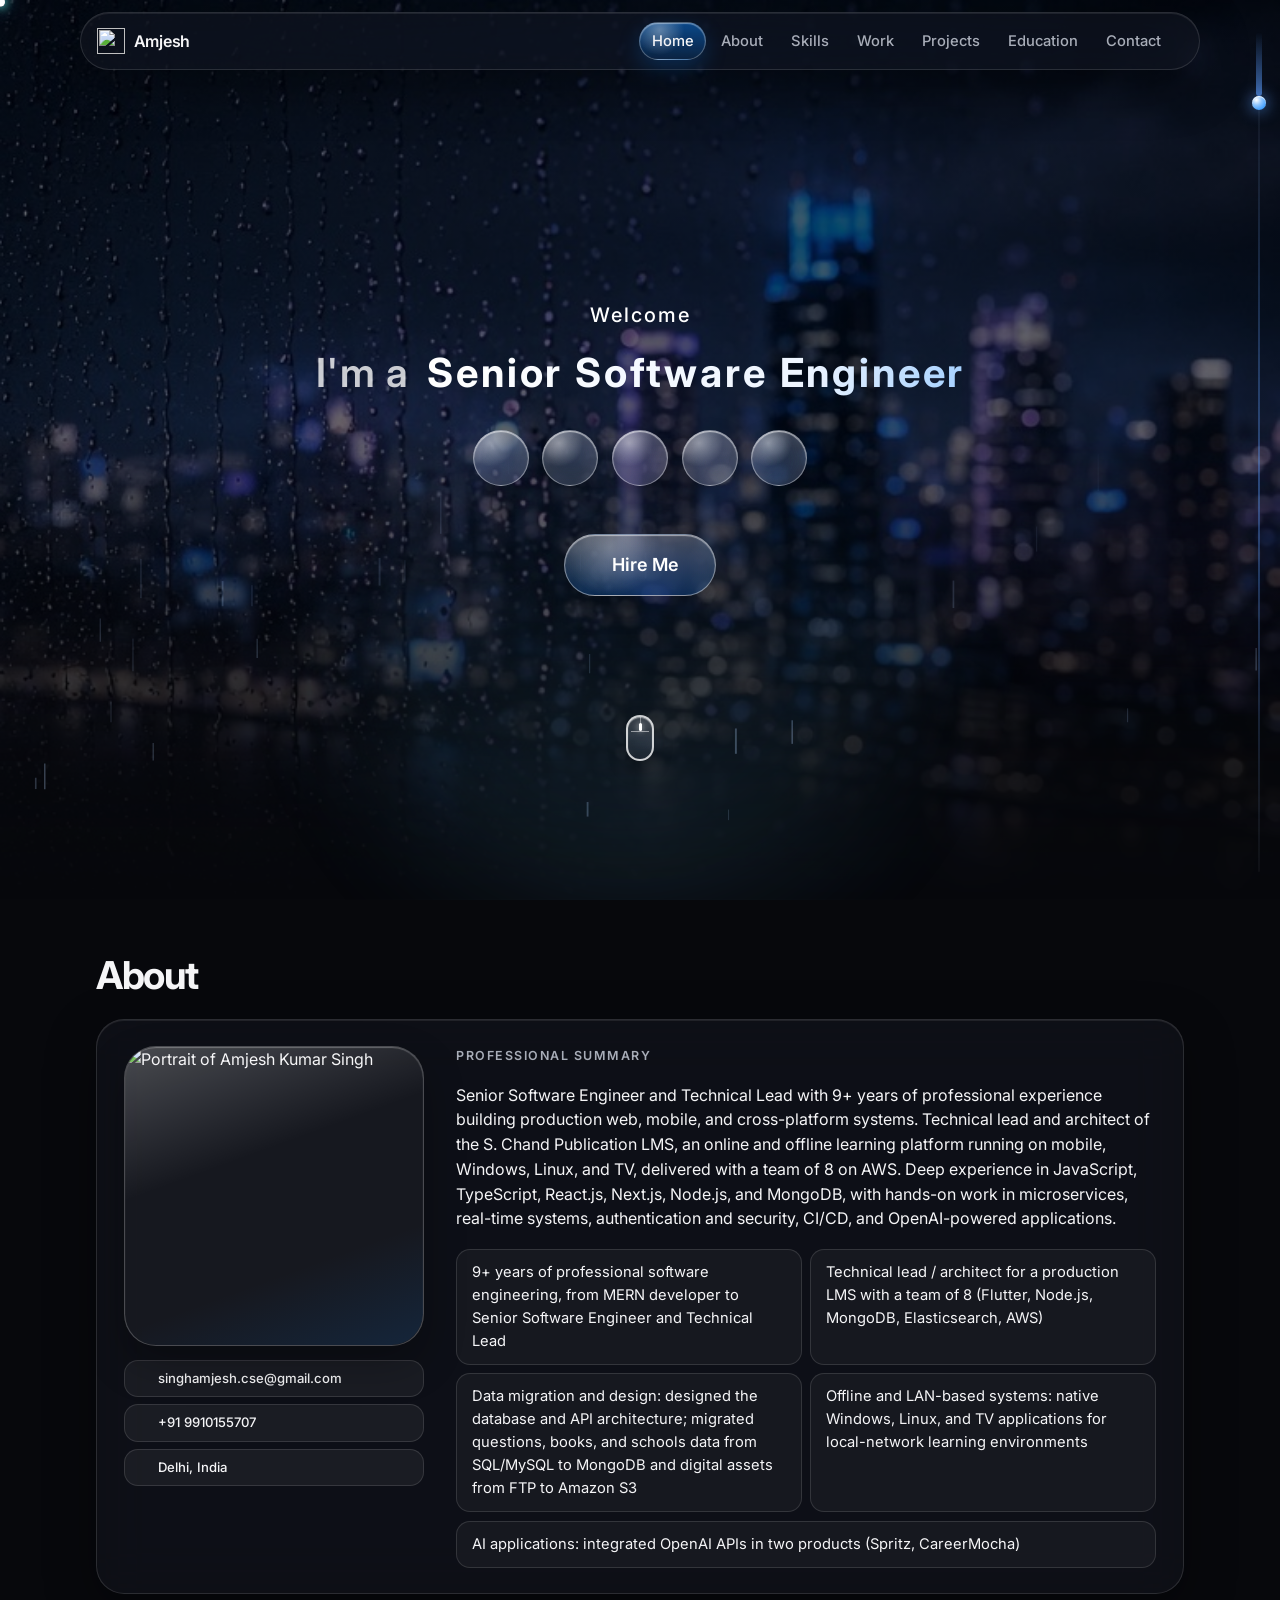
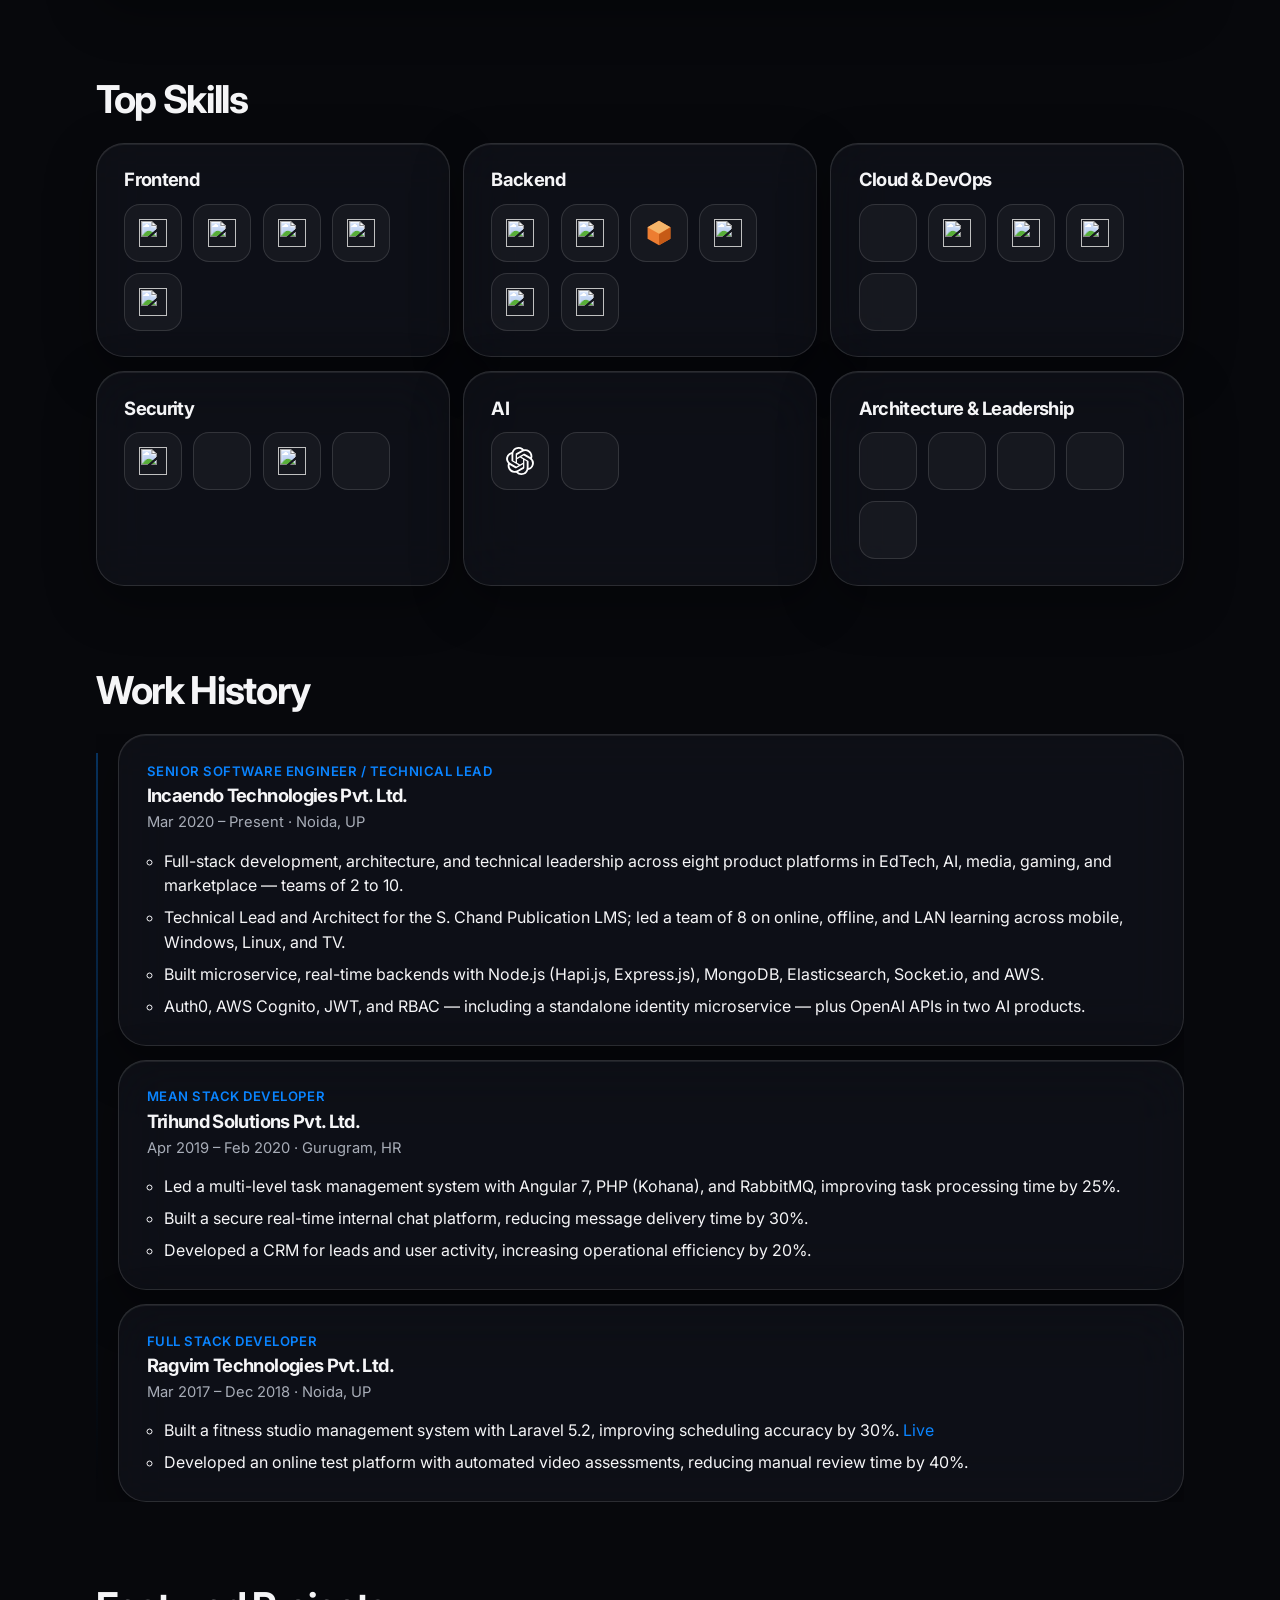
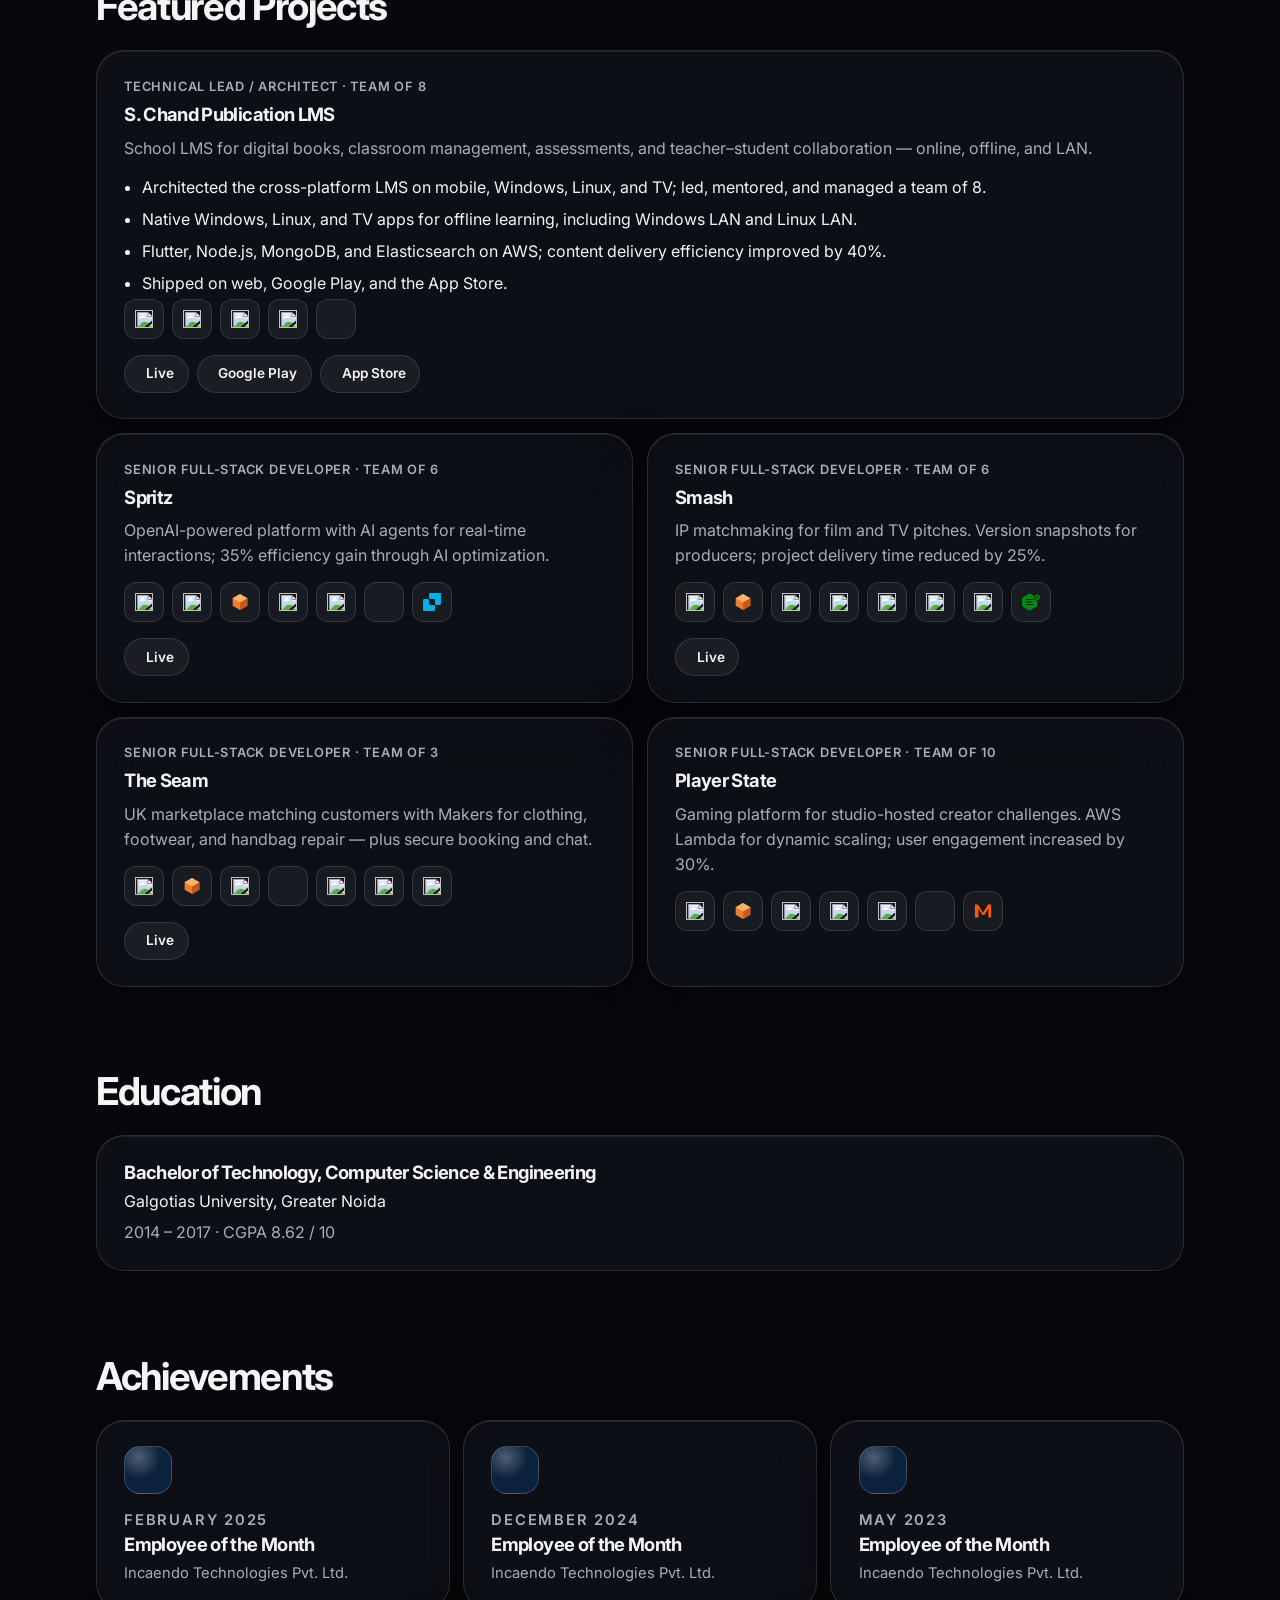
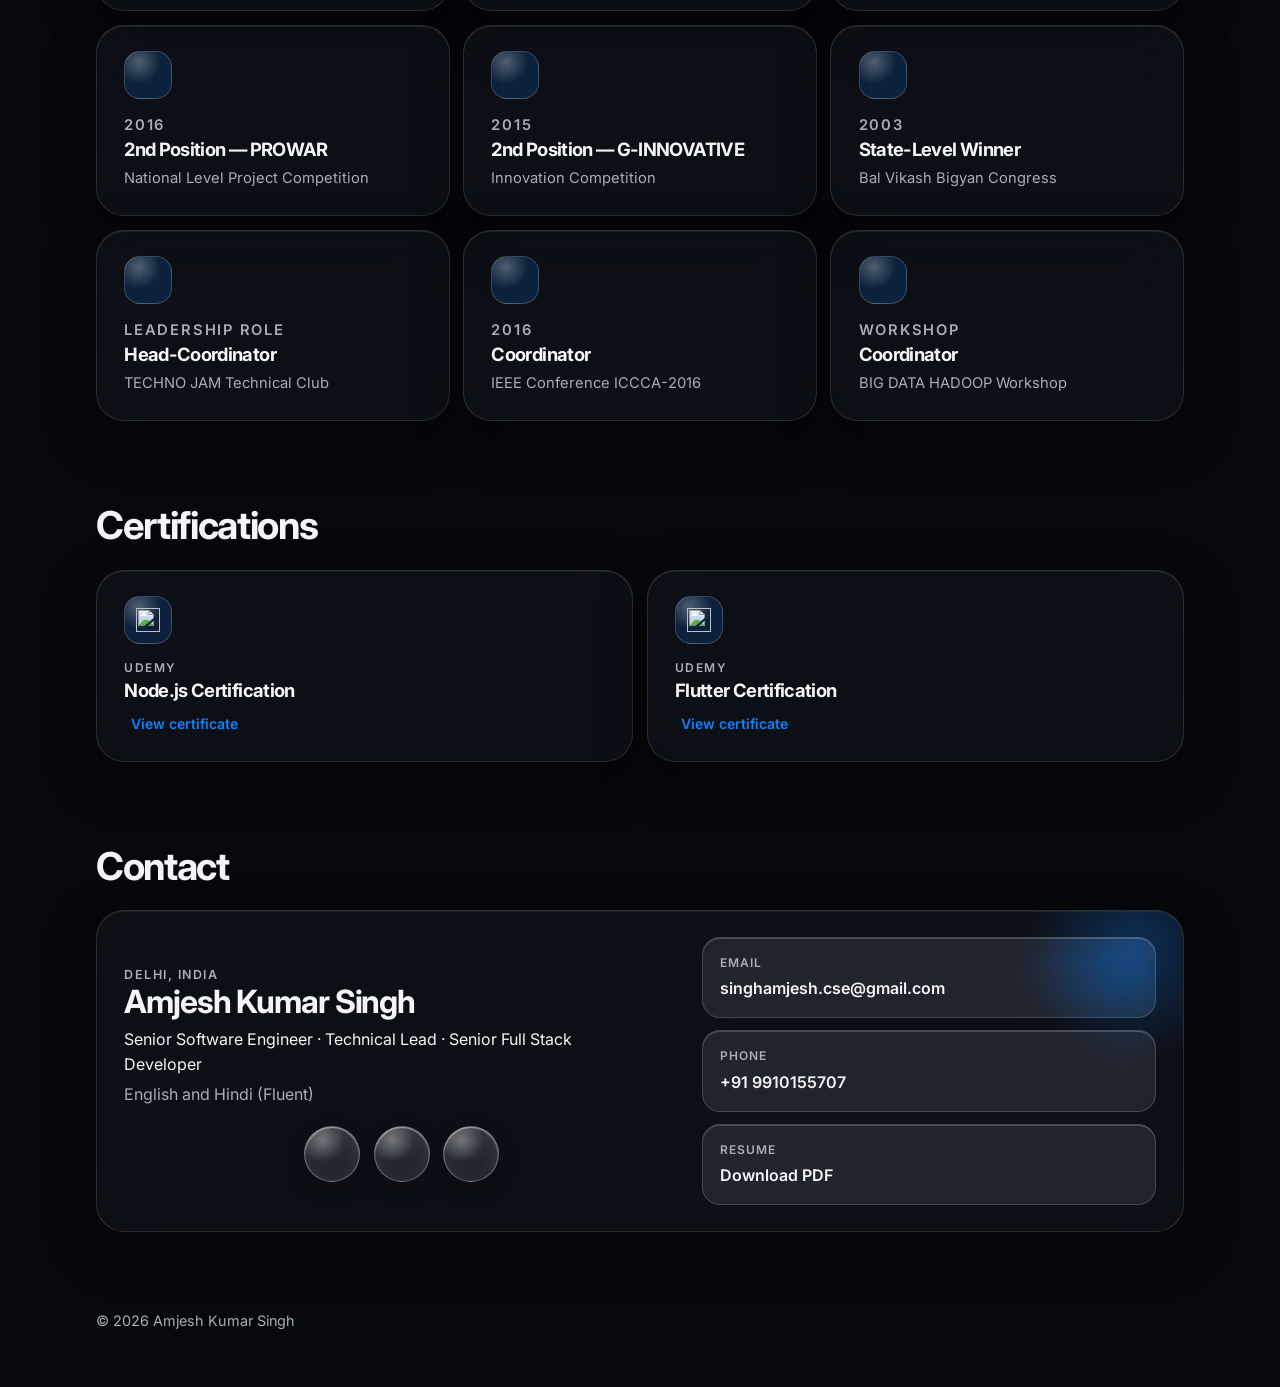
==== commit d877b59f: "fix(webapp): modify my portfolio" ====
--- a/index.html
+++ b/index.html
@@ -1,4 +1,4 @@
-<!DOCTYPE html>
+<!doctype html>
 <html lang="en">
   <head>
     <meta charset="UTF-8" />
@@ -61,7 +61,7 @@
       rel="stylesheet"
       href="assets/plugin/fontawesome-5.15.2-web/css/all.min.css"
     />
-    <link rel="stylesheet" href="assets/css/style.css" />
+    <link rel="stylesheet" href="assets/css/style.css?v=about-contact" />
 
     <script type="application/ld+json">
       {
@@ -110,12 +110,7 @@
     <header class="site-header">
       <nav class="nav glass" aria-label="Primary">
         <a class="brand" href="#top">
-          <img
-            src="assets/images/logo.png"
-            width="47"
-            height="43"
-            alt=""
-          />
+          <img src="assets/images/logo.png" width="47" height="43" alt="" />
           <span>Amjesh</span>
         </a>
         <div class="nav-menu" id="nav-menu">
@@ -156,7 +151,9 @@
         <span class="type-line">
           <span class="type-lead">I'm a</span>
           <span class="type-rotator" id="headingTyping" aria-live="polite">
-            <span class="type-sizer" aria-hidden="true">Senior Full Stack Developer</span>
+            <span class="type-sizer" aria-hidden="true"
+              >Senior Full Stack Developer</span
+            >
             <span class="type-role is-current">Senior Software Engineer</span>
             <span class="type-role">Technical Lead</span>
             <span class="type-role">Senior Full Stack Developer</span>
@@ -233,43 +230,60 @@
           <span class="scroll-wheel" aria-hidden="true"></span>
         </a>
       </div>
-      <div class="polygonSvgContainer" aria-hidden="true">
-        <svg xmlns="http://www.w3.org/2000/svg" viewBox="0 0 1440 320">
-          <path
-            fill="#07080c"
-            fill-opacity="1"
-            d="M0,224L48,213.3C96,203,192,181,288,192C384,203,480,245,576,266.7C672,288,768,288,864,261.3C960,235,1056,181,1152,170.7C1248,160,1344,192,1392,208L1440,224L1440,320L1392,320C1344,320,1248,320,1152,320C1056,320,960,320,864,320C768,320,672,320,576,320C480,320,384,320,288,320C192,320,96,320,48,320L0,320Z"
-          ></path>
-        </svg>
-      </div>
     </section>
 
     <main id="main">
-      <section class="section about-section" id="about" aria-labelledby="about-title">
+      <section
+        class="section about-section"
+        id="about"
+        aria-labelledby="about-title"
+      >
         <header class="section-head reveal is-visible">
           <h2 id="about-title">About</h2>
         </header>
         <article class="about-card glass reveal is-visible">
-          <div class="about-photo">
-            <img
-              src="assets/images/me.png"
-              width="320"
-              height="320"
-              alt="Portrait of Amjesh Kumar Singh"
-            />
+          <div class="about-aside">
+            <div class="about-photo">
+              <img
+                src="assets/images/me.png"
+                width="320"
+                height="320"
+                alt="Portrait of Amjesh Kumar Singh"
+              />
+            </div>
+            <ul class="about-contact">
+              <li>
+                <a href="mailto:singhamjesh.cse@gmail.com">
+                  <i class="fas fa-envelope" aria-hidden="true"></i>
+                  <span>singhamjesh.cse@gmail.com</span>
+                </a>
+              </li>
+              <li>
+                <a href="tel:+919910155707">
+                  <i class="fas fa-phone-alt" aria-hidden="true"></i>
+                  <span>+91 9910155707</span>
+                </a>
+              </li>
+              <li>
+                <span>
+                  <i class="fas fa-map-marker-alt" aria-hidden="true"></i>
+                  <span>Delhi, India</span>
+                </span>
+              </li>
+            </ul>
           </div>
           <div class="about-copy">
             <p class="about-kicker">Professional Summary</p>
             <p>
               Senior Software Engineer and Technical Lead with 9+ years of
               professional experience building production web, mobile, and
-              cross-platform systems. Technical lead and architect of the
-              S. Chand Publication LMS, an online and offline learning platform
+              cross-platform systems. Technical lead and architect of the S.
+              Chand Publication LMS, an online and offline learning platform
               running on mobile, Windows, Linux, and TV, delivered with a team
               of 8 on AWS. Deep experience in JavaScript, TypeScript, React.js,
-              Next.js, Node.js, and MongoDB, with hands-on work in microservices,
-              real-time systems, authentication and security, CI/CD, and
-              OpenAI-powered applications.
+              Next.js, Node.js, and MongoDB, with hands-on work in
+              microservices, real-time systems, authentication and security,
+              CI/CD, and OpenAI-powered applications.
             </p>
             <ul class="about-highlights">
               <li>
@@ -279,6 +293,11 @@
               <li>
                 Technical lead / architect for a production LMS with a team of 8
                 (Flutter, Node.js, MongoDB, Elasticsearch, AWS)
+              </li>
+              <li>
+                Data migration and design: designed the database and API
+                architecture; migrated questions, books, and schools data from
+                SQL/MySQL to MongoDB and digital assets from FTP to Amazon S3
               </li>
               <li>
                 Offline and LAN-based systems: native Windows, Linux, and TV
@@ -302,28 +321,78 @@
             <h3>Frontend</h3>
             <ul class="skill-icons">
               <li>
-                <button type="button" class="skill-icon" data-tip="JavaScript · 4/5 · 6+ years" aria-label="JavaScript, 4 of 5, 6+ years">
-                  <img src="https://cdn.simpleicons.org/javascript/F7DF1E" alt="" width="36" height="36" />
-                </button>
-              </li>
-              <li>
-                <button type="button" class="skill-icon" data-tip="TypeScript · 3.5/5 · 5+ years" aria-label="TypeScript, 3.5 of 5, 5+ years">
-                  <img src="https://cdn.simpleicons.org/typescript/3178C6" alt="" width="36" height="36" />
-                </button>
-              </li>
-              <li>
-                <button type="button" class="skill-icon" data-tip="React.js · 4/5 · 6+ years" aria-label="React.js, 4 of 5, 6+ years">
-                  <img src="https://cdn.simpleicons.org/react/61DAFB" alt="" width="36" height="36" />
-                </button>
-              </li>
-              <li>
-                <button type="button" class="skill-icon" data-tip="Next.js · 3.8/5 · 6+ years" aria-label="Next.js, 3.8 of 5, 6+ years">
-                  <img src="https://cdn.simpleicons.org/nextdotjs/FFFFFF" alt="" width="36" height="36" />
-                </button>
-              </li>
-              <li>
-                <button type="button" class="skill-icon" data-tip="Flutter · 2.5/5 · 2 years" aria-label="Flutter, 2.5 of 5, 2 years">
-                  <img src="https://cdn.simpleicons.org/flutter/02569B" alt="" width="36" height="36" />
+                <button
+                  type="button"
+                  class="skill-icon"
+                  data-tip="JavaScript · 4/5 · 6+ years"
+                  aria-label="JavaScript, 4 of 5, 6+ years"
+                >
+                  <img
+                    src="https://cdn.simpleicons.org/javascript/F7DF1E"
+                    alt=""
+                    width="36"
+                    height="36"
+                  />
+                </button>
+              </li>
+              <li>
+                <button
+                  type="button"
+                  class="skill-icon"
+                  data-tip="TypeScript · 3.5/5 · 5+ years"
+                  aria-label="TypeScript, 3.5 of 5, 5+ years"
+                >
+                  <img
+                    src="https://cdn.simpleicons.org/typescript/3178C6"
+                    alt=""
+                    width="36"
+                    height="36"
+                  />
+                </button>
+              </li>
+              <li>
+                <button
+                  type="button"
+                  class="skill-icon"
+                  data-tip="React.js · 4/5 · 6+ years"
+                  aria-label="React.js, 4 of 5, 6+ years"
+                >
+                  <img
+                    src="https://cdn.simpleicons.org/react/61DAFB"
+                    alt=""
+                    width="36"
+                    height="36"
+                  />
+                </button>
+              </li>
+              <li>
+                <button
+                  type="button"
+                  class="skill-icon"
+                  data-tip="Next.js · 3.8/5 · 6+ years"
+                  aria-label="Next.js, 3.8 of 5, 6+ years"
+                >
+                  <img
+                    src="https://cdn.simpleicons.org/nextdotjs/FFFFFF"
+                    alt=""
+                    width="36"
+                    height="36"
+                  />
+                </button>
+              </li>
+              <li>
+                <button
+                  type="button"
+                  class="skill-icon"
+                  data-tip="Flutter · 2.5/5 · 2 years"
+                  aria-label="Flutter, 2.5 of 5, 2 years"
+                >
+                  <img
+                    src="https://cdn.simpleicons.org/flutter/02569B"
+                    alt=""
+                    width="36"
+                    height="36"
+                  />
                 </button>
               </li>
             </ul>
@@ -332,33 +401,93 @@
             <h3>Backend</h3>
             <ul class="skill-icons">
               <li>
-                <button type="button" class="skill-icon" data-tip="Node.js · 4/5 · 6+ years" aria-label="Node.js, 4 of 5, 6+ years">
-                  <img src="https://cdn.simpleicons.org/nodedotjs/5FA04E" alt="" width="36" height="36" />
-                </button>
-              </li>
-              <li>
-                <button type="button" class="skill-icon" data-tip="Express.js · 3.8/5 · 6+ years" aria-label="Express.js, 3.8 of 5, 6+ years">
-                  <img src="https://cdn.simpleicons.org/express/FFFFFF" alt="" width="36" height="36" />
-                </button>
-              </li>
-              <li>
-                <button type="button" class="skill-icon" data-tip="Hapi.js · 4/5 · 6+ years" aria-label="Hapi.js, 4 of 5, 6+ years">
-                  <img src="assets/images/icons/hapi.svg" alt="" width="36" height="36" />
-                </button>
-              </li>
-              <li>
-                <button type="button" class="skill-icon" data-tip="MongoDB · 3.5/5 · 6+ years" aria-label="MongoDB, 3.5 of 5, 6+ years">
-                  <img src="https://cdn.simpleicons.org/mongodb/47A248" alt="" width="36" height="36" />
-                </button>
-              </li>
-              <li>
-                <button type="button" class="skill-icon" data-tip="Elasticsearch · 2.5/5 · 2 years" aria-label="Elasticsearch, 2.5 of 5, 2 years">
-                  <img src="https://cdn.simpleicons.org/elasticsearch/005571" alt="" width="36" height="36" />
-                </button>
-              </li>
-              <li>
-                <button type="button" class="skill-icon" data-tip="Socket.io · 3.5/5 · 4+ years" aria-label="Socket.io, 3.5 of 5, 4+ years">
-                  <img src="https://cdn.simpleicons.org/socketdotio/FFFFFF" alt="" width="36" height="36" />
+                <button
+                  type="button"
+                  class="skill-icon"
+                  data-tip="Node.js · 4/5 · 6+ years"
+                  aria-label="Node.js, 4 of 5, 6+ years"
+                >
+                  <img
+                    src="https://cdn.simpleicons.org/nodedotjs/5FA04E"
+                    alt=""
+                    width="36"
+                    height="36"
+                  />
+                </button>
+              </li>
+              <li>
+                <button
+                  type="button"
+                  class="skill-icon"
+                  data-tip="Express.js · 3.8/5 · 6+ years"
+                  aria-label="Express.js, 3.8 of 5, 6+ years"
+                >
+                  <img
+                    src="https://cdn.simpleicons.org/express/FFFFFF"
+                    alt=""
+                    width="36"
+                    height="36"
+                  />
+                </button>
+              </li>
+              <li>
+                <button
+                  type="button"
+                  class="skill-icon"
+                  data-tip="Hapi.js · 4/5 · 6+ years"
+                  aria-label="Hapi.js, 4 of 5, 6+ years"
+                >
+                  <img
+                    src="assets/images/icons/hapi.svg"
+                    alt=""
+                    width="36"
+                    height="36"
+                  />
+                </button>
+              </li>
+              <li>
+                <button
+                  type="button"
+                  class="skill-icon"
+                  data-tip="MongoDB · 3.5/5 · 6+ years"
+                  aria-label="MongoDB, 3.5 of 5, 6+ years"
+                >
+                  <img
+                    src="https://cdn.simpleicons.org/mongodb/47A248"
+                    alt=""
+                    width="36"
+                    height="36"
+                  />
+                </button>
+              </li>
+              <li>
+                <button
+                  type="button"
+                  class="skill-icon"
+                  data-tip="Elasticsearch · 2.5/5 · 2 years"
+                  aria-label="Elasticsearch, 2.5 of 5, 2 years"
+                >
+                  <img
+                    src="https://cdn.simpleicons.org/elasticsearch/005571"
+                    alt=""
+                    width="36"
+                    height="36"
+                  />
+                </button>
+              </li>
+              <li>
+                <button
+                  type="button"
+                  class="skill-icon"
+                  data-tip="Socket.io · 3.5/5 · 4+ years"
+                  aria-label="Socket.io, 3.5 of 5, 4+ years"
+                >
+                  <img
+                    src="https://cdn.simpleicons.org/socketdotio/FFFFFF"
+                    alt=""
+                    width="36"
+                    height="36"
+                  />
                 </button>
               </li>
             </ul>
@@ -367,27 +496,67 @@
             <h3>Cloud &amp; DevOps</h3>
             <ul class="skill-icons">
               <li>
-                <button type="button" class="skill-icon" data-tip="AWS · 3.5/5 · 5+ years" aria-label="AWS, 3.5 of 5, 5+ years">
+                <button
+                  type="button"
+                  class="skill-icon"
+                  data-tip="AWS · 3.5/5 · 5+ years"
+                  aria-label="AWS, 3.5 of 5, 5+ years"
+                >
                   <i class="fab fa-aws" aria-hidden="true"></i>
                 </button>
               </li>
               <li>
-                <button type="button" class="skill-icon" data-tip="Docker · 2.5/5 · 2.5+ years" aria-label="Docker, 2.5 of 5, 2.5+ years">
-                  <img src="https://cdn.simpleicons.org/docker/2496ED" alt="" width="36" height="36" />
-                </button>
-              </li>
-              <li>
-                <button type="button" class="skill-icon" data-tip="Terraform · 2.5/5 · 2.5+ years" aria-label="Terraform, 2.5 of 5, 2.5+ years">
-                  <img src="https://cdn.simpleicons.org/terraform/844FBA" alt="" width="36" height="36" />
-                </button>
-              </li>
-              <li>
-                <button type="button" class="skill-icon" data-tip="CircleCI · 2.5/5 · 2.5+ years" aria-label="CircleCI, 2.5 of 5, 2.5+ years">
-                  <img src="https://cdn.simpleicons.org/circleci/FFFFFF" alt="" width="36" height="36" />
-                </button>
-              </li>
-              <li>
-                <button type="button" class="skill-icon" data-tip="CI/CD" aria-label="CI/CD">
+                <button
+                  type="button"
+                  class="skill-icon"
+                  data-tip="Docker · 2.5/5 · 2.5+ years"
+                  aria-label="Docker, 2.5 of 5, 2.5+ years"
+                >
+                  <img
+                    src="https://cdn.simpleicons.org/docker/2496ED"
+                    alt=""
+                    width="36"
+                    height="36"
+                  />
+                </button>
+              </li>
+              <li>
+                <button
+                  type="button"
+                  class="skill-icon"
+                  data-tip="Terraform · 2.5/5 · 2.5+ years"
+                  aria-label="Terraform, 2.5 of 5, 2.5+ years"
+                >
+                  <img
+                    src="https://cdn.simpleicons.org/terraform/844FBA"
+                    alt=""
+                    width="36"
+                    height="36"
+                  />
+                </button>
+              </li>
+              <li>
+                <button
+                  type="button"
+                  class="skill-icon"
+                  data-tip="CircleCI · 2.5/5 · 2.5+ years"
+                  aria-label="CircleCI, 2.5 of 5, 2.5+ years"
+                >
+                  <img
+                    src="https://cdn.simpleicons.org/circleci/FFFFFF"
+                    alt=""
+                    width="36"
+                    height="36"
+                  />
+                </button>
+              </li>
+              <li>
+                <button
+                  type="button"
+                  class="skill-icon"
+                  data-tip="CI/CD"
+                  aria-label="CI/CD"
+                >
                   <i class="fas fa-sync-alt" aria-hidden="true"></i>
                 </button>
               </li>
@@ -397,22 +566,52 @@
             <h3>Security</h3>
             <ul class="skill-icons">
               <li>
-                <button type="button" class="skill-icon" data-tip="Auth0 · 3.5/5 · 6+ years" aria-label="Auth0, 3.5 of 5, 6+ years">
-                  <img src="https://cdn.simpleicons.org/auth0/EB5424" alt="" width="36" height="36" />
-                </button>
-              </li>
-              <li>
-                <button type="button" class="skill-icon" data-tip="AWS Cognito · 3.5/5 · 6+ years" aria-label="AWS Cognito, 3.5 of 5, 6+ years">
+                <button
+                  type="button"
+                  class="skill-icon"
+                  data-tip="Auth0 · 3.5/5 · 6+ years"
+                  aria-label="Auth0, 3.5 of 5, 6+ years"
+                >
+                  <img
+                    src="https://cdn.simpleicons.org/auth0/EB5424"
+                    alt=""
+                    width="36"
+                    height="36"
+                  />
+                </button>
+              </li>
+              <li>
+                <button
+                  type="button"
+                  class="skill-icon"
+                  data-tip="AWS Cognito · 3.5/5 · 6+ years"
+                  aria-label="AWS Cognito, 3.5 of 5, 6+ years"
+                >
                   <i class="fab fa-aws" aria-hidden="true"></i>
                 </button>
               </li>
               <li>
-                <button type="button" class="skill-icon" data-tip="JWT" aria-label="JWT">
-                  <img src="https://cdn.simpleicons.org/jsonwebtokens/FFFFFF" alt="" width="36" height="36" />
-                </button>
-              </li>
-              <li>
-                <button type="button" class="skill-icon" data-tip="RBAC" aria-label="Role-based access control">
+                <button
+                  type="button"
+                  class="skill-icon"
+                  data-tip="JWT"
+                  aria-label="JWT"
+                >
+                  <img
+                    src="https://cdn.simpleicons.org/jsonwebtokens/FFFFFF"
+                    alt=""
+                    width="36"
+                    height="36"
+                  />
+                </button>
+              </li>
+              <li>
+                <button
+                  type="button"
+                  class="skill-icon"
+                  data-tip="RBAC"
+                  aria-label="Role-based access control"
+                >
                   <i class="fas fa-user-shield" aria-hidden="true"></i>
                 </button>
               </li>
@@ -422,12 +621,27 @@
             <h3>AI</h3>
             <ul class="skill-icons">
               <li>
-                <button type="button" class="skill-icon" data-tip="OpenAI APIs" aria-label="OpenAI APIs">
-                  <img src="assets/images/icons/openai.svg" alt="" width="36" height="36" />
-                </button>
-              </li>
-              <li>
-                <button type="button" class="skill-icon" data-tip="AI-powered applications" aria-label="AI-powered applications">
+                <button
+                  type="button"
+                  class="skill-icon"
+                  data-tip="OpenAI APIs"
+                  aria-label="OpenAI APIs"
+                >
+                  <img
+                    src="assets/images/icons/openai.svg"
+                    alt=""
+                    width="36"
+                    height="36"
+                  />
+                </button>
+              </li>
+              <li>
+                <button
+                  type="button"
+                  class="skill-icon"
+                  data-tip="AI-powered applications"
+                  aria-label="AI-powered applications"
+                >
                   <i class="fas fa-brain" aria-hidden="true"></i>
                 </button>
               </li>
@@ -437,27 +651,52 @@
             <h3>Architecture &amp; Leadership</h3>
             <ul class="skill-icons">
               <li>
-                <button type="button" class="skill-icon" data-tip="System design" aria-label="System design">
+                <button
+                  type="button"
+                  class="skill-icon"
+                  data-tip="System design"
+                  aria-label="System design"
+                >
                   <i class="fas fa-project-diagram" aria-hidden="true"></i>
                 </button>
               </li>
               <li>
-                <button type="button" class="skill-icon" data-tip="Microservices" aria-label="Microservices">
+                <button
+                  type="button"
+                  class="skill-icon"
+                  data-tip="Microservices"
+                  aria-label="Microservices"
+                >
                   <i class="fas fa-cubes" aria-hidden="true"></i>
                 </button>
               </li>
               <li>
-                <button type="button" class="skill-icon" data-tip="Technical leadership" aria-label="Technical leadership">
+                <button
+                  type="button"
+                  class="skill-icon"
+                  data-tip="Technical leadership"
+                  aria-label="Technical leadership"
+                >
                   <i class="fas fa-user-tie" aria-hidden="true"></i>
                 </button>
               </li>
               <li>
-                <button type="button" class="skill-icon" data-tip="Mentoring" aria-label="Mentoring">
+                <button
+                  type="button"
+                  class="skill-icon"
+                  data-tip="Mentoring"
+                  aria-label="Mentoring"
+                >
                   <i class="fas fa-chalkboard-teacher" aria-hidden="true"></i>
                 </button>
               </li>
               <li>
-                <button type="button" class="skill-icon" data-tip="Agile" aria-label="Agile">
+                <button
+                  type="button"
+                  class="skill-icon"
+                  data-tip="Agile"
+                  aria-label="Agile"
+                >
                   <i class="fas fa-redo" aria-hidden="true"></i>
                 </button>
               </li>
@@ -560,9 +799,7 @@
 
         <article class="project project-featured glass reveal tilt">
           <div class="project-body">
-            <p class="project-kicker">
-              Technical Lead / Architect · Team of 8
-            </p>
+            <p class="project-kicker">Technical Lead / Architect · Team of 8</p>
             <h3>S. Chand Publication LMS</h3>
             <p class="project-summary">
               School LMS for digital books, classroom management, assessments,
@@ -584,30 +821,69 @@
               <li>Shipped on web, Google Play, and the App Store.</li>
             </ul>
             <ul class="stack-icons" aria-label="Tech stack">
-              <li><span class="stack-icon" data-tip="Flutter"><img src="https://cdn.simpleicons.org/flutter/02569B" alt="" width="20" height="20" /></span></li>
-              <li><span class="stack-icon" data-tip="Node.js"><img src="https://cdn.simpleicons.org/nodedotjs/5FA04E" alt="" width="20" height="20" /></span></li>
-              <li><span class="stack-icon" data-tip="MongoDB"><img src="https://cdn.simpleicons.org/mongodb/47A248" alt="" width="20" height="20" /></span></li>
-              <li><span class="stack-icon" data-tip="Elasticsearch"><img src="https://cdn.simpleicons.org/elasticsearch/005571" alt="" width="20" height="20" /></span></li>
-              <li><span class="stack-icon" data-tip="AWS"><i class="fab fa-aws" aria-hidden="true"></i></span></li>
+              <li>
+                <span class="stack-icon" data-tip="Flutter"
+                  ><img
+                    src="https://cdn.simpleicons.org/flutter/02569B"
+                    alt=""
+                    width="20"
+                    height="20"
+                /></span>
+              </li>
+              <li>
+                <span class="stack-icon" data-tip="Node.js"
+                  ><img
+                    src="https://cdn.simpleicons.org/nodedotjs/5FA04E"
+                    alt=""
+                    width="20"
+                    height="20"
+                /></span>
+              </li>
+              <li>
+                <span class="stack-icon" data-tip="MongoDB"
+                  ><img
+                    src="https://cdn.simpleicons.org/mongodb/47A248"
+                    alt=""
+                    width="20"
+                    height="20"
+                /></span>
+              </li>
+              <li>
+                <span class="stack-icon" data-tip="Elasticsearch"
+                  ><img
+                    src="https://cdn.simpleicons.org/elasticsearch/005571"
+                    alt=""
+                    width="20"
+                    height="20"
+                /></span>
+              </li>
+              <li>
+                <span class="stack-icon" data-tip="AWS"
+                  ><i class="fab fa-aws" aria-hidden="true"></i
+                ></span>
+              </li>
             </ul>
             <div class="project-links">
               <a
                 href="https://schandprism.com/"
                 target="_blank"
                 rel="noopener noreferrer"
-                ><i class="fas fa-external-link-alt" aria-hidden="true"></i> Live</a
+                ><i class="fas fa-external-link-alt" aria-hidden="true"></i>
+                Live</a
               >
               <a
                 href="https://play.google.com/store/apps/details?id=com.schand.lms_app&amp;pcampaignid=web_share&amp;pli=1"
                 target="_blank"
                 rel="noopener noreferrer"
-                ><i class="fab fa-google-play" aria-hidden="true"></i> Google Play</a
+                ><i class="fab fa-google-play" aria-hidden="true"></i> Google
+                Play</a
               >
               <a
                 href="https://apps.apple.com/in/app/s-chand-prism/id6793434736"
                 target="_blank"
                 rel="noopener noreferrer"
-                ><i class="fab fa-app-store-ios" aria-hidden="true"></i> App Store</a
+                ><i class="fab fa-app-store-ios" aria-hidden="true"></i> App
+                Store</a
               >
             </div>
           </div>
@@ -624,20 +900,73 @@
               35% efficiency gain through AI optimization.
             </p>
             <ul class="stack-icons" aria-label="Tech stack">
-              <li><span class="stack-icon" data-tip="TypeScript"><img src="https://cdn.simpleicons.org/typescript/3178C6" alt="" width="20" height="20" /></span></li>
-              <li><span class="stack-icon" data-tip="Next.js"><img src="https://cdn.simpleicons.org/nextdotjs/FFFFFF" alt="" width="20" height="20" /></span></li>
-              <li><span class="stack-icon" data-tip="Hapi.js"><img src="assets/images/icons/hapi.svg" alt="" width="20" height="20" /></span></li>
-              <li><span class="stack-icon" data-tip="Python"><img src="https://cdn.simpleicons.org/python/3776AB" alt="" width="20" height="20" /></span></li>
-              <li><span class="stack-icon" data-tip="FastAPI"><img src="https://cdn.simpleicons.org/fastapi/009688" alt="" width="20" height="20" /></span></li>
-              <li><span class="stack-icon" data-tip="AWS SQS"><i class="fab fa-aws" aria-hidden="true"></i></span></li>
-              <li><span class="stack-icon" data-tip="SendGrid"><img src="assets/images/icons/sendgrid.svg" alt="" width="20" height="20" /></span></li>
+              <li>
+                <span class="stack-icon" data-tip="TypeScript"
+                  ><img
+                    src="https://cdn.simpleicons.org/typescript/3178C6"
+                    alt=""
+                    width="20"
+                    height="20"
+                /></span>
+              </li>
+              <li>
+                <span class="stack-icon" data-tip="Next.js"
+                  ><img
+                    src="https://cdn.simpleicons.org/nextdotjs/FFFFFF"
+                    alt=""
+                    width="20"
+                    height="20"
+                /></span>
+              </li>
+              <li>
+                <span class="stack-icon" data-tip="Hapi.js"
+                  ><img
+                    src="assets/images/icons/hapi.svg"
+                    alt=""
+                    width="20"
+                    height="20"
+                /></span>
+              </li>
+              <li>
+                <span class="stack-icon" data-tip="Python"
+                  ><img
+                    src="https://cdn.simpleicons.org/python/3776AB"
+                    alt=""
+                    width="20"
+                    height="20"
+                /></span>
+              </li>
+              <li>
+                <span class="stack-icon" data-tip="FastAPI"
+                  ><img
+                    src="https://cdn.simpleicons.org/fastapi/009688"
+                    alt=""
+                    width="20"
+                    height="20"
+                /></span>
+              </li>
+              <li>
+                <span class="stack-icon" data-tip="AWS SQS"
+                  ><i class="fab fa-aws" aria-hidden="true"></i
+                ></span>
+              </li>
+              <li>
+                <span class="stack-icon" data-tip="SendGrid"
+                  ><img
+                    src="assets/images/icons/sendgrid.svg"
+                    alt=""
+                    width="20"
+                    height="20"
+                /></span>
+              </li>
             </ul>
             <div class="project-links">
               <a
                 href="https://spritz.activate.bar/"
                 target="_blank"
                 rel="noopener noreferrer"
-                ><i class="fas fa-external-link-alt" aria-hidden="true"></i> Live</a
+                ><i class="fas fa-external-link-alt" aria-hidden="true"></i>
+                Live</a
               >
             </div>
           </article>
@@ -652,21 +981,86 @@
               producers; project delivery time reduced by 25%.
             </p>
             <ul class="stack-icons" aria-label="Tech stack">
-              <li><span class="stack-icon" data-tip="Next.js"><img src="https://cdn.simpleicons.org/nextdotjs/FFFFFF" alt="" width="20" height="20" /></span></li>
-              <li><span class="stack-icon" data-tip="Hapi.js"><img src="assets/images/icons/hapi.svg" alt="" width="20" height="20" /></span></li>
-              <li><span class="stack-icon" data-tip="MongoDB"><img src="https://cdn.simpleicons.org/mongodb/47A248" alt="" width="20" height="20" /></span></li>
-              <li><span class="stack-icon" data-tip="Socket.io"><img src="https://cdn.simpleicons.org/socketdotio/FFFFFF" alt="" width="20" height="20" /></span></li>
-              <li><span class="stack-icon" data-tip="CircleCI"><img src="https://cdn.simpleicons.org/circleci/FFFFFF" alt="" width="20" height="20" /></span></li>
-              <li><span class="stack-icon" data-tip="Auth0"><img src="https://cdn.simpleicons.org/auth0/EB5424" alt="" width="20" height="20" /></span></li>
-              <li><span class="stack-icon" data-tip="Stripe"><img src="https://cdn.simpleicons.org/stripe/635BFF" alt="" width="20" height="20" /></span></li>
-              <li><span class="stack-icon" data-tip="CKEditor5"><img src="assets/images/icons/ckeditor4.svg" alt="" width="20" height="20" /></span></li>
+              <li>
+                <span class="stack-icon" data-tip="Next.js"
+                  ><img
+                    src="https://cdn.simpleicons.org/nextdotjs/FFFFFF"
+                    alt=""
+                    width="20"
+                    height="20"
+                /></span>
+              </li>
+              <li>
+                <span class="stack-icon" data-tip="Hapi.js"
+                  ><img
+                    src="assets/images/icons/hapi.svg"
+                    alt=""
+                    width="20"
+                    height="20"
+                /></span>
+              </li>
+              <li>
+                <span class="stack-icon" data-tip="MongoDB"
+                  ><img
+                    src="https://cdn.simpleicons.org/mongodb/47A248"
+                    alt=""
+                    width="20"
+                    height="20"
+                /></span>
+              </li>
+              <li>
+                <span class="stack-icon" data-tip="Socket.io"
+                  ><img
+                    src="https://cdn.simpleicons.org/socketdotio/FFFFFF"
+                    alt=""
+                    width="20"
+                    height="20"
+                /></span>
+              </li>
+              <li>
+                <span class="stack-icon" data-tip="CircleCI"
+                  ><img
+                    src="https://cdn.simpleicons.org/circleci/FFFFFF"
+                    alt=""
+                    width="20"
+                    height="20"
+                /></span>
+              </li>
+              <li>
+                <span class="stack-icon" data-tip="Auth0"
+                  ><img
+                    src="https://cdn.simpleicons.org/auth0/EB5424"
+                    alt=""
+                    width="20"
+                    height="20"
+                /></span>
+              </li>
+              <li>
+                <span class="stack-icon" data-tip="Stripe"
+                  ><img
+                    src="https://cdn.simpleicons.org/stripe/635BFF"
+                    alt=""
+                    width="20"
+                    height="20"
+                /></span>
+              </li>
+              <li>
+                <span class="stack-icon" data-tip="CKEditor5"
+                  ><img
+                    src="assets/images/icons/ckeditor4.svg"
+                    alt=""
+                    width="20"
+                    height="20"
+                /></span>
+              </li>
             </ul>
             <div class="project-links">
               <a
                 href="https://mysmash.media/"
                 target="_blank"
                 rel="noopener noreferrer"
-                ><i class="fas fa-external-link-alt" aria-hidden="true"></i> Live</a
+                ><i class="fas fa-external-link-alt" aria-hidden="true"></i>
+                Live</a
               >
             </div>
           </article>
@@ -681,20 +1075,73 @@
               footwear, and handbag repair — plus secure booking and chat.
             </p>
             <ul class="stack-icons" aria-label="Tech stack">
-              <li><span class="stack-icon" data-tip="Next.js"><img src="https://cdn.simpleicons.org/nextdotjs/FFFFFF" alt="" width="20" height="20" /></span></li>
-              <li><span class="stack-icon" data-tip="Hapi.js"><img src="assets/images/icons/hapi.svg" alt="" width="20" height="20" /></span></li>
-              <li><span class="stack-icon" data-tip="MongoDB"><img src="https://cdn.simpleicons.org/mongodb/47A248" alt="" width="20" height="20" /></span></li>
-              <li><span class="stack-icon" data-tip="AWS Lambda"><i class="fab fa-aws" aria-hidden="true"></i></span></li>
-              <li><span class="stack-icon" data-tip="Socket.io"><img src="https://cdn.simpleicons.org/socketdotio/FFFFFF" alt="" width="20" height="20" /></span></li>
-              <li><span class="stack-icon" data-tip="CircleCI"><img src="https://cdn.simpleicons.org/circleci/FFFFFF" alt="" width="20" height="20" /></span></li>
-              <li><span class="stack-icon" data-tip="Auth0"><img src="https://cdn.simpleicons.org/auth0/EB5424" alt="" width="20" height="20" /></span></li>
+              <li>
+                <span class="stack-icon" data-tip="Next.js"
+                  ><img
+                    src="https://cdn.simpleicons.org/nextdotjs/FFFFFF"
+                    alt=""
+                    width="20"
+                    height="20"
+                /></span>
+              </li>
+              <li>
+                <span class="stack-icon" data-tip="Hapi.js"
+                  ><img
+                    src="assets/images/icons/hapi.svg"
+                    alt=""
+                    width="20"
+                    height="20"
+                /></span>
+              </li>
+              <li>
+                <span class="stack-icon" data-tip="MongoDB"
+                  ><img
+                    src="https://cdn.simpleicons.org/mongodb/47A248"
+                    alt=""
+                    width="20"
+                    height="20"
+                /></span>
+              </li>
+              <li>
+                <span class="stack-icon" data-tip="AWS Lambda"
+                  ><i class="fab fa-aws" aria-hidden="true"></i
+                ></span>
+              </li>
+              <li>
+                <span class="stack-icon" data-tip="Socket.io"
+                  ><img
+                    src="https://cdn.simpleicons.org/socketdotio/FFFFFF"
+                    alt=""
+                    width="20"
+                    height="20"
+                /></span>
+              </li>
+              <li>
+                <span class="stack-icon" data-tip="CircleCI"
+                  ><img
+                    src="https://cdn.simpleicons.org/circleci/FFFFFF"
+                    alt=""
+                    width="20"
+                    height="20"
+                /></span>
+              </li>
+              <li>
+                <span class="stack-icon" data-tip="Auth0"
+                  ><img
+                    src="https://cdn.simpleicons.org/auth0/EB5424"
+                    alt=""
+                    width="20"
+                    height="20"
+                /></span>
+              </li>
             </ul>
             <div class="project-links">
               <a
                 href="https://www.theseam.uk/"
                 target="_blank"
                 rel="noopener noreferrer"
-                ><i class="fas fa-external-link-alt" aria-hidden="true"></i> Live</a
+                ><i class="fas fa-external-link-alt" aria-hidden="true"></i>
+                Live</a
               >
             </div>
           </article>
@@ -709,13 +1156,65 @@
               for dynamic scaling; user engagement increased by 30%.
             </p>
             <ul class="stack-icons" aria-label="Tech stack">
-              <li><span class="stack-icon" data-tip="Next.js"><img src="https://cdn.simpleicons.org/nextdotjs/FFFFFF" alt="" width="20" height="20" /></span></li>
-              <li><span class="stack-icon" data-tip="Hapi.js"><img src="assets/images/icons/hapi.svg" alt="" width="20" height="20" /></span></li>
-              <li><span class="stack-icon" data-tip="MongoDB"><img src="https://cdn.simpleicons.org/mongodb/47A248" alt="" width="20" height="20" /></span></li>
-              <li><span class="stack-icon" data-tip="Elasticsearch"><img src="https://cdn.simpleicons.org/elasticsearch/005571" alt="" width="20" height="20" /></span></li>
-              <li><span class="stack-icon" data-tip="Socket.io"><img src="https://cdn.simpleicons.org/socketdotio/FFFFFF" alt="" width="20" height="20" /></span></li>
-              <li><span class="stack-icon" data-tip="AWS SQS"><i class="fab fa-aws" aria-hidden="true"></i></span></li>
-              <li><span class="stack-icon" data-tip="Mux"><img src="assets/images/icons/mux.svg" alt="" width="20" height="20" /></span></li>
+              <li>
+                <span class="stack-icon" data-tip="Next.js"
+                  ><img
+                    src="https://cdn.simpleicons.org/nextdotjs/FFFFFF"
+                    alt=""
+                    width="20"
+                    height="20"
+                /></span>
+              </li>
+              <li>
+                <span class="stack-icon" data-tip="Hapi.js"
+                  ><img
+                    src="assets/images/icons/hapi.svg"
+                    alt=""
+                    width="20"
+                    height="20"
+                /></span>
+              </li>
+              <li>
+                <span class="stack-icon" data-tip="MongoDB"
+                  ><img
+                    src="https://cdn.simpleicons.org/mongodb/47A248"
+                    alt=""
+                    width="20"
+                    height="20"
+                /></span>
+              </li>
+              <li>
+                <span class="stack-icon" data-tip="Elasticsearch"
+                  ><img
+                    src="https://cdn.simpleicons.org/elasticsearch/005571"
+                    alt=""
+                    width="20"
+                    height="20"
+                /></span>
+              </li>
+              <li>
+                <span class="stack-icon" data-tip="Socket.io"
+                  ><img
+                    src="https://cdn.simpleicons.org/socketdotio/FFFFFF"
+                    alt=""
+                    width="20"
+                    height="20"
+                /></span>
+              </li>
+              <li>
+                <span class="stack-icon" data-tip="AWS SQS"
+                  ><i class="fab fa-aws" aria-hidden="true"></i
+                ></span>
+              </li>
+              <li>
+                <span class="stack-icon" data-tip="Mux"
+                  ><img
+                    src="assets/images/icons/mux.svg"
+                    alt=""
+                    width="20"
+                    height="20"
+                /></span>
+              </li>
             </ul>
           </article>
         </div>
@@ -732,61 +1231,113 @@
         </article>
       </section>
 
-      <section class="section" id="achievements" aria-labelledby="achievements-title">
+      <section
+        class="section"
+        id="achievements"
+        aria-labelledby="achievements-title"
+      >
         <header class="section-head reveal">
           <h2 id="achievements-title">Achievements</h2>
         </header>
         <div class="achieve-grid">
-          <article class="achieve-card glass reveal tilt" style="--delay: 0.04s">
-            <span class="achieve-icon" aria-hidden="true"><i class="fas fa-award"></i></span>
-            <p class="achieve-kicker"><time datetime="2025-02">February 2025</time></p>
+          <article
+            class="achieve-card glass reveal tilt"
+            style="--delay: 0.04s"
+          >
+            <span class="achieve-icon" aria-hidden="true"
+              ><i class="fas fa-award"></i
+            ></span>
+            <p class="achieve-kicker">
+              <time datetime="2025-02">February 2025</time>
+            </p>
             <h3>Employee of the Month</h3>
             <p>Incaendo Technologies Pvt. Ltd.</p>
           </article>
-          <article class="achieve-card glass reveal tilt" style="--delay: 0.08s">
-            <span class="achieve-icon" aria-hidden="true"><i class="fas fa-award"></i></span>
-            <p class="achieve-kicker"><time datetime="2024-12">December 2024</time></p>
+          <article
+            class="achieve-card glass reveal tilt"
+            style="--delay: 0.08s"
+          >
+            <span class="achieve-icon" aria-hidden="true"
+              ><i class="fas fa-award"></i
+            ></span>
+            <p class="achieve-kicker">
+              <time datetime="2024-12">December 2024</time>
+            </p>
             <h3>Employee of the Month</h3>
             <p>Incaendo Technologies Pvt. Ltd.</p>
           </article>
-          <article class="achieve-card glass reveal tilt" style="--delay: 0.12s">
-            <span class="achieve-icon" aria-hidden="true"><i class="fas fa-award"></i></span>
-            <p class="achieve-kicker"><time datetime="2023-05">May 2023</time></p>
+          <article
+            class="achieve-card glass reveal tilt"
+            style="--delay: 0.12s"
+          >
+            <span class="achieve-icon" aria-hidden="true"
+              ><i class="fas fa-award"></i
+            ></span>
+            <p class="achieve-kicker">
+              <time datetime="2023-05">May 2023</time>
+            </p>
             <h3>Employee of the Month</h3>
             <p>Incaendo Technologies Pvt. Ltd.</p>
           </article>
-          <article class="achieve-card glass reveal tilt" style="--delay: 0.16s">
-            <span class="achieve-icon" aria-hidden="true"><i class="fas fa-trophy"></i></span>
+          <article
+            class="achieve-card glass reveal tilt"
+            style="--delay: 0.16s"
+          >
+            <span class="achieve-icon" aria-hidden="true"
+              ><i class="fas fa-trophy"></i
+            ></span>
             <p class="achieve-kicker"><time datetime="2016">2016</time></p>
             <h3>2nd Position — PROWAR</h3>
             <p>National Level Project Competition</p>
           </article>
           <article class="achieve-card glass reveal tilt" style="--delay: 0.2s">
-            <span class="achieve-icon" aria-hidden="true"><i class="fas fa-lightbulb"></i></span>
+            <span class="achieve-icon" aria-hidden="true"
+              ><i class="fas fa-lightbulb"></i
+            ></span>
             <p class="achieve-kicker"><time datetime="2015">2015</time></p>
             <h3>2nd Position — G-INNOVATIVE</h3>
             <p>Innovation Competition</p>
           </article>
-          <article class="achieve-card glass reveal tilt" style="--delay: 0.24s">
-            <span class="achieve-icon" aria-hidden="true"><i class="fas fa-medal"></i></span>
+          <article
+            class="achieve-card glass reveal tilt"
+            style="--delay: 0.24s"
+          >
+            <span class="achieve-icon" aria-hidden="true"
+              ><i class="fas fa-medal"></i
+            ></span>
             <p class="achieve-kicker"><time datetime="2003">2003</time></p>
             <h3>State-Level Winner</h3>
             <p>Bal Vikash Bigyan Congress</p>
           </article>
-          <article class="achieve-card glass reveal tilt" style="--delay: 0.28s">
-            <span class="achieve-icon" aria-hidden="true"><i class="fas fa-users"></i></span>
+          <article
+            class="achieve-card glass reveal tilt"
+            style="--delay: 0.28s"
+          >
+            <span class="achieve-icon" aria-hidden="true"
+              ><i class="fas fa-users"></i
+            ></span>
             <p class="achieve-kicker">Leadership Role</p>
             <h3>Head-Coordinator</h3>
             <p>TECHNO JAM Technical Club</p>
           </article>
-          <article class="achieve-card glass reveal tilt" style="--delay: 0.32s">
-            <span class="achieve-icon" aria-hidden="true"><i class="fas fa-microphone"></i></span>
+          <article
+            class="achieve-card glass reveal tilt"
+            style="--delay: 0.32s"
+          >
+            <span class="achieve-icon" aria-hidden="true"
+              ><i class="fas fa-microphone"></i
+            ></span>
             <p class="achieve-kicker"><time datetime="2016">2016</time></p>
             <h3>Coordinator</h3>
             <p>IEEE Conference ICCCA-2016</p>
           </article>
-          <article class="achieve-card glass reveal tilt" style="--delay: 0.36s">
-            <span class="achieve-icon" aria-hidden="true"><i class="fas fa-database"></i></span>
+          <article
+            class="achieve-card glass reveal tilt"
+            style="--delay: 0.36s"
+          >
+            <span class="achieve-icon" aria-hidden="true"
+              ><i class="fas fa-database"></i
+            ></span>
             <p class="achieve-kicker">Workshop</p>
             <h3>Coordinator</h3>
             <p>BIG DATA HADOOP Workshop</p>
@@ -810,11 +1361,19 @@
             rel="noopener noreferrer"
           >
             <span class="cert-icon" aria-hidden="true">
-              <img src="https://cdn.simpleicons.org/nodedotjs/5FA04E" alt="" width="36" height="36" />
+              <img
+                src="https://cdn.simpleicons.org/nodedotjs/5FA04E"
+                alt=""
+                width="36"
+                height="36"
+              />
             </span>
             <span class="cert-kicker">Udemy</span>
             <h3>Node.js Certification</h3>
-            <span class="cert-cta"><i class="fas fa-award" aria-hidden="true"></i> View certificate</span>
+            <span class="cert-cta"
+              ><i class="fas fa-award" aria-hidden="true"></i> View
+              certificate</span
+            >
           </a>
           <a
             class="cert-card glass reveal tilt"
@@ -823,11 +1382,19 @@
             rel="noopener noreferrer"
           >
             <span class="cert-icon" aria-hidden="true">
-              <img src="https://cdn.simpleicons.org/flutter/02569B" alt="" width="36" height="36" />
+              <img
+                src="https://cdn.simpleicons.org/flutter/02569B"
+                alt=""
+                width="36"
+                height="36"
+              />
             </span>
             <span class="cert-kicker">Udemy</span>
             <h3>Flutter Certification</h3>
-            <span class="cert-cta"><i class="fas fa-award" aria-hidden="true"></i> View certificate</span>
+            <span class="cert-cta"
+              ><i class="fas fa-award" aria-hidden="true"></i> View
+              certificate</span
+            >
           </a>
         </div>
       </section>
@@ -847,13 +1414,37 @@
             <p class="muted">English and Hindi (Fluent)</p>
             <ul class="contact-me contact-socials">
               <li class="social-media">
-                <a class="linkedIn" target="_blank" rel="noopener noreferrer" href="https://www.linkedin.com/in/singhamjesh/" title="LinkedIn" aria-label="LinkedIn"><i class="fab fa-linkedin-in"></i></a>
+                <a
+                  class="linkedIn"
+                  target="_blank"
+                  rel="noopener noreferrer"
+                  href="https://www.linkedin.com/in/singhamjesh/"
+                  title="LinkedIn"
+                  aria-label="LinkedIn"
+                  ><i class="fab fa-linkedin-in"></i
+                ></a>
               </li>
               <li class="social-media">
-                <a class="github" target="_blank" rel="noopener noreferrer" href="https://github.com/singhamjesh" title="GitHub" aria-label="GitHub"><i class="fab fa-github"></i></a>
+                <a
+                  class="github"
+                  target="_blank"
+                  rel="noopener noreferrer"
+                  href="https://github.com/singhamjesh"
+                  title="GitHub"
+                  aria-label="GitHub"
+                  ><i class="fab fa-github"></i
+                ></a>
               </li>
               <li class="social-media">
-                <a class="npm" target="_blank" rel="noopener noreferrer" href="https://www.npmjs.com/~amjesh" title="npm" aria-label="npm"><i class="fab fa-npm"></i></a>
+                <a
+                  class="npm"
+                  target="_blank"
+                  rel="noopener noreferrer"
+                  href="https://www.npmjs.com/~amjesh"
+                  title="npm"
+                  aria-label="npm"
+                  ><i class="fab fa-npm"></i
+                ></a>
               </li>
             </ul>
           </div>
@@ -879,6 +1470,6 @@
       <p>© <span id="year"></span> Amjesh Kumar Singh</p>
     </footer>
 
-    <script src="assets/js/script.js" defer></script>
+    <script src="assets/js/script.js?v=about-contact" defer></script>
   </body>
 </html>
--- a/assets/css/style.css
+++ b/assets/css/style.css
@@ -1,6 +1,7 @@
 :root {
-  --font: Inter, "SF Pro Text", "SF Pro Display", -apple-system, BlinkMacSystemFont,
-    "Segoe UI", sans-serif;
+  --font:
+    Inter, 'SF Pro Text', 'SF Pro Display', -apple-system, BlinkMacSystemFont,
+    'Segoe UI', sans-serif;
   --bg: #07080c;
   --bg-deep: #0b0d14;
   --text: #f5f5f7;
@@ -11,8 +12,8 @@
   --glass-strong: rgba(28, 30, 40, 0.72);
   --glass-border: rgba(255, 255, 255, 0.12);
   --hairline: rgba(255, 255, 255, 0.1);
-  --shadow: 0 16px 50px rgba(0, 0, 0, 0.35),
-    inset 0 1px 0 rgba(255, 255, 255, 0.08);
+  --shadow:
+    0 16px 50px rgba(0, 0, 0, 0.35), inset 0 1px 0 rgba(255, 255, 255, 0.08);
   --blob-a: rgba(64, 110, 230, 0.28);
   --blob-b: rgba(140, 90, 220, 0.22);
   --blob-c: rgba(80, 160, 200, 0.16);
@@ -98,11 +99,13 @@
   z-index: 400;
   background: linear-gradient(90deg, #5b9dff, #a78bfa, #67e8f9);
   box-shadow: 0 0 12px rgba(103, 232, 249, 0.35);
-  transition: height 0.2s ease, filter 0.2s ease;
+  transition:
+    height 0.2s ease,
+    filter 0.2s ease;
 }
 
 .scroll-progress::after {
-  content: "";
+  content: '';
   position: absolute;
   right: -5px;
   top: 50%;
@@ -111,7 +114,9 @@
   transform: translateY(-50%);
   border-radius: 50%;
   background: #fff;
-  box-shadow: 0 0 10px #67e8f9, 0 0 18px #5b9dff;
+  box-shadow:
+    0 0 10px #67e8f9,
+    0 0 18px #5b9dff;
 }
 
 body.is-boosting .scroll-progress {
@@ -161,20 +166,30 @@
   height: 14px;
   margin-left: -7px;
   border-radius: 50%;
-  background: radial-gradient(circle at 32% 28%, #fff 0%, #8ec5ff 38%, #0a84ff 100%);
-  box-shadow: 0 0 16px rgba(91, 157, 255, 0.85),
+  background: radial-gradient(
+    circle at 32% 28%,
+    #fff 0%,
+    #8ec5ff 38%,
+    #0a84ff 100%
+  );
+  box-shadow:
+    0 0 16px rgba(91, 157, 255, 0.85),
     inset 0 1px 1px rgba(255, 255, 255, 0.85);
   transform: translate3d(0, var(--orb-y, 0px), 0);
   will-change: transform;
 }
 
 .scroll-orb::after {
-  content: "";
+  content: '';
   position: absolute;
   left: 4px;
   width: 6px;
   border-radius: 999px;
-  background: linear-gradient(var(--trail-dir, 180deg), rgba(91, 157, 255, 0.75), transparent);
+  background: linear-gradient(
+    var(--trail-dir, 180deg),
+    rgba(91, 157, 255, 0.75),
+    transparent
+  );
   top: var(--trail-top, 12px);
   height: var(--trail, 10px);
   opacity: 0.85;
@@ -209,7 +224,11 @@
   inset: 0;
   z-index: -1;
   overflow: hidden;
-  background: radial-gradient(1200px 600px at 10% -10%, var(--bg-deep), var(--bg));
+  background: radial-gradient(
+    1200px 600px at 10% -10%,
+    var(--bg-deep),
+    var(--bg)
+  );
 }
 
 .blob {
@@ -322,17 +341,23 @@
   pointer-events: none;
   border-radius: 999px;
   background:
-    radial-gradient(circle at 30% 20%, rgba(255, 255, 255, 0.34), transparent 46%),
+    radial-gradient(
+      circle at 30% 20%,
+      rgba(255, 255, 255, 0.34),
+      transparent 46%
+    ),
     linear-gradient(180deg, rgba(10, 132, 255, 0.48), rgba(10, 132, 255, 0.16));
   border: 1px solid rgba(255, 255, 255, 0.28);
-  box-shadow: inset 0 1px 1px rgba(255, 255, 255, 0.4),
+  box-shadow:
+    inset 0 1px 1px rgba(255, 255, 255, 0.4),
     0 8px 22px rgba(10, 132, 255, 0.22);
   opacity: 0;
 }
 
 .nav-liquid.is-ready {
   opacity: 1;
-  transition: left 0.48s cubic-bezier(0.22, 1, 0.36, 1),
+  transition:
+    left 0.48s cubic-bezier(0.22, 1, 0.36, 1),
     top 0.48s cubic-bezier(0.22, 1, 0.36, 1),
     width 0.48s cubic-bezier(0.22, 1, 0.36, 1),
     height 0.48s cubic-bezier(0.22, 1, 0.36, 1),
@@ -344,7 +369,7 @@
 }
 
 .nav-liquid::before {
-  content: "";
+  content: '';
   position: absolute;
   inset: 0;
   border-radius: inherit;
@@ -445,9 +470,36 @@
   padding: 0;
   box-sizing: border-box;
   color: #fff;
-  background: url("../images/home_bg.jpg") no-repeat center;
+  background: none;
+  margin-bottom: -2rem;
+}
+
+.home::before {
+  content: '';
+  position: absolute;
+  inset: 0;
+  z-index: 0;
+  pointer-events: none;
+  background:
+    linear-gradient(rgba(0, 0, 0, 0.58), rgba(0, 0, 0, 0.58)),
+    url('../images/home_bg.jpg') no-repeat center 42%;
   background-size: cover;
-  box-shadow: inset 0 0 0 2000px rgba(0, 0, 0, 0.62);
+  -webkit-mask-image: linear-gradient(
+    180deg,
+    #000 0%,
+    #000 48%,
+    rgba(0, 0, 0, 0.65) 68%,
+    rgba(0, 0, 0, 0.22) 86%,
+    transparent 100%
+  );
+  mask-image: linear-gradient(
+    180deg,
+    #000 0%,
+    #000 48%,
+    rgba(0, 0, 0, 0.65) 68%,
+    rgba(0, 0, 0, 0.22) 86%,
+    transparent 100%
+  );
 }
 
 .home-overlay {
@@ -561,7 +613,8 @@
   visibility: visible;
   transform: none;
   pointer-events: auto;
-  animation: type-enter 0.75s cubic-bezier(0.22, 1, 0.36, 1) both,
+  animation:
+    type-enter 0.75s cubic-bezier(0.22, 1, 0.36, 1) both,
     type-sheen 4.8s ease-in-out 0.75s infinite;
 }
 
@@ -574,10 +627,19 @@
 
 .social-head ul.contact-me li.social-media a {
   background:
-    radial-gradient(circle at 30% 22%, rgba(255, 255, 255, 0.42), transparent 42%),
-    linear-gradient(180deg, rgba(255, 255, 255, 0.22), rgba(255, 255, 255, 0.08));
+    radial-gradient(
+      circle at 30% 22%,
+      rgba(255, 255, 255, 0.42),
+      transparent 42%
+    ),
+    linear-gradient(
+      180deg,
+      rgba(255, 255, 255, 0.22),
+      rgba(255, 255, 255, 0.08)
+    );
   border-color: rgba(255, 255, 255, 0.42);
-  box-shadow: inset 0 1px 1px rgba(255, 255, 255, 0.62),
+  box-shadow:
+    inset 0 1px 1px rgba(255, 255, 255, 0.62),
     inset 0 -10px 18px rgba(255, 255, 255, 0.08),
     0 10px 24px rgba(0, 0, 0, 0.22);
 }
@@ -607,17 +669,29 @@
   height: 56px;
   border-radius: 50%;
   background:
-    radial-gradient(circle at 32% 24%, rgba(255, 255, 255, 0.34), transparent 40%),
-    linear-gradient(180deg, rgba(255, 255, 255, 0.16), rgba(255, 255, 255, 0.05));
+    radial-gradient(
+      circle at 32% 24%,
+      rgba(255, 255, 255, 0.34),
+      transparent 40%
+    ),
+    linear-gradient(
+      180deg,
+      rgba(255, 255, 255, 0.16),
+      rgba(255, 255, 255, 0.05)
+    );
   backdrop-filter: blur(22px) saturate(190%);
   -webkit-backdrop-filter: blur(22px) saturate(190%);
   border: 1px solid rgba(255, 255, 255, 0.32);
-  box-shadow: inset 0 1px 1px rgba(255, 255, 255, 0.5),
+  box-shadow:
+    inset 0 1px 1px rgba(255, 255, 255, 0.5),
     inset 0 -8px 14px rgba(255, 255, 255, 0.06),
     0 8px 20px rgba(0, 0, 0, 0.22);
   text-decoration: none;
-  transition: transform 0.35s cubic-bezier(0.22, 1, 0.36, 1),
-    background 0.35s ease, box-shadow 0.35s ease, border-color 0.35s ease;
+  transition:
+    transform 0.35s cubic-bezier(0.22, 1, 0.36, 1),
+    background 0.35s ease,
+    box-shadow 0.35s ease,
+    border-color 0.35s ease;
   position: relative;
   overflow: visible;
 }
@@ -625,40 +699,64 @@
 ul.contact-me li.social-media a.linkedIn:hover,
 ul.contact-me li.social-media a.linkedIn:focus-visible {
   background:
-    radial-gradient(circle at 32% 24%, rgba(255, 255, 255, 0.4), transparent 42%),
+    radial-gradient(
+      circle at 32% 24%,
+      rgba(255, 255, 255, 0.4),
+      transparent 42%
+    ),
     linear-gradient(180deg, rgba(10, 132, 255, 0.5), rgba(0, 119, 181, 0.28));
 }
 
 ul.contact-me li.social-media a.twitter:hover,
 ul.contact-me li.social-media a.twitter:focus-visible {
   background:
-    radial-gradient(circle at 32% 24%, rgba(255, 255, 255, 0.4), transparent 42%),
+    radial-gradient(
+      circle at 32% 24%,
+      rgba(255, 255, 255, 0.4),
+      transparent 42%
+    ),
     linear-gradient(180deg, rgba(29, 161, 242, 0.5), rgba(29, 161, 242, 0.22));
 }
 
 ul.contact-me li.social-media a.github:hover,
 ul.contact-me li.social-media a.github:focus-visible {
   background:
-    radial-gradient(circle at 32% 24%, rgba(255, 255, 255, 0.5), transparent 42%),
-    linear-gradient(180deg, rgba(255, 255, 255, 0.28), rgba(255, 255, 255, 0.08));
+    radial-gradient(
+      circle at 32% 24%,
+      rgba(255, 255, 255, 0.5),
+      transparent 42%
+    ),
+    linear-gradient(
+      180deg,
+      rgba(255, 255, 255, 0.28),
+      rgba(255, 255, 255, 0.08)
+    );
 }
 
 ul.contact-me li.social-media a.stackoverflow:hover,
 ul.contact-me li.social-media a.stackoverflow:focus-visible {
   background:
-    radial-gradient(circle at 32% 24%, rgba(255, 255, 255, 0.4), transparent 42%),
+    radial-gradient(
+      circle at 32% 24%,
+      rgba(255, 255, 255, 0.4),
+      transparent 42%
+    ),
     linear-gradient(180deg, rgba(244, 128, 36, 0.52), rgba(244, 128, 36, 0.22));
 }
 
 ul.contact-me li.social-media a.npm:hover,
 ul.contact-me li.social-media a.npm:focus-visible {
   background:
-    radial-gradient(circle at 32% 24%, rgba(255, 255, 255, 0.4), transparent 42%),
+    radial-gradient(
+      circle at 32% 24%,
+      rgba(255, 255, 255, 0.4),
+      transparent 42%
+    ),
     linear-gradient(180deg, rgba(203, 56, 55, 0.52), rgba(203, 56, 55, 0.22));
 }
 
 ul.contact-me li.social-media a::before {
-  content: "";
+  content: '';
   position: absolute;
   inset: 0;
   border-radius: inherit;
@@ -672,14 +770,17 @@
   background-position: 130% 0;
   pointer-events: none;
   opacity: 0.7;
-  transition: background-position 0.7s cubic-bezier(0.22, 1, 0.36, 1),
+  transition:
+    background-position 0.7s cubic-bezier(0.22, 1, 0.36, 1),
     opacity 0.3s ease;
 }
 
 ul.contact-me li.social-media a i {
   font-size: 20px;
   color: #f5f5f7;
-  transition: transform 0.35s ease, color 0.35s ease;
+  transition:
+    transform 0.35s ease,
+    color 0.35s ease;
   position: relative;
   z-index: 1;
 }
@@ -688,7 +789,8 @@
 ul.contact-me li.social-media a:focus-visible {
   transform: translateY(-5px) scale(1.08);
   border-color: rgba(255, 255, 255, 0.62);
-  box-shadow: inset 0 1px 1px rgba(255, 255, 255, 0.75),
+  box-shadow:
+    inset 0 1px 1px rgba(255, 255, 255, 0.75),
     inset 0 -10px 18px rgba(255, 255, 255, 0.1),
     0 16px 32px rgba(0, 0, 0, 0.3);
   text-decoration: none;
@@ -740,7 +842,11 @@
   gap: 0.65rem;
   border: 1px solid rgba(255, 255, 255, 0.42);
   background:
-    radial-gradient(circle at 30% 20%, rgba(255, 255, 255, 0.28), transparent 42%),
+    radial-gradient(
+      circle at 30% 20%,
+      rgba(255, 255, 255, 0.28),
+      transparent 42%
+    ),
     linear-gradient(180deg, rgba(255, 255, 255, 0.22), rgba(10, 132, 255, 0.18));
   backdrop-filter: blur(22px) saturate(190%);
   -webkit-backdrop-filter: blur(22px) saturate(190%);
@@ -753,15 +859,19 @@
   position: relative;
   overflow: hidden;
   isolation: isolate;
-  transition: transform 0.35s cubic-bezier(0.22, 1, 0.36, 1),
-    background 0.35s ease, box-shadow 0.35s ease, border-color 0.35s ease;
-  box-shadow: inset 0 1px 1px rgba(255, 255, 255, 0.5),
+  transition:
+    transform 0.35s cubic-bezier(0.22, 1, 0.36, 1),
+    background 0.35s ease,
+    box-shadow 0.35s ease,
+    border-color 0.35s ease;
+  box-shadow:
+    inset 0 1px 1px rgba(255, 255, 255, 0.5),
     0 10px 28px rgba(0, 0, 0, 0.22);
   animation: hire-glow 2.8s ease-in-out infinite;
 }
 
 .cvDownloadBtn a::before {
-  content: "";
+  content: '';
   position: absolute;
   inset: 0;
   border-radius: inherit;
@@ -791,12 +901,17 @@
 .cvDownloadBtn a:hover,
 .cvDownloadBtn a:focus-visible {
   background:
-    radial-gradient(circle at 30% 20%, rgba(255, 255, 255, 0.38), transparent 42%),
+    radial-gradient(
+      circle at 30% 20%,
+      rgba(255, 255, 255, 0.38),
+      transparent 42%
+    ),
     linear-gradient(180deg, rgba(10, 132, 255, 0.55), rgba(10, 132, 255, 0.22));
   border-color: rgba(255, 255, 255, 0.7);
   transform: translateY(-4px) scale(1.05);
   text-decoration: none;
-  box-shadow: inset 0 1px 1px rgba(255, 255, 255, 0.7),
+  box-shadow:
+    inset 0 1px 1px rgba(255, 255, 255, 0.7),
     0 18px 40px rgba(10, 132, 255, 0.35);
   animation: none;
 }
@@ -820,11 +935,15 @@
   border-radius: 14px;
   z-index: 3;
   border: 2px solid rgba(255, 255, 255, 0.78);
-  background:
-    linear-gradient(180deg, rgba(255, 255, 255, 0.16), rgba(255, 255, 255, 0.05));
+  background: linear-gradient(
+    180deg,
+    rgba(255, 255, 255, 0.16),
+    rgba(255, 255, 255, 0.05)
+  );
   backdrop-filter: blur(14px) saturate(160%);
   -webkit-backdrop-filter: blur(14px) saturate(160%);
-  box-shadow: inset 0 1px 1px rgba(255, 255, 255, 0.45),
+  box-shadow:
+    inset 0 1px 1px rgba(255, 255, 255, 0.45),
     0 8px 18px rgba(0, 0, 0, 0.28);
   overflow: hidden;
   text-decoration: none;
@@ -837,7 +956,7 @@
 }
 
 .scrollDown a::before {
-  content: "";
+  content: '';
   position: absolute;
   top: 14px;
   left: 3px;
@@ -848,7 +967,7 @@
 }
 
 .scrollDown a::after {
-  content: "";
+  content: '';
   position: absolute;
   top: 0;
   left: 50%;
@@ -870,15 +989,6 @@
   background: #fff;
   box-shadow: 0 0 6px rgba(255, 255, 255, 0.8);
   animation: scroll-wheel 1.6s cubic-bezier(0.22, 1, 0.36, 1) infinite;
-}
-
-.polygonSvgContainer {
-  position: absolute;
-  bottom: -1px;
-  left: 0;
-  width: 100%;
-  z-index: 2;
-  pointer-events: none;
 }
 
 .eyebrow {
@@ -927,7 +1037,10 @@
   font-weight: 600;
   font-size: 0.92rem;
   text-decoration: none;
-  transition: transform 0.2s ease, background 0.2s ease, box-shadow 0.2s ease;
+  transition:
+    transform 0.2s ease,
+    background 0.2s ease,
+    box-shadow 0.2s ease;
 }
 
 .btn:hover {
@@ -942,7 +1055,7 @@
 }
 
 .about-section {
-  padding-top: 0.35rem;
+  padding-top: 2.4rem;
   position: relative;
   z-index: 3;
 }
@@ -953,6 +1066,13 @@
   padding: 1.3rem;
   border-radius: var(--radius);
   align-items: start;
+}
+
+.about-aside {
+  display: grid;
+  gap: 0.9rem;
+  justify-items: center;
+  align-content: start;
 }
 
 .about-photo {
@@ -964,12 +1084,13 @@
   isolation: isolate;
   background: rgba(255, 255, 255, 0.04);
   border: 1px solid rgba(255, 255, 255, 0.22);
-  box-shadow: inset 0 1px 1px rgba(255, 255, 255, 0.28),
+  box-shadow:
+    inset 0 1px 1px rgba(255, 255, 255, 0.28),
     0 18px 40px rgba(0, 0, 0, 0.28);
 }
 
 .about-photo::after {
-  content: "";
+  content: '';
   position: absolute;
   inset: 0;
   border-radius: inherit;
@@ -990,6 +1111,52 @@
   object-position: center top;
 }
 
+.about-contact {
+  list-style: none;
+  margin: 0;
+  padding: 0;
+  width: min(100%, 260px);
+  display: grid;
+  gap: 0.45rem;
+}
+
+.about-contact li {
+  list-style: none;
+  margin: 0;
+  padding: 0;
+}
+
+.about-contact a,
+.about-contact > li > span {
+  display: flex;
+  align-items: flex-start;
+  gap: 0.55rem;
+  padding: 0.55rem 0.7rem;
+  border-radius: 14px;
+  background: rgba(255, 255, 255, 0.055);
+  border: 1px solid var(--glass-border);
+  color: var(--text);
+  font-size: 0.82rem;
+  font-weight: 500;
+  line-height: 1.35;
+  text-decoration: none;
+  overflow-wrap: anywhere;
+}
+
+.about-contact a:hover,
+.about-contact a:focus-visible {
+  text-decoration: none;
+  border-color: rgba(255, 255, 255, 0.28);
+  background: rgba(10, 132, 255, 0.14);
+}
+
+.about-contact i {
+  color: var(--accent);
+  width: 0.95em;
+  margin-top: 0.15em;
+  flex: 0 0 auto;
+}
+
 .about-kicker {
   margin: 0 0 0.7rem;
   font-size: 0.78rem;
@@ -1024,7 +1191,7 @@
 }
 
 .section.about-section {
-  padding-top: 0.35rem;
+  padding-top: 2.4rem;
 }
 
 #about,
@@ -1060,7 +1227,9 @@
 .timeline-item {
   padding: 1.25rem 1.3rem;
   border-radius: var(--radius);
-  transition: transform 0.25s ease, box-shadow 0.25s ease;
+  transition:
+    transform 0.25s ease,
+    box-shadow 0.25s ease;
 }
 
 .skill-card:hover,
@@ -1069,7 +1238,8 @@
 .cert-card:hover,
 .achieve-card:hover,
 .timeline-item:hover {
-  box-shadow: 0 16px 40px rgba(0, 0, 0, 0.35),
+  box-shadow:
+    0 16px 40px rgba(0, 0, 0, 0.35),
     inset 0 1px 0 rgba(255, 255, 255, 0.1);
 }
 
@@ -1128,7 +1298,9 @@
   font-weight: 600;
   opacity: 0;
   pointer-events: none;
-  transition: opacity 0.2s ease, transform 0.2s ease;
+  transition:
+    opacity 0.2s ease,
+    transform 0.2s ease;
   z-index: 5;
   white-space: normal;
   text-align: center;
@@ -1205,7 +1377,9 @@
   font-weight: 600;
   opacity: 0;
   pointer-events: none;
-  transition: opacity 0.2s ease, transform 0.2s ease;
+  transition:
+    opacity 0.2s ease,
+    transform 0.2s ease;
   z-index: 5;
   white-space: normal;
   text-align: center;
@@ -1234,14 +1408,18 @@
 }
 
 .contact-panel::before {
-  content: "";
+  content: '';
   position: absolute;
   width: 220px;
   height: 220px;
   right: -60px;
   top: -70px;
   border-radius: 50%;
-  background: radial-gradient(circle, rgba(10, 132, 255, 0.28), transparent 70%);
+  background: radial-gradient(
+    circle,
+    rgba(10, 132, 255, 0.28),
+    transparent 70%
+  );
   pointer-events: none;
 }
 
@@ -1288,7 +1466,10 @@
   box-shadow: inset 0 1px 0 rgba(255, 255, 255, 0.2);
   color: inherit;
   text-decoration: none;
-  transition: transform 0.25s ease, background 0.25s ease, border-color 0.25s ease;
+  transition:
+    transform 0.25s ease,
+    background 0.25s ease,
+    border-color 0.25s ease;
 }
 
 .contact-tile:hover {
@@ -1323,7 +1504,7 @@
 }
 
 .timeline::before {
-  content: "";
+  content: '';
   position: absolute;
   left: 1.15rem;
   top: 1.2rem;
@@ -1439,7 +1620,11 @@
   place-items: center;
   margin-bottom: 0.9rem;
   background:
-    radial-gradient(circle at 30% 22%, rgba(255, 255, 255, 0.28), transparent 46%),
+    radial-gradient(
+      circle at 30% 22%,
+      rgba(255, 255, 255, 0.28),
+      transparent 46%
+    ),
     rgba(10, 132, 255, 0.16);
   border: 1px solid rgba(255, 255, 255, 0.18);
   color: #fff;
@@ -1550,7 +1735,9 @@
 .reveal.is-visible {
   opacity: 1;
   transform: none;
-  transition: opacity 0.7s ease, transform 0.7s ease;
+  transition:
+    opacity 0.7s ease,
+    transform 0.7s ease;
   transition-delay: var(--delay, 0s);
 }
 
@@ -1570,9 +1757,21 @@
     margin: 0;
   }
 
+  .about-aside {
+    justify-items: stretch;
+  }
+
+  .about-contact {
+    width: 100%;
+  }
+
   .about-highlights {
     grid-column: 1 / -1;
     grid-template-columns: 1fr 1fr;
+  }
+
+  .about-highlights li:last-child {
+    grid-column: 1 / -1;
   }
 
   .skill-grid,
@@ -1761,7 +1960,7 @@
   }
 
   .section.about-section {
-    padding-top: 0.2rem;
+    padding-top: 1.8rem;
   }
 
   .about-card,
@@ -1890,11 +2089,13 @@
 @keyframes hire-glow {
   0%,
   100% {
-    box-shadow: inset 0 1px 1px rgba(255, 255, 255, 0.5),
+    box-shadow:
+      inset 0 1px 1px rgba(255, 255, 255, 0.5),
       0 10px 28px rgba(0, 0, 0, 0.22);
   }
   50% {
-    box-shadow: inset 0 1px 1px rgba(255, 255, 255, 0.7),
+    box-shadow:
+      inset 0 1px 1px rgba(255, 255, 255, 0.7),
       0 14px 36px rgba(10, 132, 255, 0.38);
   }
 }
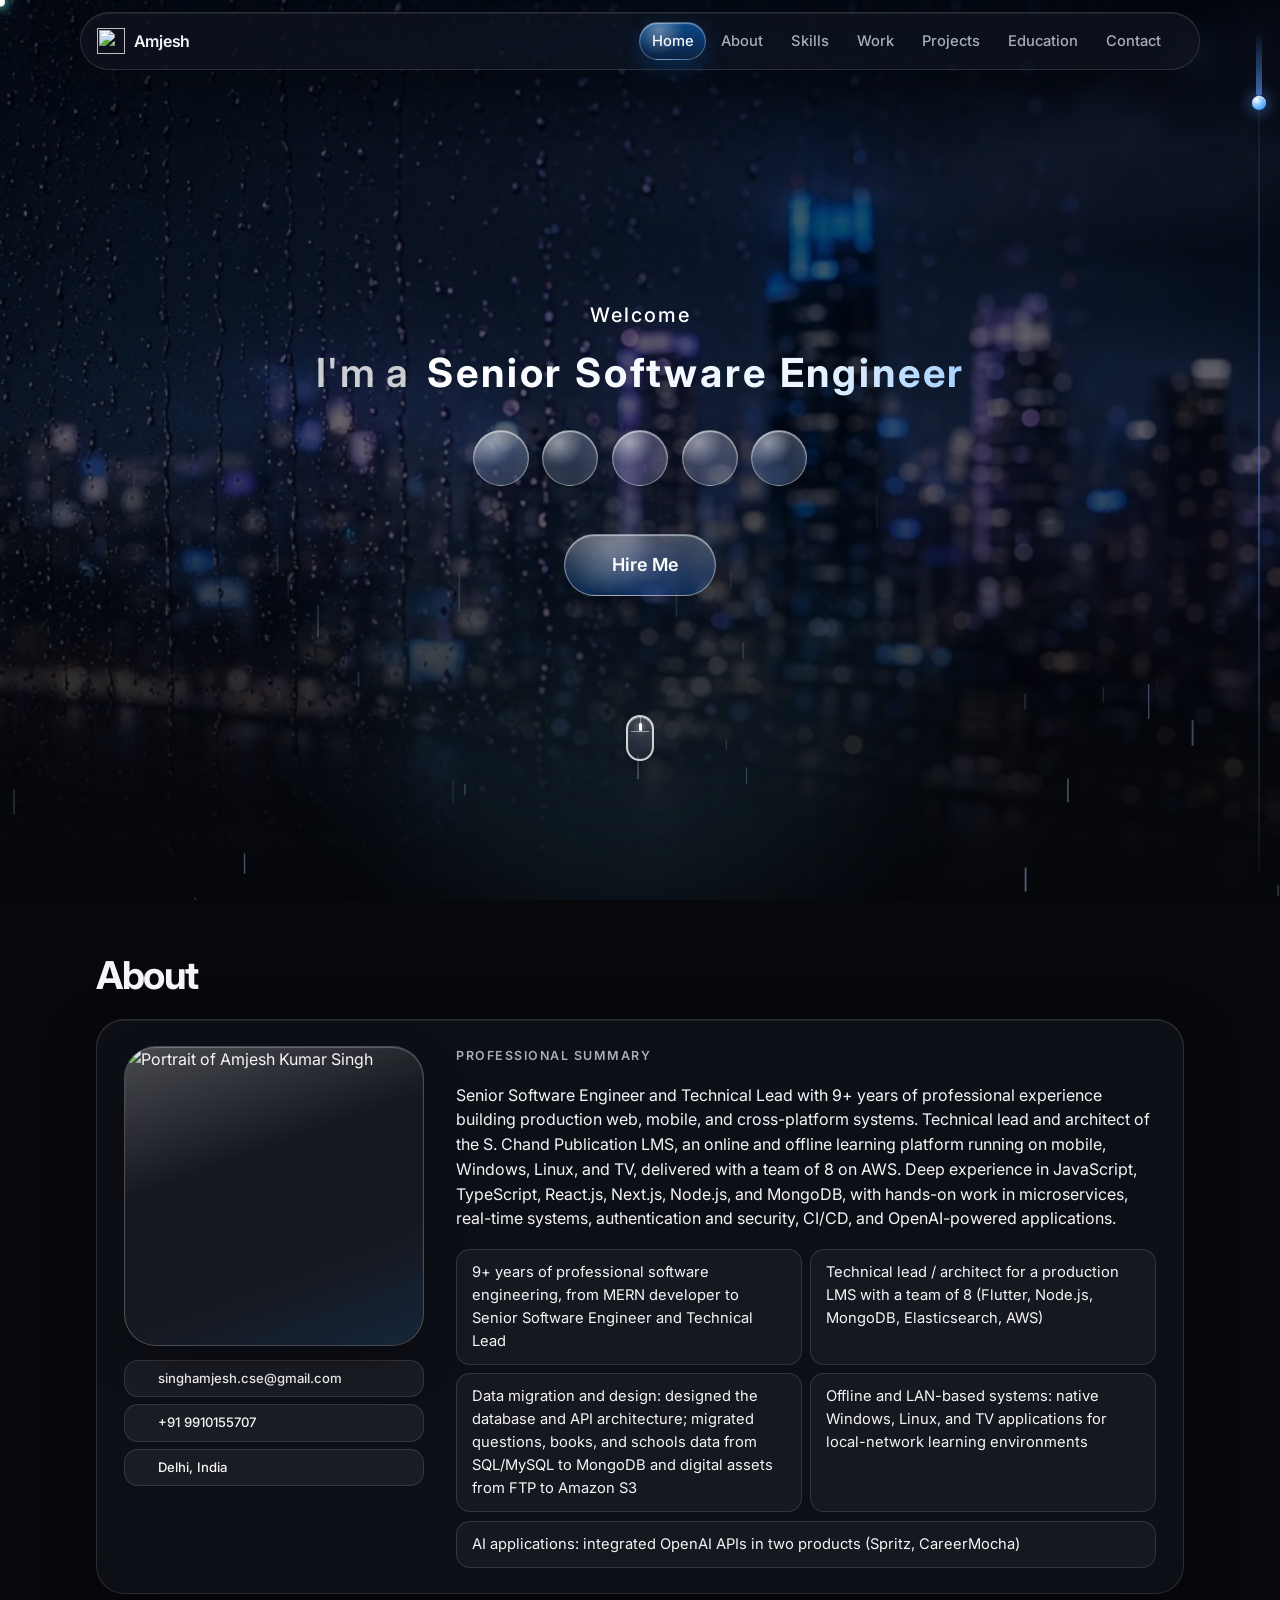
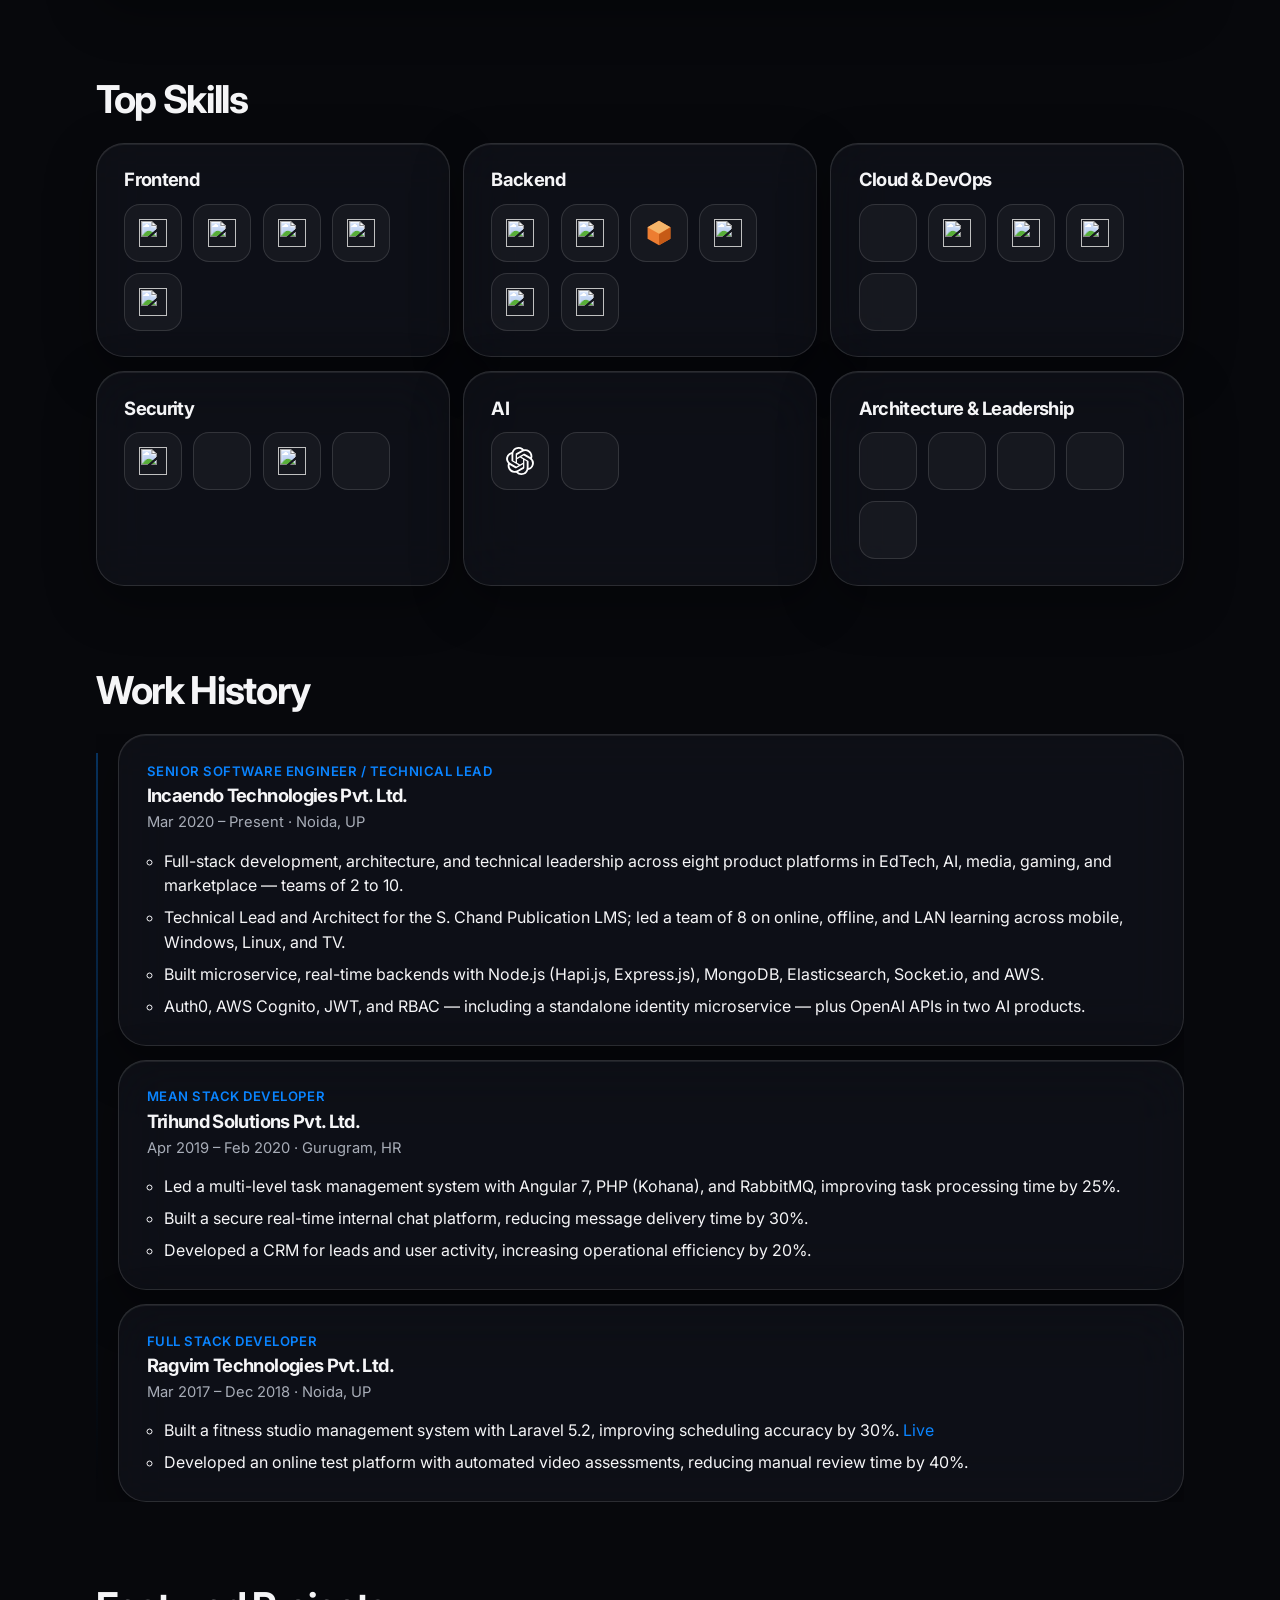
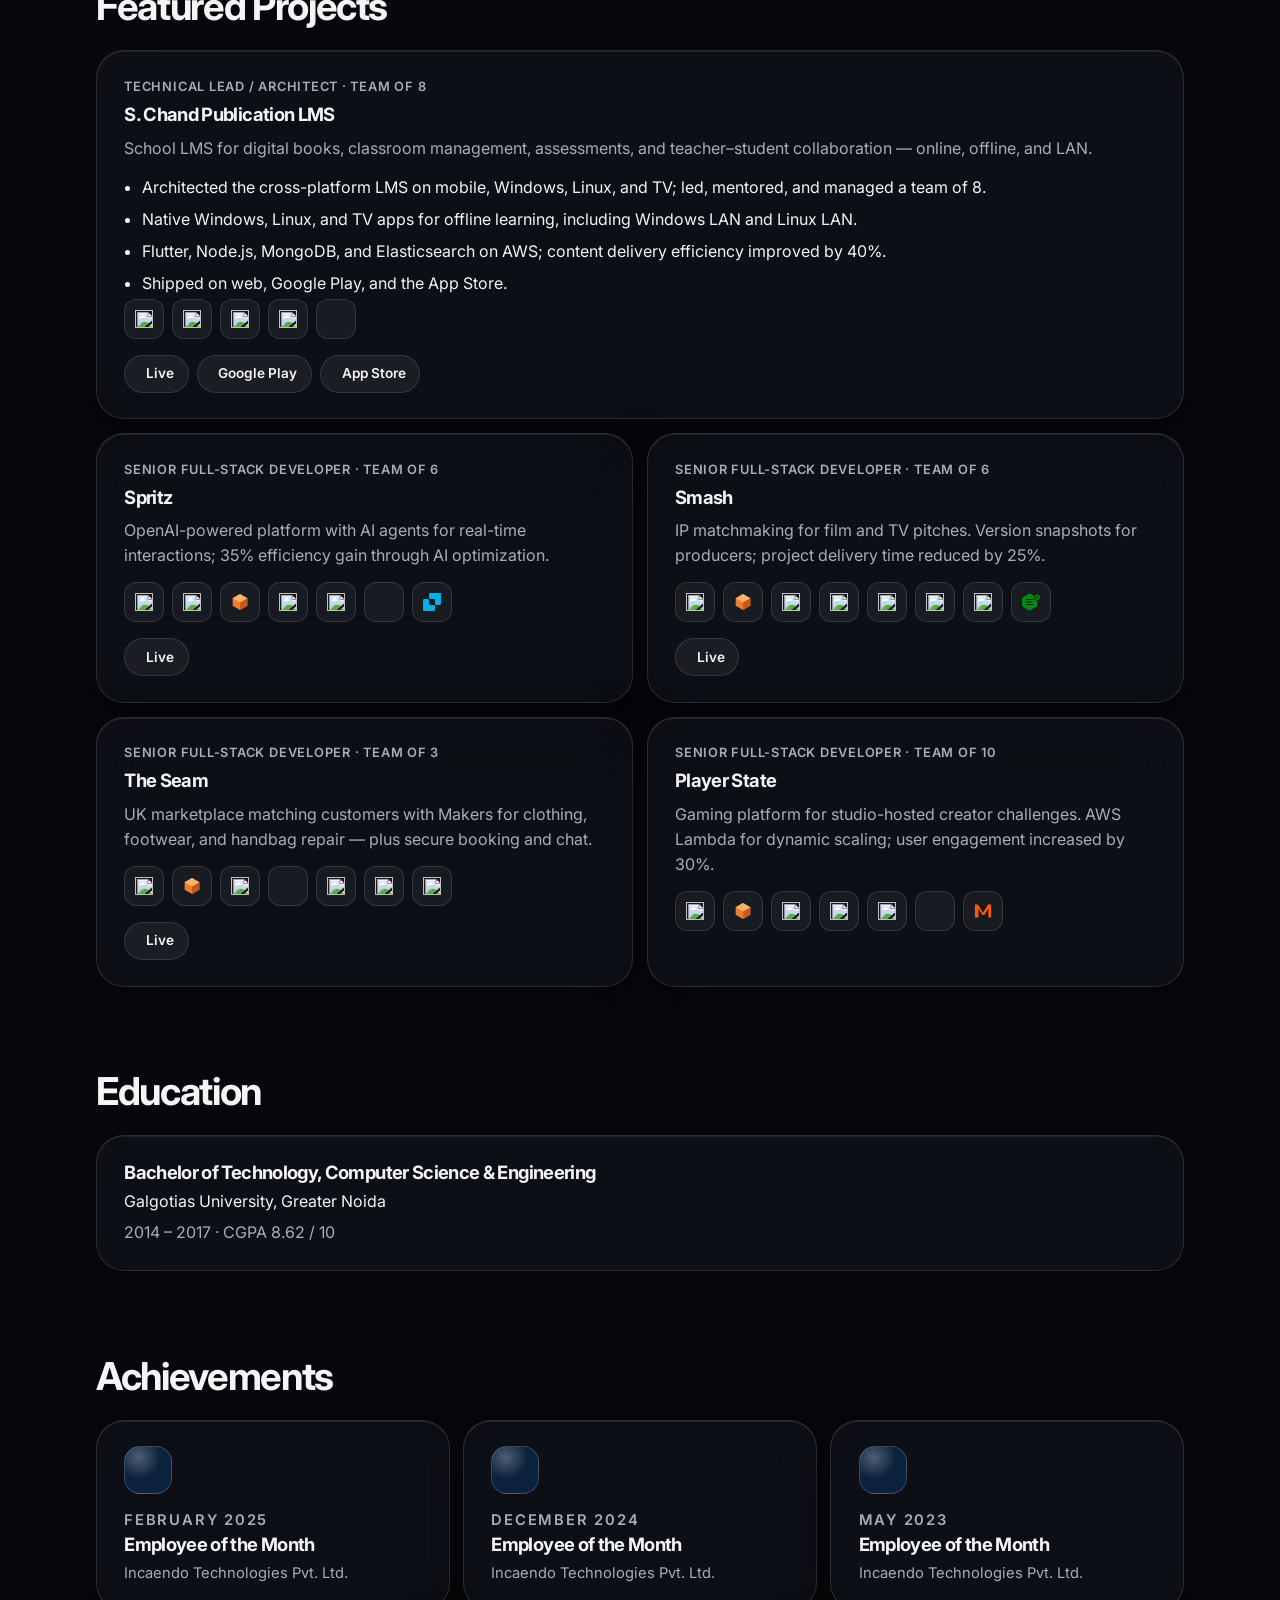
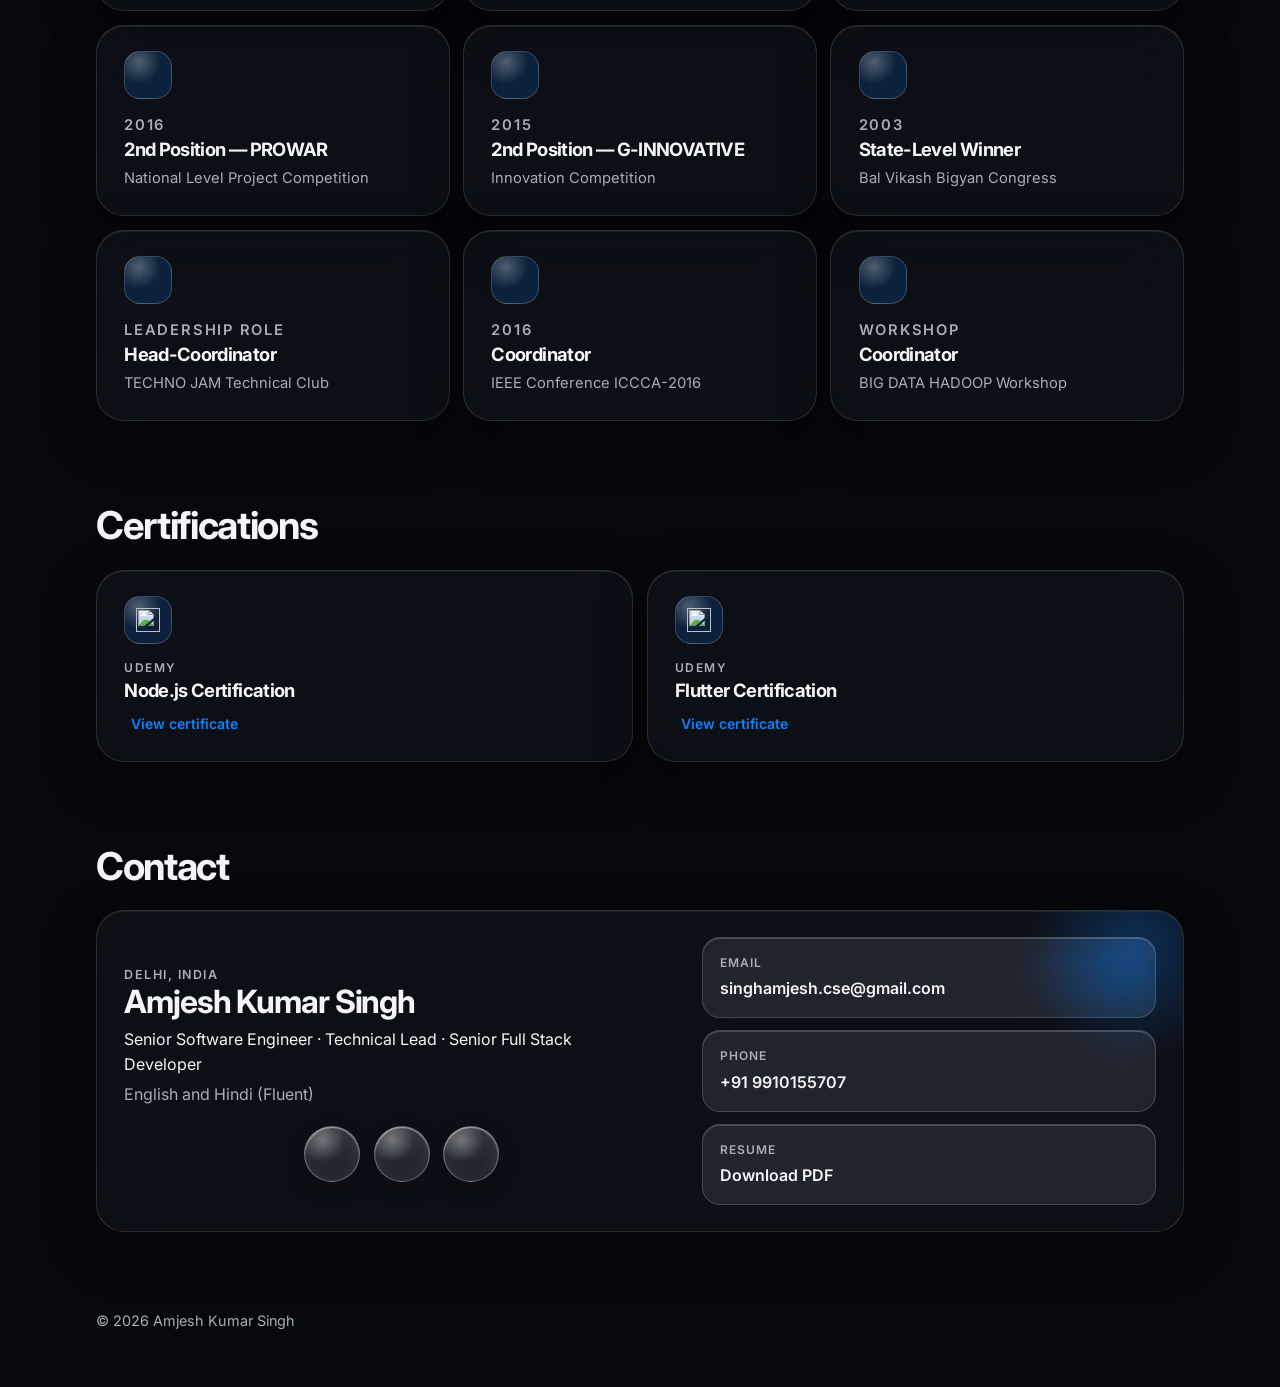
==== commit 9f70ce21: "fix(webapp): modify my portfolio" ====
--- a/index.html
+++ b/index.html
@@ -18,11 +18,18 @@
       content="Amjesh Kumar Singh, Senior Software Engineer, Technical Lead, Senior Full Stack Developer, React, Next.js, Node.js, Flutter, AWS, Delhi"
     />
     <meta name="author" content="Amjesh Kumar Singh" />
+    <meta
+      name="robots"
+      content="index, follow, max-image-preview:large, max-snippet:-1, max-video-preview:-1"
+    />
     <link rel="canonical" href="https://singhamjesh.github.io/" />
     <link rel="sitemap" type="application/xml" href="sitemap.xml" />
     <link rel="icon" type="image/x-icon" href="favicon.ico" />
-
-    <meta property="og:type" content="website" />
+    <link rel="apple-touch-icon" href="assets/images/logo.png" />
+    <link rel="author" href="https://www.linkedin.com/in/singhamjesh/" />
+
+    <meta property="og:type" content="profile" />
+    <meta property="og:locale" content="en_IN" />
     <meta property="og:url" content="https://singhamjesh.github.io/" />
     <meta
       property="og:title"
@@ -33,11 +40,23 @@
       content="Senior Software Engineer, Technical Lead, and Senior Full Stack Developer with 9+ years building production web, mobile, and cross-platform systems."
     />
     <meta property="og:site_name" content="Amjesh Kumar Singh" />
+    <meta property="profile:first_name" content="Amjesh" />
+    <meta property="profile:last_name" content="Kumar Singh" />
+    <meta property="profile:username" content="singhamjesh" />
     <meta
       property="og:image"
       content="https://singhamjesh.github.io/assets/images/me.png"
     />
-    <meta name="twitter:card" content="summary" />
+    <meta property="og:image:type" content="image/png" />
+    <meta property="og:image:width" content="1152" />
+    <meta property="og:image:height" content="896" />
+    <meta
+      property="og:image:alt"
+      content="Portrait of Amjesh Kumar Singh"
+    />
+    <meta name="twitter:card" content="summary_large_image" />
+    <meta name="twitter:site" content="@singhamjesh" />
+    <meta name="twitter:creator" content="@singhamjesh" />
     <meta
       name="twitter:title"
       content="Amjesh Kumar Singh — Senior Software Engineer | Technical Lead"
@@ -50,6 +69,10 @@
       name="twitter:image"
       content="https://singhamjesh.github.io/assets/images/me.png"
     />
+    <meta
+      name="twitter:image:alt"
+      content="Portrait of Amjesh Kumar Singh"
+    />
 
     <link rel="preconnect" href="https://fonts.googleapis.com" />
     <link rel="preconnect" href="https://fonts.gstatic.com" crossorigin />
@@ -66,21 +89,84 @@
     <script type="application/ld+json">
       {
         "@context": "https://schema.org",
-        "@type": "Person",
-        "name": "Amjesh Kumar Singh",
-        "jobTitle": "Senior Software Engineer | Technical Lead | Senior Full Stack Developer",
-        "url": "https://singhamjesh.github.io/",
-        "email": "mailto:singhamjesh.cse@gmail.com",
-        "telephone": "+919910155707",
-        "address": {
-          "@type": "PostalAddress",
-          "addressLocality": "Delhi",
-          "addressCountry": "IN"
-        },
-        "sameAs": [
-          "https://www.linkedin.com/in/singhamjesh/",
-          "https://github.com/singhamjesh",
-          "https://www.npmjs.com/~amjesh"
+        "@graph": [
+          {
+            "@type": "WebSite",
+            "@id": "https://singhamjesh.github.io/#website",
+            "url": "https://singhamjesh.github.io/",
+            "name": "Amjesh Kumar Singh",
+            "description": "Portfolio of Amjesh Kumar Singh, Senior Software Engineer and Technical Lead in Delhi, India.",
+            "inLanguage": "en",
+            "publisher": { "@id": "https://singhamjesh.github.io/#person" }
+          },
+          {
+            "@type": "ProfilePage",
+            "@id": "https://singhamjesh.github.io/#profile",
+            "url": "https://singhamjesh.github.io/",
+            "name": "Amjesh Kumar Singh — Senior Software Engineer | Technical Lead",
+            "isPartOf": { "@id": "https://singhamjesh.github.io/#website" },
+            "about": { "@id": "https://singhamjesh.github.io/#person" },
+            "mainEntity": { "@id": "https://singhamjesh.github.io/#person" }
+          },
+          {
+            "@type": "Person",
+            "@id": "https://singhamjesh.github.io/#person",
+            "name": "Amjesh Kumar Singh",
+            "alternateName": ["Amjesh", "singhamjesh"],
+            "jobTitle": "Senior Software Engineer | Technical Lead | Senior Full Stack Developer",
+            "description": "Senior Software Engineer and Technical Lead with 9+ years building production web, mobile, and cross-platform systems.",
+            "url": "https://singhamjesh.github.io/",
+            "image": "https://singhamjesh.github.io/assets/images/me.png",
+            "email": "mailto:singhamjesh.cse@gmail.com",
+            "telephone": "+919910155707",
+            "address": {
+              "@type": "PostalAddress",
+              "addressLocality": "Delhi",
+              "addressCountry": "IN"
+            },
+            "worksFor": {
+              "@type": "Organization",
+              "name": "Incaendo Technologies Pvt. Ltd."
+            },
+            "alumniOf": {
+              "@type": "CollegeOrUniversity",
+              "name": "Galgotias University"
+            },
+            "knowsAbout": [
+              "JavaScript",
+              "TypeScript",
+              "React.js",
+              "Next.js",
+              "Node.js",
+              "MongoDB",
+              "AWS",
+              "Flutter",
+              "System design",
+              "Technical leadership"
+            ],
+            "knowsLanguage": ["English", "Hindi"],
+            "hasCredential": [
+              {
+                "@type": "EducationalOccupationalCredential",
+                "name": "Node.js Certification",
+                "credentialCategory": "certificate",
+                "url": "https://www.udemy.com/certificate/UC-5102e3f0-c271-4b4a-a490-1362b8d8bf8c/"
+              },
+              {
+                "@type": "EducationalOccupationalCredential",
+                "name": "Flutter Certification",
+                "credentialCategory": "certificate",
+                "url": "https://www.udemy.com/certificate/UC-c4267693-3ede-474c-8c7a-f4661c7abaa7/"
+              }
+            ],
+            "sameAs": [
+              "https://www.linkedin.com/in/singhamjesh/",
+              "https://github.com/singhamjesh",
+              "https://twitter.com/singhamjesh",
+              "https://stackoverflow.com/users/14610272/amjesh-singh",
+              "https://www.npmjs.com/~amjesh"
+            ]
+          }
         ]
       }
     </script>
@@ -166,7 +252,7 @@
             <a
               class="linkedIn"
               target="_blank"
-              rel="noopener noreferrer"
+              rel="me noopener noreferrer"
               href="https://www.linkedin.com/in/singhamjesh/"
               title="LinkedIn"
               aria-label="LinkedIn"
@@ -177,7 +263,7 @@
             <a
               class="twitter"
               target="_blank"
-              rel="noopener noreferrer"
+              rel="me noopener noreferrer"
               href="https://twitter.com/singhamjesh"
               title="Twitter"
               aria-label="Twitter"
@@ -188,7 +274,7 @@
             <a
               class="github"
               target="_blank"
-              rel="noopener noreferrer"
+              rel="me noopener noreferrer"
               href="https://github.com/singhamjesh"
               title="GitHub"
               aria-label="GitHub"
@@ -199,7 +285,7 @@
             <a
               class="stackoverflow"
               target="_blank"
-              rel="noopener noreferrer"
+              rel="me noopener noreferrer"
               href="https://stackoverflow.com/users/14610272/amjesh-singh"
               title="Stack Overflow"
               aria-label="Stack Overflow"
@@ -210,7 +296,7 @@
             <a
               class="npm"
               target="_blank"
-              rel="noopener noreferrer"
+              rel="me noopener noreferrer"
               href="https://www.npmjs.com/~amjesh"
               title="npm"
               aria-label="npm"
@@ -220,7 +306,12 @@
         </ul>
       </div>
       <div class="cvDownloadBtn">
-        <a target="_blank" href="assets/amjesh_cv.pdf" download="amjesh_cv.pdf">
+        <a
+          target="_blank"
+          href="assets/amjesh_cv.pdf"
+          download="amjesh_cv.pdf"
+          data-track="cv-download"
+        >
           <i class="fas fa-paper-plane" aria-hidden="true"></i>
           <span>Hire Me</span>
         </a>
@@ -1417,7 +1508,7 @@
                 <a
                   class="linkedIn"
                   target="_blank"
-                  rel="noopener noreferrer"
+                  rel="me noopener noreferrer"
                   href="https://www.linkedin.com/in/singhamjesh/"
                   title="LinkedIn"
                   aria-label="LinkedIn"
@@ -1428,7 +1519,7 @@
                 <a
                   class="github"
                   target="_blank"
-                  rel="noopener noreferrer"
+                  rel="me noopener noreferrer"
                   href="https://github.com/singhamjesh"
                   title="GitHub"
                   aria-label="GitHub"
@@ -1439,7 +1530,7 @@
                 <a
                   class="npm"
                   target="_blank"
-                  rel="noopener noreferrer"
+                  rel="me noopener noreferrer"
                   href="https://www.npmjs.com/~amjesh"
                   title="npm"
                   aria-label="npm"
@@ -1457,7 +1548,12 @@
               <span class="tile-label">Phone</span>
               <strong>+91 9910155707</strong>
             </a>
-            <a class="contact-tile" href="assets/amjesh_cv.pdf" download>
+            <a
+              class="contact-tile"
+              href="assets/amjesh_cv.pdf"
+              download
+              data-track="cv-download"
+            >
               <span class="tile-label">Resume</span>
               <strong>Download PDF</strong>
             </a>
@@ -1470,6 +1566,6 @@
       <p>© <span id="year"></span> Amjesh Kumar Singh</p>
     </footer>
 
-    <script src="assets/js/script.js?v=about-contact" defer></script>
+    <script src="assets/js/script.js?v=seo-analytics" defer></script>
   </body>
 </html>
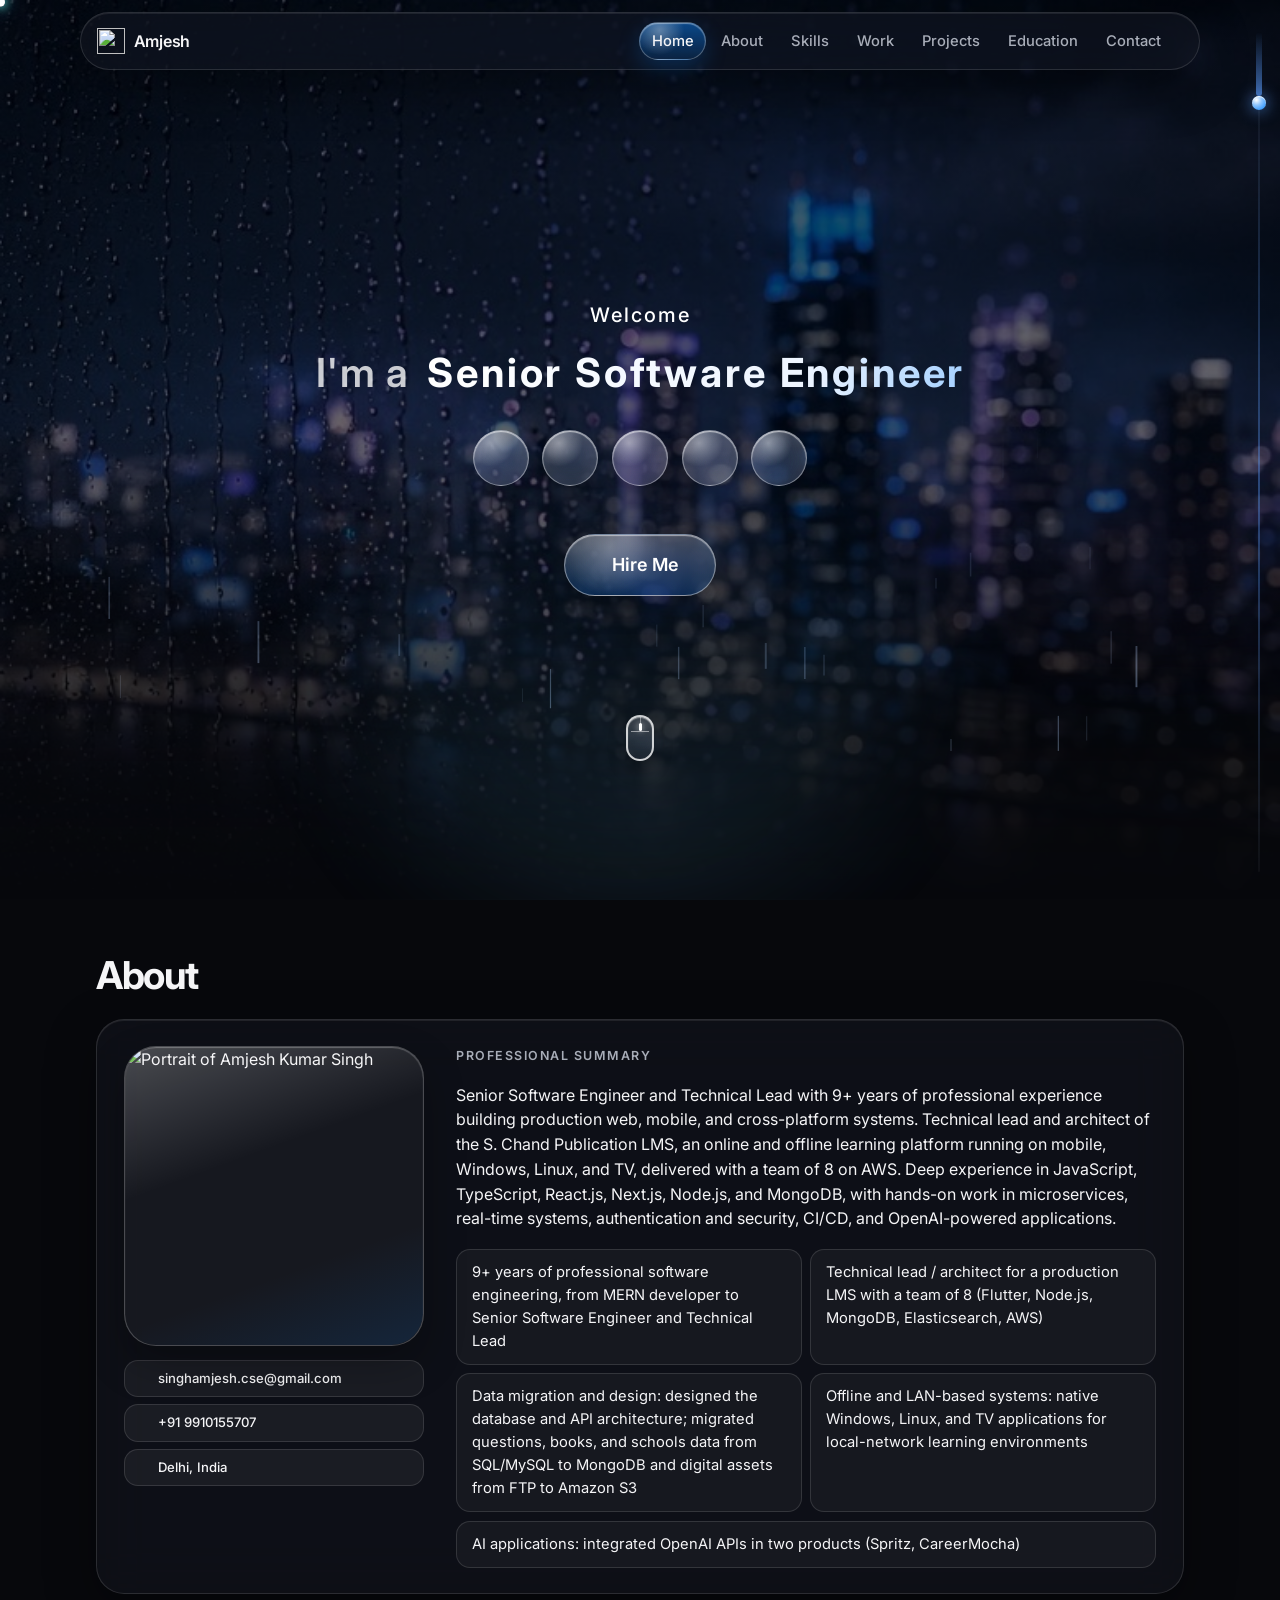
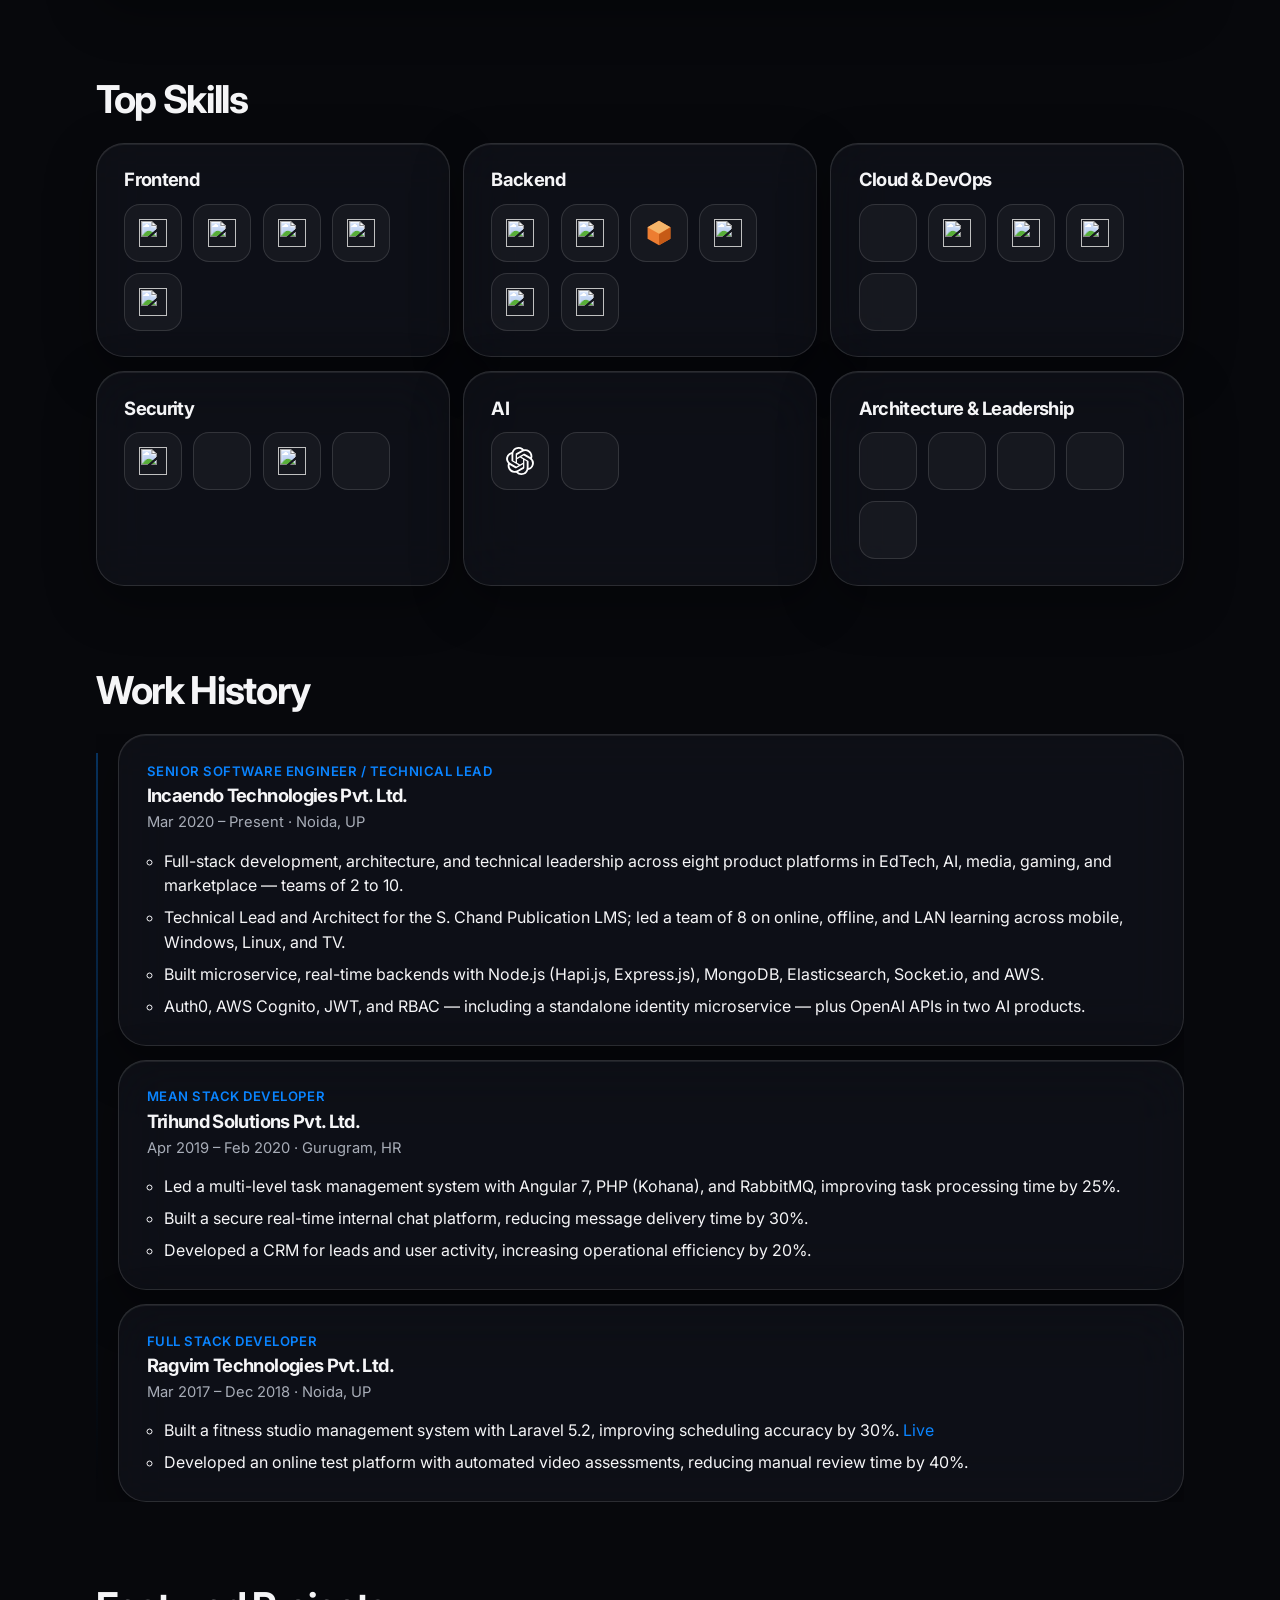
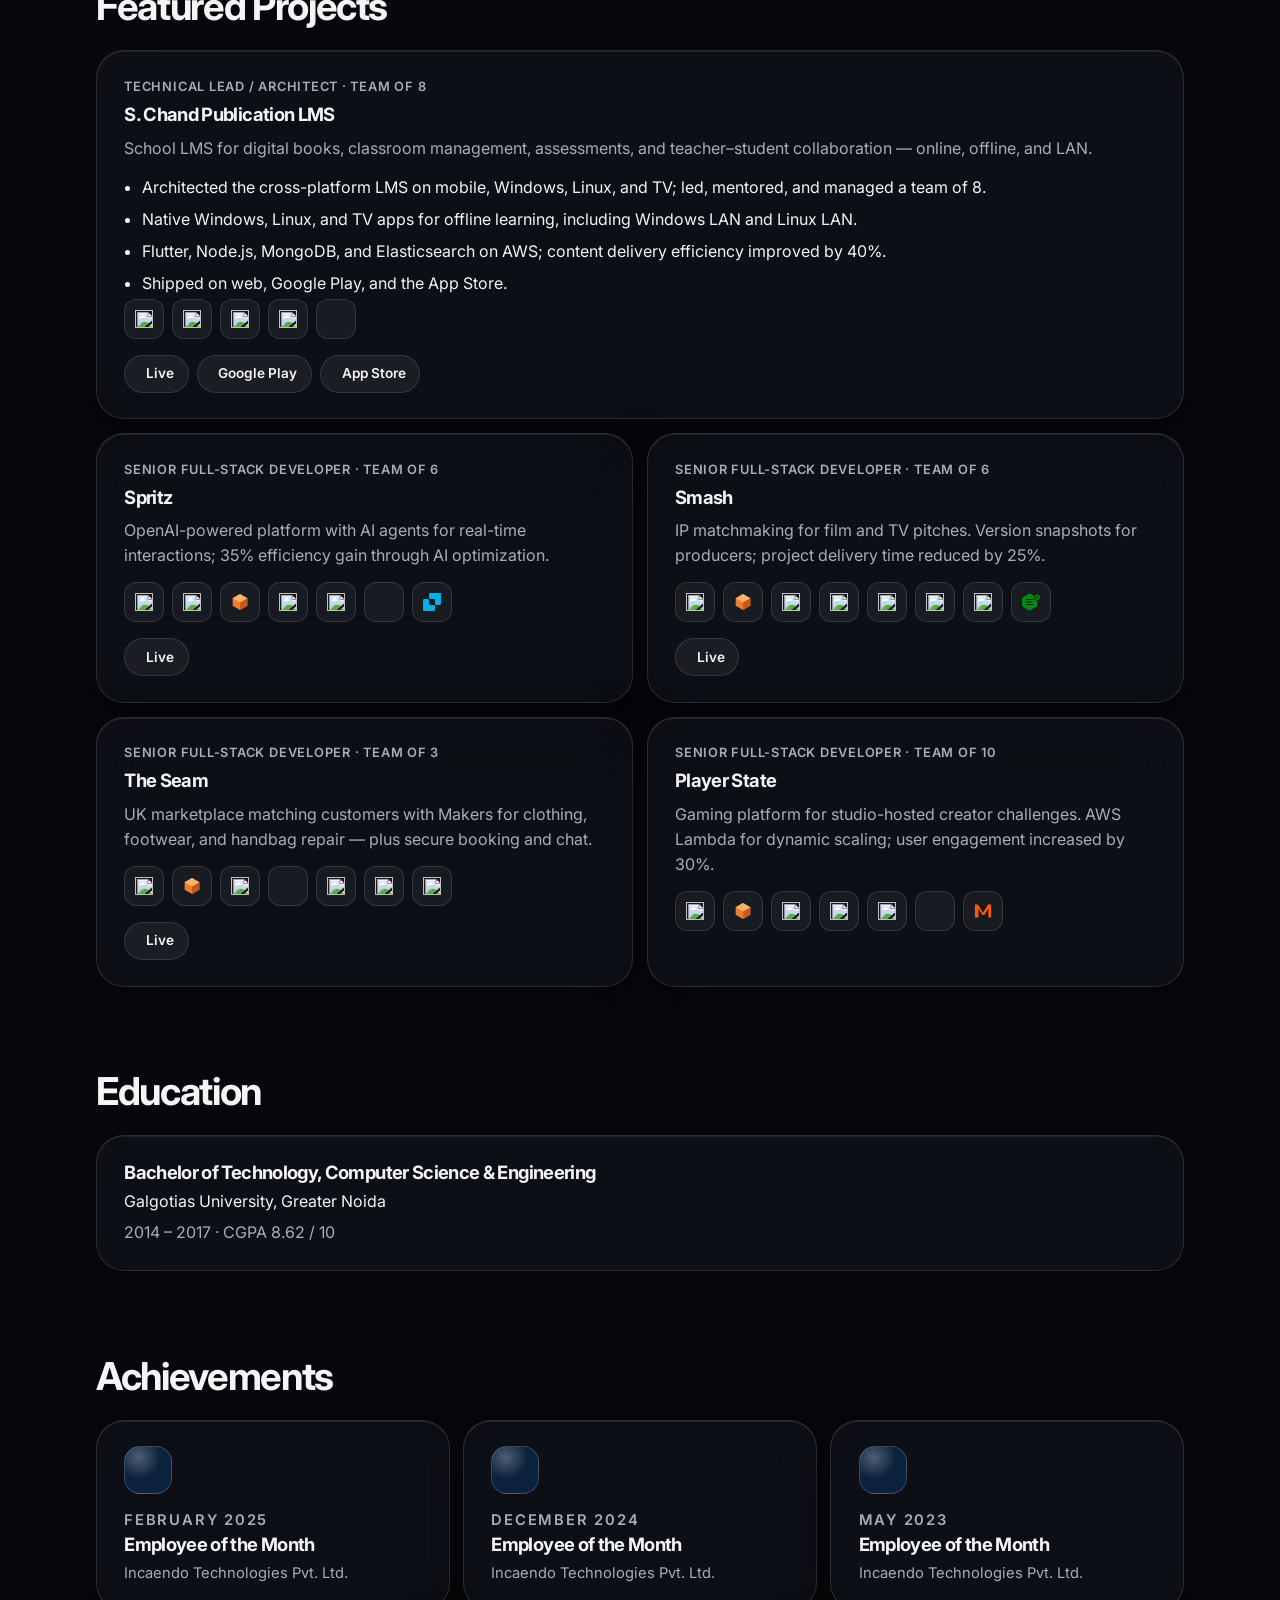
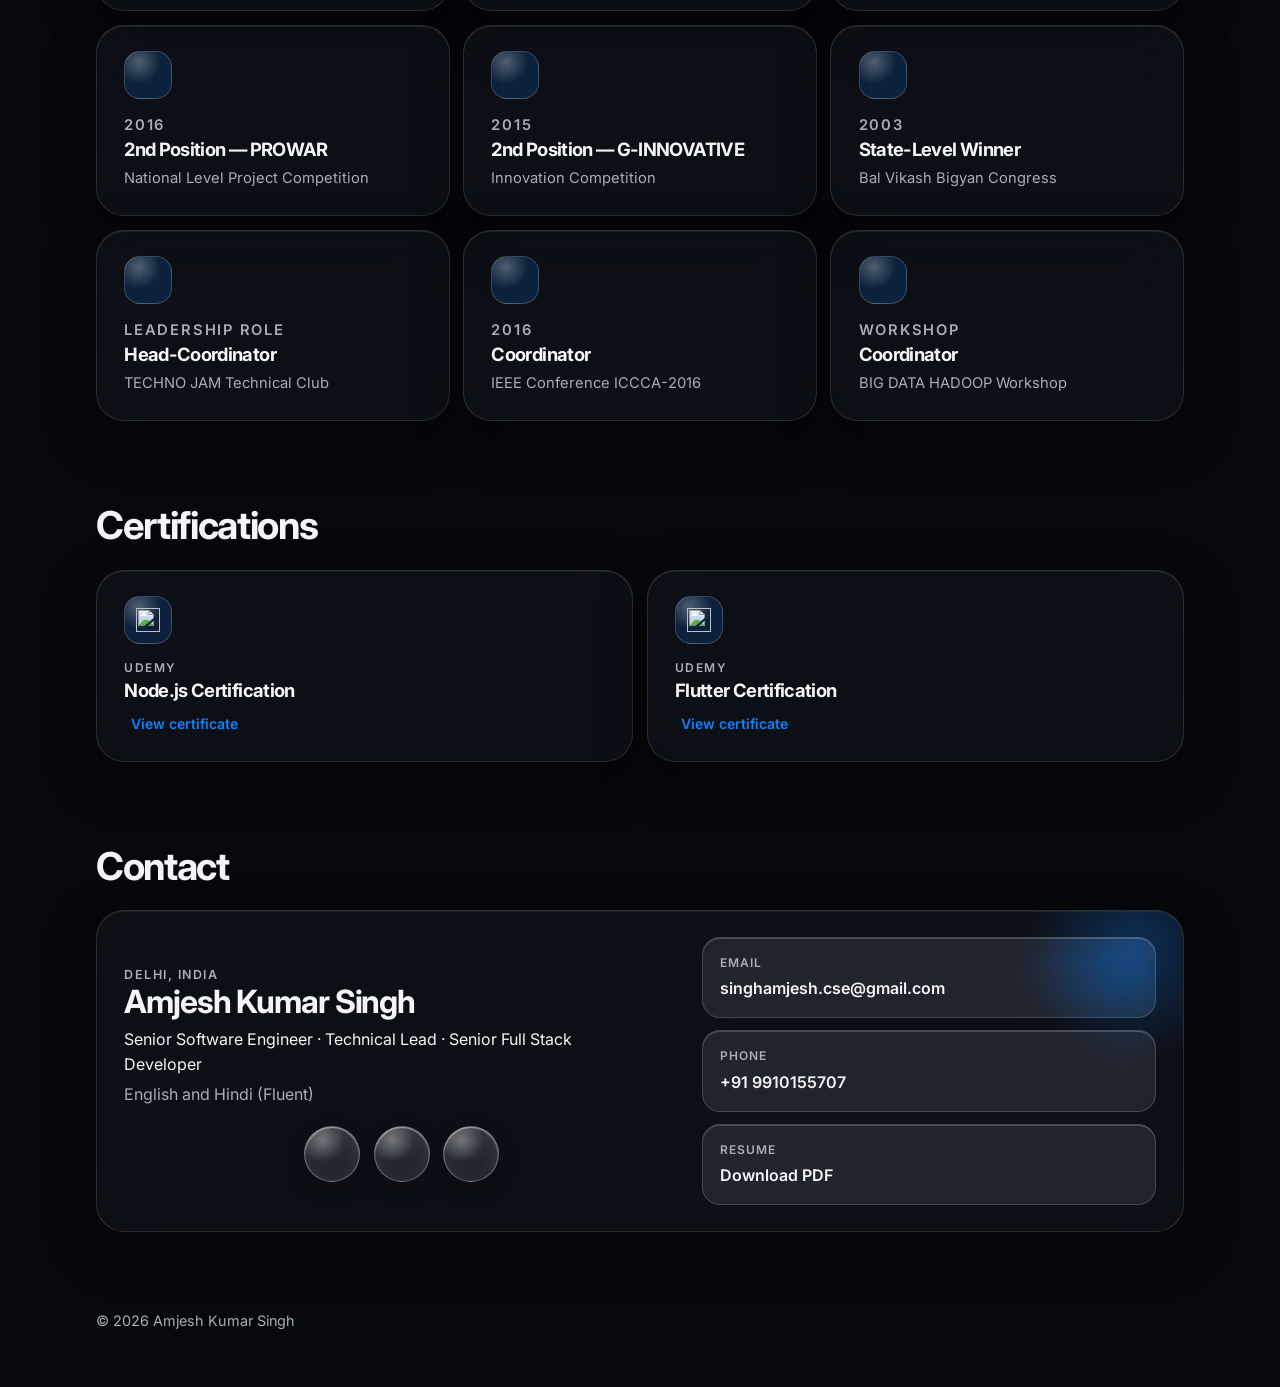
==== commit c6bf6ddd: "fix(webapp): modify my portfolio" ====
--- a/index.html
+++ b/index.html
@@ -73,6 +73,23 @@
       name="twitter:image:alt"
       content="Portrait of Amjesh Kumar Singh"
     />
+
+    <!-- Google tag (gtag.js) -->
+    <script
+      async
+      src="https://www.googletagmanager.com/gtag/js?id=G-YF72PXSVV8"
+    ></script>
+    <script>
+      window.dataLayer = window.dataLayer || [];
+      function gtag() {
+        dataLayer.push(arguments);
+      }
+      if (location.hostname !== "singhamjesh.github.io") {
+        window["ga-disable-G-YF72PXSVV8"] = true;
+      }
+      gtag("js", new Date());
+      gtag("config", "G-YF72PXSVV8");
+    </script>
 
     <link rel="preconnect" href="https://fonts.googleapis.com" />
     <link rel="preconnect" href="https://fonts.gstatic.com" crossorigin />
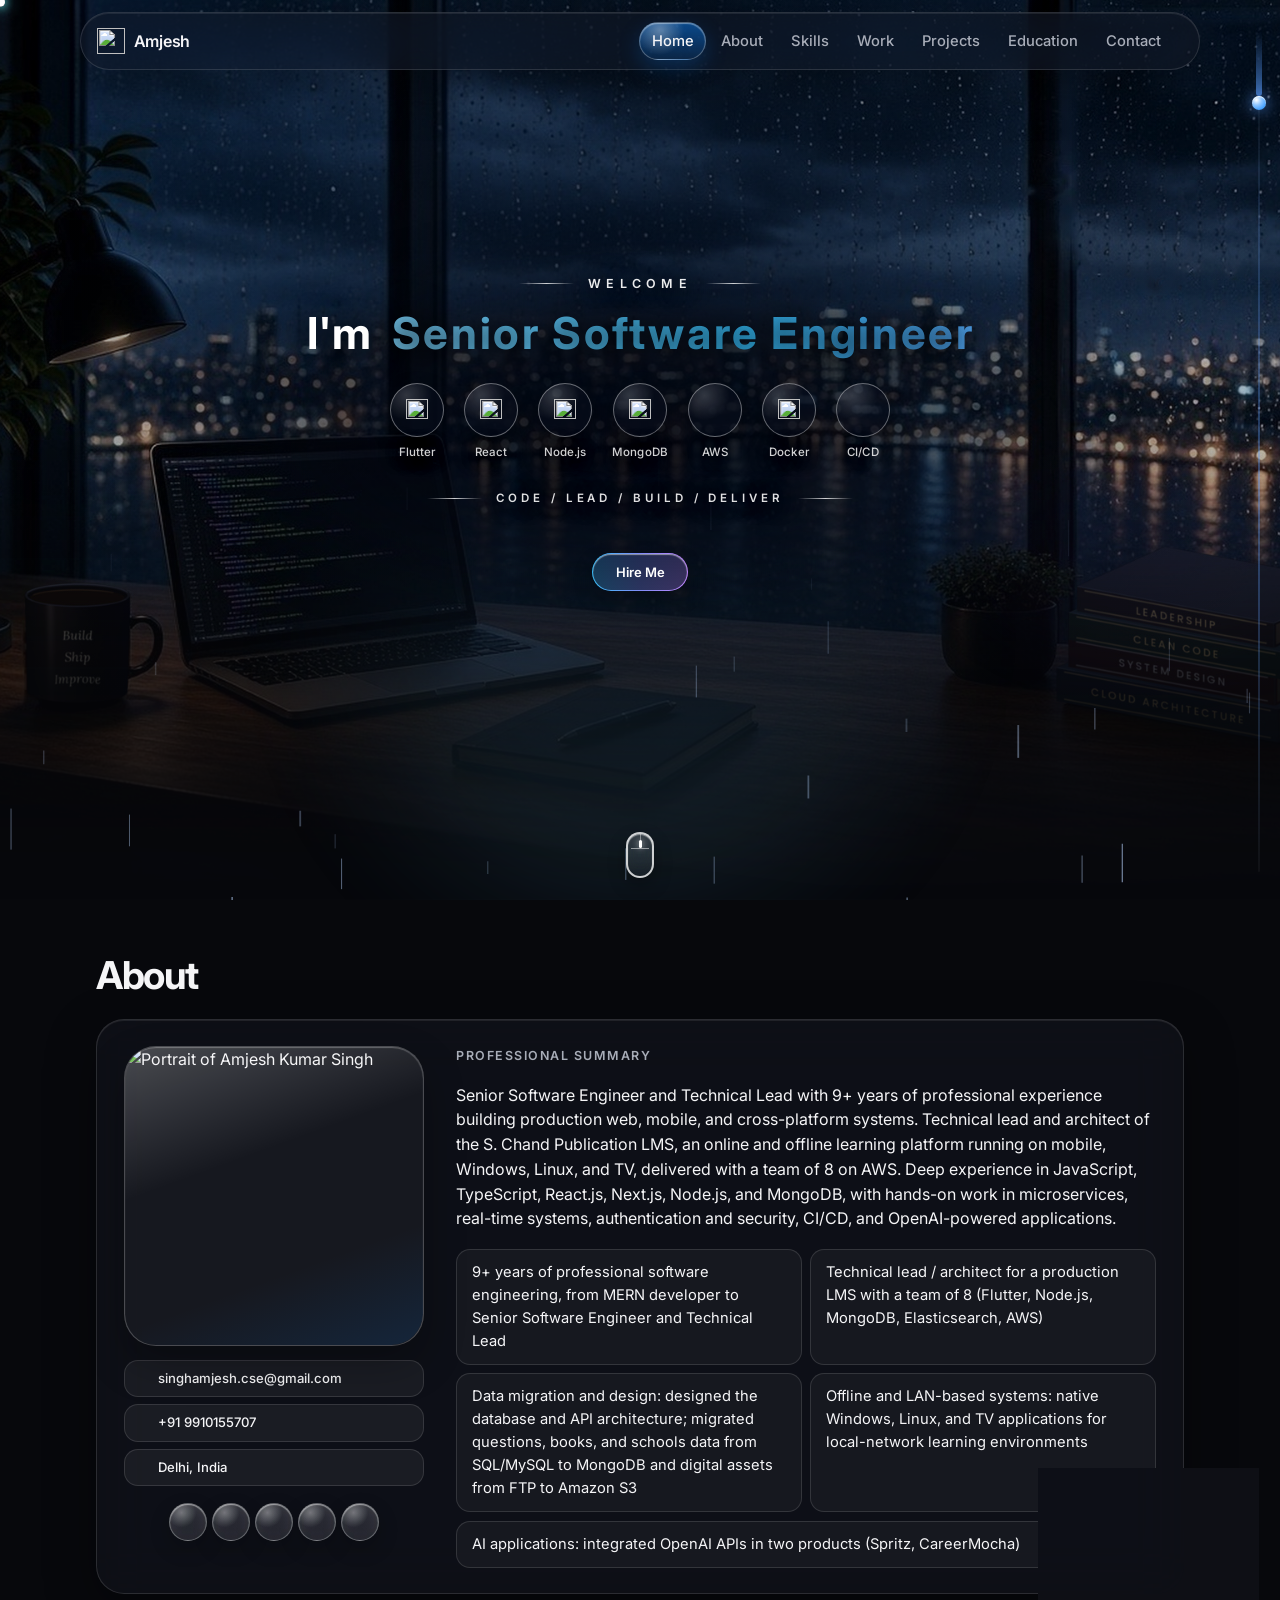
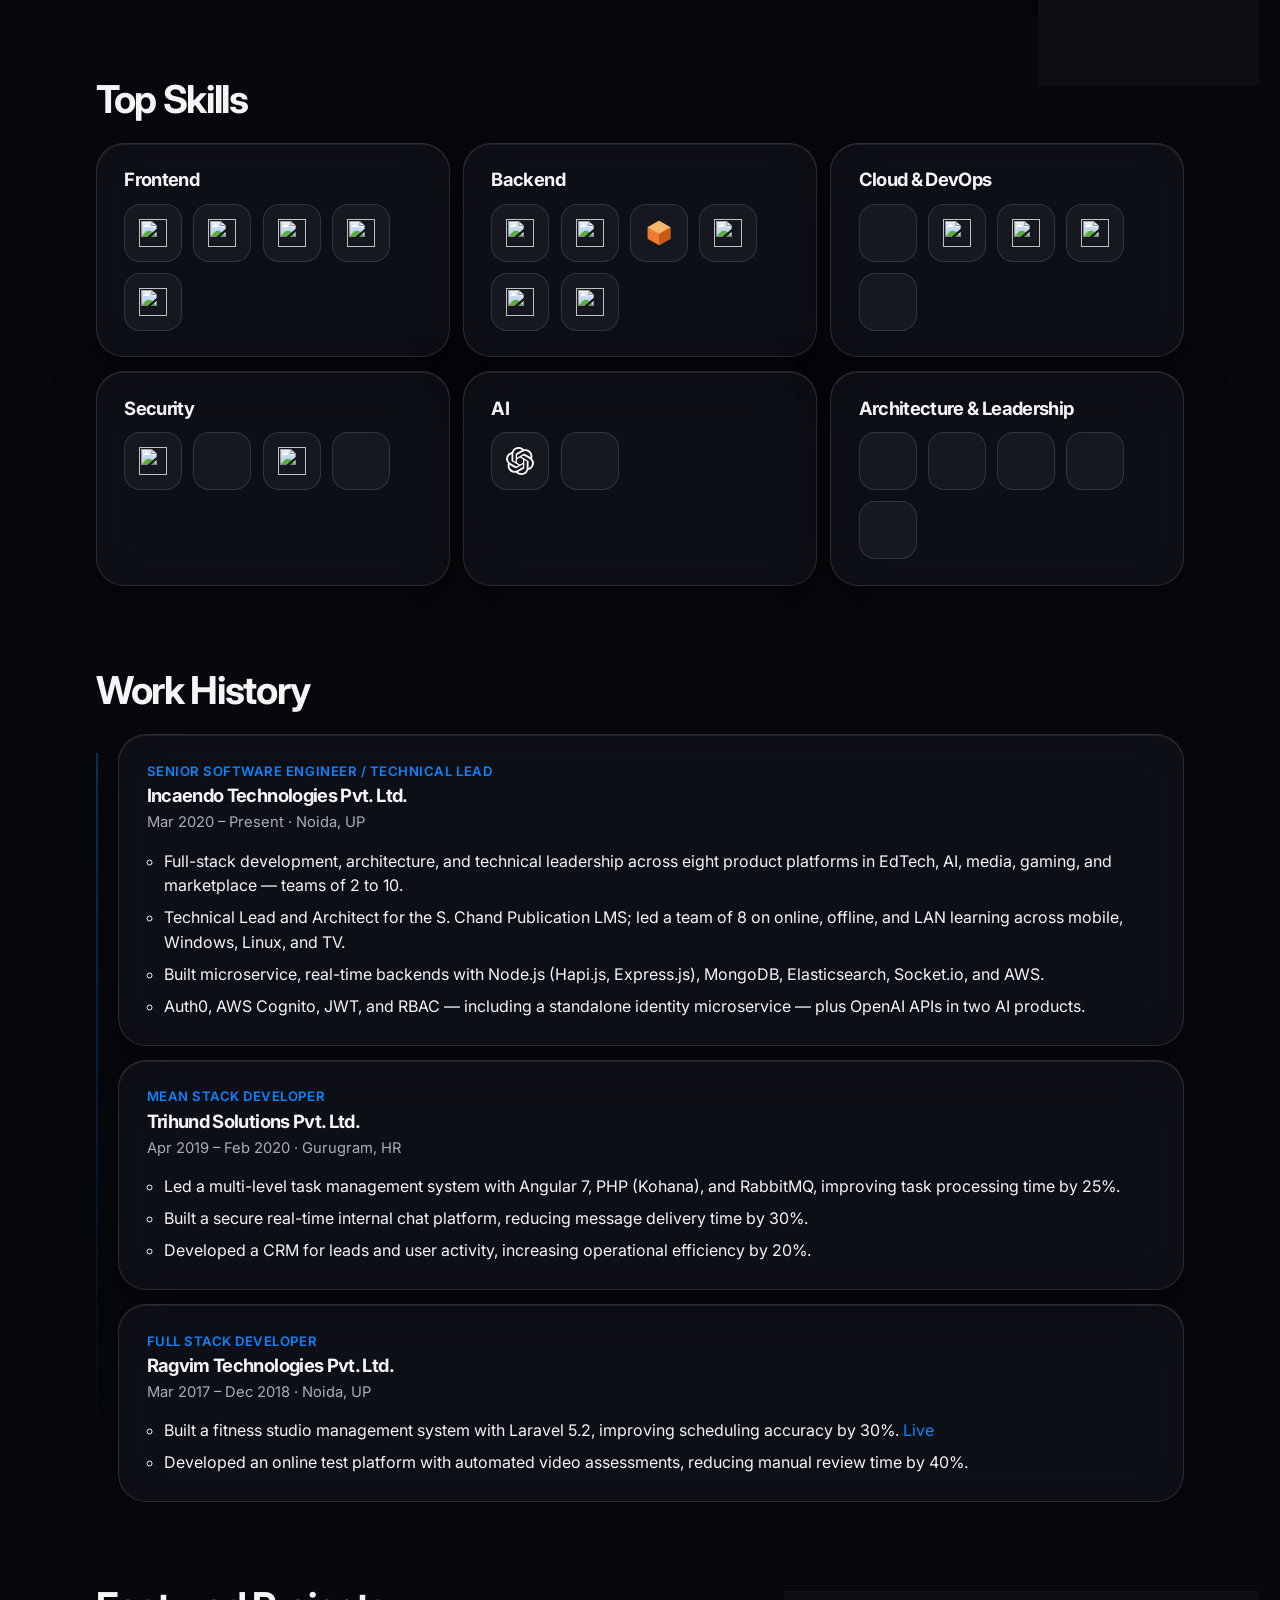
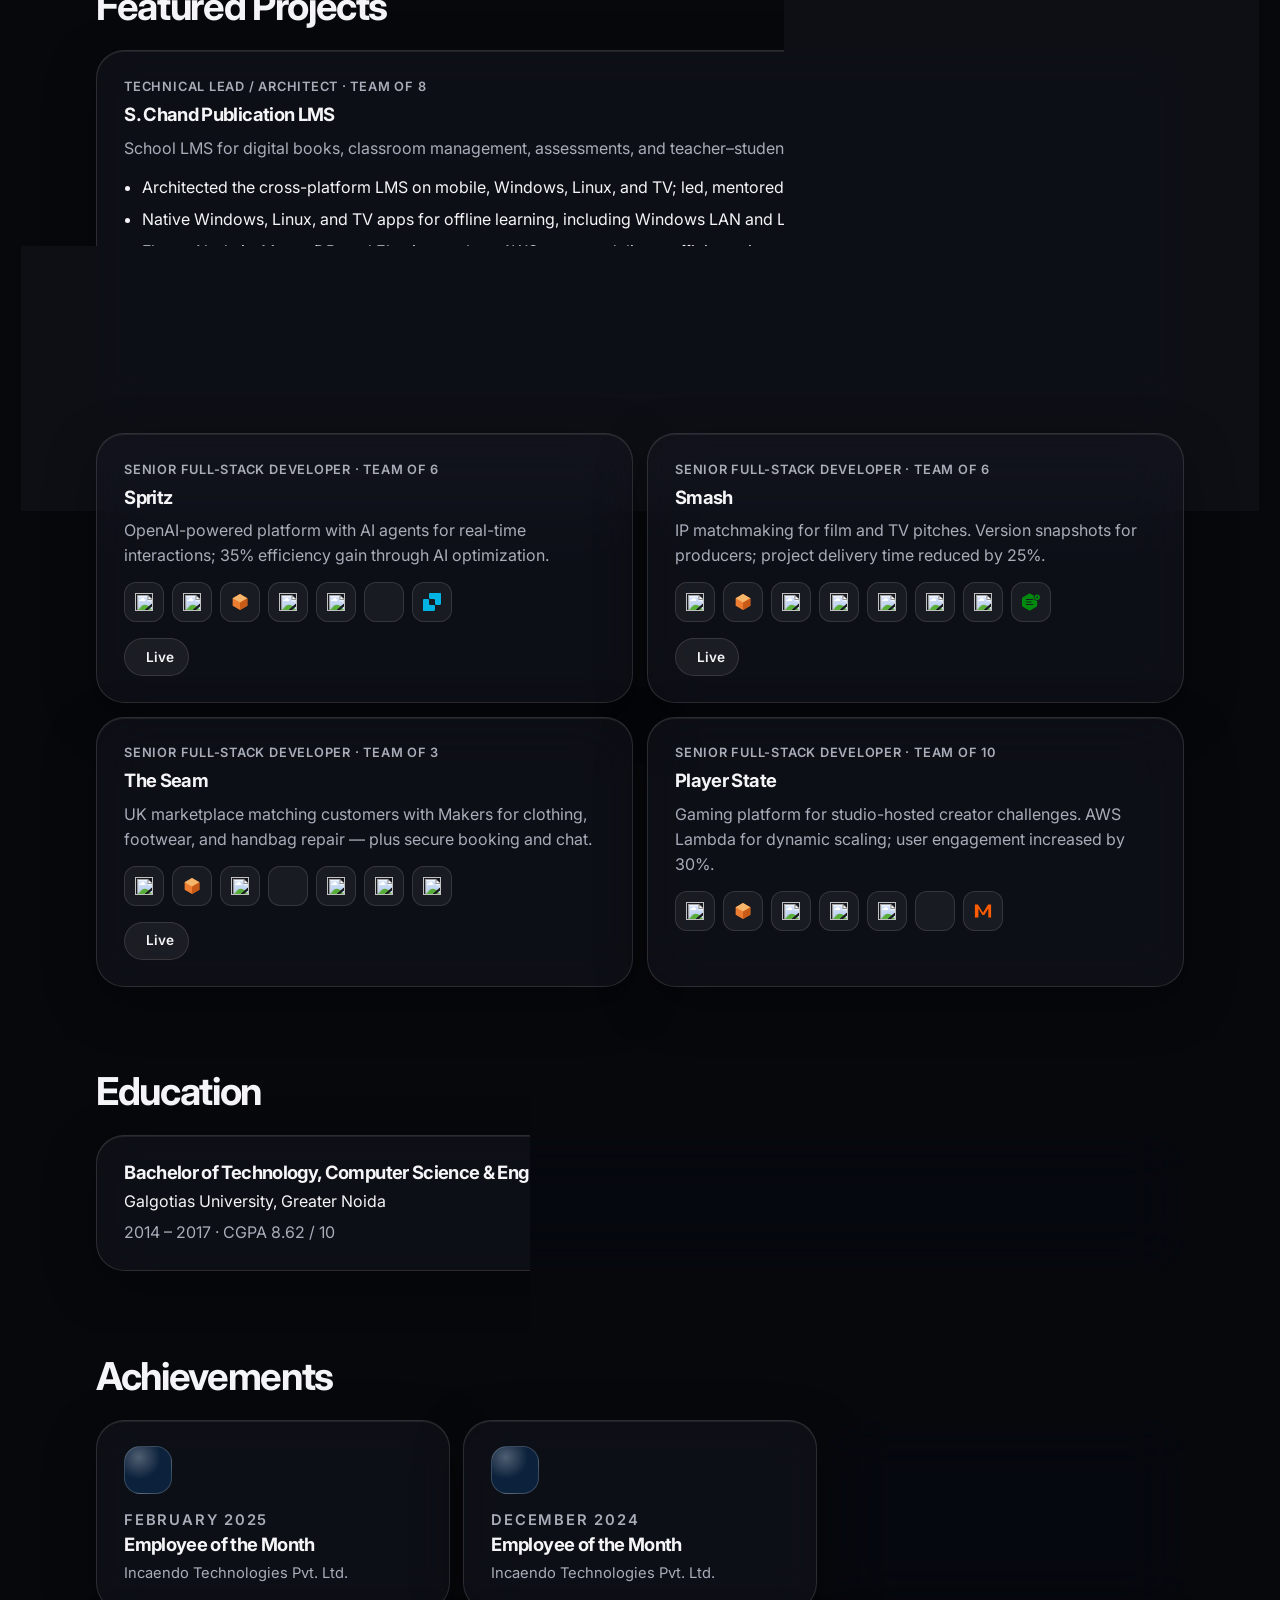
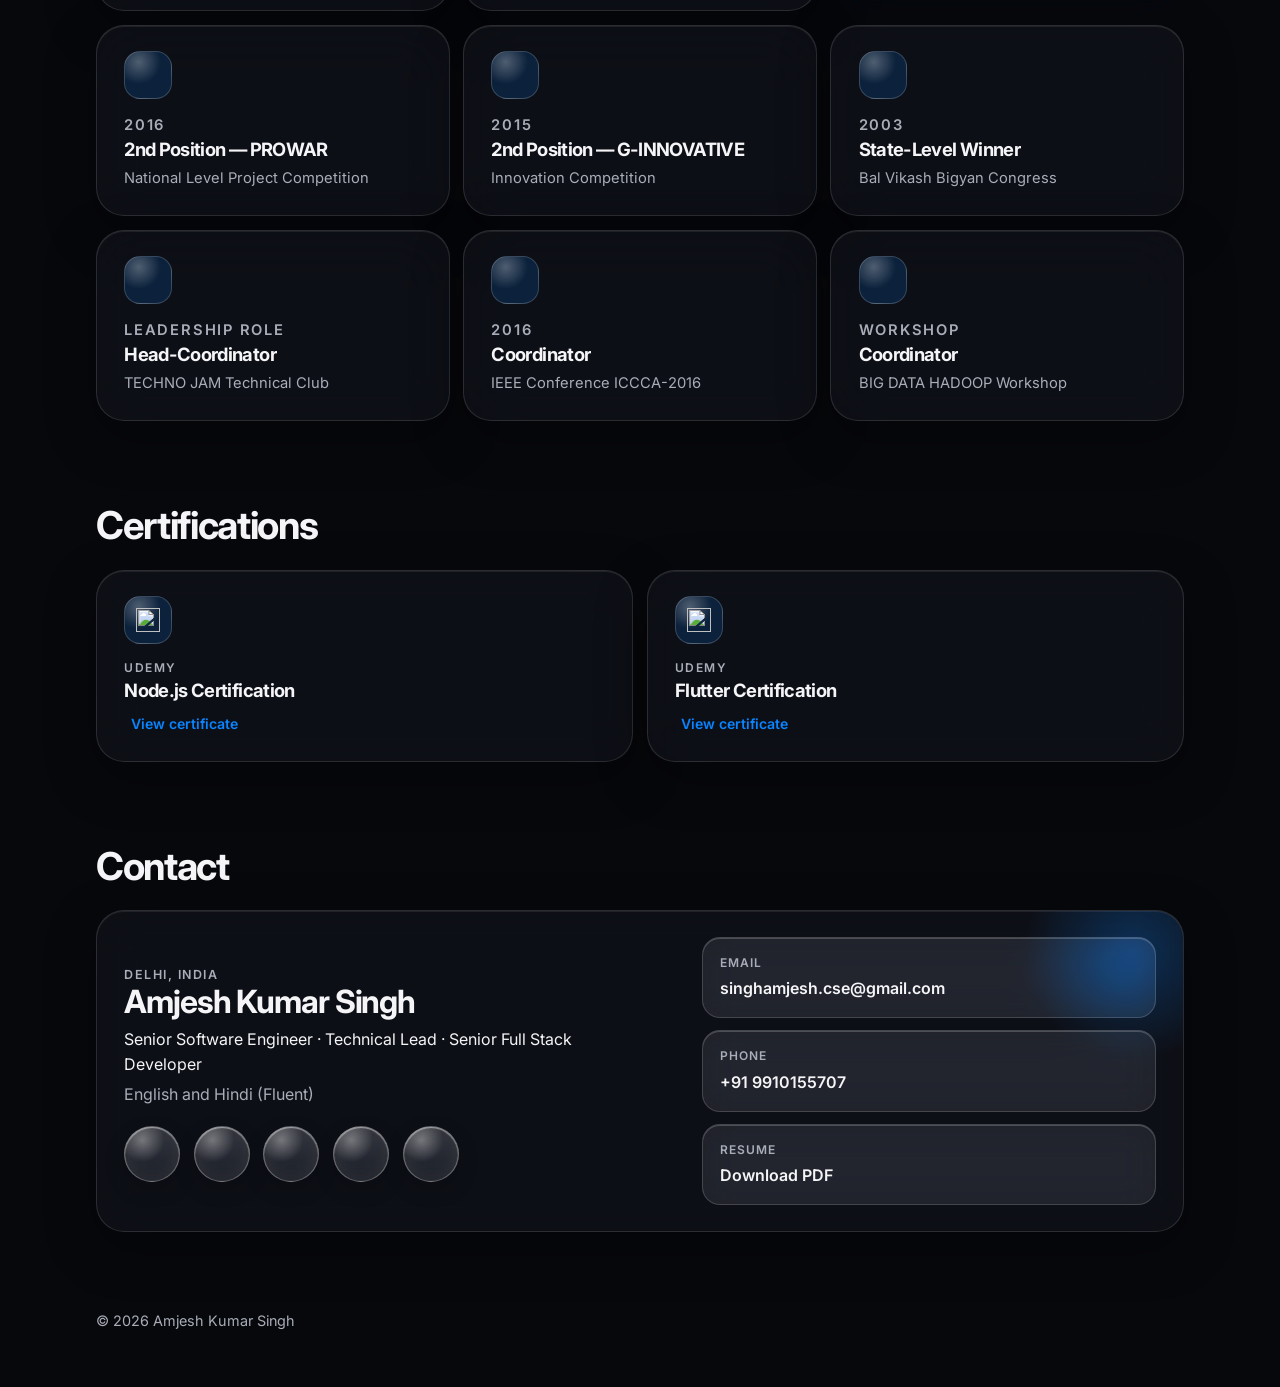
==== commit 2f93fc1b: "fix(webapp): modify my portfolio" ====
--- a/index.html
+++ b/index.html
@@ -94,14 +94,14 @@
     <link rel="preconnect" href="https://fonts.googleapis.com" />
     <link rel="preconnect" href="https://fonts.gstatic.com" crossorigin />
     <link
-      href="https://fonts.googleapis.com/css2?family=Inter:wght@400;500;600;700&display=swap"
+      href="https://fonts.googleapis.com/css2?family=Great+Vibes&family=Inter:wght@400;500;600;700&display=swap"
       rel="stylesheet"
     />
     <link
       rel="stylesheet"
       href="assets/plugin/fontawesome-5.15.2-web/css/all.min.css"
     />
-    <link rel="stylesheet" href="assets/css/style.css?v=about-contact" />
+    <link rel="stylesheet" href="assets/css/style.css?v=home-react-row" />
 
     <script type="application/ld+json">
       {
@@ -246,92 +246,117 @@
 
     <section class="home" id="top" aria-label="Home">
       <h1 class="sr-only">Amjesh Kumar Singh</h1>
-      <div class="home-overlay"></div>
-      <div class="title">
-        <h3>Welcome</h3>
-      </div>
-      <div class="type">
-        <span class="type-line">
-          <span class="type-lead">I'm a</span>
-          <span class="type-rotator" id="headingTyping" aria-live="polite">
-            <span class="type-sizer" aria-hidden="true"
-              >Senior Full Stack Developer</span
-            >
-            <span class="type-role is-current">Senior Software Engineer</span>
-            <span class="type-role">Technical Lead</span>
-            <span class="type-role">Senior Full Stack Developer</span>
+      <div class="home-stage">
+        <p class="home-welcome"><span>Welcome</span></p>
+        <div class="type">
+          <span class="type-line">
+            <span class="type-lead">I'm</span>
+            <span class="type-rotator" id="headingTyping" aria-live="polite">
+              <span class="type-sizer" aria-hidden="true"
+                >Senior Full Stack Developer</span
+              >
+              <span class="type-role is-current">Senior Software Engineer</span>
+              <span class="type-role">Technical Lead</span>
+              <span class="type-role">Senior Full Stack Developer</span>
+            </span>
           </span>
-        </span>
-      </div>
-      <div class="social-head">
-        <ul class="contact-me">
-          <li class="social-media">
-            <a
-              class="linkedIn"
-              target="_blank"
-              rel="me noopener noreferrer"
-              href="https://www.linkedin.com/in/singhamjesh/"
-              title="LinkedIn"
-              aria-label="LinkedIn"
-              ><i class="fab fa-linkedin-in"></i
-            ></a>
+        </div>
+        <ul class="hero-stack">
+          <li>
+            <a href="#skills" title="Flutter">
+              <span class="hero-icon">
+                <img
+                  src="https://cdn.simpleicons.org/flutter/54C5F8"
+                  alt=""
+                  width="22"
+                  height="22"
+                />
+              </span>
+              <span>Flutter</span>
+            </a>
           </li>
-          <li class="social-media">
-            <a
-              class="twitter"
-              target="_blank"
-              rel="me noopener noreferrer"
-              href="https://twitter.com/singhamjesh"
-              title="Twitter"
-              aria-label="Twitter"
-              ><i class="fab fa-twitter"></i
-            ></a>
+          <li>
+            <a href="#skills" title="React">
+              <span class="hero-icon">
+                <img
+                  src="https://cdn.simpleicons.org/react/61DAFB"
+                  alt=""
+                  width="22"
+                  height="22"
+                />
+              </span>
+              <span>React</span>
+            </a>
           </li>
-          <li class="social-media">
-            <a
-              class="github"
-              target="_blank"
-              rel="me noopener noreferrer"
-              href="https://github.com/singhamjesh"
-              title="GitHub"
-              aria-label="GitHub"
-              ><i class="fab fa-github"></i
-            ></a>
+          <li>
+            <a href="#skills" title="Node.js">
+              <span class="hero-icon">
+                <img
+                  src="https://cdn.simpleicons.org/nodedotjs/5FA04E"
+                  alt=""
+                  width="22"
+                  height="22"
+                />
+              </span>
+              <span>Node.js</span>
+            </a>
           </li>
-          <li class="social-media">
-            <a
-              class="stackoverflow"
-              target="_blank"
-              rel="me noopener noreferrer"
-              href="https://stackoverflow.com/users/14610272/amjesh-singh"
-              title="Stack Overflow"
-              aria-label="Stack Overflow"
-              ><i class="fab fa-stack-overflow"></i
-            ></a>
+          <li>
+            <a href="#skills" title="MongoDB">
+              <span class="hero-icon">
+                <img
+                  src="https://cdn.simpleicons.org/mongodb/47A248"
+                  alt=""
+                  width="22"
+                  height="22"
+                />
+              </span>
+              <span>MongoDB</span>
+            </a>
           </li>
-          <li class="social-media">
-            <a
-              class="npm"
-              target="_blank"
-              rel="me noopener noreferrer"
-              href="https://www.npmjs.com/~amjesh"
-              title="npm"
-              aria-label="npm"
-              ><i class="fab fa-npm"></i
-            ></a>
+          <li>
+            <a href="#skills" title="AWS">
+              <span class="hero-icon">
+                <i class="fab fa-aws" aria-hidden="true"></i>
+              </span>
+              <span>AWS</span>
+            </a>
+          </li>
+          <li>
+            <a href="#skills" title="Docker">
+              <span class="hero-icon">
+                <img
+                  src="https://cdn.simpleicons.org/docker/2496ED"
+                  alt=""
+                  width="22"
+                  height="22"
+                />
+              </span>
+              <span>Docker</span>
+            </a>
+          </li>
+          <li>
+            <a href="#skills" title="CI/CD">
+              <span class="hero-icon">
+                <i class="fas fa-infinity" aria-hidden="true"></i>
+              </span>
+              <span>CI/CD</span>
+            </a>
           </li>
         </ul>
-      </div>
-      <div class="cvDownloadBtn">
-        <a
-          target="_blank"
-          href="assets/amjesh_cv.pdf"
-          download="amjesh_cv.pdf"
-          data-track="cv-download"
-        >
-          <i class="fas fa-paper-plane" aria-hidden="true"></i>
-          <span>Hire Me</span>
-        </a>
+        <p class="home-motto"><span>Code / Lead / Build / Deliver</span></p>
+        <div class="cvDownloadBtn">
+          <a
+            target="_blank"
+            href="assets/amjesh_cv.pdf"
+            download="amjesh_cv.pdf"
+            data-track="cv-download"
+          >
+            <i class="fas fa-paper-plane" aria-hidden="true"></i>
+            <span>Hire Me</span>
+            <i class="fas fa-arrow-right" aria-hidden="true"></i>
+          </a>
+        </div>
       </div>
       <div class="scrollDown">
         <a href="#about" aria-label="Scroll to about">
@@ -377,6 +402,63 @@
                   <i class="fas fa-map-marker-alt" aria-hidden="true"></i>
                   <span>Delhi, India</span>
                 </span>
+              </li>
+            </ul>
+            <ul class="contact-me about-socials" aria-label="Social profiles">
+              <li class="social-media">
+                <a
+                  class="linkedIn"
+                  target="_blank"
+                  rel="me noopener noreferrer"
+                  href="https://www.linkedin.com/in/singhamjesh/"
+                  title="LinkedIn"
+                  aria-label="LinkedIn"
+                  ><i class="fab fa-linkedin-in"></i
+                ></a>
+              </li>
+              <li class="social-media">
+                <a
+                  class="twitter"
+                  target="_blank"
+                  rel="me noopener noreferrer"
+                  href="https://twitter.com/singhamjesh"
+                  title="Twitter"
+                  aria-label="Twitter"
+                  ><i class="fab fa-twitter"></i
+                ></a>
+              </li>
+              <li class="social-media">
+                <a
+                  class="github"
+                  target="_blank"
+                  rel="me noopener noreferrer"
+                  href="https://github.com/singhamjesh"
+                  title="GitHub"
+                  aria-label="GitHub"
+                  ><i class="fab fa-github"></i
+                ></a>
+              </li>
+              <li class="social-media">
+                <a
+                  class="stackoverflow"
+                  target="_blank"
+                  rel="me noopener noreferrer"
+                  href="https://stackoverflow.com/users/14610272/amjesh-singh"
+                  title="Stack Overflow"
+                  aria-label="Stack Overflow"
+                  ><i class="fab fa-stack-overflow"></i
+                ></a>
+              </li>
+              <li class="social-media">
+                <a
+                  class="npm"
+                  target="_blank"
+                  rel="me noopener noreferrer"
+                  href="https://www.npmjs.com/~amjesh"
+                  title="npm"
+                  aria-label="npm"
+                  ><i class="fab fa-npm"></i
+                ></a>
               </li>
             </ul>
           </div>
@@ -1520,7 +1602,7 @@
               Developer
             </p>
             <p class="muted">English and Hindi (Fluent)</p>
-            <ul class="contact-me contact-socials">
+            <ul class="contact-me contact-socials" aria-label="Social profiles">
               <li class="social-media">
                 <a
                   class="linkedIn"
@@ -1534,6 +1616,17 @@
               </li>
               <li class="social-media">
                 <a
+                  class="twitter"
+                  target="_blank"
+                  rel="me noopener noreferrer"
+                  href="https://twitter.com/singhamjesh"
+                  title="Twitter"
+                  aria-label="Twitter"
+                  ><i class="fab fa-twitter"></i
+                ></a>
+              </li>
+              <li class="social-media">
+                <a
                   class="github"
                   target="_blank"
                   rel="me noopener noreferrer"
@@ -1541,6 +1634,17 @@
                   title="GitHub"
                   aria-label="GitHub"
                   ><i class="fab fa-github"></i
+                ></a>
+              </li>
+              <li class="social-media">
+                <a
+                  class="stackoverflow"
+                  target="_blank"
+                  rel="me noopener noreferrer"
+                  href="https://stackoverflow.com/users/14610272/amjesh-singh"
+                  title="Stack Overflow"
+                  aria-label="Stack Overflow"
+                  ><i class="fab fa-stack-overflow"></i
                 ></a>
               </li>
               <li class="social-media">
--- a/assets/css/style.css
+++ b/assets/css/style.css
@@ -461,13 +461,14 @@
 
 .home {
   display: flex;
-  flex-wrap: wrap;
-  align-content: center;
+  flex-direction: column;
+  align-items: center;
+  justify-content: center;
   position: relative;
   overflow: hidden;
   width: 100%;
   height: 100vh;
-  padding: 0;
+  padding: 7.25rem 1.25rem 7rem;
   box-sizing: border-box;
   color: #fff;
   background: none;
@@ -481,8 +482,20 @@
   z-index: 0;
   pointer-events: none;
   background:
-    linear-gradient(rgba(0, 0, 0, 0.58), rgba(0, 0, 0, 0.58)),
-    url('../images/home_bg.jpg') no-repeat center 42%;
+    radial-gradient(
+      ellipse 64% 70% at 50% 44%,
+      rgba(3, 8, 20, 0.62) 0%,
+      rgba(3, 8, 20, 0.34) 40%,
+      rgba(3, 8, 20, 0.12) 68%,
+      transparent 82%
+    ),
+    linear-gradient(
+      180deg,
+      rgba(0, 0, 0, 0.32) 0%,
+      rgba(0, 0, 0, 0.18) 46%,
+      rgba(0, 0, 0, 0.52) 100%
+    ),
+    url('../images/home_bg.jpg?v=baked-place5') no-repeat 62% 48%;
   background-size: cover;
   -webkit-mask-image: linear-gradient(
     180deg,
@@ -506,26 +519,72 @@
   display: none;
 }
 
-.home .title,
+.home-stage {
+  position: relative;
+  z-index: 2;
+  display: flex;
+  flex-direction: column;
+  align-items: center;
+  width: min(760px, 100%);
+  text-align: center;
+}
+
+.home-stage::before {
+  content: '';
+  position: absolute;
+  left: 50%;
+  top: 48%;
+  width: min(980px, 130%);
+  height: 130%;
+  transform: translate(-50%, -50%);
+  z-index: -1;
+  pointer-events: none;
+  background: radial-gradient(
+    ellipse 58% 52% at 50% 48%,
+    rgba(2, 6, 16, 0.82) 0%,
+    rgba(2, 6, 16, 0.52) 38%,
+    rgba(2, 6, 16, 0.18) 68%,
+    transparent 84%
+  );
+  filter: blur(22px);
+}
+
+.home-welcome {
+  display: flex;
+  align-items: center;
+  justify-content: center;
+  gap: 0.9rem;
+  margin: 0 0 0.85rem;
+  color: rgba(255, 255, 255, 0.92);
+  font-size: 0.78rem;
+  font-weight: 600;
+  letter-spacing: 0.42em;
+  text-transform: uppercase;
+  text-shadow: 0 2px 18px rgba(0, 0, 0, 0.9), 0 0 28px rgba(0, 0, 0, 0.55);
+}
+
+.home-welcome::before,
+.home-welcome::after {
+  content: '';
+  width: 3.4rem;
+  height: 1px;
+  background: linear-gradient(
+    90deg,
+    transparent,
+    rgba(255, 255, 255, 0.8),
+    transparent
+  );
+}
+
 .home .type,
-.home .social-head,
 .home .cvDownloadBtn {
-  flex: 100%;
   text-align: center;
   position: relative;
   z-index: 2;
 }
 
-.home .title {
-  margin: 0 0 1rem;
-}
-
 .home .type {
-  margin: 0.35rem 0 1.75rem;
-}
-
-.home .social-head {
-  margin: 0.25rem 0 0;
+  margin: 0 0 1.45rem;
 }
 
 .home .title h3 {
@@ -541,11 +600,12 @@
   justify-content: center;
   align-items: baseline;
   padding: 0 1.25rem;
-  font-size: clamp(1.4rem, 4vw, 2.5rem);
+  font-size: clamp(1.55rem, 4.2vw, 2.75rem);
   font-weight: 700;
-  letter-spacing: 0.03em;
+  letter-spacing: 0.02em;
   color: #fff;
-  line-height: 1.25;
+  line-height: 1.2;
+  text-shadow: 0 4px 28px rgba(0, 0, 0, 0.92), 0 0 34px rgba(0, 0, 0, 0.55);
 }
 
 .type-line {
@@ -559,8 +619,8 @@
 }
 
 .type-lead {
-  color: rgba(255, 255, 255, 0.78);
-  font-weight: 600;
+  color: #fff;
+  font-weight: 700;
   flex: 0 0 auto;
   white-space: nowrap;
 }
@@ -593,12 +653,12 @@
   transform: translateY(0.55em);
   pointer-events: none;
   background-image: linear-gradient(
-    105deg,
-    #ffffff 0%,
-    #eef5ff 32%,
-    #8ec5ff 50%,
-    #ffffff 70%,
-    #f5f5f7 100%
+    90deg,
+    #7dd3fc 0%,
+    #38bdf8 28%,
+    #60a5fa 52%,
+    #a78bfa 78%,
+    #c084fc 100%
   );
   background-size: 220% 100%;
   background-position: 0% 50%;
@@ -623,6 +683,99 @@
   visibility: visible;
   transform: translateY(-0.45em);
   animation: type-leave 0.55s cubic-bezier(0.22, 1, 0.36, 1) both;
+}
+
+.hero-stack {
+  list-style: none;
+  margin: 0 0 1.75rem;
+  padding: 0;
+  display: flex;
+  flex-wrap: wrap;
+  justify-content: center;
+  align-items: flex-start;
+  gap: 1.05rem 1.25rem;
+}
+
+.hero-stack a {
+  display: grid;
+  justify-items: center;
+  gap: 0.42rem;
+  color: rgba(255, 255, 255, 0.82);
+  text-decoration: none;
+  font-size: 0.72rem;
+  font-weight: 500;
+  letter-spacing: 0.01em;
+  text-shadow: 0 2px 14px rgba(0, 0, 0, 0.9), 0 0 22px rgba(0, 0, 0, 0.5);
+}
+
+.hero-stack a:hover,
+.hero-stack a:focus-visible {
+  color: #fff;
+  text-decoration: none;
+}
+
+.hero-icon {
+  width: 54px;
+  height: 54px;
+  border-radius: 50%;
+  display: grid;
+  place-items: center;
+  color: #7dd3fc;
+  background:
+    radial-gradient(
+      circle at 30% 22%,
+      rgba(255, 255, 255, 0.18),
+      transparent 46%
+    ),
+    rgba(8, 14, 28, 0.55);
+  border: 1.5px solid rgba(255, 255, 255, 0.38);
+  box-shadow: 0 8px 20px rgba(0, 0, 0, 0.28);
+  transition:
+    transform 0.35s cubic-bezier(0.22, 1, 0.36, 1),
+    border-color 0.3s ease,
+    box-shadow 0.3s ease;
+}
+
+.hero-stack a:hover .hero-icon,
+.hero-stack a:focus-visible .hero-icon {
+  transform: translateY(-3px);
+  border-color: rgba(125, 211, 252, 0.8);
+  box-shadow: 0 12px 24px rgba(56, 189, 248, 0.22);
+}
+
+.hero-icon img {
+  display: block;
+}
+
+.hero-icon i {
+  font-size: 1.15rem;
+}
+
+.home-motto {
+  display: flex;
+  align-items: center;
+  justify-content: center;
+  gap: 0.9rem;
+  margin: 0 0 0.35rem;
+  color: rgba(255, 255, 255, 0.88);
+  font-size: 0.72rem;
+  font-weight: 600;
+  letter-spacing: 0.34em;
+  text-transform: uppercase;
+  text-shadow: 0 2px 16px rgba(0, 0, 0, 0.9), 0 0 24px rgba(0, 0, 0, 0.55);
+}
+
+.home-motto::before,
+.home-motto::after {
+  content: '';
+  width: 3.4rem;
+  height: 1px;
+  background: linear-gradient(
+    90deg,
+    transparent,
+    rgba(255, 255, 255, 0.8),
+    transparent
+  );
 }
 
 .social-head ul.contact-me li.social-media a {
@@ -832,28 +985,26 @@
 }
 
 .cvDownloadBtn {
-  margin-top: 3rem;
+  margin-top: 2.5rem;
+  margin-bottom: 2.4rem;
   z-index: 3;
 }
 
 .cvDownloadBtn a {
   display: inline-flex;
   align-items: center;
-  gap: 0.65rem;
-  border: 1px solid rgba(255, 255, 255, 0.42);
+  gap: 0.4rem;
+  border: 1px solid transparent;
   background:
-    radial-gradient(
-      circle at 30% 20%,
-      rgba(255, 255, 255, 0.28),
-      transparent 42%
-    ),
-    linear-gradient(180deg, rgba(255, 255, 255, 0.22), rgba(10, 132, 255, 0.18));
+    linear-gradient(180deg, rgba(12, 22, 44, 0.82), rgba(10, 18, 36, 0.72))
+      padding-box,
+    linear-gradient(90deg, #38bdf8, #818cf8, #c084fc) border-box;
   backdrop-filter: blur(22px) saturate(190%);
   -webkit-backdrop-filter: blur(22px) saturate(190%);
   color: #fff;
   text-decoration: none;
-  padding: 16px 36px;
-  font-size: 18px;
+  padding: 8px 16px;
+  font-size: 13px;
   font-weight: 600;
   border-radius: 999px;
   position: relative;
@@ -866,7 +1017,7 @@
     border-color 0.35s ease;
   box-shadow:
     inset 0 1px 1px rgba(255, 255, 255, 0.5),
-    0 10px 28px rgba(0, 0, 0, 0.22);
+    0 8px 20px rgba(0, 0, 0, 0.22);
   animation: hire-glow 2.8s ease-in-out infinite;
 }
 
@@ -895,20 +1046,18 @@
 }
 
 .cvDownloadBtn a i {
+  font-size: 0.78em;
   transition: transform 0.35s ease;
 }
 
 .cvDownloadBtn a:hover,
 .cvDownloadBtn a:focus-visible {
   background:
-    radial-gradient(
-      circle at 30% 20%,
-      rgba(255, 255, 255, 0.38),
-      transparent 42%
-    ),
-    linear-gradient(180deg, rgba(10, 132, 255, 0.55), rgba(10, 132, 255, 0.22));
-  border-color: rgba(255, 255, 255, 0.7);
-  transform: translateY(-4px) scale(1.05);
+    linear-gradient(180deg, rgba(18, 36, 72, 0.92), rgba(12, 24, 52, 0.86))
+      padding-box,
+    linear-gradient(90deg, #7dd3fc, #818cf8, #e879f9) border-box;
+  border-color: transparent;
+  transform: translateY(-3px) scale(1.03);
   text-decoration: none;
   box-shadow:
     inset 0 1px 1px rgba(255, 255, 255, 0.7),
@@ -927,11 +1076,12 @@
 
 .scrollDown a {
   position: absolute;
-  top: 82%;
+  top: auto;
+  bottom: 1.4rem;
   left: 50%;
   width: 28px;
   height: 46px;
-  transform: translate(-50%, -50%);
+  transform: translateX(-50%);
   border-radius: 14px;
   z-index: 3;
   border: 2px solid rgba(255, 255, 255, 0.78);
@@ -947,7 +1097,7 @@
     0 8px 18px rgba(0, 0, 0, 0.28);
   overflow: hidden;
   text-decoration: none;
-  animation: scroll-bob 2.4s ease-in-out infinite;
+  animation: scroll-bob-mobile 2.4s ease-in-out infinite;
 }
 
 .scrollDown a:hover,
@@ -1155,6 +1305,22 @@
   width: 0.95em;
   margin-top: 0.15em;
   flex: 0 0 auto;
+}
+
+.about-socials {
+  width: min(100%, 260px);
+  margin-top: 0.15rem;
+  gap: 0.32rem;
+  flex-wrap: nowrap;
+}
+
+ul.contact-me.about-socials li.social-media a {
+  width: 38px;
+  height: 38px;
+}
+
+ul.contact-me.about-socials li.social-media a i {
+  font-size: 14px;
 }
 
 .about-kicker {
@@ -1387,15 +1553,12 @@
 
 .contact-socials {
   margin: 1.2rem 0 0;
-}
-
-.contact-socials .contact-me {
   justify-content: flex-start;
 }
 
 .contact-socials li.social-media a {
-  width: 48px;
-  height: 48px;
+  width: 52px;
+  height: 52px;
 }
 
 .contact-panel {
@@ -1765,6 +1928,10 @@
     width: 100%;
   }
 
+  .about-socials {
+    width: 100%;
+  }
+
   .about-highlights {
     grid-column: 1 / -1;
     grid-template-columns: 1fr 1fr;
@@ -1892,9 +2059,21 @@
     align-items: center;
   }
 
-  .home .title,
+  .home::before {
+    background-position: center 45%;
+  }
+
+  .home-welcome {
+    letter-spacing: 0.28em;
+    font-size: 0.7rem;
+  }
+
+  .home-welcome::before,
+  .home-welcome::after {
+    width: 1.8rem;
+  }
+
   .home .type,
-  .home .social-head,
   .home .cvDownloadBtn {
     flex: 0 0 auto;
     width: 100%;
@@ -1921,9 +2100,57 @@
     white-space: nowrap;
   }
 
-  .social-head ul.contact-me {
+  .hero-stack {
+    flex-wrap: nowrap;
+    justify-content: space-between;
+    gap: 0.28rem 0.2rem;
+    max-width: 100%;
+    width: 100%;
+    margin-bottom: 1.15rem;
+  }
+
+  .hero-stack > li {
+    flex: 1 1 0;
+    max-width: none;
+    min-width: 0;
+  }
+
+  .hero-icon {
+    width: 38px;
+    height: 38px;
+  }
+
+  .hero-icon img {
+    width: 16px;
+    height: 16px;
+  }
+
+  .hero-icon i {
+    font-size: 0.95rem;
+  }
+
+  .hero-stack a {
+    width: 100%;
+    font-size: 0.52rem;
+    gap: 0.28rem;
+  }
+
+  .hero-stack a span:last-child {
+    max-width: 100%;
+    overflow: hidden;
+    text-overflow: ellipsis;
+    white-space: nowrap;
+  }
+
+  .home-motto {
+    letter-spacing: 0.18em;
+    font-size: 0.64rem;
     gap: 0.65rem;
-    padding: 0.2rem 0.15rem;
+  }
+
+  .home-motto::before,
+  .home-motto::after {
+    width: 1.8rem;
   }
 
   ul.contact-me li.social-media a {
@@ -1935,13 +2162,22 @@
     font-size: 17px;
   }
 
+  ul.contact-me.about-socials li.social-media a {
+    width: 38px;
+    height: 38px;
+  }
+
+  ul.contact-me.about-socials li.social-media a i {
+    font-size: 14px;
+  }
+
   .cvDownloadBtn {
-    margin-top: 1.6rem;
+    margin-top: 1rem;
   }
 
   .cvDownloadBtn a {
-    padding: 14px 28px;
-    font-size: 16px;
+    padding: 8px 14px;
+    font-size: 12px;
   }
 
   .scrollDown a {
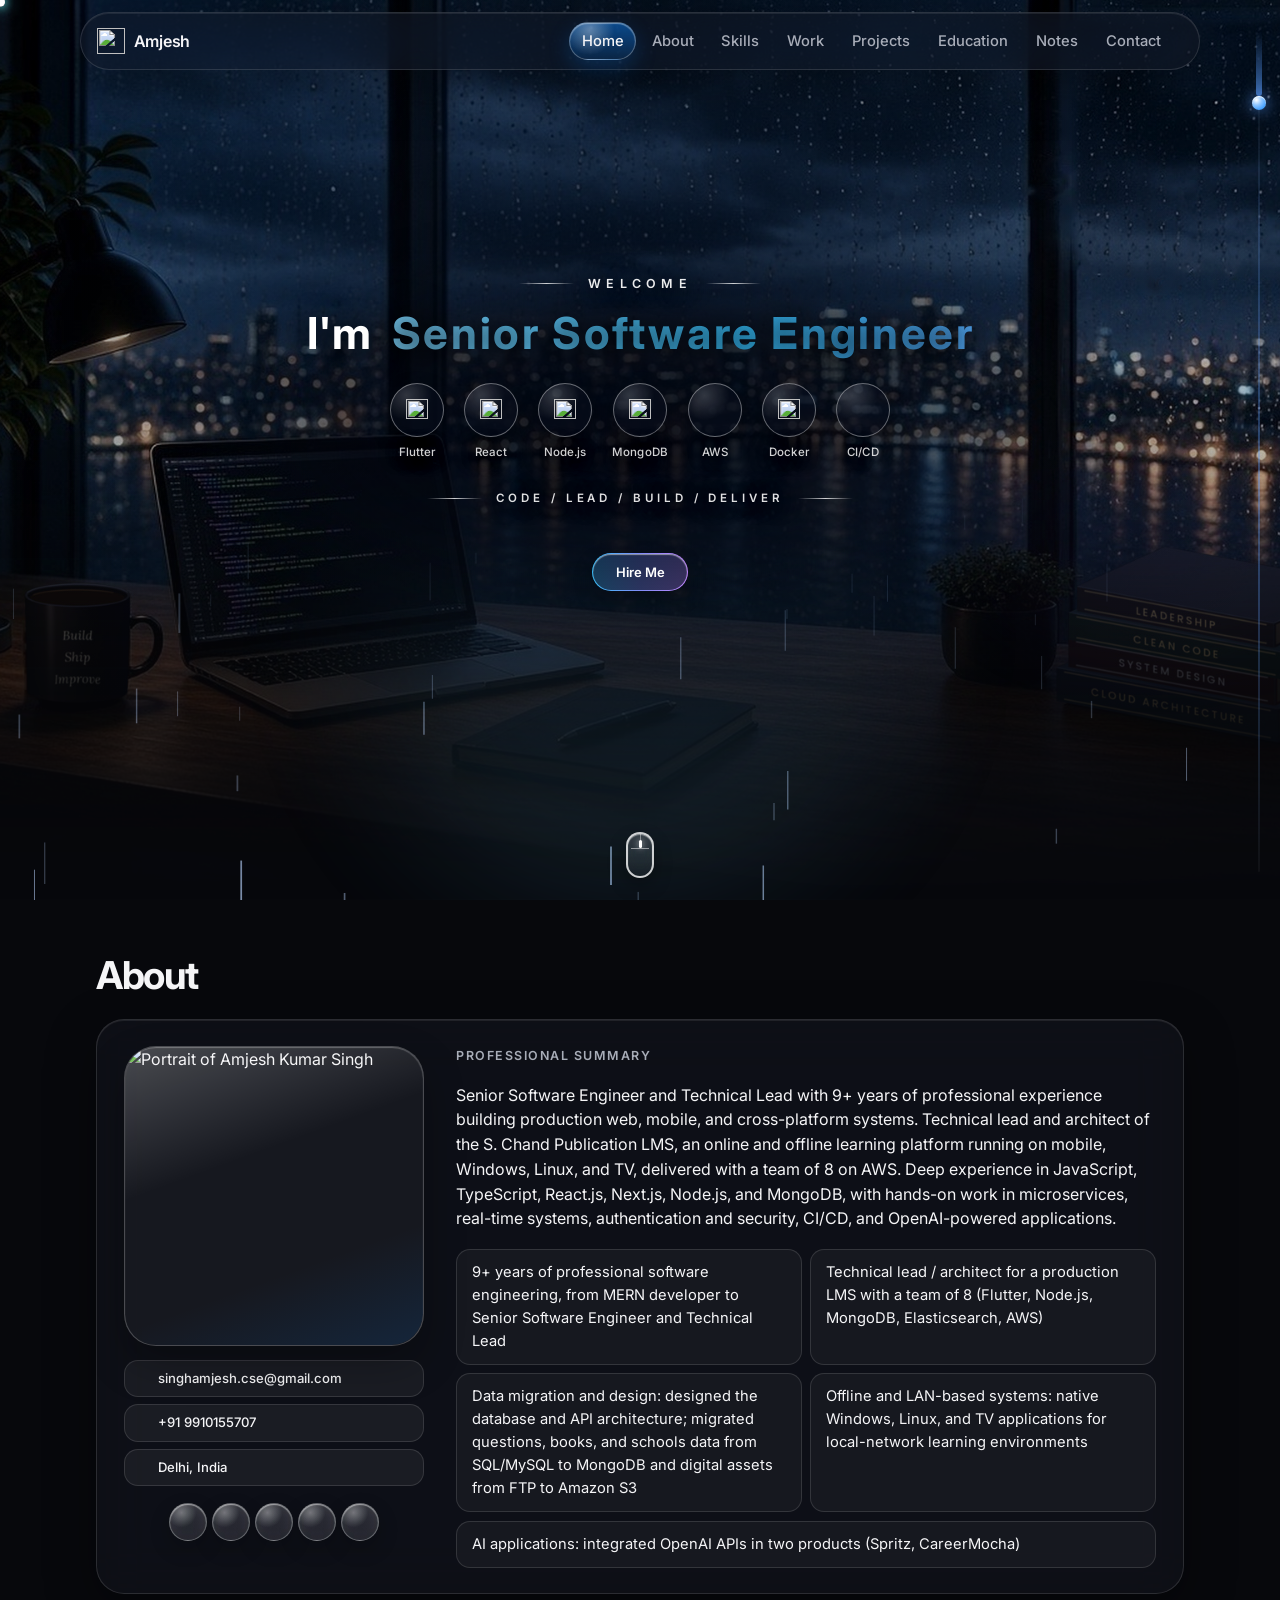
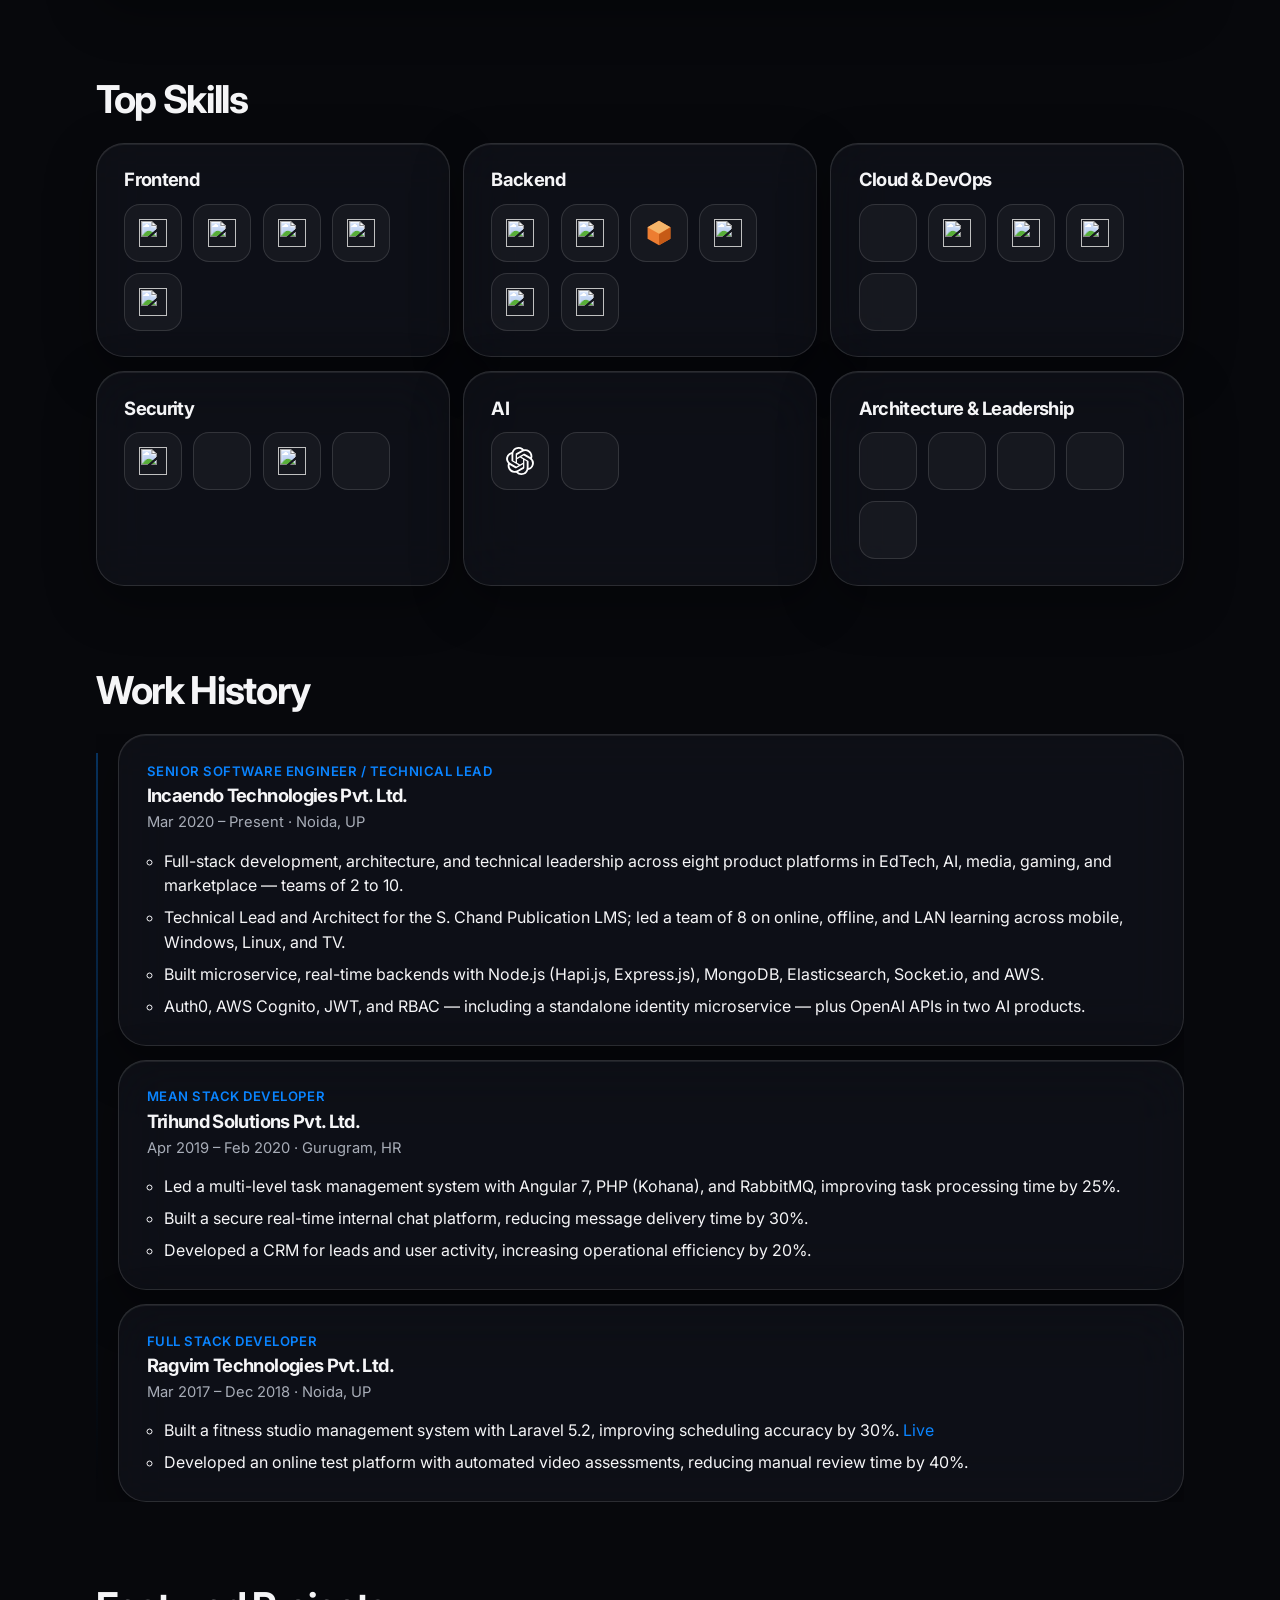
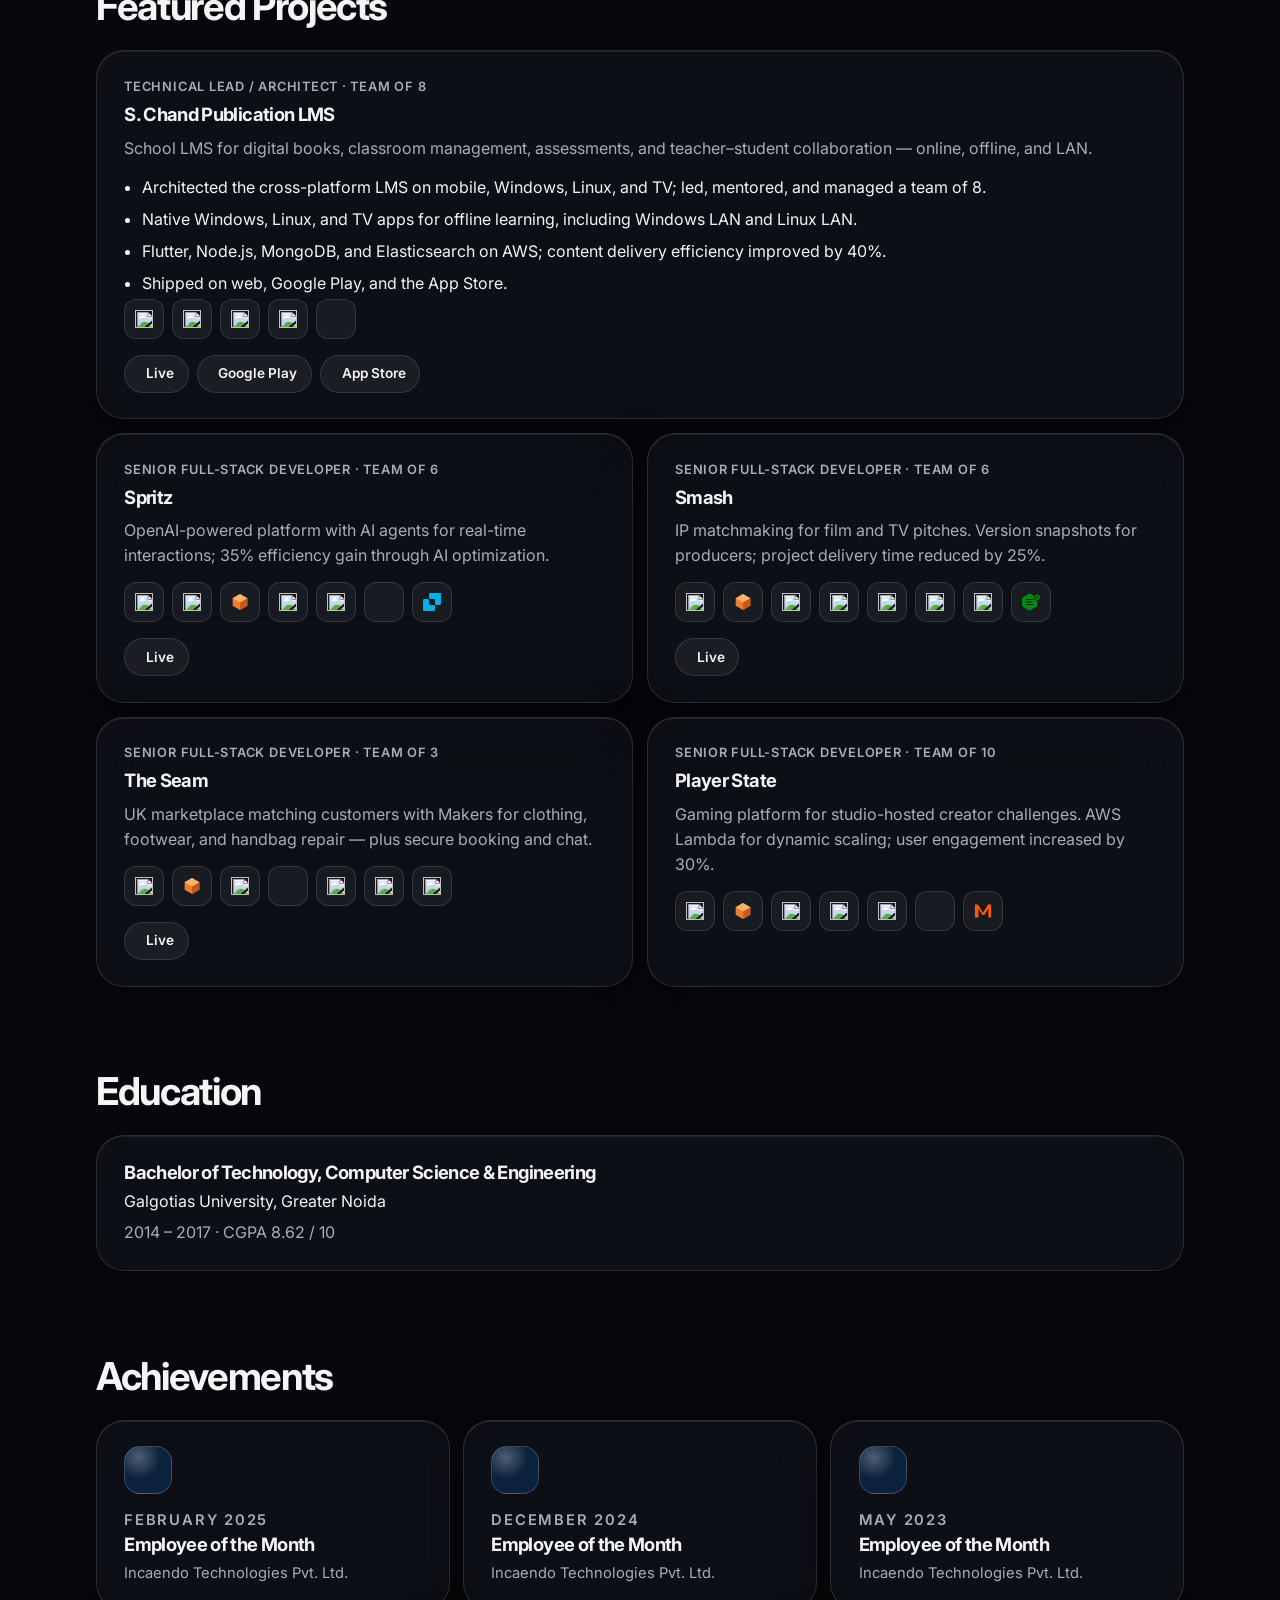
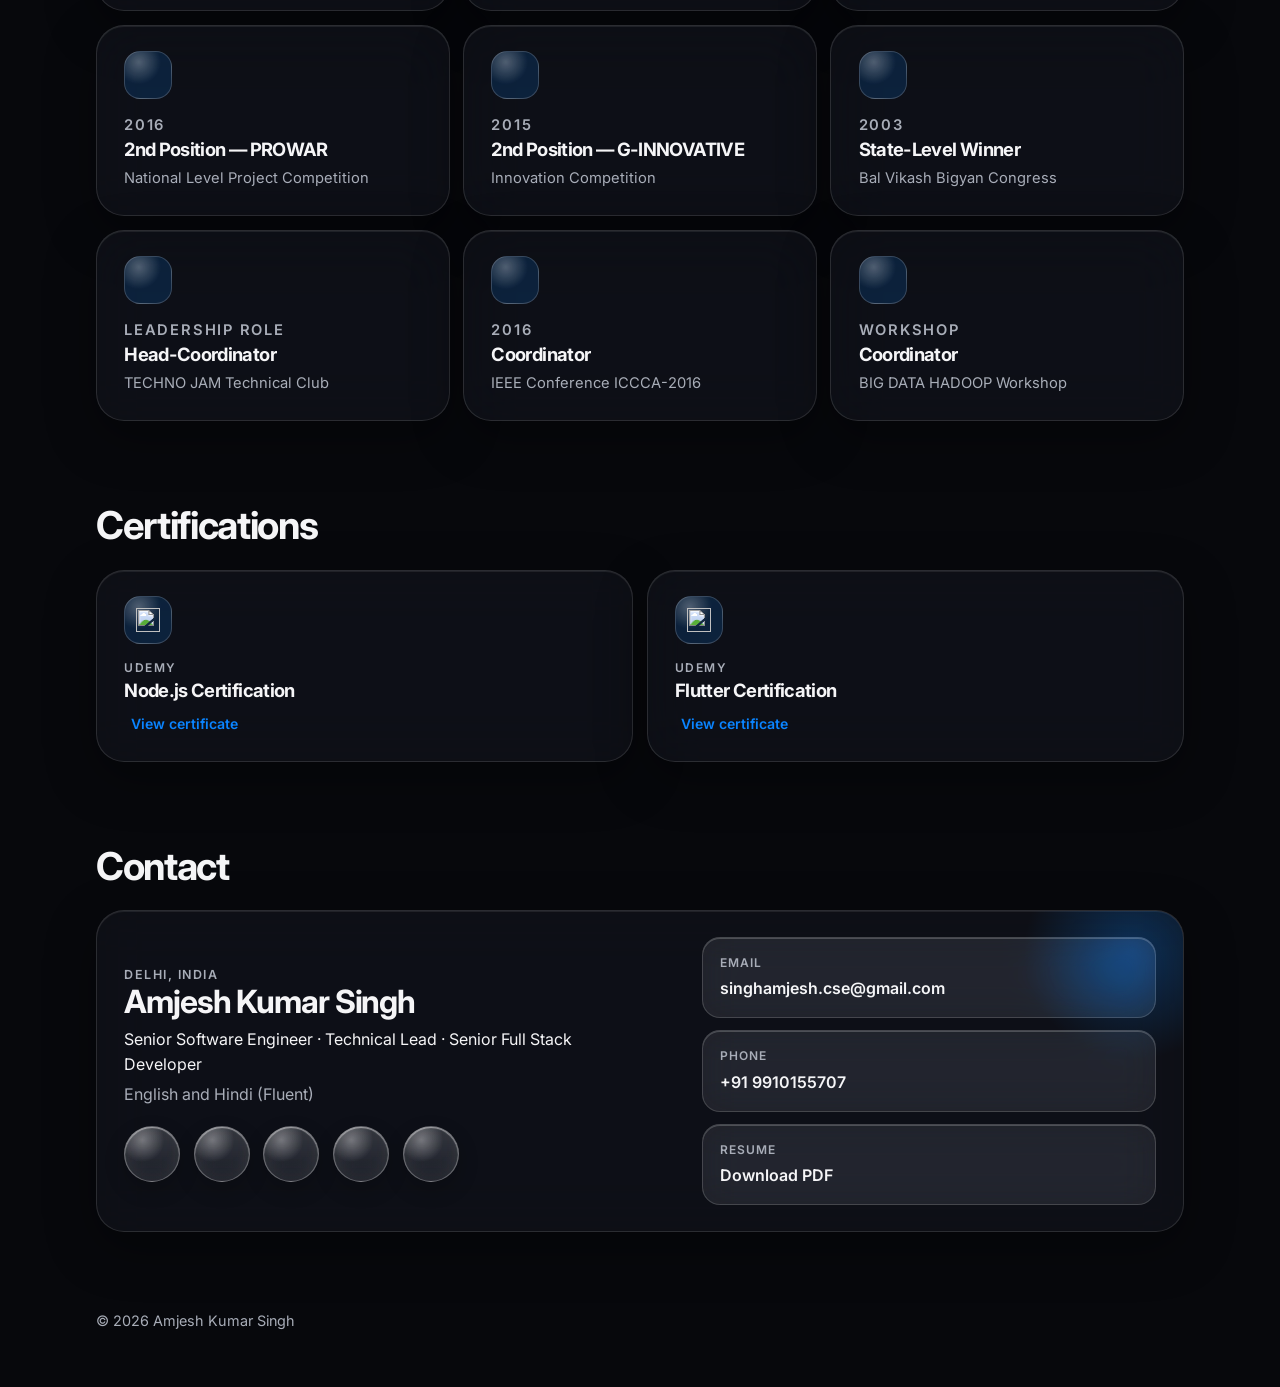
==== commit 5cd396cf: "fix(webapp): add notes sections" ====
--- a/index.html
+++ b/index.html
@@ -101,7 +101,7 @@
       rel="stylesheet"
       href="assets/plugin/fontawesome-5.15.2-web/css/all.min.css"
     />
-    <link rel="stylesheet" href="assets/css/style.css?v=home-react-row" />
+    <link rel="stylesheet" href="assets/css/style.css?v=notes-nav" />
 
     <script type="application/ld+json">
       {
@@ -225,6 +225,7 @@
             <li><a href="#work" data-section="work">Work</a></li>
             <li><a href="#projects" data-section="projects">Projects</a></li>
             <li><a href="#education" data-section="education">Education</a></li>
+            <li><a href="notes/">Notes</a></li>
             <li><a href="#contact" data-section="contact">Contact</a></li>
           </ul>
         </div>
--- a/assets/css/style.css
+++ b/assets/css/style.css
@@ -1997,6 +1997,22 @@
   }
 }
 
+@media (min-width: 720px) and (max-width: 980px) {
+  .nav {
+    gap: 0.4rem;
+    padding-left: 0.7rem;
+  }
+
+  .nav-links {
+    gap: 0;
+  }
+
+  .nav-links a {
+    padding: 0.4rem 0.45rem;
+    font-size: 0.8rem;
+  }
+}
+
 @media (max-width: 719px) {
   html,
   body {
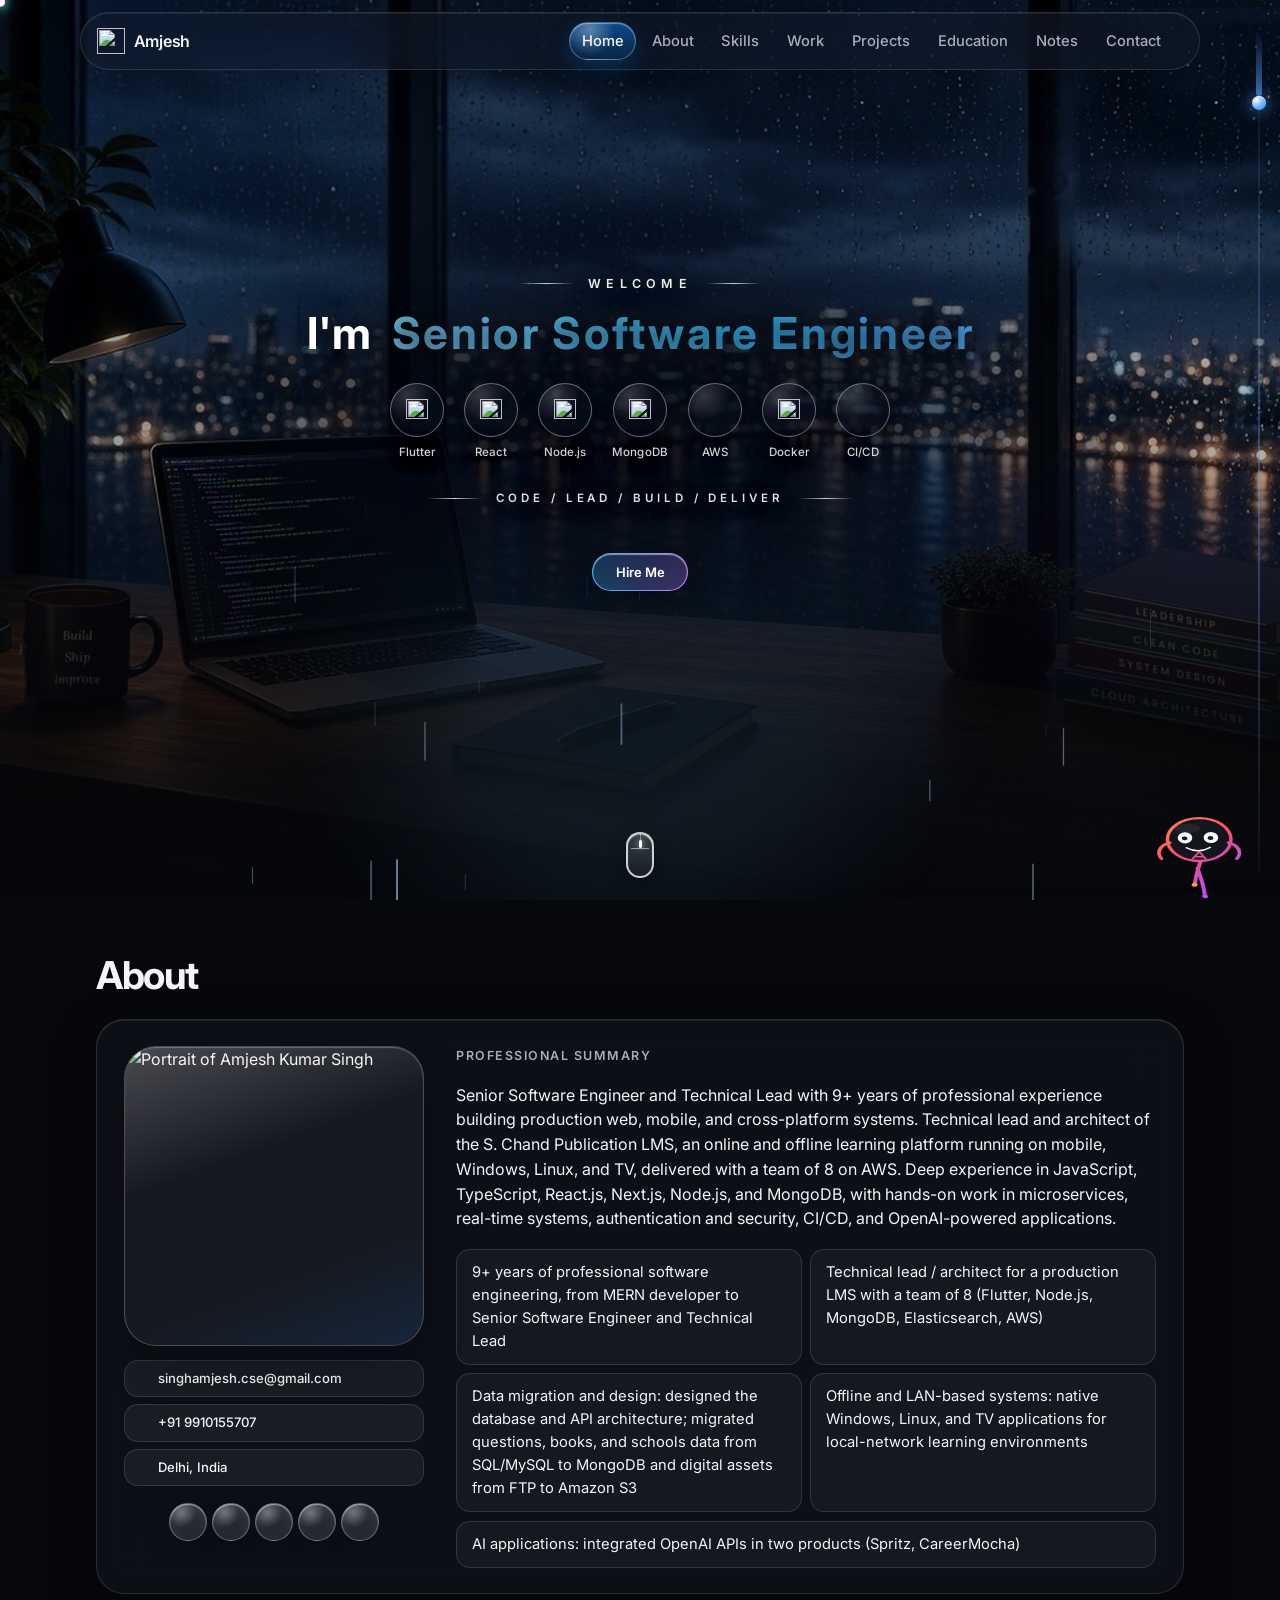
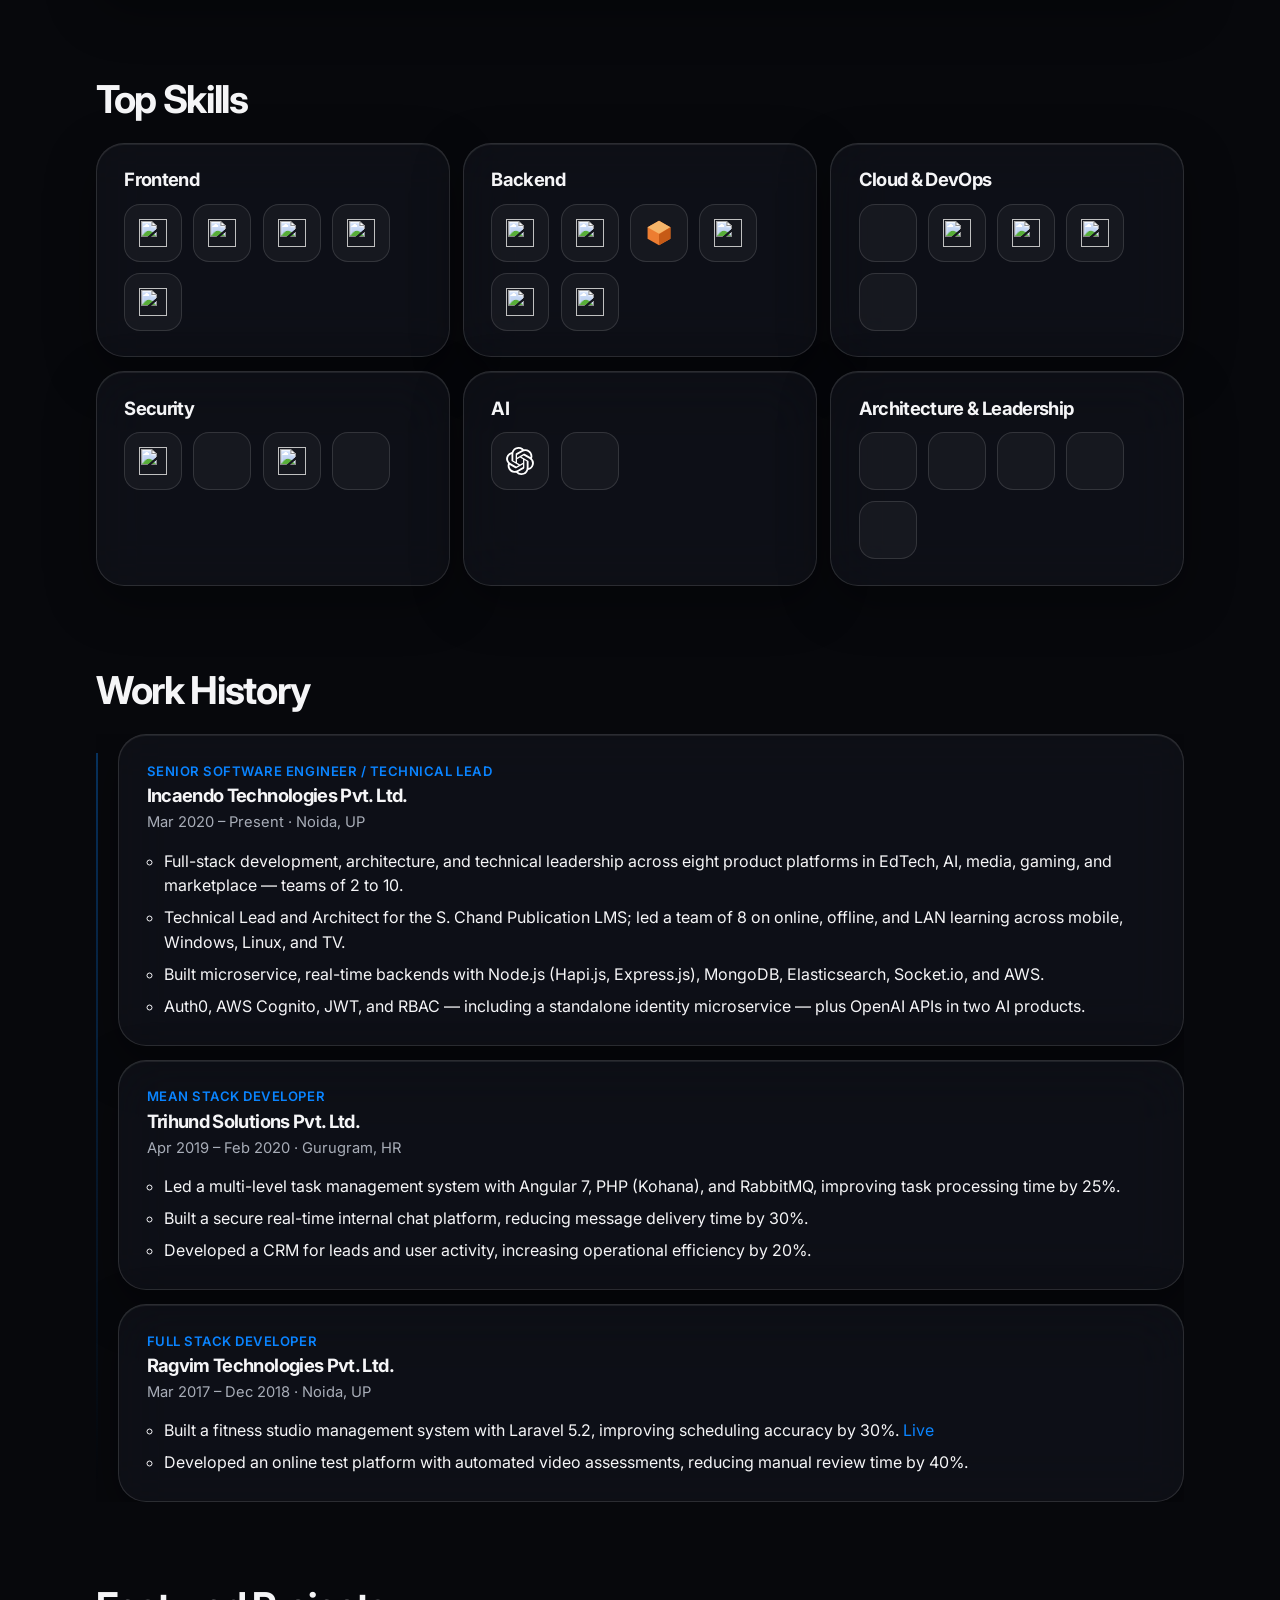
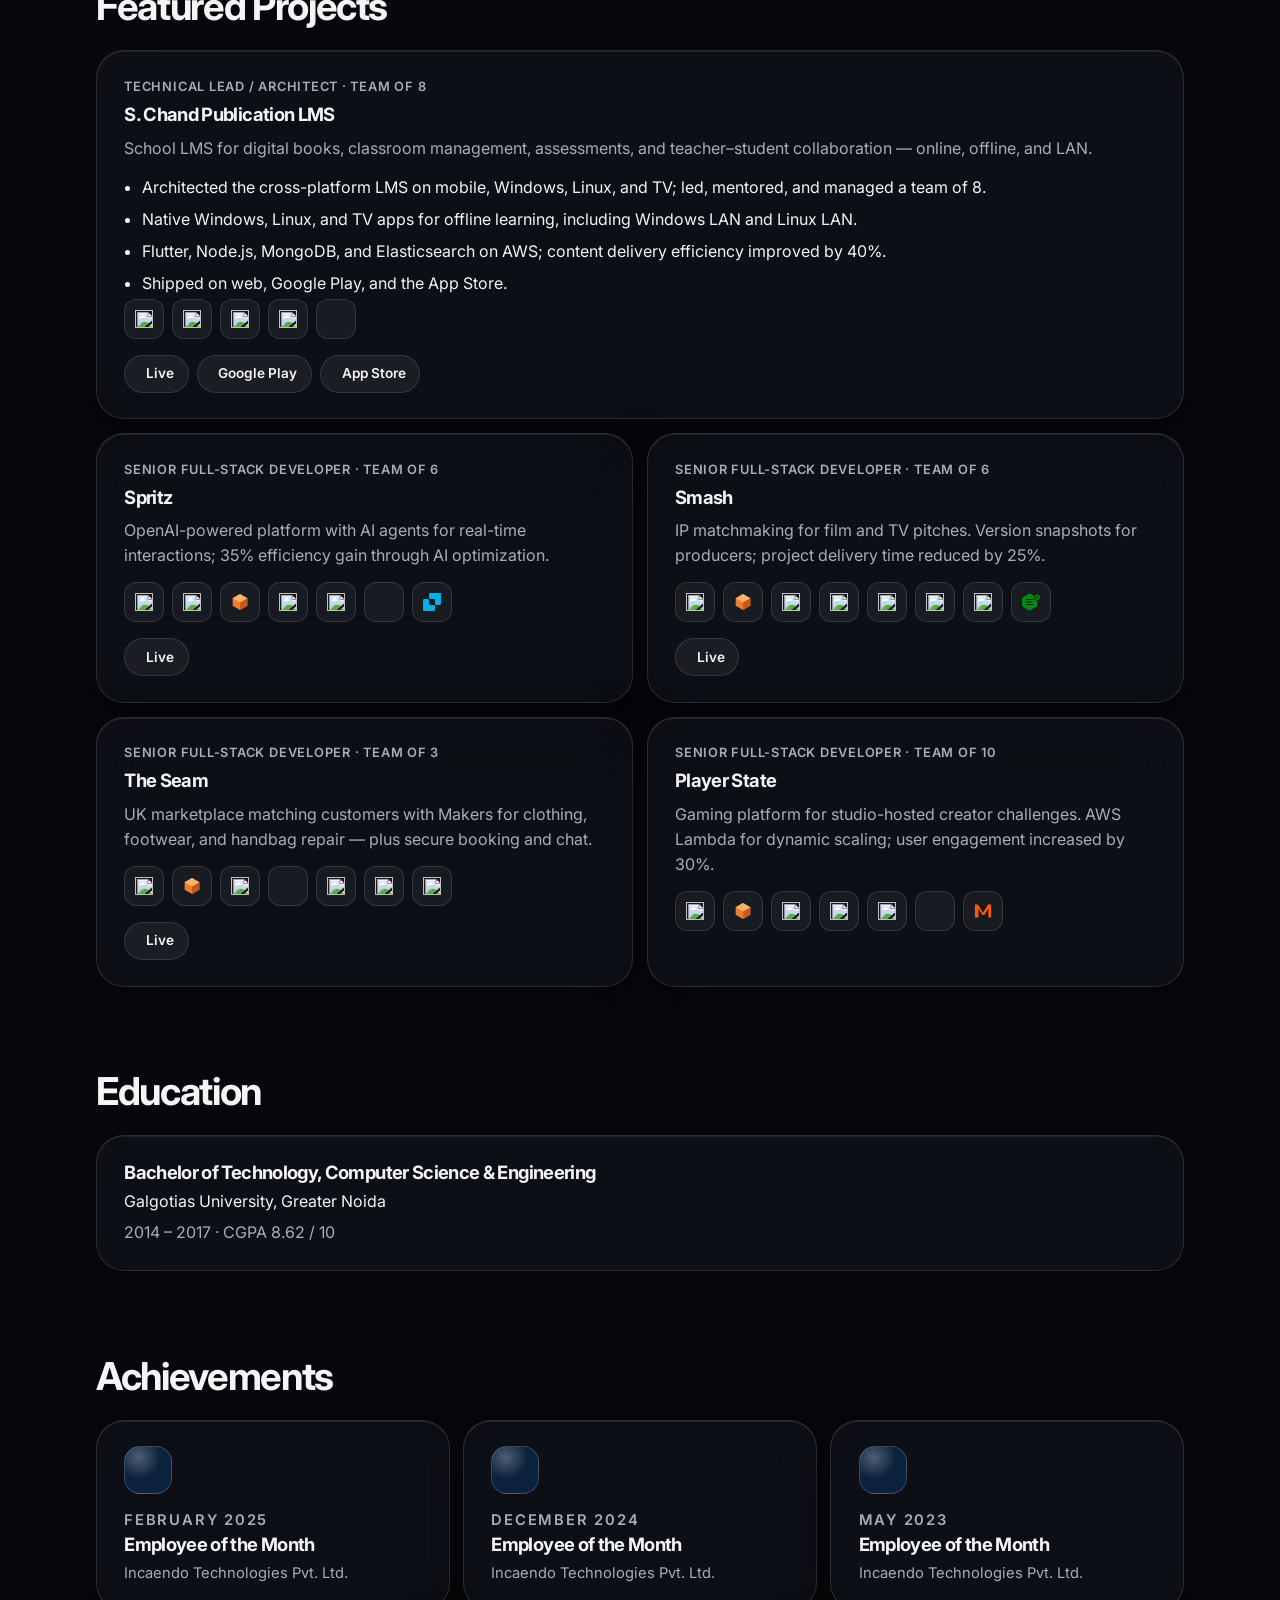
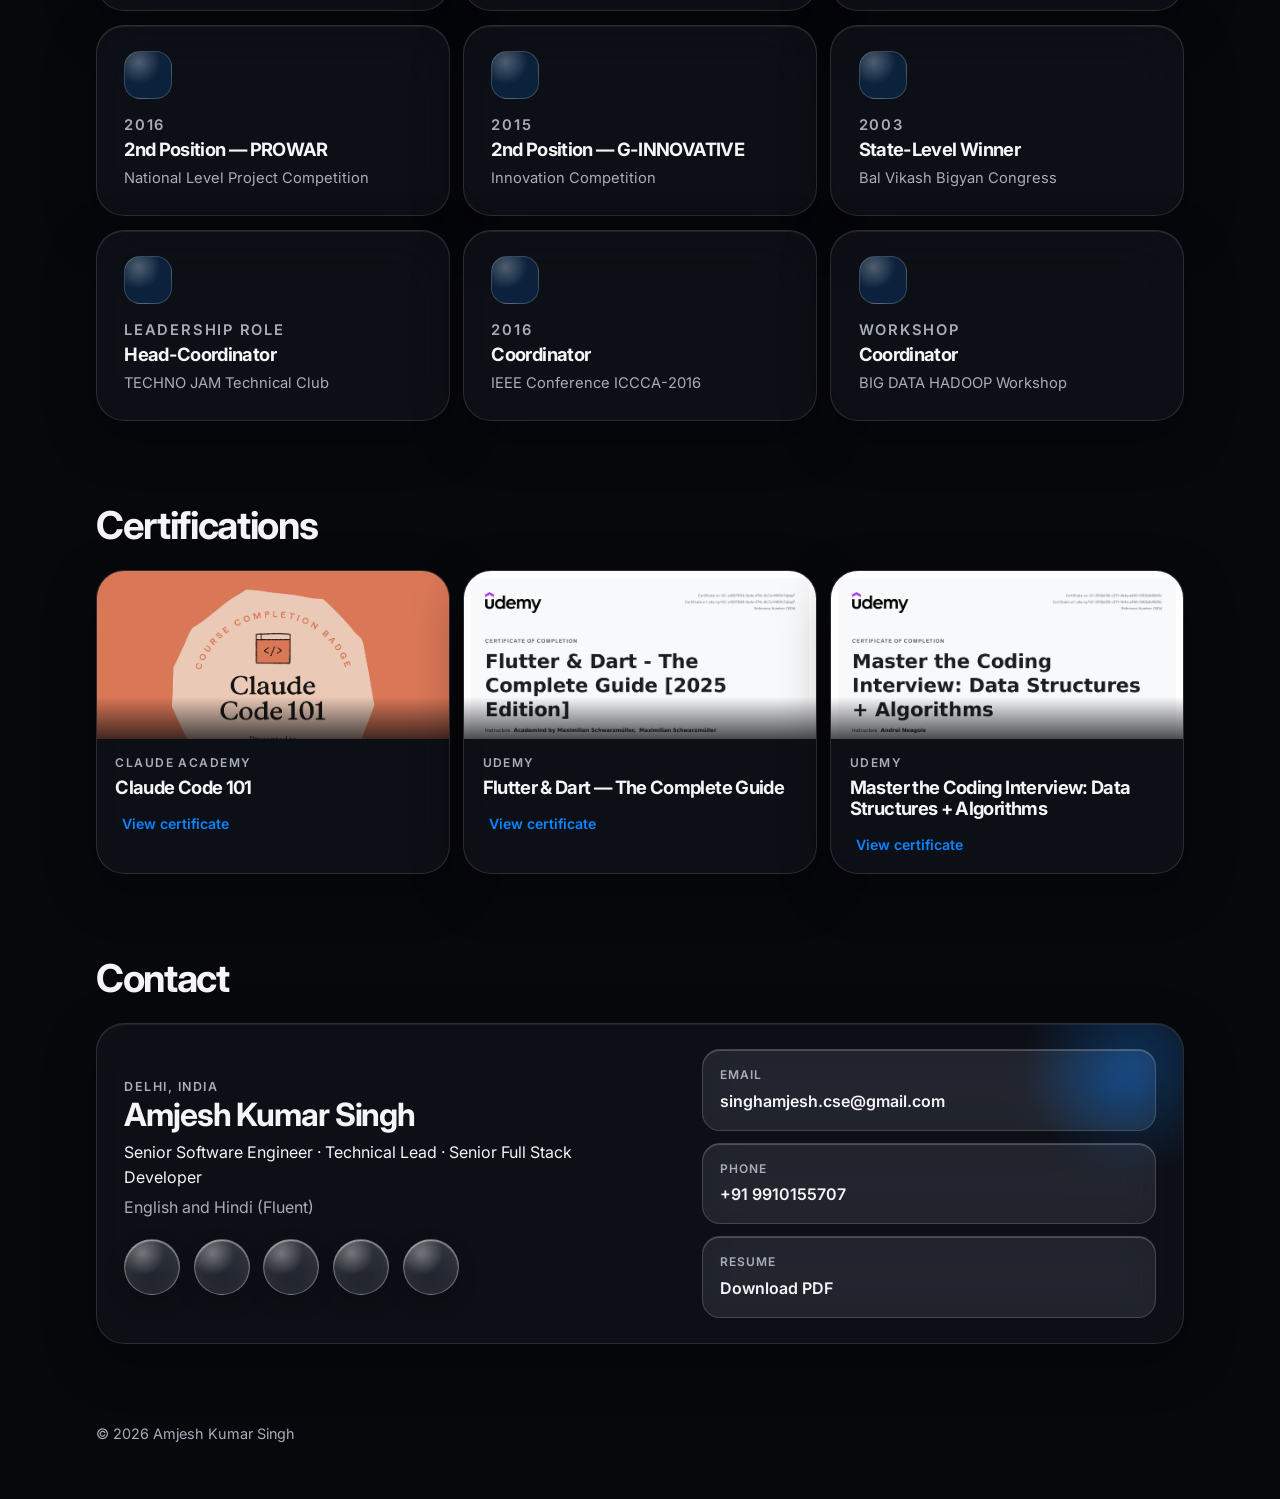
==== commit 43dcd58c: "fix(webapp): update notes" ====
--- a/index.html
+++ b/index.html
@@ -50,10 +50,7 @@
     <meta property="og:image:type" content="image/png" />
     <meta property="og:image:width" content="1152" />
     <meta property="og:image:height" content="896" />
-    <meta
-      property="og:image:alt"
-      content="Portrait of Amjesh Kumar Singh"
-    />
+    <meta property="og:image:alt" content="Portrait of Amjesh Kumar Singh" />
     <meta name="twitter:card" content="summary_large_image" />
     <meta name="twitter:site" content="@singhamjesh" />
     <meta name="twitter:creator" content="@singhamjesh" />
@@ -69,10 +66,7 @@
       name="twitter:image"
       content="https://singhamjesh.github.io/assets/images/me.png"
     />
-    <meta
-      name="twitter:image:alt"
-      content="Portrait of Amjesh Kumar Singh"
-    />
+    <meta name="twitter:image:alt" content="Portrait of Amjesh Kumar Singh" />
 
     <!-- Google tag (gtag.js) -->
     <script
@@ -84,11 +78,11 @@
       function gtag() {
         dataLayer.push(arguments);
       }
-      if (location.hostname !== "singhamjesh.github.io") {
-        window["ga-disable-G-YF72PXSVV8"] = true;
+      if (location.hostname !== 'singhamjesh.github.io') {
+        window['ga-disable-G-YF72PXSVV8'] = true;
       }
-      gtag("js", new Date());
-      gtag("config", "G-YF72PXSVV8");
+      gtag('js', new Date());
+      gtag('config', 'G-YF72PXSVV8');
     </script>
 
     <link rel="preconnect" href="https://fonts.googleapis.com" />
@@ -101,7 +95,8 @@
       rel="stylesheet"
       href="assets/plugin/fontawesome-5.15.2-web/css/all.min.css"
     />
-    <link rel="stylesheet" href="assets/css/style.css?v=notes-nav" />
+    <link rel="stylesheet" href="assets/css/style.css?v=mascot-9" />
+    <link rel="stylesheet" href="assets/css/mascot.css?v=mascot-9" />
 
     <script type="application/ld+json">
       {
@@ -165,13 +160,19 @@
             "hasCredential": [
               {
                 "@type": "EducationalOccupationalCredential",
-                "name": "Node.js Certification",
+                "name": "Master the Coding Interview: Data Structures + Algorithms",
                 "credentialCategory": "certificate",
                 "url": "https://www.udemy.com/certificate/UC-5102e3f0-c271-4b4a-a490-1362b8d8bf8c/"
               },
               {
                 "@type": "EducationalOccupationalCredential",
-                "name": "Flutter Certification",
+                "name": "Claude Code 101",
+                "credentialCategory": "certificate",
+                "url": "https://academy.claude.com/verify/52841a3286bcb8edc5748ed94f982ed6"
+              },
+              {
+                "@type": "EducationalOccupationalCredential",
+                "name": "Flutter & Dart — The Complete Guide",
                 "credentialCategory": "certificate",
                 "url": "https://www.udemy.com/certificate/UC-c4267693-3ede-474c-8c7a-f4661c7abaa7/"
               }
@@ -349,8 +350,8 @@
         <div class="cvDownloadBtn">
           <a
             target="_blank"
-            href="assets/amjesh_cv.pdf"
-            download="amjesh_cv.pdf"
+            href="assets/cv/amjesh-senior-software-engineer-cv.pdf"
+            download="amjesh-senior-software-engineer-cv.pdf"
             data-track="cv-download"
           >
             <i class="fas fa-paper-plane" aria-hidden="true"></i>
@@ -1547,24 +1548,26 @@
         <div class="cert-grid">
           <a
             class="cert-card glass reveal tilt"
-            href="https://www.udemy.com/certificate/UC-5102e3f0-c271-4b4a-a490-1362b8d8bf8c/"
+            href="https://academy.claude.com/verify/52841a3286bcb8edc5748ed94f982ed6"
             target="_blank"
             rel="noopener noreferrer"
           >
-            <span class="cert-icon" aria-hidden="true">
+            <span class="cert-preview">
               <img
-                src="https://cdn.simpleicons.org/nodedotjs/5FA04E"
+                src="assets/images/certificates/claude-academy-badge-claude-code-101_page-0001.jpg"
                 alt=""
-                width="36"
-                height="36"
+                width="3300"
+                height="2417"
               />
             </span>
-            <span class="cert-kicker">Udemy</span>
-            <h3>Node.js Certification</h3>
-            <span class="cert-cta"
-              ><i class="fas fa-award" aria-hidden="true"></i> View
-              certificate</span
-            >
+            <span class="cert-copy">
+              <span class="cert-kicker">Claude Academy</span>
+              <h3>Claude Code 101</h3>
+              <span class="cert-cta"
+                ><i class="fas fa-award" aria-hidden="true"></i> View
+                certificate</span
+              >
+            </span>
           </a>
           <a
             class="cert-card glass reveal tilt"
@@ -1572,20 +1575,45 @@
             target="_blank"
             rel="noopener noreferrer"
           >
-            <span class="cert-icon" aria-hidden="true">
+            <span class="cert-preview">
               <img
-                src="https://cdn.simpleicons.org/flutter/02569B"
+                src="assets/images/certificates/UC-c4267693-3ede-474c-8c7a-f4661c7abaa7.jpg"
                 alt=""
-                width="36"
-                height="36"
+                width="1600"
+                height="1190"
               />
             </span>
-            <span class="cert-kicker">Udemy</span>
-            <h3>Flutter Certification</h3>
-            <span class="cert-cta"
-              ><i class="fas fa-award" aria-hidden="true"></i> View
-              certificate</span
-            >
+            <span class="cert-copy">
+              <span class="cert-kicker">Udemy</span>
+              <h3>Flutter &amp; Dart — The Complete Guide</h3>
+              <span class="cert-cta"
+                ><i class="fas fa-award" aria-hidden="true"></i> View
+                certificate</span
+              >
+            </span>
+          </a>
+          <a
+            class="cert-card glass reveal tilt"
+            href="https://www.udemy.com/certificate/UC-5102e3f0-c271-4b4a-a490-1362b8d8bf8c/"
+            target="_blank"
+            rel="noopener noreferrer"
+          >
+            <span class="cert-preview">
+              <img
+                src="assets/images/certificates/UC-5102e3f0-c271-4b4a-a490-1362b8d8bf8c.jpg"
+                alt=""
+                width="1600"
+                height="1190"
+              />
+            </span>
+            <span class="cert-copy">
+              <span class="cert-kicker">Udemy</span>
+              <h3>Master the Coding Interview: Data Structures + Algorithms</h3>
+              <span class="cert-cta"
+                ><i class="fas fa-award" aria-hidden="true"></i> View
+                certificate</span
+              >
+            </span>
           </a>
         </div>
       </section>
@@ -1672,8 +1700,8 @@
             </a>
             <a
               class="contact-tile"
-              href="assets/amjesh_cv.pdf"
-              download
+              href="assets/cv/amjesh-senior-software-engineer-cv.pdf"
+              download="amjesh-senior-software-engineer-cv.pdf"
               data-track="cv-download"
             >
               <span class="tile-label">Resume</span>
@@ -1688,6 +1716,7 @@
       <p>© <span id="year"></span> Amjesh Kumar Singh</p>
     </footer>
 
-    <script src="assets/js/script.js?v=seo-analytics" defer></script>
+    <script src="assets/js/script.js?v=mascot-4" defer></script>
+    <script src="assets/js/mascot.js?v=mascot-9" defer></script>
   </body>
 </html>
--- a/assets/css/style.css
+++ b/assets/css/style.css
@@ -403,7 +403,8 @@
 }
 
 .nav-links a:hover,
-.nav-links a.is-active {
+.nav-links a.is-active,
+.nav-links a:focus-visible {
   color: var(--text);
   background: transparent;
 }
@@ -560,7 +561,9 @@
   font-weight: 600;
   letter-spacing: 0.42em;
   text-transform: uppercase;
-  text-shadow: 0 2px 18px rgba(0, 0, 0, 0.9), 0 0 28px rgba(0, 0, 0, 0.55);
+  text-shadow:
+    0 2px 18px rgba(0, 0, 0, 0.9),
+    0 0 28px rgba(0, 0, 0, 0.55);
 }
 
 .home-welcome::before,
@@ -605,7 +608,9 @@
   letter-spacing: 0.02em;
   color: #fff;
   line-height: 1.2;
-  text-shadow: 0 4px 28px rgba(0, 0, 0, 0.92), 0 0 34px rgba(0, 0, 0, 0.55);
+  text-shadow:
+    0 4px 28px rgba(0, 0, 0, 0.92),
+    0 0 34px rgba(0, 0, 0, 0.55);
 }
 
 .type-line {
@@ -705,7 +710,9 @@
   font-size: 0.72rem;
   font-weight: 500;
   letter-spacing: 0.01em;
-  text-shadow: 0 2px 14px rgba(0, 0, 0, 0.9), 0 0 22px rgba(0, 0, 0, 0.5);
+  text-shadow:
+    0 2px 14px rgba(0, 0, 0, 0.9),
+    0 0 22px rgba(0, 0, 0, 0.5);
 }
 
 .hero-stack a:hover,
@@ -762,7 +769,9 @@
   font-weight: 600;
   letter-spacing: 0.34em;
   text-transform: uppercase;
-  text-shadow: 0 2px 16px rgba(0, 0, 0, 0.9), 0 0 24px rgba(0, 0, 0, 0.55);
+  text-shadow:
+    0 2px 16px rgba(0, 0, 0, 0.9),
+    0 0 24px rgba(0, 0, 0, 0.55);
 }
 
 .home-motto::before,
@@ -961,29 +970,6 @@
   transform: scale(1.08);
 }
 
-ul.contact-me li.social-media a::after {
-  content: attr(title);
-  position: absolute;
-  bottom: -35px;
-  left: 50%;
-  transform: translateX(-50%) scale(0);
-  background: rgba(0, 0, 0, 0.8);
-  color: #fff;
-  padding: 5px 10px;
-  border-radius: 5px;
-  font-size: 12px;
-  white-space: nowrap;
-  transition: all 0.3s ease;
-  opacity: 0;
-  z-index: 10;
-}
-
-ul.contact-me li.social-media a:hover::after,
-ul.contact-me li.social-media a:focus-visible::after {
-  transform: translateX(-50%) scale(1);
-  opacity: 1;
-}
-
 .cvDownloadBtn {
   margin-top: 2.5rem;
   margin-bottom: 2.4rem;
@@ -1178,6 +1164,8 @@
 }
 
 .btn {
+  position: relative;
+  overflow: hidden;
   display: inline-flex;
   align-items: center;
   justify-content: center;
@@ -1188,14 +1176,43 @@
   font-size: 0.92rem;
   text-decoration: none;
   transition:
-    transform 0.2s ease,
-    background 0.2s ease,
-    box-shadow 0.2s ease;
-}
-
-.btn:hover {
+    transform 0.25s cubic-bezier(0.22, 1, 0.36, 1),
+    background 0.25s ease,
+    box-shadow 0.25s ease;
+}
+
+.btn::before {
+  content: '';
+  position: absolute;
+  top: 0;
+  left: -70%;
+  width: 45%;
+  height: 100%;
+  background: linear-gradient(
+    100deg,
+    transparent,
+    rgba(255, 255, 255, 0.38),
+    transparent
+  );
+  transform: skewX(-18deg);
+  transition: left 0.55s cubic-bezier(0.22, 1, 0.36, 1);
+  pointer-events: none;
+}
+
+.btn:hover,
+.btn:focus-visible {
   text-decoration: none;
-  transform: translateY(-1px);
+  transform: translateY(-2px);
+}
+
+.btn:hover::before,
+.btn:focus-visible::before {
+  left: 140%;
+}
+
+.btn-primary:hover,
+.btn-primary:focus-visible {
+  box-shadow: 0 12px 28px rgba(10, 132, 255, 0.4);
 }
 
 .btn-primary {
@@ -1447,40 +1464,6 @@
   letter-spacing: 0.04em;
 }
 
-.skill-icon::after {
-  content: attr(data-tip);
-  position: absolute;
-  left: 50%;
-  top: calc(100% + 10px);
-  transform: translateX(-50%) translateY(-6px);
-  min-width: 0;
-  max-width: min(220px, calc(100vw - 2.5rem));
-  padding: 0.4rem 0.65rem;
-  border-radius: 10px;
-  background: rgba(8, 10, 16, 0.95);
-  border: 1px solid var(--glass-border);
-  color: #fff;
-  font-size: 0.78rem;
-  font-weight: 600;
-  opacity: 0;
-  pointer-events: none;
-  transition:
-    opacity 0.2s ease,
-    transform 0.2s ease;
-  z-index: 5;
-  white-space: normal;
-  text-align: center;
-}
-
-.skill-icon:hover::after,
-.skill-icon:focus::after,
-.skill-icon:focus-visible::after,
-.stack-icon:hover::after,
-.stack-icon:focus-visible::after {
-  opacity: 1;
-  transform: translateX(-50%) translateY(0);
-}
-
 .stack-icons {
   list-style: none;
   margin: 0.2rem 0 1rem;
@@ -1524,31 +1507,6 @@
 
 .stack-icon .skill-fallback {
   font-size: 0.68rem;
-}
-
-.stack-icon::after {
-  content: attr(data-tip);
-  position: absolute;
-  left: 50%;
-  top: calc(100% + 8px);
-  transform: translateX(-50%) translateY(-6px);
-  min-width: 0;
-  max-width: min(200px, calc(100vw - 2.5rem));
-  padding: 0.35rem 0.55rem;
-  border-radius: 10px;
-  background: rgba(8, 10, 16, 0.95);
-  border: 1px solid var(--glass-border);
-  color: #fff;
-  font-size: 0.74rem;
-  font-weight: 600;
-  opacity: 0;
-  pointer-events: none;
-  transition:
-    opacity 0.2s ease,
-    transform 0.2s ease;
-  z-index: 5;
-  white-space: normal;
-  text-align: center;
 }
 
 .contact-socials {
@@ -1756,10 +1714,20 @@
   font-size: 0.9rem;
 }
 
-.project-links a:hover {
+.project-links a {
+  transition:
+    transform 0.25s cubic-bezier(0.22, 1, 0.36, 1),
+    background 0.25s ease,
+    border-color 0.25s ease,
+    color 0.25s ease;
+}
+
+.project-links a:hover,
+.project-links a:focus-visible {
   background: var(--accent);
   border-color: transparent;
   color: #fff;
+  transform: translateY(-2px);
 }
 
 .project-featured {
@@ -1772,6 +1740,49 @@
   justify-items: start;
   text-decoration: none;
   color: inherit;
+}
+
+.cert-card {
+  display: flex;
+  flex-direction: column;
+  align-items: stretch;
+  padding: 0;
+  overflow: hidden;
+}
+
+.cert-preview {
+  position: relative;
+  display: block;
+  height: 168px;
+  overflow: hidden;
+  background: #16181f;
+}
+
+.cert-preview img {
+  width: 100%;
+  height: 100%;
+  object-fit: cover;
+  object-position: center top;
+  display: block;
+  transition: transform 0.6s cubic-bezier(0.22, 1, 0.36, 1);
+}
+
+.cert-preview::after {
+  content: '';
+  position: absolute;
+  left: 0;
+  right: 0;
+  bottom: 0;
+  height: 42px;
+  background: linear-gradient(transparent, rgba(7, 8, 12, 0.72));
+  pointer-events: none;
+}
+
+.cert-copy {
+  display: grid;
+  justify-items: start;
+  gap: 0.15rem;
+  padding: 0.95rem 1.15rem 1.1rem;
 }
 
 .achieve-icon,
@@ -1905,7 +1916,86 @@
 }
 
 .tilt {
+  position: relative;
   transform-style: preserve-3d;
+  transition:
+    transform 0.55s cubic-bezier(0.22, 1, 0.36, 1),
+    box-shadow 0.45s ease,
+    border-color 0.45s ease;
+}
+
+.tilt.is-tilting {
+  transition:
+    box-shadow 0.35s ease,
+    border-color 0.35s ease;
+}
+
+.tilt > * {
+  position: relative;
+  z-index: 2;
+}
+
+.tilt::before {
+  content: '';
+  position: absolute;
+  inset: 0;
+  z-index: 1;
+  border-radius: inherit;
+  background: radial-gradient(
+    280px circle at var(--spot-x, 50%) var(--spot-y, 0%),
+    rgba(255, 255, 255, 0.2),
+    transparent 46%
+  );
+  opacity: 0;
+  pointer-events: none;
+  transition: opacity 0.35s ease;
+}
+
+@media (hover: hover) and (pointer: fine) {
+  .tilt:hover::before,
+  .tilt:focus-within::before {
+    opacity: 1;
+  }
+
+  .skill-card:hover,
+  .project:hover,
+  .info-card:hover,
+  .cert-card:hover,
+  .achieve-card:hover,
+  .timeline-item:hover,
+  .skill-card:focus-within,
+  .project:focus-within,
+  .cert-card:focus-visible,
+  .achieve-card:focus-within {
+    box-shadow:
+      0 22px 44px rgba(0, 0, 0, 0.42),
+      0 0 0 1px rgba(125, 180, 255, 0.28),
+      0 0 32px rgba(91, 157, 255, 0.16);
+  }
+
+  .cert-card:hover .cert-preview img,
+  .cert-card:focus-visible .cert-preview img {
+    transform: scale(1.07);
+  }
+
+  .skill-icon,
+  .achieve-icon {
+    transition: transform 0.35s cubic-bezier(0.22, 1, 0.36, 1);
+  }
+
+  .skill-card:hover .skill-icon,
+  .achieve-card:hover .achieve-icon {
+    transform: translateY(-3px) scale(1.08);
+  }
+
+  .cert-cta i {
+    transition: transform 0.3s cubic-bezier(0.22, 1, 0.36, 1);
+  }
+
+  .cert-card:hover .cert-cta i,
+  .cert-card:focus-visible .cert-cta i {
+    transform: translateY(-2px) rotate(-8deg);
+  }
 }
 
 @media (min-width: 720px) {
@@ -1976,20 +2066,24 @@
 
 @media (min-width: 1024px) {
   .skill-grid,
-  .achieve-grid {
+  .achieve-grid,
+  .cert-grid {
     grid-template-columns: repeat(3, 1fr);
   }
 
   .skill-card,
   .project,
   .info-card,
-  .cert-card,
   .achieve-card,
   .contact-card,
   .contact-panel,
   .about-card,
   .timeline-item {
     padding: 1.6rem 1.7rem;
+  }
+
+  .cert-card {
+    padding: 0;
   }
 
   .about-card {
@@ -2219,11 +2313,18 @@
   .skill-card,
   .project,
   .info-card,
-  .cert-card,
   .achieve-card,
   .contact-panel,
   .timeline-item {
     padding: 1.1rem 1.05rem;
+  }
+
+  .cert-card {
+    padding: 0;
+  }
+
+  .cert-preview {
+    height: 132px;
   }
 
   .about-copy p,
@@ -2246,10 +2347,21 @@
   .reveal,
   .reveal.is-visible,
   .btn,
-  .tilt {
+  .tilt,
+  .cert-preview img,
+  .skill-icon,
+  .achieve-icon,
+  .project-links a {
     opacity: 1;
     transform: none !important;
     transition: none !important;
+    animation: none !important;
+  }
+
+  .btn::before,
+  .tilt::before {
+    transition: none !important;
+    animation: none !important;
   }
 
   .blob {
--- a/assets/css/mascot.css
+++ b/assets/css/mascot.css
@@ -0,0 +1,160 @@
+.a-mascot {
+  position: fixed;
+  left: 0;
+  top: 0;
+  z-index: 160;
+  width: 0;
+  height: 0;
+  pointer-events: none;
+  opacity: 0;
+}
+
+.a-mascot.is-in {
+  opacity: 1;
+  transition: opacity 0.45s ease;
+}
+
+.a-mascot-stage {
+  position: absolute;
+  left: 0;
+  top: 0;
+  width: 100px;
+  height: 132px;
+  transform: translate(-50%, -88%);
+}
+
+.a-mascot-svg {
+  display: block;
+  width: 100px;
+  height: 132px;
+  overflow: visible;
+}
+
+.part-body,
+.part-leg,
+.part-arm,
+.part-head,
+.part-shadow,
+.lid,
+.pupil,
+.sclera {
+  transform-box: fill-box;
+}
+
+.mouth-open,
+.mouth-sleep,
+.zzz {
+  opacity: 0;
+}
+
+.a-mascot[data-expression='wow'] .mouth-smile,
+.a-mascot[data-expression='sleep'] .mouth-smile {
+  opacity: 0;
+}
+
+.a-mascot[data-expression='wow'] .mouth-open,
+.a-mascot[data-expression='sleep'] .mouth-sleep {
+  opacity: 1;
+}
+
+.a-mascot[data-expression='curious'] .sclera {
+  transform: scale(1.06, 1.18);
+  transform-origin: center;
+}
+
+.a-mascot[data-expression='sleep'] .zzz {
+  opacity: 1;
+  animation: a-zzz 1.8s ease-in-out infinite;
+}
+
+.a-mascot.is-tucked .a-mascot-stage {
+  transform: translate(-50%, -88%) scale(0.74);
+  transform-origin: 50% 88%;
+}
+
+.a-mascot.is-docked {
+  left: auto;
+  top: auto;
+  right: 16px;
+  bottom: 16px;
+  width: 100px;
+  height: 132px;
+  transform: none !important;
+}
+
+.a-mascot.is-docked .a-mascot-stage {
+  position: relative;
+  transform: none;
+  pointer-events: auto;
+  cursor: pointer;
+}
+
+.notes-body .a-mascot.is-docked {
+  bottom: 18px;
+  right: 14px;
+}
+
+@media (hover: hover) and (pointer: fine) {
+  .subject-card {
+    transition:
+      transform 0.5s cubic-bezier(0.22, 1, 0.36, 1),
+      box-shadow 0.45s ease,
+      border-color 0.45s ease;
+  }
+
+  .subject-card.is-tilting {
+    transition:
+      box-shadow 0.3s ease,
+      border-color 0.3s ease;
+  }
+
+  .subject-card:hover {
+    box-shadow:
+      0 18px 36px rgba(0, 0, 0, 0.36),
+      0 0 0 1px rgba(255, 255, 255, 0.08);
+  }
+}
+
+@keyframes a-zzz {
+  0% {
+    transform: translate(0, 3px);
+    opacity: 0;
+  }
+  25% {
+    opacity: 0.9;
+  }
+  100% {
+    transform: translate(7px, -9px);
+    opacity: 0;
+  }
+}
+
+@media (max-width: 720px) {
+  .a-mascot-stage,
+  .a-mascot-svg,
+  .a-mascot.is-docked {
+    width: 84px;
+    height: 112px;
+  }
+}
+
+@media (prefers-reduced-motion: reduce) {
+  .a-mascot,
+  .part-body,
+  .part-leg,
+  .part-arm,
+  .part-head,
+  .lid,
+  .pupil,
+  .sclera,
+  .zzz {
+    animation: none !important;
+    transition: none !important;
+  }
+}
+
+@media print {
+  .a-mascot {
+    display: none !important;
+  }
+}
